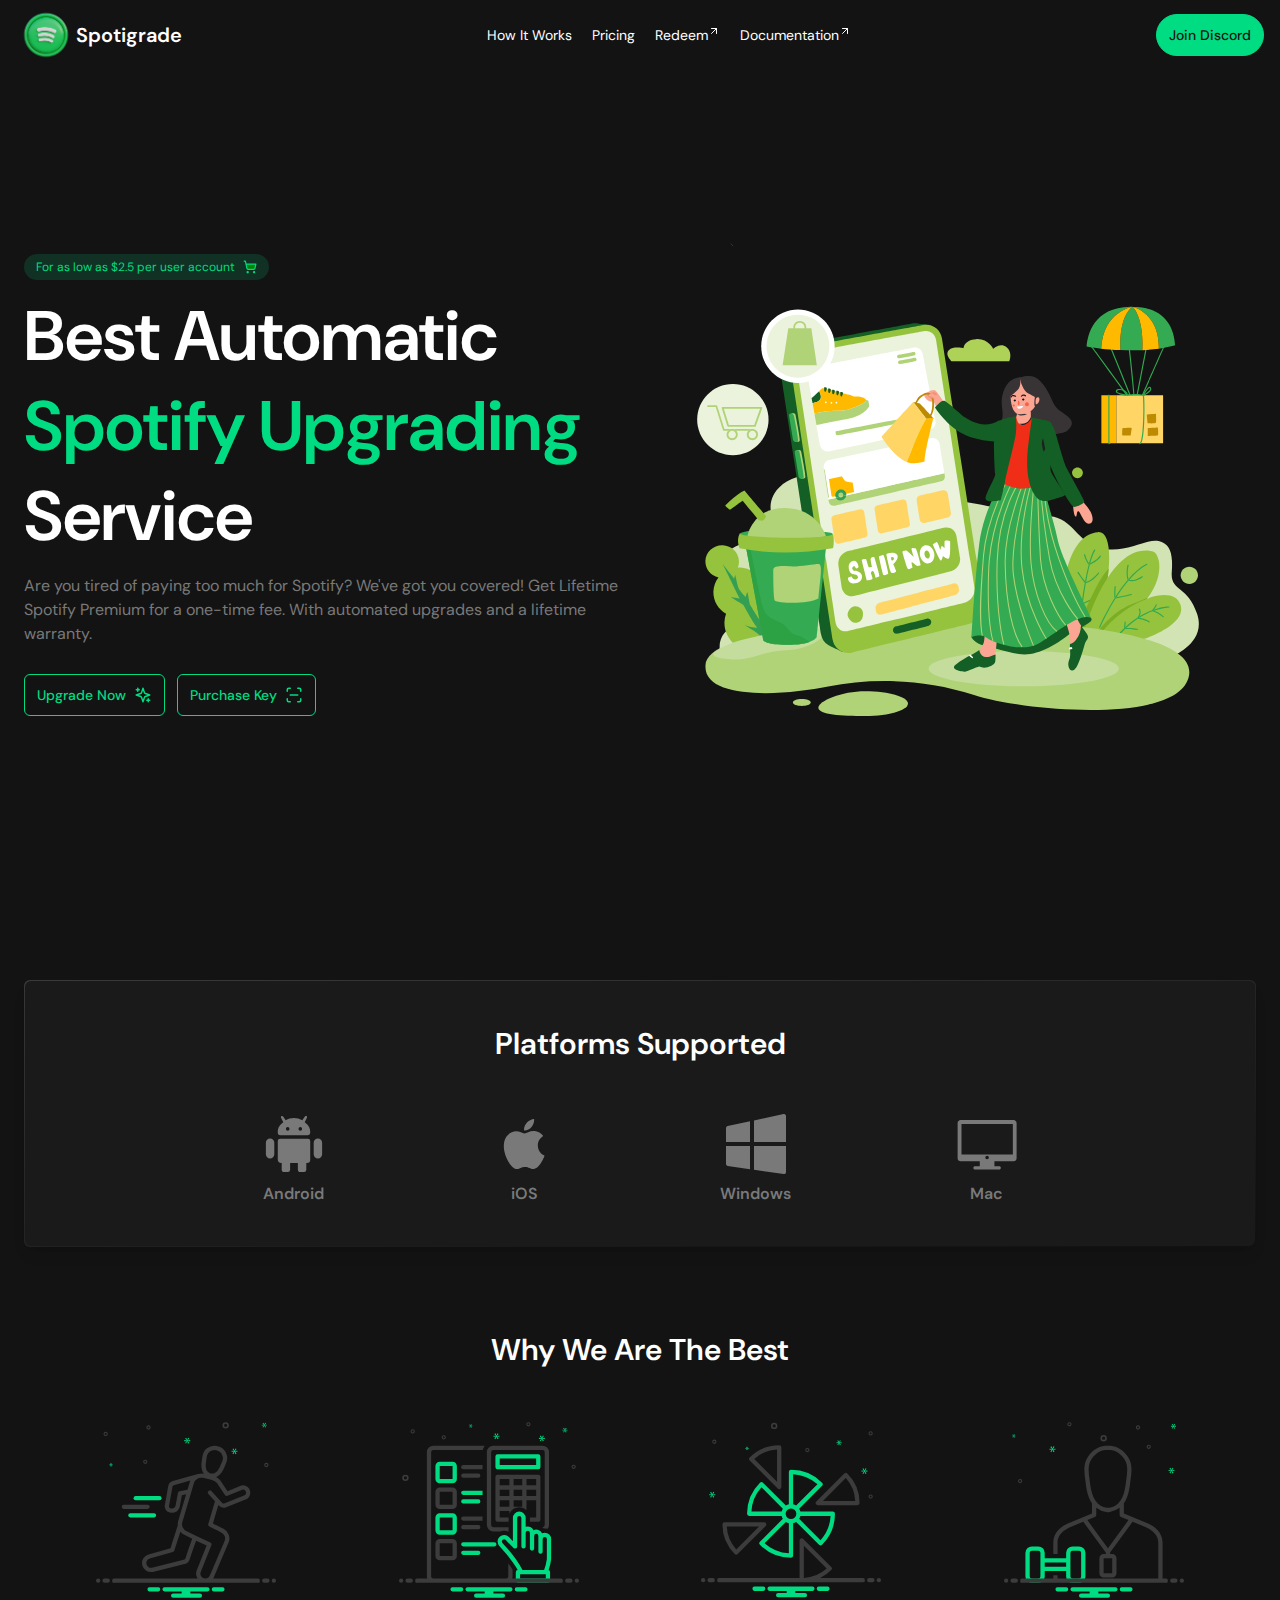
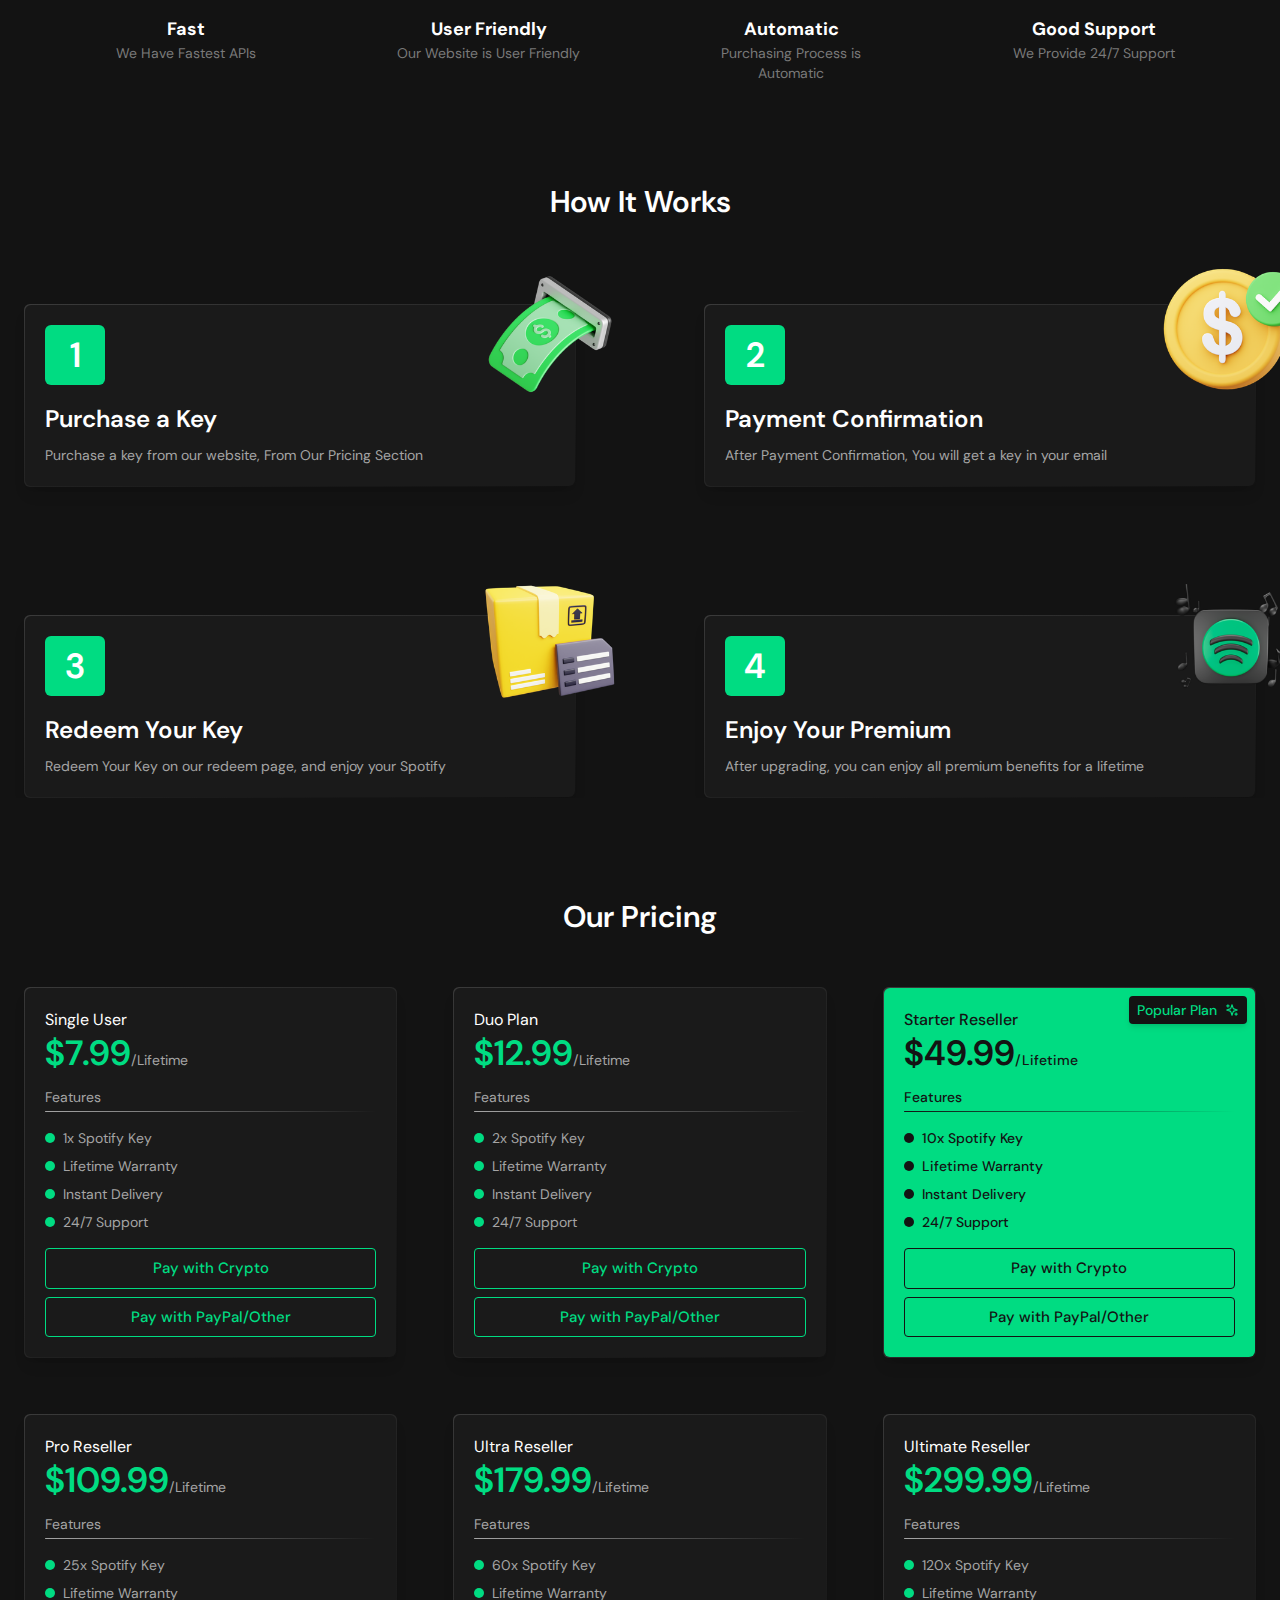
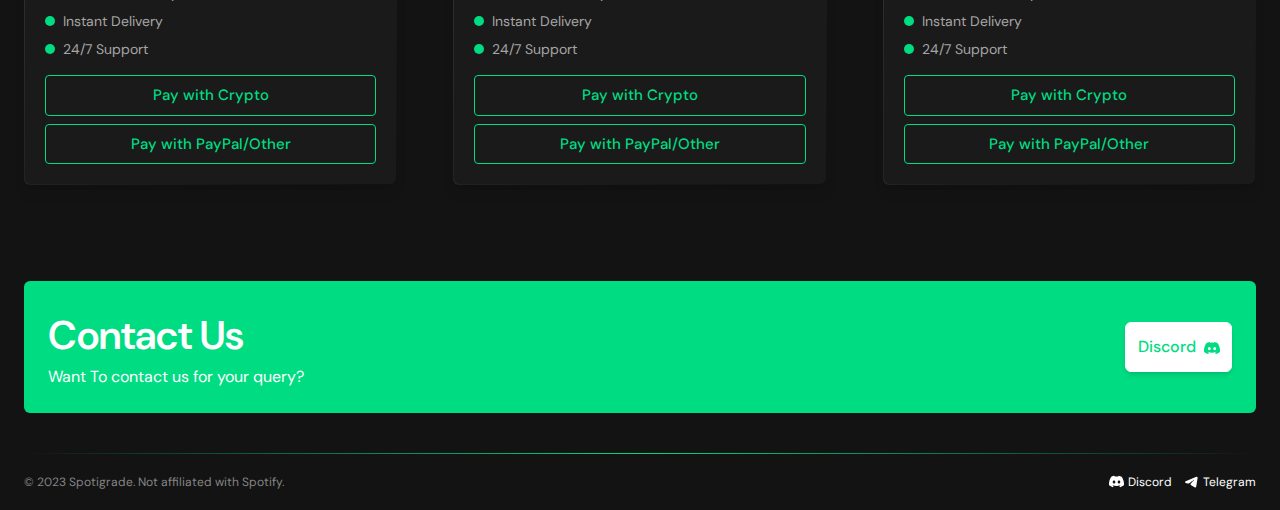
==== index.html @ c78669f1 "all commit" ====
<!DOCTYPE html><html lang="en">
<meta http-equiv="content-type" content="text/html;charset=utf-8" />
<head>
    <meta charSet="utf-8"/><meta name="viewport" content="width=device-width"/><title>SPOTIGRADE.NET | Automated Spotify Upgrade Service</title><link rel="icon" href="images/spotify.png"/><meta name="theme-color" content="#00dc82"/><meta name="description" content="Are you tired of paying too much for Music? We&#x27;ve got you covered! Get Lifetime Premium for a one-time fee. With automated upgrades and a lifetime warranty."/><meta property="og:image" content="https://imgur.com/ANqZxz5"/><meta property="og:type" content="website"/><meta property="og:title" content="SPOTIGRADE.NET | Automated Spotify Upgrade Service"/><meta property="og:description" content="Are you tired of paying too much for Music? We&#x27;ve got you covered! Get Lifetime Premium for a one-time fee. With automated upgrades and a lifetime warranty."/><meta name="twitter:title" content="Spotify Shop"/><meta name="twitter:description" content="Are you tired of paying too much for Music? We&#x27;ve got you covered! Get Lifetime Premium for a one-time fee. With automated upgrades and a lifetime warranty."/><meta name="twitter:image" content="https://imgur.com/ANqZxz5"/><meta name="twitter:card" content="summary_large_image"/><script src="_next/static/js/embed.js"></script><meta name="next-head-count" content="15"/><link rel="preload" href="_next/static/css/42f016d3c9b3c994.css" as="style" crossorigin=""/><link rel="stylesheet" href="_next/static/css/42f016d3c9b3c994.css" crossorigin="" data-n-g=""/><noscript data-n-css=""></noscript><script defer="" crossorigin="" nomodule="" src="_next/static/chunks/polyfills-c67a75d1b6f99dc8.js"></script><script src="_next/static/chunks/webpack-8cf92f6c9a1b60e0.js" defer="" crossorigin=""></script><script src="_next/static/chunks/framework-5429a50ba5373c56.js" defer="" crossorigin=""></script><script src="_next/static/chunks/main-fe015bc011991627.js" defer="" crossorigin=""></script><script src="_next/static/chunks/pages/_app-f692bca386075bae.js" defer="" crossorigin=""></script><script src="_next/static/chunks/ea88be26-3ef8a5f788c0ad28.js" defer="" crossorigin=""></script><script src="_next/static/chunks/760-254cd5d7406e00ce.js" defer="" crossorigin=""></script><script src="_next/static/chunks/244-c409ff04dc34f3cd.js" defer="" crossorigin=""></script><script src="_next/static/chunks/pages/index-ef5773d8c5f6f8e1.js" defer="" crossorigin=""></script><script src="_next/static/wanlh9y9Jmf-tuULXVoKu/_buildManifest.js" defer="" crossorigin=""></script><script src="_next/static/wanlh9y9Jmf-tuULXVoKu/_ssgManifest.js" defer="" crossorigin=""></script></head><body><div class="px-4 select-none"><div class="mx-auto w-full max-w-[1400px]"><div class="h-[70px] w-full flex flex-row items-center justify-between"><a href="index.html"><div class="flex flex-row items-center"><img alt="logo" loading="lazy" width="60" height="60" decoding="async" data-nimg="1" style="color:transparent" src="./images/spotify.png"/><div class="flex flex-col justify-between"><div class="text-[20px] font-semibold leading-[20px]">Spotigrade</div></div></div></a><div class="text-sm flex-row items-center gap-5 hidden sm:flex"><div class="hover:text-brand cursor-pointer flex flex-row items-start"><a href="index.html#how-it-works">How It Works</a></div><div class="hover:text-brand cursor-pointer flex flex-row items-start"><a href="index.html#pricing">Pricing</a></div><div class="hover:text-brand cursor-pointer flex flex-row items-start"><a href="redeem.html">Redeem</a><svg xmlns="http://www.w3.org/2000/svg" width="12" height="12" viewBox="0 0 24 24" fill="none" stroke="currentColor" stroke-width="2" stroke-linecap="round" stroke-linejoin="round" class="lucide lucide-arrow-up-right duration-[50ms]"><path d="M7 7h10v10"></path><path d="M7 17 17 7"></path></svg></div><div class="hover:text-brand cursor-pointer flex flex-row items-start"><a href="https://docs.spotigrade.net/">Documentation</a><svg xmlns="http://www.w3.org/2000/svg" width="12" height="12" viewBox="0 0 24 24" fill="none" stroke="currentColor" stroke-width="2" stroke-linecap="round" stroke-linejoin="round" class="lucide lucide-arrow-up-right duration-[50ms]"><path d="M7 7h10v10"></path><path d="M7 17 17 7"></path></svg></div></div><a target="_blank" rel="noopener noreferrer" href="https://discord.gg/spotigrade"><div class="cursor-pointer text-sm border-brand border hover:bg-background bg-brand hover:text-brand text-background font-medium px-3 py-2.5 rounded-full">Join Discord</div></a></div></div></div><div class="min-h-screen"><div id="__next"><div><div class="px-4"><div style="height:calc(100svh - 70px)" class="mx-auto w-full max-w-[1400px] px-2 flex items-center"><div class="flex flex-row items-center"><div class="lg:w-1/2 flex flex-col gap-3 md:items-start items-center md:text-start text-center"><div class="btn text-[12px] text-brand bg-brand bg-opacity-[15%] w-fit px-3 rounded-full flex items-center justify-center gap-2 py-1"><div>For as low as $2.5 per user account</div><svg xmlns="http://www.w3.org/2000/svg" width="14" height="14" viewBox="0 0 24 24" fill="green" stroke="currentColor" stroke-width="2" stroke-linecap="round" stroke-linejoin="round" class="lucide lucide-shopping-cart "><circle cx="8" cy="21" r="1"></circle><circle cx="19" cy="21" r="1"></circle><path d="M2.05 2.05h2l2.66 12.42a2 2 0 0 0 2 1.58h9.78a2 2 0 0 0 1.95-1.57l1.65-7.43H5.12"></path></svg></div><div><div class="font-semibold text-[40px] leading-[60px] sm:text-[70px] sm:leading-[90px]">Best Automatic</div><div class="font-semibold text-[40px] leading-[60px] sm:text-[70px] sm:leading-[90px] text-brand">Spotify Upgrading</div><div class="font-semibold text-[40px] leading-[60px] sm:text-[70px] sm:leading-[90px]">Service</div></div><div class="text-[#797979] text-sm sm:text-base"><div>Are you tired of paying too much for Spotify? We&#x27;ve got you covered! Get Lifetime Spotify Premium for a one-time fee. With automated upgrades and a lifetime warranty.</div></div><div class="flex flex-row items-center gap-3 mt-4"><a href="redeem.html"><div class="btn flex flex-row items-center gap-2 cursor-pointer text-sm border-brand border text-brand font-medium px-3 py-2.5 rounded-md hover:bg-white hover:text-black"><div>Upgrade Now</div><svg xmlns="http://www.w3.org/2000/svg" width="18" height="18" viewBox="0 0 24 24" fill="none" stroke="currentColor" stroke-width="2" stroke-linecap="round" stroke-linejoin="round" class="lucide lucide-sparkles duration-[70ms]"><path d="m12 3-1.912 5.813a2 2 0 0 1-1.275 1.275L3 12l5.813 1.912a2 2 0 0 1 1.275 1.275L12 21l1.912-5.813a2 2 0 0 1 1.275-1.275L21 12l-5.813-1.912a2 2 0 0 1-1.275-1.275L12 3Z"></path><path d="M5 3v4"></path><path d="M19 17v4"></path><path d="M3 5h4"></path><path d="M17 19h4"></path></svg></div></a><a href="index.html#pricing"><div class="btn flex flex-row items-center gap-2 cursor-pointer text-sm border-brand border text-brand font-medium px-3 py-2.5 rounded-md hover:bg-white hover:text-black"><div>Purchase Key</div><svg xmlns="http://www.w3.org/2000/svg" width="18" height="18" viewBox="0 0 24 24" fill="none" stroke="currentColor" stroke-width="2" stroke-linecap="round" stroke-linejoin="round" class="lucide lucide-scan-line duration-[70ms]"><path d="M3 7V5a2 2 0 0 1 2-2h2"></path><path d="M17 3h2a2 2 0 0 1 2 2v2"></path><path d="M21 17v2a2 2 0 0 1-2 2h-2"></path><path d="M7 21H5a2 2 0 0 1-2-2v-2"></path><path d="M7 12h10"></path></svg></div></a></div></div><div class="w-1/2 hidden lg:block"><div class=""><div></div></div></div></div></div></div><div class="px-4"><div class="mx-auto w-full max-w-[1400px] px-2"><div class="mt-20 p-[1px] bg-gradient-to-br rounded-md from-[#3a3a3a] to-transparent"><div class="bg-littleGray rounded-md py-10  flex flex-col items-center shadow-lg"><div><div class="text-[30px] font-semibold">Platforms Supported</div></div><div class="mt-12 grid grid-flow-row grid-cols-2 md:grid-cols-4 gap-20 lg:gap-40"><div class="flex flex-col items-center platform1"><div class="h-[60px] w-[60px] "><svg xmlns="http://www.w3.org/2000/svg" width="100%" height="100%" viewBox="0 0 33.867 33.867"><path d="M10.156 1.06a.638.638 0 0 0-.28.085c-.319.185-.407.58-.243.91l1.251 2.533c-1.909 1.677-3.112 2.78-3.112 5.532v.496c0 .733.59 1.323 1.323 1.323H24.77a1.32 1.32 0 0 0 1.323-1.323v-.496c0-2.752-1.203-3.855-3.112-5.532l1.251-2.532c.164-.331.076-.726-.244-.91a.637.637 0 0 0-.374-.086.724.724 0 0 0-.536.329L21.61 3.591a9.141 9.141 0 0 0-4.677-1.276c-1.711 0-3.31.466-4.677 1.276L10.787 1.39a.726.726 0 0 0-.63-.33zm3.222 6.33a1.029 1.029 0 0 1 1.029 1.029 1.029 1.029 0 0 1-1.03 1.029 1.029 1.029 0 0 1-1.028-1.029 1.029 1.029 0 0 1 1.029-1.029zm7.11 0a1.029 1.029 0 0 1 1.03 1.029 1.029 1.029 0 0 1-1.03 1.029 1.029 1.029 0 0 1-1.028-1.029 1.029 1.029 0 0 1 1.028-1.029zM3.44 13.893a2.376 2.376 0 0 0-2.382 2.38v6.483a2.376 2.376 0 0 0 2.382 2.381 2.376 2.376 0 0 0 2.38-2.381v-6.482a2.376 2.376 0 0 0-2.38-2.381zm26.987 0a2.376 2.376 0 0 0-2.382 2.38v6.483a2.376 2.376 0 0 0 2.382 2.381 2.376 2.376 0 0 0 2.38-2.381v-6.482a2.376 2.376 0 0 0-2.38-2.381zm-21.332.085A1.32 1.32 0 0 0 7.772 15.3v10.496c0 1.026.826 1.852 1.852 1.852h.364v3.836c0 .733.59 1.323 1.323 1.323h2.116a1.32 1.32 0 0 0 1.323-1.323v-3.836h4.366v3.836c0 .733.59 1.323 1.323 1.323h2.116a1.32 1.32 0 0 0 1.323-1.323v-3.836h.364a1.848 1.848 0 0 0 1.852-1.852V15.3a1.32 1.32 0 0 0-1.323-1.323H9.095z" paint-order="fill markers stroke" fill="currentColor"></path></svg></div><div class="mt-2 font-semibold text-center">Android</div></div><div class="flex flex-col items-center platform2"><div class="h-[60px] w-[60px] "><svg width="100%" height="100%" viewBox="-3.5 -2 24 24" xmlns="http://www.w3.org/2000/svg" preserveAspectRatio="xMinYMin" class="jam jam-apple"><path fill="currentColor" d="M13.623 10.627c-.025-2.533 2.066-3.748 2.159-3.808-1.175-1.72-3.005-1.955-3.657-1.982-1.557-.158-3.039.917-3.83.917-.788 0-2.008-.894-3.3-.87C3.299 4.909 1.734 5.87.86 7.39c-1.764 3.06-.452 7.595 1.267 10.077.84 1.215 1.842 2.58 3.157 2.53 1.266-.05 1.745-.819 3.276-.819 1.531 0 1.962.82 3.302.795 1.363-.026 2.226-1.239 3.06-2.457.965-1.41 1.362-2.775 1.386-2.845-.03-.013-2.658-1.02-2.684-4.045zm-2.518-7.433c.698-.847 1.169-2.022 1.04-3.194C11.14.04 9.921.67 9.2 1.515c-.647.75-1.214 1.945-1.062 3.094 1.122.088 2.268-.57 2.967-1.415z"></path></svg></div><div class="mt-2 font-semibold text-center">iOS</div></div><div class="flex flex-col items-center platform3"><div class="h-[60px] w-[60px]"><svg width="100%" height="100%" viewBox="0 0 15 15" fill="none" xmlns="http://www.w3.org/2000/svg"><path d="M14.814.111A.5.5 0 0 1 15 .5V7H7V1.596L14.395.01a.5.5 0 0 1 .42.1ZM6 1.81.395 3.011A.5.5 0 0 0 0 3.5V7h6V1.81ZM0 8v4.5a.5.5 0 0 0 .43.495l5.57.796V8H0Zm7 5.934 7.43 1.061A.5.5 0 0 0 15 14.5V8H7v5.934Z" fill="currentColor"></path></svg></div><div class="mt-2 font-semibold text-center">Windows</div></div><div class="flex flex-col items-center platform4"><div class="h-[60px] w-[60px] "><svg width="100%" height="100%" baseProfile="tiny" xmlns="http://www.w3.org/2000/svg" viewBox="0 0 256 256" xml:space="preserve"><path fill="currentColor" d="M241.2 26H15.6c-7.1 0-13 5.9-13 13v149.4c0 7.1 5.9 13 13 13h81.6v21.8H76.4c-3.6 0-6.6 3-6.6 6.6v.9c0 3.6 3 6.6 6.6 6.6h104.1c3.6 0 6.6-3 6.6-6.6v-.9c0-3.6-3-6.6-6.6-6.6h-20.8v-21.8h81.6c7.1 0 13-5.9 13-13V39c-.1-7.2-6-13-13.1-13zM120.9 186c0-4.2 3.4-7.5 7.5-7.5 4.2 0 7.5 3.4 7.5 7.5 0 4.2-3.4 7.5-7.5 7.5-4.2.2-7.5-3.2-7.5-7.5zm117.4-13.3H19.2V42.2h219.1v130.5z"></path></svg></div><div class="mt-2 font-semibold text-center">Mac</div></div></div></div></div></div></div><div class="px-4"><div class="mx-auto w-full max-w-[1400px] px-2"><div class="mt-20 flex flex-col items-center"><div class="flex flex-col items-center"><div class="text-[30px] font-semibold">Why We Are The Best</div></div><div class="mt-12 flex flex-row justify-evenly w-full flex-wrap gap-10 sm:gap-32 sm:gap-y-10 lg:gap-10"><div class="flex flex-col gap-4 items-center max-w-[200px] w-full"><div class="w-[180px] h-[180px]"><svg xmlns="http://www.w3.org/2000/svg" width="100%" height="100%" data-name="Layer 1" viewBox="0 0 168 168" role="img" aria-label="icon"><path fill="#00dc82" d="M37.065 75h22.11a2 2 0 1 0 0-4h-22.11a2 2 0 1 0 0 4Z"></path><path fill="#3c3c3c" d="M50.13 81a2.005 2.005 0 0 0-2.01-2H26.01a2 2 0 1 0 0 4h22.11a2.005 2.005 0 0 0 2.01-2Z"></path><path fill="#00dc82" d="M56.16 89a2.005 2.005 0 0 0-2.01-2H32.04a2 2 0 1 0 0 4h22.11a2.005 2.005 0 0 0 2.01-2Z"></path><circle cx="2" cy="150" r="2" fill="#3c3c3c"></circle><path fill="#3c3c3c" d="M11 148H8a2 2 0 0 0 0 4h3a2 2 0 0 0 0-4zm149 0h-3a2 2 0 0 0 0 4h3a2 2 0 0 0 0-4z"></path><circle cx="166" cy="150" r="2" fill="#3c3c3c"></circle><path fill="#00dc82" d="M118.154 156h-8.308a2.006 2.006 0 0 0 0 4h8.308a2.006 2.006 0 0 0 0-4zm-60 0h-8.308a2.006 2.006 0 0 0 0 4h8.308a2.006 2.006 0 0 0 0-4zM104 156H64a2 2 0 0 0 0 4h15.94v2H72a2 2 0 0 0 0 4h25a2 2 0 0 0 0-4h-8.94v-2H104a2 2 0 0 0 0-4z"></path><path fill="#3c3c3c" d="M150.721 148h-41.405a8.57 8.57 0 0 0 .65-1.225l13.77-32.358a10.01 10.01 0 0 0-4.69-12.806l-.092-.047c-3.416-1.73-7.205-3.651-9.822-4.936l5.067-17.2.643.718a6.06 6.06 0 0 0 4.386 1.851 5.17 5.17 0 0 0 1.49-.21c.054-.017.107-.036.16-.057l18.771-7.456a6.862 6.862 0 0 0 .44-12.578 6.943 6.943 0 0 0-5.663-.151l-11.66 4.846-5.608-8.368c-.073-.133-.127-.275-.206-.406a12.114 12.114 0 0 0-4.844-4.385c4.51-1.887 6.655-6.796 7.615-9.005.201-.465.415-.931.627-1.396 1.431-3.13 3.054-6.678 1.535-10.718a11.776 11.776 0 0 0-6.47-7.075 17.97 17.97 0 0 0-2.59-.807 11.404 11.404 0 0 0-9.208 2.176c-3.483 2.502-4.063 6.389-4.575 9.818-.075.504-.15 1.007-.235 1.505-.382 2.262-1.355 8.115 1.893 12.396a14.204 14.204 0 0 0-5.006.216 1.996 1.996 0 0 0-.48.068l-23.622 6.594a5.99 5.99 0 0 0-4.136 4.464l-3.075 17.15a6.488 6.488 0 0 0 .688 5.086 5.943 5.943 0 0 0 3.974 2.73l.564.11a6.571 6.571 0 0 0 1.249.12 7.84 7.84 0 0 0 7.115-4.971 1.918 1.918 0 0 0 .099-.351l2.09-11.165 3.955-.78-7.4 24.847a10.764 10.764 0 0 0-.363 4.473 1.85 1.85 0 0 0-.053.098c-.092.182-.219.432-6.68 20.82l-20.576 5.873a8.378 8.378 0 0 0 3.839 16.292c.042-.007.085-.017.126-.028l29.642-7.398a6.12 6.12 0 0 0 4.726-4.204c2.17-6.688 3.729-11.112 6.084-17.527l9.779 4.479-9.203 23.167a8.508 8.508 0 0 0 .738 7.711H17.28a2.017 2.017 0 1 0 0 4h133.44a2.017 2.017 0 1 0 0-4zM102.772 38.394c.089-.523.167-1.051.247-1.58.452-3.032.843-5.65 2.95-7.163a7.753 7.753 0 0 1 4.594-1.654 7.194 7.194 0 0 1 1.448.151 14.892 14.892 0 0 1 1.822.568 7.722 7.722 0 0 1 4.285 4.797c.938 2.49-.159 4.887-1.427 7.662-.223.489-.447.978-.66 1.466-2.488 5.73-5.077 7.837-8.96 7.268a2.005 2.005 0 0 1-.694-.209c-3.573-1.747-4.652-5.128-3.605-11.306zm-24.73 28.123a2.004 2.004 0 0 0-1.585 1.595l-2.301 12.296a3.757 3.757 0 0 1-3.779 2.21l-.564-.109a1.938 1.938 0 0 1-1.318-.898 2.477 2.477 0 0 1-.217-2.005 1.913 1.913 0 0 0 .045-.195l3.09-17.24a2.014 2.014 0 0 1 1.235-1.308l15.41-4.301a12.976 12.976 0 0 0-.78 2.212l-1.873 6.29zm5.508 62.424a2.122 2.122 0 0 1-1.635 1.5c-.056.009-.113.02-.168.034l-29.648 7.4a4.385 4.385 0 0 1-3.262-.733 4.368 4.368 0 0 1 1.315-7.789l21.614-6.169a2.006 2.006 0 0 0 1.362-1.321c1.768-5.58 4.168-13.135 5.608-17.631a11.063 11.063 0 0 0 4.17 3.148l6.916 3.515c-2.45 6.668-4.039 11.167-6.272 18.046zm14.226 12.819 9.9-24.928a1.997 1.997 0 0 0-1.028-2.552L93.2 108.12l-8.522-4.332a1.72 1.72 0 0 0-.123-.057 6.945 6.945 0 0 1-3.986-8.35l10.587-35.55c1.41-5.57 6.37-6.478 10.542-5.473l5.77 1.385a9.989 9.989 0 0 1 5.48 3.166 1.952 1.952 0 0 0 .105.2l7.288 10.872a2.018 2.018 0 0 0 2.446.736l13.188-5.48a2.877 2.877 0 1 1 2.184 5.322l-18.667 7.415a2.04 2.04 0 0 1-1.651-.493l-9.93-11.069a2.018 2.018 0 0 0-2.838-.16 1.993 1.993 0 0 0-.161 2.824l6.134 6.838-6.249 21.21a1.996 1.996 0 0 0 1.061 2.368c2.427 1.155 7.126 3.536 11.271 5.636l.092.047a6.004 6.004 0 0 1 2.813 7.682l-13.77 32.359a4.578 4.578 0 0 1-4.223 2.784 4.528 4.528 0 0 1-3.792-1.997 4.48 4.48 0 0 1-.473-4.243zM121 8a3 3 0 1 0-3-3 3.003 3.003 0 0 0 3 3zm0-4.5a1.5 1.5 0 1 1-1.5 1.5 1.501 1.501 0 0 1 1.5-1.5zM46 37a2 2 0 1 0 2 2 2.002 2.002 0 0 0-2-2zm0 3a1 1 0 1 1 1-1 1.001 1.001 0 0 1-1 1zm3-35a2 2 0 1 0 2 2 2.002 2.002 0 0 0-2-2zm0 3a1 1 0 1 1 1-1 1.001 1.001 0 0 1-1 1zm110 32a2 2 0 1 0 2 2 2.002 2.002 0 0 0-2-2zm0 3a1 1 0 1 1 1-1 1.001 1.001 0 0 1-1 1zM11 13a2 2 0 1 0-2 2 2.002 2.002 0 0 0 2-2zm-3 0a1 1 0 1 1 1 1 1.001 1.001 0 0 1-1-1z"></path><path fill="#00dc82" d="m85.583 19.011 1.487-1.955-.939-.532-.954 2.19h-.032l-.97-2.175-.955.548 1.471 1.909v.031l-2.3-.297v1.064l2.316-.297v.031l-1.487 1.908.892.564 1.018-2.206h.03l.939 2.19.986-.563-1.502-1.878v-.031l2.362.282V18.73l-2.362.312v-.031zM13.777 42.067l-.857 1.099.514.324.586-1.27h.018l.54 1.261.568-.324-.865-1.082v-.018l1.36.163v-.613l-1.36.18v-.018l.856-1.126-.54-.306-.55 1.261h-.018l-.558-1.253-.551.316.848 1.099v.018l-1.325-.171v.613l1.334-.171v.018zM132 29.713V28.67l-2.317.307v-.031l1.459-1.918-.921-.522-.936 2.148h-.032l-.951-2.133-.937.538 1.443 1.872v.031l-2.256-.292v1.043l2.271-.291v.031l-1.458 1.872.875.553.998-2.165h.03l.921 2.149.967-.552-1.473-1.842v-.031l2.317.276zm25.443-25.127 1.258-1.655-.794-.45-.808 1.853h-.027l-.82-1.84-.808.464 1.245 1.615v.026l-1.947-.251v.9l1.96-.252v.027l-1.258 1.615.754.477.862-1.867h.025l.795 1.853.834-.476-1.271-1.589v-.027l1.999.239v-.9l-1.999.264v-.026z"></path></svg></div><div><div class="text-center text-[18px] font-bold text-[#fffff]">Fast</div><div class="text-[#797979] text-sm text-center"><div>We Have Fastest APIs</div></div></div></div><div class="flex flex-col gap-4 items-center max-w-[200px] w-full"><div class="w-[180px] h-[180px]"><svg xmlns="http://www.w3.org/2000/svg" data-name="Layer 1" viewBox="0 0 168 168" width="100%" height="100%"><path fill="#00dc82" d="M54 43a4.004 4.004 0 0 0-4-4H38a4.004 4.004 0 0 0-4 4v12a4.004 4.004 0 0 0 4 4h12a4.004 4.004 0 0 0 4-4ZM38 55V43h12l.003 12Z"></path><path fill="#3c3c3c" d="M60 54h14a2 2 0 0 0 0-4H60a2 2 0 0 0 0 4zm-6 13a4.004 4.004 0 0 0-4-4H38a4.004 4.004 0 0 0-4 4v12a4.004 4.004 0 0 0 4 4h12a4.004 4.004 0 0 0 4-4zM38 79V67h12l.003 12z"></path><path fill="#00dc82" d="M60 78h14a2 2 0 0 0 0-4H60a2 2 0 0 0 0 4zm-6 13a4.004 4.004 0 0 0-4-4H38a4.004 4.004 0 0 0-4 4v12a4.004 4.004 0 0 0 4 4h12a4.004 4.004 0 0 0 4-4zm-16 12V91h12l.003 12z"></path><path fill="#3c3c3c" d="M60 102h14a2 2 0 0 0 0-4H60a2 2 0 0 0 0 4zm-10 9H38a4.004 4.004 0 0 0-4 4v12a4.004 4.004 0 0 0 4 4h12a4.004 4.004 0 0 0 4-4v-12a4.004 4.004 0 0 0-4-4zm-12 16v-12h12l.003 12z"></path><path fill="#00dc82" d="M91 116a2 2 0 0 0-2-2H60a2 2 0 0 0 0 4h29a2 2 0 0 0 2-2zm-31 6a2 2 0 0 0 0 4h14a2 2 0 0 0 0-4z"></path><path fill="#3c3c3c" d="M60 94h18v-4H60a2 2 0 0 0 0 4Z"></path><path fill="#00dc82" d="M60 70h18v-4H60a2 2 0 0 0 0 4Z"></path><path fill="#3c3c3c" d="M60 46h18v-4H60a2 2 0 0 0 0 4Z"></path><path fill="#00dc82" d="M132 34a2 2 0 0 0-2-2H92a2 2 0 0 0-2 2v10a2 2 0 0 0 2 2h38a2 2 0 0 0 2-2Zm-4 8H94v-6h34Z"></path><path fill="#3c3c3c" d="M88 104h6.566a10.028 10.028 0 0 1 7.075 0h.66v-4H88a2.002 2.002 0 0 1-2-2V30a2.002 2.002 0 0 1 2-2h46a2.002 2.002 0 0 1 2 2v68a2.002 2.002 0 0 1-2 2h-.273a9.927 9.927 0 0 1 1.49 1.239q.41-.034.82-.034a9.942 9.942 0 0 1 2.752.394A5.961 5.961 0 0 0 140 98V30a6.007 6.007 0 0 0-6-6H88a6.007 6.007 0 0 0-6 6v68a6.007 6.007 0 0 0 6 6Z"></path><path fill="#00dc82" d="M136.038 105.205a5.941 5.941 0 0 0-2.493.55 5.952 5.952 0 0 0-7.925-2.95 5.947 5.947 0 0 0-7.394-3.165v-8.205a5.962 5.962 0 0 0-11.925 0v21.733a216.593 216.593 0 0 1-3.714-3.866 6.094 6.094 0 1 0-8.957 8.267c4.253 4.553 12.534 13.923 17.203 22.448A1.994 1.994 0 0 0 109 142v8a2 2 0 0 0 2 2h28a2 2 0 0 0 2-2v-8a1.994 1.994 0 0 0-1.368-1.888 49.418 49.418 0 0 0 2.36-10.17c.005-.06.008-.12.008-.181v-18.622a5.955 5.955 0 0 0-5.962-5.934ZM137 148h-24v-4h24Zm1-18.342A48.616 48.616 0 0 1 135.432 140h-20.125c-4.467-9.068-13.048-19.052-18.753-25.161a2.026 2.026 0 0 1-.547-1.567 2.053 2.053 0 0 1 .805-1.472 2.135 2.135 0 0 1 2.846.227c2.763 2.97 7.051 7.236 7.233 7.416.021.021.047.036.07.056a2 2 0 0 0 .233.19c.052.034.107.059.162.088a1.176 1.176 0 0 0 .39.16c.055.016.108.037.165.048a2.002 2.002 0 0 0 .349.035c.014 0 .027.004.04.004h.002a2.004 2.004 0 0 0 .395-.04c.047-.01.091-.028.137-.04a1.198 1.198 0 0 0 .412-.167c.056-.03.114-.055.167-.091a2.009 2.009 0 0 0 .304-.25l.002-.001c.011-.012.019-.026.03-.038a2.01 2.01 0 0 0 .216-.266c.034-.05.057-.104.086-.157a1.167 1.167 0 0 0 .16-.387c.017-.058.039-.114.05-.174a2 2 0 0 0 .033-.32c0-.023.007-.045.007-.069v-26.59a1.963 1.963 0 0 1 3.925 0v26.524a2 2 0 0 0 4 0v-12.72a1.963 1.963 0 0 1 3.924 0v14.754a2 2 0 0 0 4 0v-11.804a1.963 1.963 0 0 1 3.925 0v14.754a2 2 0 0 0 4 0V111.14a1.963 1.963 0 0 1 3.925 0Z"></path><path fill="#3c3c3c" d="M130 95a2 2 0 0 0 2-2V53a2 2 0 0 0-2-2H92a2 2 0 0 0-2 2v40a2 2 0 0 0 2 2h10.3v-3.565c0-.147.017-.29.023-.435H94v-6h9v2.802-.002c.096-.24.202-.473.315-.703l.038-.08q.174-.347.374-.678l.017-.028A9.938 9.938 0 0 1 119 84.137V75h9v16h-5.797c.007.145.023.288.023.435V95Zm-27-14h-9v-6h9Zm0-10h-9v-6h9Zm0-10h-9v-6h9Zm12 20h-8v-6h8Zm0-10h-8v-6h8Zm0-10h-8v-6h8Zm4-6h9v6h-9Zm0 16v-6h9v6Z"></path><circle cx="2" cy="150" r="2" fill="#3c3c3c"></circle><path fill="#3c3c3c" d="M11 148H8a2 2 0 0 0 0 4h3a2 2 0 0 0 0-4zm149 0h-3a2 2 0 0 0 0 4h3a2 2 0 0 0 0-4z"></path><circle cx="166" cy="150" r="2" fill="#3c3c3c"></circle><path fill="#00dc82" d="M118.154 156h-8.308a2.006 2.006 0 0 0 0 4h8.308a2.006 2.006 0 0 0 0-4zm-60 0h-8.308a2.006 2.006 0 0 0 0 4h8.308a2.006 2.006 0 0 0 0-4zM104 156H64a2 2 0 0 0 0 4h15.94v2H72a2 2 0 0 0 0 4h25a2 2 0 0 0 0-4h-8.94v-2H104a2 2 0 0 0 0-4z"></path><path fill="#3c3c3c" d="M150.721 148H105.65a5.96 5.96 0 0 0 .35-2v-6.438a1.99 1.99 0 0 1-.284-.349c-1.07-1.723-2.327-3.55-3.716-5.442V146a2.002 2.002 0 0 1-2 2H32a2.002 2.002 0 0 1-2-2V30a2.002 2.002 0 0 1 2-2h46.202a9.944 9.944 0 0 1 1.817-4H32a6.007 6.007 0 0 0-6 6v116a5.96 5.96 0 0 0 .35 2h-9.071a2.017 2.017 0 1 0 0 4H150.72a2.017 2.017 0 1 0 0-4zM6 57a3 3 0 1 0-3-3 3.003 3.003 0 0 0 3 3zm0-4.5A1.5 1.5 0 1 1 4.5 54 1.501 1.501 0 0 1 6 52.5zm157-10.836a2 2 0 1 0 2 2 2.002 2.002 0 0 0-2-2zm0 3a1 1 0 1 1 1-1 1.001 1.001 0 0 1-1 1zm-150.22-36a2 2 0 1 0 2 2 2.002 2.002 0 0 0-2-2zm0 3a1 1 0 1 1 1-1 1.001 1.001 0 0 1-1 1zM120.78 2a2 2 0 1 0 2 2 2.002 2.002 0 0 0-2-2zm0 3a1 1 0 1 1 1-1 1.001 1.001 0 0 1-1 1zm-77 11.183a2 2 0 1 0-2 2 2.002 2.002 0 0 0 2-2zm-3 0a1 1 0 1 1 1 1 1.001 1.001 0 0 1-1-1z"></path><path fill="#00dc82" d="m91.415 14.933 1.487-1.956-.939-.532-.954 2.19h-.032l-.969-2.175-.956.548 1.472 1.909v.032l-2.301-.298v1.064l2.316-.297v.031l-1.487 1.909.892.563 1.018-2.206h.03l.939 2.19.986-.563-1.502-1.877v-.032l2.362.282v-1.064l-2.362.313v-.031zM66.671 5.73l-.856 1.099.513.325.587-1.271h.017l.541 1.262.568-.325-.865-1.081v-.018l1.36.162v-.612l-1.36.18v-.018l.856-1.126L67.491 4l-.549 1.261h-.019l-.558-1.252-.55.316.847 1.099v.018l-1.325-.171v.612l1.334-.171v.018zm69.396 11.975v-1.044l-2.317.307v-.031l1.458-1.918-.921-.521-.936 2.148h-.031l-.951-2.133-.937.537 1.443 1.872v.031l-2.257-.292v1.044l2.272-.292v.031l-1.458 1.872.875.553.998-2.164h.03l.921 2.148.967-.552-1.473-1.842v-.031l2.317.277zm19.155-8.456 1.258-1.654-.794-.45-.807 1.853h-.027l-.821-1.84-.808.463 1.245 1.616v.026l-1.947-.252v.9l1.96-.251v.027l-1.258 1.614.754.477.862-1.867h.026l.794 1.854.834-.477-1.271-1.589v-.026l1.999.238v-.9l-1.999.265v-.027z"></path></svg></div><div><div class="text-center text-[18px] font-bold text-[#fffff]">User Friendly</div><div class="text-[#797979] text-sm text-center"><div>Our Website is User Friendly</div></div></div></div><div class="flex flex-col gap-4 items-center max-w-[200px] w-full"><div class="w-[180px] h-[180px]"><svg xmlns="http://www.w3.org/2000/svg" data-name="Layer 1" viewBox="0 0 168 168"><path fill="#3c3c3c" d="M71.586 63.914A2 2 0 0 0 75 62.5v-37a2 2 0 0 0-2-2 38.741 38.741 0 0 0-27.574 11.426 2 2 0 0 0 0 2.828zM71 27.556v30.116L49.708 36.379A34.702 34.702 0 0 1 71 27.556zM60.848 96.734A2 2 0 0 0 59 95.5H22a2 2 0 0 0-2 2 38.743 38.743 0 0 0 11.426 27.574 2 2 0 0 0 2.828 0l26.16-26.16a2 2 0 0 0 .434-2.18zm-27.969 24.058A34.701 34.701 0 0 1 24.056 99.5H54.17zm103.695-70.866a2 2 0 0 0-2.828 0l-26.16 26.16A2 2 0 0 0 109 79.5h37a2 2 0 0 0 2-2 38.743 38.743 0 0 0-11.426-27.574zM113.83 75.5l21.292-21.292a34.701 34.701 0 0 1 8.823 21.292z"></path><path fill="#00dc82" d="M123 85.5H92.768a8.937 8.937 0 0 0-1.157-2.782l21.377-21.378a2 2 0 0 0 0-2.828A40.731 40.731 0 0 0 84 46.5a2 2 0 0 0-2 2v30.232a8.939 8.939 0 0 0-2.782 1.157L57.84 58.512a2.059 2.059 0 0 0-2.828 0A40.73 40.73 0 0 0 43 87.5a2 2 0 0 0 2 2h30.232a8.937 8.937 0 0 0 1.157 2.782L55.012 113.66a2 2 0 0 0 0 2.828A40.731 40.731 0 0 0 84 128.5a2 2 0 0 0 2-2V96.268a8.939 8.939 0 0 0 2.782-1.157l21.378 21.377a2 2 0 0 0 2.828 0A40.73 40.73 0 0 0 125 87.5a2 2 0 0 0-2-2Zm-47.768 0h-28.18a36.689 36.689 0 0 1 9.41-22.708L76.39 82.718a8.936 8.936 0 0 0-1.157 2.782ZM86 50.553a36.696 36.696 0 0 1 22.709 9.41L88.781 79.889A8.939 8.939 0 0 0 86 78.732Zm-4 73.894a36.696 36.696 0 0 1-22.709-9.41l19.927-19.926A8.939 8.939 0 0 0 82 96.268ZM84 92.5a5 5 0 1 1 5-5 5.006 5.006 0 0 1-5 5Zm27.537 19.708L91.611 92.282a8.936 8.936 0 0 0 1.157-2.782h28.18a36.689 36.689 0 0 1-9.41 22.708Z"></path><circle cx="2" cy="149.5" r="2" fill="#3c3c3c"></circle><path fill="#3c3c3c" d="M11 147.5H8a2 2 0 0 0 0 4h3a2 2 0 0 0 0-4zm149 0h-3a2 2 0 0 0 0 4h3a2 2 0 0 0 0-4z"></path><circle cx="166" cy="149.5" r="2" fill="#3c3c3c"></circle><path fill="#00dc82" d="M118.154 155.5h-8.308a2.006 2.006 0 0 0 0 4h8.308a2.006 2.006 0 0 0 0-4zm-60 0h-8.308a2.006 2.006 0 0 0 0 4h8.308a2.006 2.006 0 0 0 0-4zm45.846 0H64a2 2 0 0 0 0 4h15.94v2H72a2 2 0 0 0 0 4h25a2 2 0 0 0 0-4h-8.94v-2H104a2 2 0 0 0 0-4z"></path><path fill="#3c3c3c" d="M150.721 147.5h-39.5a39.068 39.068 0 0 0 10.353-7.426 2 2 0 0 0 0-2.828l-26.16-26.16A2 2 0 0 0 92 112.5v35H17.279a2.017 2.017 0 1 0 0 4H150.72a2.017 2.017 0 1 0 0-4zM96 117.328l21.292 21.293A34.702 34.702 0 0 1 96 147.444zM68.305 8.5a3 3 0 1 0-3-3 3.003 3.003 0 0 0 3 3zm0-4.5a1.5 1.5 0 1 1-1.5 1.5 1.501 1.501 0 0 1 1.5-1.5zm90 65.5a2 2 0 1 0 2 2 2.002 2.002 0 0 0-2-2zm0 3a1 1 0 1 1 1-1 1.001 1.001 0 0 1-1 1zm-59-46.423a2 2 0 1 0 2 2 2.002 2.002 0 0 0-2-2zm0 3a1 1 0 1 1 1-1 1.001 1.001 0 0 1-1 1zm59-18.577a2 2 0 1 0 2 2 2.002 2.002 0 0 0-2-2zm0 3a1 1 0 1 1 1-1 1.001 1.001 0 0 1-1 1zM14.473 20.298a2 2 0 1 0-2 2 2.002 2.002 0 0 0 2-2zm-3 0a1 1 0 1 1 1 1 1.001 1.001 0 0 1-1-1z"></path><path fill="#00dc82" d="m10.888 69.511 1.487-1.955-.939-.532-.955 2.19h-.031l-.97-2.175-.955.548 1.471 1.909v.031l-2.301-.297v1.064l2.316-.297v.031l-1.486 1.908.891.564 1.018-2.206h.031l.939 2.19.986-.563-1.502-1.878v-.031l2.362.282V69.23l-2.362.312v-.031zm31.846-42.858-.856 1.099.514.325.586-1.271h.018l.54 1.262.568-.325-.865-1.081v-.018l1.36.162v-.612l-1.36.18v-.018l.856-1.126-.54-.307-.55 1.261h-.018l-.558-1.252-.551.315.848 1.1v.018l-1.325-.171v.612l1.333-.171v.018zm112.571 21.56V47.17l-2.317.307v-.031l1.458-1.918-.921-.522-.936 2.148h-.031l-.951-2.133-.937.538 1.443 1.872v.031l-2.257-.292v1.043l2.272-.291v.031l-1.458 1.872.875.553.998-2.165h.03l.921 2.149.967-.552-1.473-1.842v-.031l2.317.276zm-26.067-27.127 1.258-1.655-.795-.45-.807 1.853h-.027l-.82-1.84-.809.464 1.245 1.615v.026l-1.946-.251v.9l1.959-.252v.027l-1.258 1.615.755.477.861-1.867h.026l.794 1.853.835-.476-1.271-1.589v-.027l1.998.239v-.9l-1.998.264v-.026z"></path></svg></div><div><div class="text-center text-[18px] font-bold text-[#fffff]">Automatic</div><div class="text-[#797979] text-sm text-center"><div>Purchasing Process is Automatic</div></div></div></div><div class="flex flex-col gap-4 items-center max-w-[200px] w-full"><div class="w-[180px] h-[180px]"><svg height="100%" width="100%" xmlns="http://www.w3.org/2000/svg" data-name="Layer 1" viewBox="0 0 168 168"><path fill="#00dc82" d="M70 118h-6a6.007 6.007 0 0 0-6 6v5H38v-5a6.007 6.007 0 0 0-6-6h-6a6.007 6.007 0 0 0-6 6v22a6.007 6.007 0 0 0 6 6h6a6.007 6.007 0 0 0 6-6v-5h20v5a6.007 6.007 0 0 0 6 6h6a6.007 6.007 0 0 0 6-6v-22a6.007 6.007 0 0 0-6-6Zm-36 28a2.003 2.003 0 0 1-2 2h-6a2.003 2.003 0 0 1-2-2v-22a2.003 2.003 0 0 1 2-2h6a2.003 2.003 0 0 1 2 2Zm24-9H38v-4h20Zm14 9a2.003 2.003 0 0 1-2 2h-6a2.003 2.003 0 0 1-2-2v-22a2.003 2.003 0 0 1 2-2h6a2.003 2.003 0 0 1 2 2Z"></path><circle cx="2" cy="150" r="2" fill="#3c3c3c"></circle><path fill="#3c3c3c" d="M11 148H8a2 2 0 0 0 0 4h3a2 2 0 0 0 0-4zm149 0h-3a2 2 0 0 0 0 4h3a2 2 0 0 0 0-4z"></path><circle cx="166" cy="150" r="2" fill="#3c3c3c"></circle><path fill="#00dc82" d="M118.154 156h-8.308a2.006 2.006 0 0 0 0 4h8.308a2.006 2.006 0 0 0 0-4zm-60 0h-8.308a2.006 2.006 0 0 0 0 4h8.308a2.006 2.006 0 0 0 0-4zM104 156H64a2 2 0 0 0 0 4h15.94v2H72a2 2 0 0 0 0 4h25a2 2 0 0 0 0-4h-8.94v-2H104a2 2 0 0 0 0-4z"></path><path fill="#3c3c3c" d="M150.721 148H148v-33.759c0-12.62-14.148-17.94-14.682-18.133l-21.423-8.746v-9.621c3.708-5.32 5.107-12.359 5.846-18.761.13-1.125.281-2.254.433-3.385.994-7.4 2.022-15.052-2.865-21.764-4.227-5.813-9.523-9.089-15.742-9.735a33.819 33.819 0 0 0-5.255.012c-6.164.672-11.42 3.943-15.623 9.722-4.887 6.715-3.857 14.368-2.86 21.77.15 1.129.303 2.256.432 3.379.687 5.961 2.06 13.132 5.844 18.617v9.766l-21.354 8.72c-.603.22-14.751 5.538-14.751 18.16V125h4v-10.759c0-9.81 12.006-14.36 12.193-14.43l11.792-4.813L95 123.655V125h-2a4.004 4.004 0 0 0-4 4v14a4.004 4.004 0 0 0 4 4h8a4.004 4.004 0 0 0 4-4v-14a4.004 4.004 0 0 0-4-4h-2v-1.345l21.016-28.658 11.86 4.84c.121.046 12.124 4.549 12.124 14.404V148H50v-3h-4v3H17.279a2.017 2.017 0 1 0 0 4H150.72a2.017 2.017 0 1 0 0-4zM80.234 58.52a179.69 179.69 0 0 0-.442-3.454c-.932-6.924-1.813-13.464 2.132-18.883 3.561-4.897 7.755-7.546 12.822-8.098.512-.056 1.413-.084 2.3-.084.821 0 1.63.024 2.107.073 5.114.531 9.34 3.184 12.921 8.11 3.945 5.417 3.066 11.956 2.136 18.878-.155 1.156-.31 2.31-.443 3.458-1.71 14.829-6.378 21.817-15.608 23.367a5.98 5.98 0 0 1-2.154.027c-9.212-1.472-14.076-8.686-15.77-23.393zM101 129l.003 14H93v-14zm-4-9.382L77.803 93.44l7.058-2.881a2 2 0 0 0 1.244-1.852v-6.791a19.554 19.554 0 0 0 9.27 3.948A10.147 10.147 0 0 0 97 86a10.783 10.783 0 0 0 1.82-.168 19.825 19.825 0 0 0 9.075-3.84v6.714a2 2 0 0 0 1.244 1.852l7.059 2.88zM93 20a3 3 0 1 0-3-3 3.003 3.003 0 0 0 3 3zm0-4.5a1.5 1.5 0 1 1-1.5 1.5 1.501 1.501 0 0 1 1.5-1.5zM125.058 5a2 2 0 1 0 2 2 2.002 2.002 0 0 0-2-2zm0 3a1 1 0 1 1 1-1 1.001 1.001 0 0 1-1 1zm-64-6a2 2 0 1 0 2 2 2.002 2.002 0 0 0-2-2zm0 3a1 1 0 1 1 1-1 1.001 1.001 0 0 1-1 1zm74 18a2 2 0 1 0 2 2 2.002 2.002 0 0 0-2-2zm0 3a1 1 0 1 1 1-1 1.001 1.001 0 0 1-1 1zm-118 31a2 2 0 1 0-2 2 2.002 2.002 0 0 0 2-2zm-3 0a1 1 0 1 1 1 1 1.001 1.001 0 0 1-1-1z"></path><path fill="#00dc82" d="m45.641 27.011 1.487-1.955-.939-.532-.954 2.19h-.032l-.97-2.175-.955.548 1.471 1.909v.031l-2.301-.297v1.064l2.316-.297v.031l-1.486 1.908.891.564 1.018-2.206h.031l.939 2.19.986-.563-1.502-1.878v-.031l2.362.282V26.73l-2.362.312v-.031zM8.834 15.067l-.856 1.099.514.324.586-1.27h.017l.541 1.261.568-.324-.865-1.082v-.018l1.36.163v-.613l-1.36.18v-.018l.856-1.126-.54-.306-.55 1.261h-.018l-.559-1.253-.55.316.848 1.099v.018l-1.325-.171v.613l1.333-.171v.018zm150.224 32.646V46.67l-2.317.307v-.031l1.458-1.918-.921-.522-.936 2.148h-.031l-.951-2.133-.937.538 1.443 1.872v.031l-2.257-.292v1.043l2.272-.291v.031l-1.458 1.872.875.553.998-2.165h.03l.921 2.149.967-.552-1.473-1.842v-.031l2.317.276zm-.557-42.127 1.258-1.655-.794-.45-.808 1.853h-.027l-.82-1.84-.809.464 1.245 1.615v.026l-1.946-.251v.9l1.959-.252v.027l-1.258 1.615.755.477.861-1.867h.026l.795 1.853.834-.476-1.271-1.589v-.027l1.998.239v-.9l-1.998.264v-.026z"></path></svg></div><div><div class="text-center text-[18px] font-bold text-[#fffff]">Good Support</div><div class="text-[#797979] text-sm text-center"><div>We Provide 24/7 Support</div></div></div></div></div></div></div></div><div id="how-it-works" class="px-4 overflow-hidden"><div class="mx-auto w-full max-w-[1400px] px-2 "><div class="mt-24 flex flex-col"><div class="text-center"><div class="text-[30px] font-semibold">How It Works</div></div><div class="mt-20 grid grid-flow-row lg:grid-cols-2 lg:gap-20 xl:gap-32 gap-y-12 sm:gap-y-20"><div class="p-[1px] bg-gradient-to-br rounded-md from-[#3a3a3a] to-transparent"><div class="bg-littleGray p-5 rounded-md flex flex-row relative shadow-lg"><div class="flex flex-col"><div class="bg-brand h-[60px] w-[60px] rounded-md flex flex-row items-center"><div class="text-[35px] font-semibold w-full text-center">1</div></div><div><div class="mt-4 text-[24px] font-semibold">Purchase a Key</div><div class="mt-2 text-[14px] text-[#a5a5a5]">Purchase a key from our website, From Our Pricing Section</div></div></div><div class="absolute sm:top-[-50px] sm:right-[-50px] top-[-20px] right-[-20px]"><img alt="Purchase a Key" loading="lazy" width="250" height="250" decoding="async" data-nimg="1" class="sm:w-[150px] w-[100px] h-[100px] sm:h-[150px]" style="color:transparent" src="_next/images/moneye.png"/></div></div></div><div class="p-[1px] bg-gradient-to-br rounded-md from-[#3a3a3a] to-transparent"><div class="bg-littleGray p-5 rounded-md flex flex-row relative shadow-lg"><div class="flex flex-col"><div class="bg-brand h-[60px] w-[60px] rounded-md flex flex-row items-center"><div class="text-[35px] font-semibold w-full text-center">2</div></div><div><div class="mt-4 text-[24px] font-semibold">Payment Confirmation</div><div class="mt-2 text-[14px] text-[#a5a5a5]">After Payment Confirmation, You will get a key in your email</div></div></div><div class="absolute sm:top-[-50px] sm:right-[-50px] top-[-20px] right-[-20px]"><img alt="Payment Confirmation" loading="lazy" width="250" height="250" decoding="async" data-nimg="1" class="sm:w-[150px] w-[100px] h-[100px] sm:h-[150px]" style="color:transparent"  src="_next/images/payment-done.png"/></div></div></div><div class="p-[1px] bg-gradient-to-br rounded-md from-[#3a3a3a] to-transparent"><div class="bg-littleGray p-5 rounded-md flex flex-row relative shadow-lg"><div class="flex flex-col"><div class="bg-brand h-[60px] w-[60px] rounded-md flex flex-row items-center"><div class="text-[35px] font-semibold w-full text-center">3</div></div><div><div class="mt-4 text-[24px] font-semibold">Redeem Your Key</div><div class="mt-2 text-[14px] text-[#a5a5a5]">Redeem Your Key on our redeem page, and enjoy your Spotify</div></div></div><div class="absolute sm:top-[-50px] sm:right-[-50px] top-[-20px] right-[-20px]"><img alt="Redeem Your Key" loading="lazy" width="250" height="250" decoding="async" data-nimg="1" class="sm:w-[150px] w-[100px] h-[100px] sm:h-[150px]" style="color:transparent" src="_next/images/inventory.png"/></div></div></div><div class="p-[1px] bg-gradient-to-br rounded-md from-[#3a3a3a] to-transparent"><div class="bg-littleGray p-5 rounded-md flex flex-row relative shadow-lg"><div class="flex flex-col"><div class="bg-brand h-[60px] w-[60px] rounded-md flex flex-row items-center"><div class="text-[35px] font-semibold w-full text-center">4</div></div><div><div class="mt-4 text-[24px] font-semibold">Enjoy Your Premium</div><div class="mt-2 text-[14px] text-[#a5a5a5]">After upgrading, you can enjoy all premium benefits for a lifetime</div></div></div><div class="absolute sm:top-[-50px] sm:right-[-50px] top-[-20px] right-[-20px]"><img alt="Enjoy Your Premium" loading="lazy" width="250" height="250" decoding="async" data-nimg="1" class="sm:w-[150px] w-[100px] h-[100px] sm:h-[150px]" style="color:transparent" src="_next/images/enjoyspotify.png"/></div></div></div></div></div></div></div><div id="pricing" class="px-4"><div class="mx-auto w-full max-w-[1400px] px-2"><div class="mt-24 flex flex-col"><div class="text-center"><div class="text-[30px] font-semibold">Our Pricing</div></div><div class="mt-12 grid grid-flow-row grid-cols-1 sm:grid-cols-2 lg:grid-cols-3 gap-8 sm:gap-14"><div class="p-[1px] bg-gradient-to-br rounded-md from-[#3a3a3a] to-transparent"><div class="bg-littleGray p-5 rounded-md shadow-lg"><div>Single User</div><div class="flex flex-row items-end mt-1"><div class="text-[35px] leading-[35px] font-semibold text-brand">$7.99</div><div class="text-[14px] text-[#a5a5a5]">/Lifetime</div></div><div class="text-[#a5a5a5] text-sm mt-4">Features</div><div class="mt-1 h-[1px] rounded-full bg-gradient-to-r from-[#a5a5a5] to-transparent"></div><div class="mt-4"><div class="flex flex-row items-center"><div class="w-[10px] h-[10px] rounded-full bg-brand mr-2"></div><div class="text-[#a5a5a5] text-sm">1x Spotify Key</div></div><div class="flex flex-row items-center mt-2"><div class="w-[10px] h-[10px] rounded-full bg-brand mr-2"></div><div class="text-[#a5a5a5] text-sm">Lifetime Warranty</div></div><div class="flex flex-row items-center mt-2"><div class="w-[10px] h-[10px] rounded-full bg-brand mr-2"></div><div class="text-[#a5a5a5] text-sm">Instant Delivery</div></div><div class="flex flex-row items-center mt-2"><div class="w-[10px] h-[10px] rounded-full bg-brand mr-2"></div><div class="text-[#a5a5a5] text-sm">24/7 Support</div></div></div><div class="mt-4 w-full flex flex-col gap-2 z-50"><button alt="Buy Now with crypto" type="submit" data-sellix-product="6607d76ee42c7" class="btn w-full border border-brand text-brand hover:text-background hover:bg-brand text-[15px] text-center py-2 rounded-[4px] cursor-pointer font-medium">Pay with Crypto</button><button class="btn w-full border border-brand text-brand hover:text-background hover:bg-brand text-[15px] text-center py-2 rounded-[4px] cursor-pointer font-medium">Pay with PayPal/Other</button></div></div></div><div class="p-[1px] bg-gradient-to-br rounded-md from-[#3a3a3a] to-transparent"><div class="bg-littleGray p-5 rounded-md shadow-lg"><div>Duo Plan</div><div class="flex flex-row items-end mt-1"><div class="text-[35px] leading-[35px] font-semibold text-brand">$12.99</div><div class="text-[14px] text-[#a5a5a5]">/Lifetime</div></div><div class="text-[#a5a5a5] text-sm mt-4">Features</div><div class="mt-1 h-[1px] rounded-full bg-gradient-to-r from-[#a5a5a5] to-transparent"></div><div class="mt-4"><div class="flex flex-row items-center"><div class="w-[10px] h-[10px] rounded-full bg-brand mr-2"></div><div class="text-[#a5a5a5] text-sm">2x Spotify Key</div></div><div class="flex flex-row items-center mt-2"><div class="w-[10px] h-[10px] rounded-full bg-brand mr-2"></div><div class="text-[#a5a5a5] text-sm">Lifetime Warranty</div></div><div class="flex flex-row items-center mt-2"><div class="w-[10px] h-[10px] rounded-full bg-brand mr-2"></div><div class="text-[#a5a5a5] text-sm">Instant Delivery</div></div><div class="flex flex-row items-center mt-2"><div class="w-[10px] h-[10px] rounded-full bg-brand mr-2"></div><div class="text-[#a5a5a5] text-sm">24/7 Support</div></div></div><div class="mt-4 w-full flex flex-col gap-2 z-50"><button alt="Buy Now with crypto" type="submit" data-sellix-product="6607f042506ce" class="btn w-full border border-brand text-brand hover:text-background hover:bg-brand text-[15px] text-center py-2 rounded-[4px] cursor-pointer font-medium">Pay with Crypto</button><button class="btn w-full border border-brand text-brand hover:text-background hover:bg-brand text-[15px] text-center py-2 rounded-[4px] cursor-pointer font-medium">Pay with PayPal/Other</button></div></div></div><div class="p-[1px] bg-gradient-to-br rounded-md from-[#3a3a3a] to-littleGray shadow-lg"><div class="bg-brand p-5 rounded-md text-background relative font-medium"><div class="absolute top-2 right-2 bg-background text-brand rounded-[4px] text-sm px-2 py-1 flex flex-row items-center gap-2 shadow-md"><div>Popular Plan</div><svg xmlns="http://www.w3.org/2000/svg" width="14" height="14" viewBox="0 0 24 24" fill="none" stroke="currentColor" stroke-width="2" stroke-linecap="round" stroke-linejoin="round" class="lucide lucide-sparkles "><path d="m12 3-1.912 5.813a2 2 0 0 1-1.275 1.275L3 12l5.813 1.912a2 2 0 0 1 1.275 1.275L12 21l1.912-5.813a2 2 0 0 1 1.275-1.275L21 12l-5.813-1.912a2 2 0 0 1-1.275-1.275L12 3Z"></path><path d="M5 3v4"></path><path d="M19 17v4"></path><path d="M3 5h4"></path><path d="M17 19h4"></path></svg></div><div>Starter Reseller</div><div class="flex flex-row items-end mt-1"><div class="text-[35px] leading-[35px] font-semibold">$49.99</div><div class="text-[14px] text-background">/Lifetime</div></div><div class="text-background text-sm mt-4">Features</div><div class="mt-1 h-[1px] rounded-full bg-gradient-to-r from-background to-transparent"></div><div class="mt-4"><div class="flex flex-row items-center"><div class="w-[10px] h-[10px] rounded-full bg-background mr-2"></div><div class="text-background text-sm">10x Spotify Key</div></div><div class="flex flex-row items-center mt-2"><div class="w-[10px] h-[10px] rounded-full bg-background mr-2"></div><div class="text-background text-sm">Lifetime Warranty</div></div><div class="flex flex-row items-center mt-2"><div class="w-[10px] h-[10px] rounded-full bg-background mr-2"></div><div class="text-background text-sm">Instant Delivery</div></div><div class="flex flex-row items-center mt-2"><div class="w-[10px] h-[10px] rounded-full bg-background mr-2"></div><div class="text-background text-sm">24/7 Support</div></div></div><div class="mt-4 w-full flex flex-col gap-2"><button data-sellix-product="6607f0b1972af" type="submit" class="btn w-full border border-background text-backoundnd hover:text-brand hover:bg-background text-[15px] text-center py-2 rounded-[4px] cursor-pointer font-medium" alt="Buy Now with crypto">Pay with Crypto</button><button class="btn w-full border border-background text-background hover:text-brand hover:bg-background text-[15px] text-center py-2 rounded-[4px] cursor-pointer font-medium">Pay with PayPal/Other</button></div></div></div><div class="p-[1px] bg-gradient-to-br rounded-md from-[#3a3a3a] to-transparent"><div class="bg-littleGray p-5 rounded-md shadow-lg"><div>Pro Reseller</div><div class="flex flex-row items-end mt-1"><div class="text-[35px] leading-[35px] font-semibold text-brand">$109.99</div><div class="text-[14px] text-[#a5a5a5]">/Lifetime</div></div><div class="text-[#a5a5a5] text-sm mt-4">Features</div><div class="mt-1 h-[1px] rounded-full bg-gradient-to-r from-[#a5a5a5] to-transparent"></div><div class="mt-4"><div class="flex flex-row items-center"><div class="w-[10px] h-[10px] rounded-full bg-brand mr-2"></div><div class="text-[#a5a5a5] text-sm">25x Spotify Key</div></div><div class="flex flex-row items-center mt-2"><div class="w-[10px] h-[10px] rounded-full bg-brand mr-2"></div><div class="text-[#a5a5a5] text-sm">Lifetime Warranty</div></div><div class="flex flex-row items-center mt-2"><div class="w-[10px] h-[10px] rounded-full bg-brand mr-2"></div><div class="text-[#a5a5a5] text-sm">Instant Delivery</div></div><div class="flex flex-row items-center mt-2"><div class="w-[10px] h-[10px] rounded-full bg-brand mr-2"></div><div class="text-[#a5a5a5] text-sm">24/7 Support</div></div></div><div class="mt-4 w-full flex flex-col gap-2 z-50"><button alt="Buy Now with crypto" type="submit" data-sellix-product="6607f204e3015" class="btn w-full border border-brand text-brand hover:text-background hover:bg-brand text-[15px] text-center py-2 rounded-[4px] cursor-pointer font-medium">Pay with Crypto</button><button class="btn w-full border border-brand text-brand hover:text-background hover:bg-brand text-[15px] text-center py-2 rounded-[4px] cursor-pointer font-medium">Pay with PayPal/Other</button></div></div></div><div class="p-[1px] bg-gradient-to-br rounded-md from-[#3a3a3a] to-transparent"><div class="bg-littleGray p-5 rounded-md shadow-lg"><div>Ultra Reseller</div><div class="flex flex-row items-end mt-1"><div class="text-[35px] leading-[35px] font-semibold text-brand">$179.99</div><div class="text-[14px] text-[#a5a5a5]">/Lifetime</div></div><div class="text-[#a5a5a5] text-sm mt-4">Features</div><div class="mt-1 h-[1px] rounded-full bg-gradient-to-r from-[#a5a5a5] to-transparent"></div><div class="mt-4"><div class="flex flex-row items-center"><div class="w-[10px] h-[10px] rounded-full bg-brand mr-2"></div><div class="text-[#a5a5a5] text-sm">60x Spotify Key</div></div><div class="flex flex-row items-center mt-2"><div class="w-[10px] h-[10px] rounded-full bg-brand mr-2"></div><div class="text-[#a5a5a5] text-sm">Lifetime Warranty</div></div><div class="flex flex-row items-center mt-2"><div class="w-[10px] h-[10px] rounded-full bg-brand mr-2"></div><div class="text-[#a5a5a5] text-sm">Instant Delivery</div></div><div class="flex flex-row items-center mt-2"><div class="w-[10px] h-[10px] rounded-full bg-brand mr-2"></div><div class="text-[#a5a5a5] text-sm">24/7 Support</div></div></div><div class="mt-4 w-full flex flex-col gap-2 z-50"><button alt="Buy Now with crypto" type="submit" data-sellix-product="6607f3a37b0e4" class="btn w-full border border-brand text-brand hover:text-background hover:bg-brand text-[15px] text-center py-2 rounded-[4px] cursor-pointer font-medium">Pay with Crypto</button><button class="btn w-full border border-brand text-brand hover:text-background hover:bg-brand text-[15px] text-center py-2 rounded-[4px] cursor-pointer font-medium">Pay with PayPal/Other</button></div></div></div><div class="p-[1px] bg-gradient-to-br rounded-md from-[#3a3a3a] to-transparent"><div class="bg-littleGray p-5 rounded-md shadow-lg"><div>Ultimate Reseller</div><div class="flex flex-row items-end mt-1"><div class="text-[35px] leading-[35px] font-semibold text-brand">$299.99</div><div class="text-[14px] text-[#a5a5a5]">/Lifetime</div></div><div class="text-[#a5a5a5] text-sm mt-4">Features</div><div class="mt-1 h-[1px] rounded-full bg-gradient-to-r from-[#a5a5a5] to-transparent"></div><div class="mt-4"><div class="flex flex-row items-center"><div class="w-[10px] h-[10px] rounded-full bg-brand mr-2"></div><div class="text-[#a5a5a5] text-sm">120x Spotify Key</div></div><div class="flex flex-row items-center mt-2"><div class="w-[10px] h-[10px] rounded-full bg-brand mr-2"></div><div class="text-[#a5a5a5] text-sm">Lifetime Warranty</div></div><div class="flex flex-row items-center mt-2"><div class="w-[10px] h-[10px] rounded-full bg-brand mr-2"></div><div class="text-[#a5a5a5] text-sm">Instant Delivery</div></div><div class="flex flex-row items-center mt-2"><div class="w-[10px] h-[10px] rounded-full bg-brand mr-2"></div><div class="text-[#a5a5a5] text-sm">24/7 Support</div></div></div><div class="mt-4 w-full flex flex-col gap-2 z-50"><button alt="Buy Now with crypto" type="submit" data-sellix-product="6607f43b1dd9b" class="btn w-full border border-brand text-brand hover:text-background hover:bg-brand text-[15px] text-center py-2 rounded-[4px] cursor-pointer font-medium">Pay with Crypto</button><button class="btn w-full border border-brand text-brand hover:text-background hover:bg-brand text-[15px] text-center py-2 rounded-[4px] cursor-pointer font-medium">Pay with PayPal/Other</button></div></div></div></div></div></div></div><div class="px-4"><div class="mx-auto w-full max-w-[1400px] px-2"><div class="mt-24"><div class="p-6 bg-brand rounded-md flex flex-col text-center sm:text-start sm:flex-row items-center justify-between"><div><div class="text-[40px] font-semibold">Contact Us</div><div>Want To contact us for your query?</div></div><a target="_blank" href="https://discord.gg/spotigrade"><div class="mt-8 group sm:mt-0 cursor-pointer bg-white text-brand font-medium py-3 px-3 rounded-md shadow-md flex flex-row items-center gap-2 hover:bg-brand border border-white hover:text-white"><div>Discord</div><div class="h-[15px] w-[15px] duration-[0ms]"><svg xmlns="http://www.w3.org/2000/svg" viewBox="0 0 24 24" width="1em" height="1em" class="fill-brand group-hover:fill-white"><title>Discord</title><path d="M20.317 4.37a19.791 19.791 0 0 0-4.885-1.515.074.074 0 0 0-.079.037c-.21.375-.444.864-.608 1.25a18.27 18.27 0 0 0-5.487 0 12.64 12.64 0 0 0-.617-1.25.077.077 0 0 0-.079-.037A19.736 19.736 0 0 0 3.677 4.37a.07.07 0 0 0-.032.027C.533 9.046-.32 13.58.099 18.057a.082.082 0 0 0 .031.057 19.9 19.9 0 0 0 5.993 3.03.078.078 0 0 0 .084-.028c.462-.63.874-1.295 1.226-1.994a.076.076 0 0 0-.041-.106 13.107 13.107 0 0 1-1.872-.892.077.077 0 0 1-.008-.128 10.2 10.2 0 0 0 .372-.292.074.074 0 0 1 .077-.01c3.928 1.793 8.18 1.793 12.062 0a.074.074 0 0 1 .078.01c.12.098.246.198.373.292a.077.077 0 0 1-.006.127 12.299 12.299 0 0 1-1.873.892.077.077 0 0 0-.041.107c.36.698.772 1.362 1.225 1.993a.076.076 0 0 0 .084.028 19.839 19.839 0 0 0 6.002-3.03.077.077 0 0 0 .032-.054c.5-5.177-.838-9.674-3.549-13.66a.061.061 0 0 0-.031-.03zM8.02 15.33c-1.183 0-2.157-1.085-2.157-2.419 0-1.333.956-2.419 2.157-2.419 1.21 0 2.176 1.096 2.157 2.42 0 1.333-.956 2.418-2.157 2.418zm7.975 0c-1.183 0-2.157-1.085-2.157-2.419 0-1.333.955-2.419 2.157-2.419 1.21 0 2.176 1.096 2.157 2.42 0 1.333-.946 2.418-2.157 2.418Z"></path></svg></div></div></a></div></div></div></div><div class="px-4"><div class="mx-auto w-full max-w-[1400px] px-2"><div class="pt-10"><div class="flex flex-col"><div class="h-[1px] w-full bg-gradient-to-r from-transparent via-brand to-transparent"></div><div class="py-5 text-center text-xs text-[#858585] flex flex-col gap-2 md:flex-row items-center justify-between"><div>© 2023 Spotigrade. Not affiliated with Spotify.</div><div class="space-x-3 inline-flex items-center"><a target="_blank" href="https://discord.gg/spotigrade"><button class="flex flex-row gap-1 text-white fill-white"><svg xmlns="http://www.w3.org/2000/svg" viewBox="0 0 24 24" width="15" height="15"><title>Discord</title><path d="M20.317 4.37a19.791 19.791 0 0 0-4.885-1.515.074.074 0 0 0-.079.037c-.21.375-.444.864-.608 1.25a18.27 18.27 0 0 0-5.487 0 12.64 12.64 0 0 0-.617-1.25.077.077 0 0 0-.079-.037A19.736 19.736 0 0 0 3.677 4.37a.07.07 0 0 0-.032.027C.533 9.046-.32 13.58.099 18.057a.082.082 0 0 0 .031.057 19.9 19.9 0 0 0 5.993 3.03.078.078 0 0 0 .084-.028c.462-.63.874-1.295 1.226-1.994a.076.076 0 0 0-.041-.106 13.107 13.107 0 0 1-1.872-.892.077.077 0 0 1-.008-.128 10.2 10.2 0 0 0 .372-.292.074.074 0 0 1 .077-.01c3.928 1.793 8.18 1.793 12.062 0a.074.074 0 0 1 .078.01c.12.098.246.198.373.292a.077.077 0 0 1-.006.127 12.299 12.299 0 0 1-1.873.892.077.077 0 0 0-.041.107c.36.698.772 1.362 1.225 1.993a.076.076 0 0 0 .084.028 19.839 19.839 0 0 0 6.002-3.03.077.077 0 0 0 .032-.054c.5-5.177-.838-9.674-3.549-13.66a.061.061 0 0 0-.031-.03zM8.02 15.33c-1.183 0-2.157-1.085-2.157-2.419 0-1.333.956-2.419 2.157-2.419 1.21 0 2.176 1.096 2.157 2.42 0 1.333-.956 2.418-2.157 2.418zm7.975 0c-1.183 0-2.157-1.085-2.157-2.419 0-1.333.955-2.419 2.157-2.419 1.21 0 2.176 1.096 2.157 2.42 0 1.333-.946 2.418-2.157 2.418Z"></path></svg>Discord</button></a><a target="_blank" href="https://t.me/spotigrade_net"><button class="flex flex-row gap-1 text-white fill-white"><svg width="15" height="15" viewBox="0 0 24 24" xmlns="http://www.w3.org/2000/svg" style="transition-duration:0s"><g fill="none" fill-rule="evenodd"><path d="M24 0v24H0V0h24ZM12.593 23.258l-.011.002-.071.035-.02.004-.014-.004-.071-.035c-.01-.004-.019-.001-.024.005l-.004.01-.017.428.005.02.01.013.104.074.015.004.012-.004.104-.074.012-.016.004-.017-.017-.427c-.002-.01-.009-.017-.017-.018Zm.265-.113-.013.002-.185.093-.01.01-.003.011.018.43.005.012.008.007.201.093c.012.004.023 0 .029-.008l.004-.014-.034-.614c-.003-.012-.01-.02-.02-.022Zm-.715.002a.023.023 0 0 0-.027.006l-.006.014-.034.614c0 .012.007.02.017.024l.015-.002.201-.093.01-.008.004-.011.017-.43-.003-.012-.01-.01-.184-.092Z"></path><path d="M19.777 4.43a1.5 1.5 0 0 1 2.062 1.626l-2.268 13.757c-.22 1.327-1.676 2.088-2.893 1.427-1.018-.553-2.53-1.405-3.89-2.294-.68-.445-2.763-1.87-2.507-2.884.22-.867 3.72-4.125 5.72-6.062.785-.761.427-1.2-.5-.5-2.303 1.738-5.998 4.381-7.22 5.125-1.078.656-1.64.768-2.312.656-1.226-.204-2.363-.52-3.291-.905-1.254-.52-1.193-2.244-.001-2.746l17.1-7.2Z" fill="currentColor"></path></g></svg>Telegram</button></a></div></div></div></div></div></div></div></div></div><script id="__NEXT_DATA__" type="application/json" crossorigin="">{"props":{"pageProps":{}},"page":"/","query":{},"buildId":"wanlh9y9Jmf-tuULXVoKu","nextExport":true,"autoExport":true,"isFallback":false,"scriptLoader":[]}</script>
    </body>
</html>
---- _next/static/css/42f016d3c9b3c994.css ----
:root{--black-a1:rgba(0,0,0,.05);--black-a2:rgba(0,0,0,.1);--black-a3:rgba(0,0,0,.15);--black-a4:rgba(0,0,0,.2);--black-a5:rgba(0,0,0,.3);--black-a6:rgba(0,0,0,.4);--black-a7:rgba(0,0,0,.5);--black-a8:rgba(0,0,0,.6);--black-a9:rgba(0,0,0,.7);--black-a10:rgba(0,0,0,.8);--black-a11:rgba(0,0,0,.9);--black-a12:rgba(0,0,0,.95)}@supports (color:color(display-p3 1 1 1)){@media (color-gamut:p3){:root{--black-a1:color(display-p3 0 0 0/0.05);--black-a2:color(display-p3 0 0 0/0.1);--black-a3:color(display-p3 0 0 0/0.15);--black-a4:color(display-p3 0 0 0/0.2);--black-a5:color(display-p3 0 0 0/0.3);--black-a6:color(display-p3 0 0 0/0.4);--black-a7:color(display-p3 0 0 0/0.5);--black-a8:color(display-p3 0 0 0/0.6);--black-a9:color(display-p3 0 0 0/0.7);--black-a10:color(display-p3 0 0 0/0.8);--black-a11:color(display-p3 0 0 0/0.9);--black-a12:color(display-p3 0 0 0/0.95)}}}.light,.light-theme,:root{--mauve-1:#fdfcfd;--mauve-2:#faf9fb;--mauve-3:#f2eff3;--mauve-4:#eae7ec;--mauve-5:#e3dfe6;--mauve-6:#dbd8e0;--mauve-7:#d0cdd7;--mauve-8:#bcbac7;--mauve-9:#8e8c99;--mauve-10:#84828e;--mauve-11:#65636d;--mauve-12:#211f26}@supports (color:color(display-p3 1 1 1)){@media (color-gamut:p3){.light,.light-theme,:root{--mauve-1:color(display-p3 0.991 0.988 0.992);--mauve-2:color(display-p3 0.98 0.976 0.984);--mauve-3:color(display-p3 0.946 0.938 0.952);--mauve-4:color(display-p3 0.915 0.906 0.925);--mauve-5:color(display-p3 0.886 0.876 0.901);--mauve-6:color(display-p3 0.856 0.846 0.875);--mauve-7:color(display-p3 0.814 0.804 0.84);--mauve-8:color(display-p3 0.735 0.728 0.777);--mauve-9:color(display-p3 0.555 0.549 0.596);--mauve-10:color(display-p3 0.514 0.508 0.552);--mauve-11:color(display-p3 0.395 0.388 0.424);--mauve-12:color(display-p3 0.128 0.122 0.147)}}}.light,.light-theme,:root{--red-1:#fffcfc;--red-2:#fff7f7;--red-3:#feebec;--red-4:#ffdbdc;--red-5:#ffcdce;--red-6:#fdbdbe;--red-7:#f4a9aa;--red-8:#eb8e90;--red-9:#e5484d;--red-10:#dc3e42;--red-11:#ce2c31;--red-12:#641723}@supports (color:color(display-p3 1 1 1)){@media (color-gamut:p3){.light,.light-theme,:root{--red-1:color(display-p3 0.998 0.989 0.988);--red-2:color(display-p3 0.995 0.971 0.971);--red-3:color(display-p3 0.985 0.925 0.925);--red-4:color(display-p3 0.999 0.866 0.866);--red-5:color(display-p3 0.984 0.812 0.811);--red-6:color(display-p3 0.955 0.751 0.749);--red-7:color(display-p3 0.915 0.675 0.672);--red-8:color(display-p3 0.872 0.575 0.572);--red-9:color(display-p3 0.83 0.329 0.324);--red-10:color(display-p3 0.798 0.294 0.285);--red-11:color(display-p3 0.744 0.234 0.222);--red-12:color(display-p3 0.36 0.115 0.143)}}}.light,.light-theme,:root{--violet-1:#fdfcfe;--violet-2:#faf8ff;--violet-3:#f4f0fe;--violet-4:#ebe4ff;--violet-5:#e1d9ff;--violet-6:#d4cafe;--violet-7:#c2b5f5;--violet-8:#aa99ec;--violet-9:#6e56cf;--violet-10:#654dc4;--violet-11:#6550b9;--violet-12:#2f265f}@supports (color:color(display-p3 1 1 1)){@media (color-gamut:p3){.light,.light-theme,:root{--violet-1:color(display-p3 0.991 0.988 0.995);--violet-2:color(display-p3 0.978 0.974 0.998);--violet-3:color(display-p3 0.953 0.943 0.993);--violet-4:color(display-p3 0.916 0.897 1);--violet-5:color(display-p3 0.876 0.851 1);--violet-6:color(display-p3 0.825 0.793 0.981);--violet-7:color(display-p3 0.752 0.712 0.943);--violet-8:color(display-p3 0.654 0.602 0.902);--violet-9:color(display-p3 0.417 0.341 0.784);--violet-10:color(display-p3 0.381 0.306 0.741);--violet-11:color(display-p3 0.383 0.317 0.702);--violet-12:color(display-p3 0.179 0.15 0.359)}}}.embed-header-info>span{display:none}.embed-header-info:after{content:"Spotigrade"}

/*
! tailwindcss v3.4.3 | MIT License | https://tailwindcss.com
*/*,:after,:before{box-sizing:border-box;border:0 solid #e5e7eb}:after,:before{--tw-content:""}:host,html{line-height:1.5;-webkit-text-size-adjust:100%;-moz-tab-size:4;-o-tab-size:4;tab-size:4;font-family:ui-sans-serif,system-ui,sans-serif,Apple Color Emoji,Segoe UI Emoji,Segoe UI Symbol,Noto Color Emoji;font-feature-settings:normal;font-variation-settings:normal;-webkit-tap-highlight-color:transparent}body{margin:0;line-height:inherit}hr{height:0;color:inherit;border-top-width:1px}abbr:where([title]){-webkit-text-decoration:underline dotted;text-decoration:underline dotted}h1,h2,h3,h4,h5,h6{font-size:inherit;font-weight:inherit}a{text-decoration:inherit}b,strong{font-weight:bolder}code,kbd,pre,samp{font-family:ui-monospace,SFMono-Regular,Menlo,Monaco,Consolas,Liberation Mono,Courier New,monospace;font-feature-settings:normal;font-variation-settings:normal;font-size:1em}small{font-size:80%}sub,sup{font-size:75%;line-height:0;position:relative;vertical-align:baseline}sub{bottom:-.25em}sup{top:-.5em}table{text-indent:0;border-color:inherit;border-collapse:collapse}button,input,optgroup,select,textarea{font-family:inherit;font-feature-settings:inherit;font-variation-settings:inherit;font-size:100%;font-weight:inherit;line-height:inherit;letter-spacing:inherit;color:inherit;margin:0;padding:0}button,select{text-transform:none}button,input:where([type=button]),input:where([type=reset]),input:where([type=submit]){-webkit-appearance:button;background-color:transparent;background-image:none}:-moz-focusring{outline:auto}:-moz-ui-invalid{box-shadow:none}progress{vertical-align:baseline}::-webkit-inner-spin-button,::-webkit-outer-spin-button{height:auto}[type=search]{-webkit-appearance:textfield;outline-offset:-2px}::-webkit-search-decoration{-webkit-appearance:none}::-webkit-file-upload-button{-webkit-appearance:button;font:inherit}summary{display:list-item}blockquote,dd,dl,figure,h1,h2,h3,h4,h5,h6,hr,p,pre{margin:0}fieldset{margin:0}fieldset,legend{padding:0}menu,ol,ul{list-style:none;margin:0;padding:0}dialog{padding:0}textarea{resize:vertical}input::-moz-placeholder,textarea::-moz-placeholder{opacity:1;color:#9ca3af}input::placeholder,textarea::placeholder{opacity:1;color:#9ca3af}[role=button],button{cursor:pointer}:disabled{cursor:default}audio,canvas,embed,iframe,img,object,svg,video{display:block;vertical-align:middle}img,video{max-width:100%;height:auto}[hidden]{display:none}:root,[data-theme]{color:hsl(var(--nextui-foreground));background-color:hsl(var(--nextui-background))}*,:after,:before{--tw-border-spacing-x:0;--tw-border-spacing-y:0;--tw-translate-x:0;--tw-translate-y:0;--tw-rotate:0;--tw-skew-x:0;--tw-skew-y:0;--tw-scale-x:1;--tw-scale-y:1;--tw-pan-x: ;--tw-pan-y: ;--tw-pinch-zoom: ;--tw-scroll-snap-strictness:proximity;--tw-gradient-from-position: ;--tw-gradient-via-position: ;--tw-gradient-to-position: ;--tw-ordinal: ;--tw-slashed-zero: ;--tw-numeric-figure: ;--tw-numeric-spacing: ;--tw-numeric-fraction: ;--tw-ring-inset: ;--tw-ring-offset-width:0px;--tw-ring-offset-color:#fff;--tw-ring-color:rgba(59,130,246,.5);--tw-ring-offset-shadow:0 0 #0000;--tw-ring-shadow:0 0 #0000;--tw-shadow:0 0 #0000;--tw-shadow-colored:0 0 #0000;--tw-blur: ;--tw-brightness: ;--tw-contrast: ;--tw-grayscale: ;--tw-hue-rotate: ;--tw-invert: ;--tw-saturate: ;--tw-sepia: ;--tw-drop-shadow: ;--tw-backdrop-blur: ;--tw-backdrop-brightness: ;--tw-backdrop-contrast: ;--tw-backdrop-grayscale: ;--tw-backdrop-hue-rotate: ;--tw-backdrop-invert: ;--tw-backdrop-opacity: ;--tw-backdrop-saturate: ;--tw-backdrop-sepia: ;--tw-contain-size: ;--tw-contain-layout: ;--tw-contain-paint: ;--tw-contain-style: }::backdrop{--tw-border-spacing-x:0;--tw-border-spacing-y:0;--tw-translate-x:0;--tw-translate-y:0;--tw-rotate:0;--tw-skew-x:0;--tw-skew-y:0;--tw-scale-x:1;--tw-scale-y:1;--tw-pan-x: ;--tw-pan-y: ;--tw-pinch-zoom: ;--tw-scroll-snap-strictness:proximity;--tw-gradient-from-position: ;--tw-gradient-via-position: ;--tw-gradient-to-position: ;--tw-ordinal: ;--tw-slashed-zero: ;--tw-numeric-figure: ;--tw-numeric-spacing: ;--tw-numeric-fraction: ;--tw-ring-inset: ;--tw-ring-offset-width:0px;--tw-ring-offset-color:#fff;--tw-ring-color:rgba(59,130,246,.5);--tw-ring-offset-shadow:0 0 #0000;--tw-ring-shadow:0 0 #0000;--tw-shadow:0 0 #0000;--tw-shadow-colored:0 0 #0000;--tw-blur: ;--tw-brightness: ;--tw-contrast: ;--tw-grayscale: ;--tw-hue-rotate: ;--tw-invert: ;--tw-saturate: ;--tw-sepia: ;--tw-drop-shadow: ;--tw-backdrop-blur: ;--tw-backdrop-brightness: ;--tw-backdrop-contrast: ;--tw-backdrop-grayscale: ;--tw-backdrop-hue-rotate: ;--tw-backdrop-invert: ;--tw-backdrop-opacity: ;--tw-backdrop-saturate: ;--tw-backdrop-sepia: ;--tw-contain-size: ;--tw-contain-layout: ;--tw-contain-paint: ;--tw-contain-style: }.container{width:100%}@media (min-width:640px){.container{max-width:640px}}@media (min-width:768px){.container{max-width:768px}}@media (min-width:1024px){.container{max-width:1024px}}@media (min-width:1280px){.container{max-width:1280px}}@media (min-width:1536px){.container{max-width:1536px}}.sr-only{position:absolute;width:1px;height:1px;padding:0;margin:-1px;overflow:hidden;clip:rect(0,0,0,0);white-space:nowrap;border-width:0}.pointer-events-none{pointer-events:none}.visible{visibility:visible}.invisible{visibility:hidden}.static{position:static}.fixed{position:fixed}.absolute{position:absolute}.relative{position:relative}.sticky{position:sticky}.inset-0{inset:0}.inset-x-0{left:0;right:0}.bottom-0{bottom:0}.bottom-\[10\%\]{bottom:10%}.bottom-\[5\%\]{bottom:5%}.left-0{left:0}.left-1{left:.25rem}.left-1\.5{left:.375rem}.left-1\/2{left:50%}.left-2{left:.5rem}.left-3{left:.75rem}.left-\[10\%\]{left:10%}.left-\[5\%\]{left:5%}.right-0{right:0}.right-1{right:.25rem}.right-1\.5{right:.375rem}.right-2{right:.5rem}.right-3{right:.75rem}.right-\[-20px\]{right:-20px}.right-\[10\%\]{right:10%}.right-\[5\%\]{right:5%}.top-0{top:0}.top-1{top:.25rem}.top-1\/2{top:50%}.top-2{top:.5rem}.top-\[-20px\]{top:-20px}.top-\[10\%\]{top:10%}.top-\[5\%\]{top:5%}.top-\[var\(--navbar-height\)\]{top:var(--navbar-height)}.-z-30{z-index:-30}.z-0{z-index:0}.z-10{z-index:10}.z-20{z-index:20}.z-30{z-index:30}.z-40{z-index:40}.z-50{z-index:50}.-m-2{margin:-.5rem}.-m-2\.5{margin:-.625rem}.m-0{margin:0}.mx-0{margin-left:0;margin-right:0}.mx-1{margin-left:.25rem;margin-right:.25rem}.mx-\[calc\(\(theme\(spacing\.5\)-theme\(spacing\.1\)\)\/2\)\]{margin-left:calc((1.25rem - .25rem) / 2);margin-right:calc((1.25rem - .25rem) / 2)}.mx-\[calc\(\(theme\(spacing\.6\)-theme\(spacing\.3\)\)\/2\)\]{margin-left:calc((1.5rem - .75rem) / 2);margin-right:calc((1.5rem - .75rem) / 2)}.mx-\[calc\(\(theme\(spacing\.7\)-theme\(spacing\.5\)\)\/2\)\]{margin-left:calc((1.75rem - 1.25rem) / 2);margin-right:calc((1.75rem - 1.25rem) / 2)}.mx-auto{margin-left:auto;margin-right:auto}.my-0{margin-top:0;margin-bottom:0}.my-1{margin-top:.25rem;margin-bottom:.25rem}.my-16{margin-top:4rem;margin-bottom:4rem}.my-\[calc\(\(theme\(spacing\.5\)-theme\(spacing\.1\)\)\/2\)\]{margin-top:calc((1.25rem - .25rem) / 2);margin-bottom:calc((1.25rem - .25rem) / 2)}.my-\[calc\(\(theme\(spacing\.6\)-theme\(spacing\.3\)\)\/2\)\]{margin-top:calc((1.5rem - .75rem) / 2);margin-bottom:calc((1.5rem - .75rem) / 2)}.my-\[calc\(\(theme\(spacing\.7\)-theme\(spacing\.5\)\)\/2\)\]{margin-top:calc((1.75rem - 1.25rem) / 2);margin-bottom:calc((1.75rem - 1.25rem) / 2)}.-mr-2{margin-right:-.5rem}.-ms-2{margin-inline-start:-.5rem}.mb-1{margin-bottom:.25rem}.mb-1\.5{margin-bottom:.375rem}.mb-2{margin-bottom:.5rem}.mb-5{margin-bottom:1.25rem}.mb-px{margin-bottom:1px}.ml-1{margin-left:.25rem}.ml-2{margin-left:.5rem}.mr-2{margin-right:.5rem}.mt-1{margin-top:.25rem}.mt-10{margin-top:2.5rem}.mt-12{margin-top:3rem}.mt-2{margin-top:.5rem}.mt-20{margin-top:5rem}.mt-24{margin-top:6rem}.mt-4{margin-top:1rem}.mt-8{margin-top:2rem}.box-border{box-sizing:border-box}.line-clamp-1{overflow:hidden;display:-webkit-box;-webkit-box-orient:vertical;-webkit-line-clamp:1}.block{display:block}.inline-block{display:inline-block}.flex{display:flex}.inline-flex{display:inline-flex}.table{display:table}.grid{display:grid}.inline-grid{display:inline-grid}.hidden{display:none}.\!h-auto{height:auto!important}.h-1{height:.25rem}.h-1\.5{height:.375rem}.h-10{height:2.5rem}.h-12{height:3rem}.h-14{height:3.5rem}.h-16{height:4rem}.h-2{height:.5rem}.h-2\.5{height:.625rem}.h-3{height:.75rem}.h-3\.5{height:.875rem}.h-4{height:1rem}.h-40{height:10rem}.h-5{height:1.25rem}.h-6{height:1.5rem}.h-7{height:1.75rem}.h-8{height:2rem}.h-9{height:2.25rem}.h-\[100dvh\]{height:100dvh}.h-\[100px\]{height:100px}.h-\[10px\]{height:10px}.h-\[15px\]{height:15px}.h-\[180px\]{height:180px}.h-\[1px\]{height:1px}.h-\[2px\]{height:2px}.h-\[35px\]{height:35px}.h-\[60px\]{height:60px}.h-\[70px\]{height:70px}.h-\[calc\(100dvh_-_var\(--navbar-height\)_-_1px\)\]{height:calc(100dvh - var(--navbar-height) - 1px)}.h-\[var\(--navbar-height\)\]{height:var(--navbar-height)}.h-auto{height:auto}.h-divider{height:var(--nextui-divider-weight)}.h-fit{height:-moz-fit-content;height:fit-content}.h-full{height:100%}.h-px{height:1px}.h-screen{height:100vh}.h-unit-10{height:var(--nextui-spacing-unit-10)}.h-unit-12{height:var(--nextui-spacing-unit-12)}.h-unit-4{height:var(--nextui-spacing-unit-4)}.h-unit-8{height:var(--nextui-spacing-unit-8)}.max-h-64{max-height:16rem}.max-h-\[calc\(100\%_-_7\.5rem\)\]{max-height:calc(100% - 7.5rem)}.min-h-3{min-height:.75rem}.min-h-3\.5{min-height:.875rem}.min-h-4{min-height:1rem}.min-h-5{min-height:1.25rem}.min-h-6{min-height:1.5rem}.min-h-7{min-height:1.75rem}.min-h-screen{min-height:100vh}.min-h-unit-10{min-height:var(--nextui-spacing-unit-10)}.min-h-unit-12{min-height:var(--nextui-spacing-unit-12)}.min-h-unit-14{min-height:var(--nextui-spacing-unit-14)}.min-h-unit-16{min-height:var(--nextui-spacing-unit-16)}.min-h-unit-4{min-height:var(--nextui-spacing-unit-4)}.min-h-unit-8{min-height:var(--nextui-spacing-unit-8)}.w-1{width:.25rem}.w-1\.5{width:.375rem}.w-1\/2{width:50%}.w-10{width:2.5rem}.w-12{width:3rem}.w-14{width:3.5rem}.w-2{width:.5rem}.w-2\.5{width:.625rem}.w-3{width:.75rem}.w-3\.5{width:.875rem}.w-4{width:1rem}.w-5{width:1.25rem}.w-6{width:1.5rem}.w-7{width:1.75rem}.w-8{width:2rem}.w-9{width:2.25rem}.w-\[100px\]{width:100px}.w-\[10px\]{width:10px}.w-\[15px\]{width:15px}.w-\[180px\]{width:180px}.w-\[40px\]{width:40px}.w-\[60px\]{width:60px}.w-\[80\%\]{width:80%}.w-\[calc\(100\%_-_theme\(spacing\.unit-6\)\)\]{width:calc(100% - var(--nextui-spacing-unit-6))}.w-auto{width:auto}.w-divider{width:var(--nextui-divider-weight)}.w-fit{width:-moz-fit-content;width:fit-content}.w-full{width:100%}.w-px{width:1px}.w-screen{width:100vw}.w-unit-10{width:var(--nextui-spacing-unit-10)}.w-unit-12{width:var(--nextui-spacing-unit-12)}.w-unit-4{width:var(--nextui-spacing-unit-4)}.w-unit-8{width:var(--nextui-spacing-unit-8)}.min-w-10{min-width:2.5rem}.min-w-3{min-width:.75rem}.min-w-3\.5{min-width:.875rem}.min-w-4{min-width:1rem}.min-w-5{min-width:1.25rem}.min-w-6{min-width:1.5rem}.min-w-8{min-width:2rem}.min-w-9{min-width:2.25rem}.min-w-\[200px\]{min-width:200px}.min-w-full{min-width:100%}.min-w-max{min-width:-moz-max-content;min-width:max-content}.min-w-min{min-width:-moz-min-content;min-width:min-content}.min-w-unit-10{min-width:var(--nextui-spacing-unit-10)}.min-w-unit-12{min-width:var(--nextui-spacing-unit-12)}.min-w-unit-16{min-width:var(--nextui-spacing-unit-16)}.min-w-unit-20{min-width:var(--nextui-spacing-unit-20)}.min-w-unit-24{min-width:var(--nextui-spacing-unit-24)}.min-w-unit-5{min-width:var(--nextui-spacing-unit-5)}.min-w-unit-6{min-width:var(--nextui-spacing-unit-6)}.min-w-unit-7{min-width:var(--nextui-spacing-unit-7)}.min-w-unit-8{min-width:var(--nextui-spacing-unit-8)}.max-w-2xl{max-width:42rem}.max-w-3xl{max-width:48rem}.max-w-4xl{max-width:56rem}.max-w-5xl{max-width:64rem}.max-w-\[1024px\]{max-width:1024px}.max-w-\[1280px\]{max-width:1280px}.max-w-\[1400px\]{max-width:1400px}.max-w-\[1536px\]{max-width:1536px}.max-w-\[200px\]{max-width:200px}.max-w-\[500px\]{max-width:500px}.max-w-\[640px\]{max-width:640px}.max-w-\[768px\]{max-width:768px}.max-w-fit{max-width:-moz-fit-content;max-width:fit-content}.max-w-full{max-width:100%}.max-w-lg{max-width:32rem}.max-w-md{max-width:28rem}.max-w-sm{max-width:24rem}.max-w-xl{max-width:36rem}.max-w-xs{max-width:20rem}.flex-1{flex:1 1 0%}.flex-auto{flex:1 1 auto}.flex-initial{flex:0 1 auto}.flex-none{flex:none}.flex-shrink-0,.shrink-0{flex-shrink:0}.flex-grow{flex-grow:1}.basis-0{flex-basis:0px}.table-auto{table-layout:auto}.table-fixed{table-layout:fixed}.origin-center{transform-origin:center}.origin-left{transform-origin:left}.origin-right{transform-origin:right}.origin-top-left{transform-origin:top left}.-translate-x-1\/2{--tw-translate-x:-50%}.-translate-x-1\/2,.-translate-y-1\/2{transform:translate(var(--tw-translate-x),var(--tw-translate-y)) rotate(var(--tw-rotate)) skewX(var(--tw-skew-x)) skewY(var(--tw-skew-y)) scaleX(var(--tw-scale-x)) scaleY(var(--tw-scale-y))}.-translate-y-1\/2{--tw-translate-y:-50%}.translate-x-1{--tw-translate-x:0.25rem}.translate-x-1,.translate-x-1\/2{transform:translate(var(--tw-translate-x),var(--tw-translate-y)) rotate(var(--tw-rotate)) skewX(var(--tw-skew-x)) skewY(var(--tw-skew-y)) scaleX(var(--tw-scale-x)) scaleY(var(--tw-scale-y))}.translate-x-1\/2{--tw-translate-x:50%}.translate-y-1{--tw-translate-y:0.25rem}.translate-y-1,.translate-y-1\/2{transform:translate(var(--tw-translate-x),var(--tw-translate-y)) rotate(var(--tw-rotate)) skewX(var(--tw-skew-x)) skewY(var(--tw-skew-y)) scaleX(var(--tw-scale-x)) scaleY(var(--tw-scale-y))}.translate-y-1\/2{--tw-translate-y:50%}.rotate-0{--tw-rotate:0deg}.rotate-0,.rotate-180{transform:translate(var(--tw-translate-x),var(--tw-translate-y)) rotate(var(--tw-rotate)) skewX(var(--tw-skew-x)) skewY(var(--tw-skew-y)) scaleX(var(--tw-scale-x)) scaleY(var(--tw-scale-y))}.rotate-180{--tw-rotate:180deg}.scale-0{--tw-scale-x:0;--tw-scale-y:0}.scale-0,.scale-100{transform:translate(var(--tw-translate-x),var(--tw-translate-y)) rotate(var(--tw-rotate)) skewX(var(--tw-skew-x)) skewY(var(--tw-skew-y)) scaleX(var(--tw-scale-x)) scaleY(var(--tw-scale-y))}.scale-100{--tw-scale-x:1;--tw-scale-y:1}.scale-105{--tw-scale-x:1.05;--tw-scale-y:1.05}.scale-105,.scale-50{transform:translate(var(--tw-translate-x),var(--tw-translate-y)) rotate(var(--tw-rotate)) skewX(var(--tw-skew-x)) skewY(var(--tw-skew-y)) scaleX(var(--tw-scale-x)) scaleY(var(--tw-scale-y))}.scale-50{--tw-scale-x:.5;--tw-scale-y:.5}.transform{transform:translate(var(--tw-translate-x),var(--tw-translate-y)) rotate(var(--tw-rotate)) skewX(var(--tw-skew-x)) skewY(var(--tw-skew-y)) scaleX(var(--tw-scale-x)) scaleY(var(--tw-scale-y))}@keyframes drip-expand{0%{opacity:.2;transform:scale(0)}to{opacity:0;transform:scale(2)}}.animate-drip-expand{animation:drip-expand .42s linear}@keyframes indeterminate-bar{0%{transform:translateX(-50%) scaleX(.2)}to{transform:translateX(100%) scaleX(1)}}.animate-indeterminate-bar{animation:indeterminate-bar 1.5s cubic-bezier(.65,.815,.735,.395) infinite normal none running}.animate-none{animation:none}.animate-spinner-ease-spin{animation:spinner-spin .8s ease infinite}@keyframes spinner-spin{0%{transform:rotate(0deg)}to{transform:rotate(1turn)}}.animate-spinner-linear-spin{animation:spinner-spin .8s linear infinite}.cursor-default{cursor:default}.cursor-grab{cursor:grab}.cursor-not-allowed{cursor:not-allowed}.cursor-pointer{cursor:pointer}.cursor-text{cursor:text}.touch-none{touch-action:none}.select-none{-webkit-user-select:none;-moz-user-select:none;user-select:none}.resize-none{resize:none}.scroll-py-6{scroll-padding-top:1.5rem;scroll-padding-bottom:1.5rem}.list-none{list-style-type:none}.appearance-none{-webkit-appearance:none;-moz-appearance:none;appearance:none}.grid-flow-row{grid-auto-flow:row}.grid-cols-1{grid-template-columns:repeat(1,minmax(0,1fr))}.grid-cols-2{grid-template-columns:repeat(2,minmax(0,1fr))}.grid-cols-4{grid-template-columns:repeat(4,minmax(0,1fr))}.flex-row{flex-direction:row}.flex-col{flex-direction:column}.flex-col-reverse{flex-direction:column-reverse}.flex-wrap{flex-wrap:wrap}.flex-nowrap{flex-wrap:nowrap}.place-content-center{place-content:center}.items-start{align-items:flex-start}.items-end{align-items:flex-end}.items-center{align-items:center}.justify-start{justify-content:flex-start}.justify-end{justify-content:flex-end}.justify-center{justify-content:center}.justify-between{justify-content:space-between}.justify-evenly{justify-content:space-evenly}.\!gap-0{gap:0!important}.\!gap-unit-0{gap:var(--nextui-spacing-unit-0)!important}.gap-0{gap:0}.gap-0\.5{gap:.125rem}.gap-1{gap:.25rem}.gap-1\.5{gap:.375rem}.gap-10{gap:2.5rem}.gap-2{gap:.5rem}.gap-20{gap:5rem}.gap-3{gap:.75rem}.gap-4{gap:1rem}.gap-5{gap:1.25rem}.gap-8{gap:2rem}.gap-unit-2{gap:var(--nextui-spacing-unit-2)}.gap-unit-3{gap:var(--nextui-spacing-unit-3)}.gap-y-12{row-gap:3rem}.space-x-0>:not([hidden])~:not([hidden]){--tw-space-x-reverse:0;margin-right:calc(0px * var(--tw-space-x-reverse));margin-left:calc(0px * calc(1 - var(--tw-space-x-reverse)))}.space-x-0\.5>:not([hidden])~:not([hidden]){--tw-space-x-reverse:0;margin-right:calc(.125rem * var(--tw-space-x-reverse));margin-left:calc(.125rem * calc(1 - var(--tw-space-x-reverse)))}.space-x-3>:not([hidden])~:not([hidden]){--tw-space-x-reverse:0;margin-right:calc(.75rem * var(--tw-space-x-reverse));margin-left:calc(.75rem * calc(1 - var(--tw-space-x-reverse)))}.space-y-2>:not([hidden])~:not([hidden]){--tw-space-y-reverse:0;margin-top:calc(.5rem * calc(1 - var(--tw-space-y-reverse)));margin-bottom:calc(.5rem * var(--tw-space-y-reverse))}.self-center{align-self:center}.overflow-auto{overflow:auto}.overflow-hidden{overflow:hidden}.overflow-visible{overflow:visible}.overflow-x-auto{overflow-x:auto}.overflow-y-auto{overflow-y:auto}.overflow-y-hidden{overflow-y:hidden}.overflow-x-scroll{overflow-x:scroll}.truncate{overflow:hidden;white-space:nowrap}.text-ellipsis,.truncate{text-overflow:ellipsis}.whitespace-normal{white-space:normal}.whitespace-nowrap{white-space:nowrap}.break-words{overflow-wrap:break-word}.\!rounded-none{border-radius:0!important}.rounded{border-radius:.25rem}.rounded-\[2px\]{border-radius:2px}.rounded-\[4px\]{border-radius:4px}.rounded-\[calc\(theme\(borderRadius\.large\)\/1\.5\)\]{border-radius:calc(var(--nextui-radius-large) / 1.5)}.rounded-\[calc\(theme\(borderRadius\.medium\)\*0\.5\)\]{border-radius:calc(var(--nextui-radius-medium) * .5)}.rounded-\[calc\(theme\(borderRadius\.medium\)\*0\.6\)\]{border-radius:calc(var(--nextui-radius-medium) * .6)}.rounded-\[calc\(theme\(borderRadius\.medium\)\*0\.7\)\]{border-radius:calc(var(--nextui-radius-medium) * .7)}.rounded-\[calc\(theme\(borderRadius\.medium\)\/2\)\]{border-radius:calc(var(--nextui-radius-medium) / 2)}.rounded-\[calc\(theme\(borderRadius\.small\)\/2\)\]{border-radius:calc(var(--nextui-radius-small) / 2)}.rounded-full{border-radius:9999px}.rounded-large{border-radius:var(--nextui-radius-large)}.rounded-lg{border-radius:.5rem}.rounded-md{border-radius:.375rem}.rounded-medium{border-radius:var(--nextui-radius-medium)}.rounded-none{border-radius:0}.rounded-small{border-radius:var(--nextui-radius-small)}.\!rounded-l-none{border-top-left-radius:0!important;border-bottom-left-radius:0!important}.\!rounded-r-none{border-top-right-radius:0!important;border-bottom-right-radius:0!important}.rounded-b-large{border-bottom-right-radius:var(--nextui-radius-large);border-bottom-left-radius:var(--nextui-radius-large)}.rounded-b-medium{border-bottom-right-radius:var(--nextui-radius-medium);border-bottom-left-radius:var(--nextui-radius-medium)}.rounded-b-small{border-bottom-right-radius:var(--nextui-radius-small);border-bottom-left-radius:var(--nextui-radius-small)}.rounded-t-large{border-top-left-radius:var(--nextui-radius-large);border-top-right-radius:var(--nextui-radius-large)}.rounded-t-medium{border-top-left-radius:var(--nextui-radius-medium);border-top-right-radius:var(--nextui-radius-medium)}.rounded-t-small{border-top-left-radius:var(--nextui-radius-small);border-top-right-radius:var(--nextui-radius-small)}.border{border-width:1px}.border-0{border-width:0}.border-2{border-width:2px}.border-3{border-width:3px}.border-medium{border-width:var(--nextui-border-width-medium)}.border-small{border-width:var(--nextui-border-width-small)}.border-b{border-bottom-width:1px}.border-b-medium{border-bottom-width:var(--nextui-border-width-medium)}.border-solid{border-style:solid}.border-dotted{border-style:dotted}.border-none{border-style:none}.\!border-danger{--tw-border-opacity:1!important;border-color:hsl(var(--nextui-danger)/var(--nextui-danger-opacity,var(--tw-border-opacity)))!important}.border-background{--tw-border-opacity:1;border-color:rgb(19 19 19/var(--tw-border-opacity))}.border-brand{--tw-border-opacity:1;border-color:rgb(0 220 130/var(--tw-border-opacity))}.border-danger{--tw-border-opacity:1;border-color:hsl(var(--nextui-danger)/var(--nextui-danger-opacity,var(--tw-border-opacity)))}.border-default{--tw-border-opacity:1;border-color:hsl(var(--nextui-default)/var(--nextui-default-opacity,var(--tw-border-opacity)))}.border-default-200{--tw-border-opacity:1;border-color:hsl(var(--nextui-default-200)/var(--nextui-default-200-opacity,var(--tw-border-opacity)))}.border-default-300{--tw-border-opacity:1;border-color:hsl(var(--nextui-default-300)/var(--nextui-default-300-opacity,var(--tw-border-opacity)))}.border-divider{--tw-border-opacity:1;border-color:hsl(var(--nextui-divider)/var(--nextui-divider-opacity,var(--tw-border-opacity)))}.border-foreground{--tw-border-opacity:1;border-color:hsl(var(--nextui-foreground)/var(--nextui-foreground-opacity,var(--tw-border-opacity)))}.border-primary{--tw-border-opacity:1;border-color:hsl(var(--nextui-primary)/var(--nextui-primary-opacity,var(--tw-border-opacity)))}.border-secondary{--tw-border-opacity:1;border-color:hsl(var(--nextui-secondary)/var(--nextui-secondary-opacity,var(--tw-border-opacity)))}.border-success{--tw-border-opacity:1;border-color:hsl(var(--nextui-success)/var(--nextui-success-opacity,var(--tw-border-opacity)))}.border-transparent{border-color:transparent}.border-warning{--tw-border-opacity:1;border-color:hsl(var(--nextui-warning)/var(--nextui-warning-opacity,var(--tw-border-opacity)))}.border-white{--tw-border-opacity:1;border-color:rgb(255 255 255/var(--tw-border-opacity))}.border-x-transparent{border-left-color:transparent;border-right-color:transparent}.border-y-transparent{border-top-color:transparent;border-bottom-color:transparent}.border-b-current{border-bottom-color:currentColor}.border-b-danger{--tw-border-opacity:1;border-bottom-color:hsl(var(--nextui-danger)/var(--nextui-danger-opacity,var(--tw-border-opacity)))}.border-b-default{--tw-border-opacity:1;border-bottom-color:hsl(var(--nextui-default)/var(--nextui-default-opacity,var(--tw-border-opacity)))}.border-b-foreground{--tw-border-opacity:1;border-bottom-color:hsl(var(--nextui-foreground)/var(--nextui-foreground-opacity,var(--tw-border-opacity)))}.border-b-primary{--tw-border-opacity:1;border-bottom-color:hsl(var(--nextui-primary)/var(--nextui-primary-opacity,var(--tw-border-opacity)))}.border-b-secondary{--tw-border-opacity:1;border-bottom-color:hsl(var(--nextui-secondary)/var(--nextui-secondary-opacity,var(--tw-border-opacity)))}.border-b-success{--tw-border-opacity:1;border-bottom-color:hsl(var(--nextui-success)/var(--nextui-success-opacity,var(--tw-border-opacity)))}.border-b-warning{--tw-border-opacity:1;border-bottom-color:hsl(var(--nextui-warning)/var(--nextui-warning-opacity,var(--tw-border-opacity)))}.border-b-white{--tw-border-opacity:1;border-bottom-color:rgb(255 255 255/var(--tw-border-opacity))}.border-l-transparent{border-left-color:transparent}.border-r-transparent{border-right-color:transparent}.border-s-danger{--tw-border-opacity:1;border-inline-start-color:hsl(var(--nextui-danger)/var(--nextui-danger-opacity,var(--tw-border-opacity)))}.border-s-foreground{--tw-border-opacity:1;border-inline-start-color:hsl(var(--nextui-foreground)/var(--nextui-foreground-opacity,var(--tw-border-opacity)))}.border-s-primary{--tw-border-opacity:1;border-inline-start-color:hsl(var(--nextui-primary)/var(--nextui-primary-opacity,var(--tw-border-opacity)))}.border-s-secondary{--tw-border-opacity:1;border-inline-start-color:hsl(var(--nextui-secondary)/var(--nextui-secondary-opacity,var(--tw-border-opacity)))}.border-s-success{--tw-border-opacity:1;border-inline-start-color:hsl(var(--nextui-success)/var(--nextui-success-opacity,var(--tw-border-opacity)))}.border-s-warning{--tw-border-opacity:1;border-inline-start-color:hsl(var(--nextui-warning)/var(--nextui-warning-opacity,var(--tw-border-opacity)))}.border-t-transparent{border-top-color:transparent}.bg-\[\#ffffff1f\]{background-color:#ffffff1f}.bg-background{--tw-bg-opacity:1;background-color:rgb(19 19 19/var(--tw-bg-opacity))}.bg-background\/10{background-color:hsla(0,0%,7%,.1)}.bg-background\/70{background-color:hsla(0,0%,7%,.7)}.bg-background\/80{background-color:hsla(0,0%,7%,.8)}.bg-brand{--tw-bg-opacity:1;background-color:rgb(0 220 130/var(--tw-bg-opacity))}.bg-content1{--tw-bg-opacity:1;background-color:hsl(var(--nextui-content1)/var(--nextui-content1-opacity,var(--tw-bg-opacity)))}.bg-content3{--tw-bg-opacity:1;background-color:hsl(var(--nextui-content3)/var(--nextui-content3-opacity,var(--tw-bg-opacity)))}.bg-current{background-color:currentColor}.bg-danger{--tw-bg-opacity:1;background-color:hsl(var(--nextui-danger)/var(--nextui-danger-opacity,var(--tw-bg-opacity)))}.bg-danger-50{--tw-bg-opacity:1;background-color:hsl(var(--nextui-danger-50)/var(--nextui-danger-50-opacity,var(--tw-bg-opacity)))}.bg-danger\/20{background-color:hsl(var(--nextui-danger)/.2)}.bg-default{--tw-bg-opacity:1;background-color:hsl(var(--nextui-default)/var(--nextui-default-opacity,var(--tw-bg-opacity)))}.bg-default-100{--tw-bg-opacity:1;background-color:hsl(var(--nextui-default-100)/var(--nextui-default-100-opacity,var(--tw-bg-opacity)))}.bg-default-200{--tw-bg-opacity:1;background-color:hsl(var(--nextui-default-200)/var(--nextui-default-200-opacity,var(--tw-bg-opacity)))}.bg-default-300\/50{background-color:hsl(var(--nextui-default-300)/.5)}.bg-default-400{--tw-bg-opacity:1;background-color:hsl(var(--nextui-default-400)/var(--nextui-default-400-opacity,var(--tw-bg-opacity)))}.bg-default-50{--tw-bg-opacity:1;background-color:hsl(var(--nextui-default-50)/var(--nextui-default-50-opacity,var(--tw-bg-opacity)))}.bg-default-500{--tw-bg-opacity:1;background-color:hsl(var(--nextui-default-500)/var(--nextui-default-500-opacity,var(--tw-bg-opacity)))}.bg-default\/40{background-color:hsl(var(--nextui-default)/.4)}.bg-divider{--tw-bg-opacity:1;background-color:hsl(var(--nextui-divider)/var(--nextui-divider-opacity,var(--tw-bg-opacity)))}.bg-foreground{--tw-bg-opacity:1;background-color:hsl(var(--nextui-foreground)/var(--nextui-foreground-opacity,var(--tw-bg-opacity)))}.bg-foreground\/10{background-color:hsl(var(--nextui-foreground)/.1)}.bg-littleGray{--tw-bg-opacity:1;background-color:rgb(26 26 26/var(--tw-bg-opacity))}.bg-overlay\/30{background-color:hsl(var(--nextui-overlay)/.3)}.bg-overlay\/50{background-color:hsl(var(--nextui-overlay)/.5)}.bg-primary{--tw-bg-opacity:1;background-color:hsl(var(--nextui-primary)/var(--nextui-primary-opacity,var(--tw-bg-opacity)))}.bg-primary-50{--tw-bg-opacity:1;background-color:hsl(var(--nextui-primary-50)/var(--nextui-primary-50-opacity,var(--tw-bg-opacity)))}.bg-primary\/20{background-color:hsl(var(--nextui-primary)/.2)}.bg-red-500{--tw-bg-opacity:1;background-color:rgb(239 68 68/var(--tw-bg-opacity))}.bg-secondary{--tw-bg-opacity:1;background-color:hsl(var(--nextui-secondary)/var(--nextui-secondary-opacity,var(--tw-bg-opacity)))}.bg-secondary-50{--tw-bg-opacity:1;background-color:hsl(var(--nextui-secondary-50)/var(--nextui-secondary-50-opacity,var(--tw-bg-opacity)))}.bg-secondary\/20{background-color:hsl(var(--nextui-secondary)/.2)}.bg-success{--tw-bg-opacity:1;background-color:hsl(var(--nextui-success)/var(--nextui-success-opacity,var(--tw-bg-opacity)))}.bg-success-50{--tw-bg-opacity:1;background-color:hsl(var(--nextui-success-50)/var(--nextui-success-50-opacity,var(--tw-bg-opacity)))}.bg-success\/20{background-color:hsl(var(--nextui-success)/.2)}.bg-transparent{background-color:transparent}.bg-warning{--tw-bg-opacity:1;background-color:hsl(var(--nextui-warning)/var(--nextui-warning-opacity,var(--tw-bg-opacity)))}.bg-warning-50{--tw-bg-opacity:1;background-color:hsl(var(--nextui-warning-50)/var(--nextui-warning-50-opacity,var(--tw-bg-opacity)))}.bg-warning\/20{background-color:hsl(var(--nextui-warning)/.2)}.bg-white{--tw-bg-opacity:1;background-color:rgb(255 255 255/var(--tw-bg-opacity))}.bg-opacity-\[10\%\]{--tw-bg-opacity:10%}.bg-opacity-\[15\%\]{--tw-bg-opacity:15%}.bg-gradient-to-br{background-image:linear-gradient(to bottom right,var(--tw-gradient-stops))}.bg-gradient-to-r{background-image:linear-gradient(to right,var(--tw-gradient-stops))}.bg-stripe-gradient{background-image:linear-gradient(45deg,rgba(0,0,0,.1) 25%,transparent 0,transparent 50%,rgba(0,0,0,.1) 0,rgba(0,0,0,.1) 75%,transparent 0,transparent)}.from-\[\#3a3a3a\]{--tw-gradient-from:#3a3a3a var(--tw-gradient-from-position);--tw-gradient-to:rgba(58,58,58,0) var(--tw-gradient-to-position);--tw-gradient-stops:var(--tw-gradient-from),var(--tw-gradient-to)}.from-\[\#a5a5a5\]{--tw-gradient-from:#a5a5a5 var(--tw-gradient-from-position);--tw-gradient-to:hsla(0,0%,65%,0) var(--tw-gradient-to-position);--tw-gradient-stops:var(--tw-gradient-from),var(--tw-gradient-to)}.from-background{--tw-gradient-from:#131313 var(--tw-gradient-from-position);--tw-gradient-to:hsla(0,0%,7%,0) var(--tw-gradient-to-position);--tw-gradient-stops:var(--tw-gradient-from),var(--tw-gradient-to)}.from-transparent{--tw-gradient-from:transparent var(--tw-gradient-from-position);--tw-gradient-to:transparent var(--tw-gradient-to-position);--tw-gradient-stops:var(--tw-gradient-from),var(--tw-gradient-to)}.via-brand{--tw-gradient-to:rgba(0,220,130,0) var(--tw-gradient-to-position);--tw-gradient-stops:var(--tw-gradient-from),#00dc82 var(--tw-gradient-via-position),var(--tw-gradient-to)}.to-littleGray{--tw-gradient-to:#1a1a1a var(--tw-gradient-to-position)}.to-transparent{--tw-gradient-to:transparent var(--tw-gradient-to-position)}.bg-\[length\:1\.25rem_1\.25rem\]{background-size:1.25rem 1.25rem}.fill-brand{fill:#00dc82}.fill-white{fill:#fff}.stroke-current{stroke:currentColor}.stroke-default-300\/50{stroke:hsl(var(--nextui-default-300)/.5)}.object-cover{-o-object-fit:cover;object-fit:cover}.p-1{padding:.25rem}.p-1\.5{padding:.375rem}.p-2{padding:.5rem}.p-2\.5{padding:.625rem}.p-3{padding:.75rem}.p-4{padding:1rem}.p-5{padding:1.25rem}.p-6{padding:1.5rem}.p-\[1px\]{padding:1px}.\!px-1{padding-left:.25rem!important;padding-right:.25rem!important}.px-0{padding-left:0;padding-right:0}.px-1{padding-left:.25rem;padding-right:.25rem}.px-1\.5{padding-left:.375rem;padding-right:.375rem}.px-2{padding-left:.5rem;padding-right:.5rem}.px-2\.5{padding-left:.625rem;padding-right:.625rem}.px-3{padding-left:.75rem;padding-right:.75rem}.px-4{padding-left:1rem;padding-right:1rem}.px-5{padding-left:1.25rem;padding-right:1.25rem}.px-6{padding-left:1.5rem;padding-right:1.5rem}.px-unit-0{padding-left:var(--nextui-spacing-unit-0);padding-right:var(--nextui-spacing-unit-0)}.px-unit-3{padding-left:var(--nextui-spacing-unit-3);padding-right:var(--nextui-spacing-unit-3)}.px-unit-4{padding-left:var(--nextui-spacing-unit-4);padding-right:var(--nextui-spacing-unit-4)}.px-unit-6{padding-left:var(--nextui-spacing-unit-6);padding-right:var(--nextui-spacing-unit-6)}.py-0{padding-top:0;padding-bottom:0}.py-0\.5{padding-top:.125rem;padding-bottom:.125rem}.py-1{padding-top:.25rem;padding-bottom:.25rem}.py-1\.5{padding-top:.375rem;padding-bottom:.375rem}.py-10{padding-top:2.5rem;padding-bottom:2.5rem}.py-2{padding-top:.5rem;padding-bottom:.5rem}.py-2\.5{padding-top:.625rem;padding-bottom:.625rem}.py-3{padding-top:.75rem;padding-bottom:.75rem}.py-4{padding-top:1rem;padding-bottom:1rem}.py-5{padding-top:1.25rem;padding-bottom:1.25rem}.\!pb-0{padding-bottom:0!important}.pb-0{padding-bottom:0}.pb-0\.5{padding-bottom:.125rem}.pb-1{padding-bottom:.25rem}.pb-1\.5{padding-bottom:.375rem}.pe-2{padding-inline-end:.5rem}.pl-0{padding-left:0}.pl-0\.5{padding-left:.125rem}.pl-1{padding-left:.25rem}.pr-0{padding-right:0}.pr-0\.5{padding-right:.125rem}.pr-1{padding-right:.25rem}.pr-2{padding-right:.5rem}.pr-6{padding-right:1.5rem}.pt-0{padding-top:0}.pt-10{padding-top:2.5rem}.pt-2{padding-top:.5rem}.text-left{text-align:left}.text-center{text-align:center}.text-start{text-align:start}.align-middle{vertical-align:middle}.font-mono{font-family:ui-monospace,SFMono-Regular,Menlo,Monaco,Consolas,Liberation Mono,Courier New,monospace}.font-sans{font-family:ui-sans-serif,system-ui,sans-serif,Apple Color Emoji,Segoe UI Emoji,Segoe UI Symbol,Noto Color Emoji}.text-4xl{font-size:2.25rem;line-height:2.5rem}.text-\[0\.55rem\]{font-size:.55rem}.text-\[0\.5rem\]{font-size:.5rem}.text-\[0\.6rem\]{font-size:.6rem}.text-\[10px\]{font-size:10px}.text-\[11px\]{font-size:11px}.text-\[12px\]{font-size:12px}.text-\[14px\]{font-size:14px}.text-\[15px\]{font-size:15px}.text-\[18px\]{font-size:18px}.text-\[20px\]{font-size:20px}.text-\[24px\]{font-size:24px}.text-\[25px\]{font-size:25px}.text-\[30px\]{font-size:30px}.text-\[35px\]{font-size:35px}.text-\[40px\]{font-size:40px}.text-large{font-size:var(--nextui-font-size-large);line-height:var(--nextui-line-height-large)}.text-medium{font-size:var(--nextui-font-size-medium);line-height:var(--nextui-line-height-medium)}.text-sm{font-size:.875rem;line-height:1.25rem}.text-small{font-size:var(--nextui-font-size-small);line-height:var(--nextui-line-height-small)}.text-tiny{font-size:var(--nextui-font-size-tiny);line-height:var(--nextui-line-height-tiny)}.text-xl{font-size:1.25rem;line-height:1.75rem}.text-xs{font-size:.75rem;line-height:1rem}.font-bold{font-weight:700}.font-medium{font-weight:500}.font-normal{font-weight:400}.font-semibold{font-weight:600}.leading-\[20px\]{line-height:20px}.leading-\[35px\]{line-height:35px}.leading-\[60px\]{line-height:60px}.\!text-danger{--tw-text-opacity:1!important;color:hsl(var(--nextui-danger)/var(--nextui-danger-opacity,var(--tw-text-opacity)))!important}.text-\[\#797979\]{--tw-text-opacity:1;color:rgb(121 121 121/var(--tw-text-opacity))}.text-\[\#858585\]{--tw-text-opacity:1;color:rgb(133 133 133/var(--tw-text-opacity))}.text-\[\#a5a5a5\]{--tw-text-opacity:1;color:rgb(165 165 165/var(--tw-text-opacity))}.text-\[\#fffff\]{color:#fffff}.text-background{--tw-text-opacity:1;color:rgb(19 19 19/var(--tw-text-opacity))}.text-black{--tw-text-opacity:1;color:rgb(0 0 0/var(--tw-text-opacity))}.text-brand{--tw-text-opacity:1;color:rgb(0 220 130/var(--tw-text-opacity))}.text-current{color:currentColor}.text-danger{--tw-text-opacity:1;color:hsl(var(--nextui-danger)/var(--nextui-danger-opacity,var(--tw-text-opacity)))}.text-danger-300{--tw-text-opacity:1;color:hsl(var(--nextui-danger-300)/var(--nextui-danger-300-opacity,var(--tw-text-opacity)))}.text-danger-foreground{--tw-text-opacity:1;color:hsl(var(--nextui-danger-foreground)/var(--nextui-danger-foreground-opacity,var(--tw-text-opacity)))}.text-danger\/80{color:hsl(var(--nextui-danger)/.8)}.text-default-400{--tw-text-opacity:1;color:hsl(var(--nextui-default-400)/var(--nextui-default-400-opacity,var(--tw-text-opacity)))}.text-default-500{--tw-text-opacity:1;color:hsl(var(--nextui-default-500)/var(--nextui-default-500-opacity,var(--tw-text-opacity)))}.text-default-600{--tw-text-opacity:1;color:hsl(var(--nextui-default-600)/var(--nextui-default-600-opacity,var(--tw-text-opacity)))}.text-default-foreground{--tw-text-opacity:1;color:hsl(var(--nextui-default-foreground)/var(--nextui-default-foreground-opacity,var(--tw-text-opacity)))}.text-foreground{--tw-text-opacity:1;color:hsl(var(--nextui-foreground)/var(--nextui-foreground-opacity,var(--tw-text-opacity)))}.text-foreground-400{--tw-text-opacity:1;color:hsl(var(--nextui-foreground-400)/var(--nextui-foreground-400-opacity,var(--tw-text-opacity)))}.text-foreground-500{--tw-text-opacity:1;color:hsl(var(--nextui-foreground-500)/var(--nextui-foreground-500-opacity,var(--tw-text-opacity)))}.text-foreground-600{--tw-text-opacity:1;color:hsl(var(--nextui-foreground-600)/var(--nextui-foreground-600-opacity,var(--tw-text-opacity)))}.text-foreground\/50{color:hsl(var(--nextui-foreground)/.5)}.text-gray-300{--tw-text-opacity:1;color:rgb(209 213 219/var(--tw-text-opacity))}.text-green-400{--tw-text-opacity:1;color:rgb(74 222 128/var(--tw-text-opacity))}.text-inherit{color:inherit}.text-primary{--tw-text-opacity:1;color:hsl(var(--nextui-primary)/var(--nextui-primary-opacity,var(--tw-text-opacity)))}.text-primary-foreground{--tw-text-opacity:1;color:hsl(var(--nextui-primary-foreground)/var(--nextui-primary-foreground-opacity,var(--tw-text-opacity)))}.text-primary\/80{color:hsl(var(--nextui-primary)/.8)}.text-red-500{--tw-text-opacity:1;color:rgb(239 68 68/var(--tw-text-opacity))}.text-secondary{--tw-text-opacity:1;color:hsl(var(--nextui-secondary)/var(--nextui-secondary-opacity,var(--tw-text-opacity)))}.text-secondary-foreground{--tw-text-opacity:1;color:hsl(var(--nextui-secondary-foreground)/var(--nextui-secondary-foreground-opacity,var(--tw-text-opacity)))}.text-secondary\/80{color:hsl(var(--nextui-secondary)/.8)}.text-success{--tw-text-opacity:1;color:hsl(var(--nextui-success)/var(--nextui-success-opacity,var(--tw-text-opacity)))}.text-success-600{--tw-text-opacity:1;color:hsl(var(--nextui-success-600)/var(--nextui-success-600-opacity,var(--tw-text-opacity)))}.text-success-foreground{--tw-text-opacity:1;color:hsl(var(--nextui-success-foreground)/var(--nextui-success-foreground-opacity,var(--tw-text-opacity)))}.text-success\/80{color:hsl(var(--nextui-success)/.8)}.text-warning{--tw-text-opacity:1;color:hsl(var(--nextui-warning)/var(--nextui-warning-opacity,var(--tw-text-opacity)))}.text-warning-600{--tw-text-opacity:1;color:hsl(var(--nextui-warning-600)/var(--nextui-warning-600-opacity,var(--tw-text-opacity)))}.text-warning-foreground{--tw-text-opacity:1;color:hsl(var(--nextui-warning-foreground)/var(--nextui-warning-foreground-opacity,var(--tw-text-opacity)))}.text-warning\/80{color:hsl(var(--nextui-warning)/.8)}.text-white{--tw-text-opacity:1;color:rgb(255 255 255/var(--tw-text-opacity))}.underline{text-decoration-line:underline}.no-underline{text-decoration-line:none}.underline-offset-4{text-underline-offset:4px}.antialiased{-webkit-font-smoothing:antialiased;-moz-osx-font-smoothing:grayscale}.subpixel-antialiased{-webkit-font-smoothing:auto;-moz-osx-font-smoothing:auto}.placeholder-\[\#6b6b6b\]::-moz-placeholder{--tw-placeholder-opacity:1;color:rgb(107 107 107/var(--tw-placeholder-opacity))}.placeholder-\[\#6b6b6b\]::placeholder{--tw-placeholder-opacity:1;color:rgb(107 107 107/var(--tw-placeholder-opacity))}.accent-green-500{accent-color:#22c55e}.opacity-0{opacity:0}.opacity-100{opacity:1}.opacity-30{opacity:.3}.opacity-50{opacity:.5}.opacity-70{opacity:.7}.opacity-75{opacity:.75}.opacity-\[value\]{opacity:value}.opacity-disabled{opacity:var(--nextui-disabled-opacity)}.shadow{--tw-shadow:0 1px 3px 0 rgba(0,0,0,.1),0 1px 2px -1px rgba(0,0,0,.1);--tw-shadow-colored:0 1px 3px 0 var(--tw-shadow-color),0 1px 2px -1px var(--tw-shadow-color)}.shadow,.shadow-\[0_1px_0px_0_rgba\(0\2c 0\2c 0\2c 0\.05\)\]{box-shadow:var(--tw-ring-offset-shadow,0 0 #0000),var(--tw-ring-shadow,0 0 #0000),var(--tw-shadow)}.shadow-\[0_1px_0px_0_rgba\(0\2c 0\2c 0\2c 0\.05\)\]{--tw-shadow:0 1px 0px 0 rgba(0,0,0,.05);--tw-shadow-colored:0 1px 0px 0 var(--tw-shadow-color)}.shadow-large{--tw-shadow:var(--nextui-box-shadow-large);--tw-shadow-colored:var(--nextui-box-shadow-large)}.shadow-large,.shadow-lg{box-shadow:var(--tw-ring-offset-shadow,0 0 #0000),var(--tw-ring-shadow,0 0 #0000),var(--tw-shadow)}.shadow-lg{--tw-shadow:0 10px 15px -3px rgba(0,0,0,.1),0 4px 6px -4px rgba(0,0,0,.1);--tw-shadow-colored:0 10px 15px -3px var(--tw-shadow-color),0 4px 6px -4px var(--tw-shadow-color)}.shadow-md{--tw-shadow:0 4px 6px -1px rgba(0,0,0,.1),0 2px 4px -2px rgba(0,0,0,.1);--tw-shadow-colored:0 4px 6px -1px var(--tw-shadow-color),0 2px 4px -2px var(--tw-shadow-color)}.shadow-md,.shadow-medium{box-shadow:var(--tw-ring-offset-shadow,0 0 #0000),var(--tw-ring-shadow,0 0 #0000),var(--tw-shadow)}.shadow-medium{--tw-shadow:var(--nextui-box-shadow-medium);--tw-shadow-colored:var(--nextui-box-shadow-medium)}.shadow-none{--tw-shadow:0 0 #0000;--tw-shadow-colored:0 0 #0000}.shadow-none,.shadow-sm{box-shadow:var(--tw-ring-offset-shadow,0 0 #0000),var(--tw-ring-shadow,0 0 #0000),var(--tw-shadow)}.shadow-sm{--tw-shadow:0 1px 2px 0 rgba(0,0,0,.05);--tw-shadow-colored:0 1px 2px 0 var(--tw-shadow-color)}.shadow-small{--tw-shadow:var(--nextui-box-shadow-small);--tw-shadow-colored:var(--nextui-box-shadow-small);box-shadow:var(--tw-ring-offset-shadow,0 0 #0000),var(--tw-ring-shadow,0 0 #0000),var(--tw-shadow)}.shadow-black\/5{--tw-shadow-color:rgba(0,0,0,.05);--tw-shadow:var(--tw-shadow-colored)}.shadow-danger\/40{--tw-shadow-color:hsl(var(--nextui-danger)/0.4);--tw-shadow:var(--tw-shadow-colored)}.shadow-default\/50{--tw-shadow-color:hsl(var(--nextui-default)/0.5);--tw-shadow:var(--tw-shadow-colored)}.shadow-foreground\/40{--tw-shadow-color:hsl(var(--nextui-foreground)/0.4);--tw-shadow:var(--tw-shadow-colored)}.shadow-primary\/40{--tw-shadow-color:hsl(var(--nextui-primary)/0.4);--tw-shadow:var(--tw-shadow-colored)}.shadow-secondary\/40{--tw-shadow-color:hsl(var(--nextui-secondary)/0.4);--tw-shadow:var(--tw-shadow-colored)}.shadow-success\/40{--tw-shadow-color:hsl(var(--nextui-success)/0.4);--tw-shadow:var(--tw-shadow-colored)}.shadow-warning\/40{--tw-shadow-color:hsl(var(--nextui-warning)/0.4);--tw-shadow:var(--tw-shadow-colored)}.\!outline-none{outline:2px solid transparent!important;outline-offset:2px!important}.outline-none{outline:2px solid transparent;outline-offset:2px}.ring-1{--tw-ring-offset-shadow:var(--tw-ring-inset) 0 0 0 var(--tw-ring-offset-width) var(--tw-ring-offset-color);--tw-ring-shadow:var(--tw-ring-inset) 0 0 0 calc(1px + var(--tw-ring-offset-width)) var(--tw-ring-color)}.ring-1,.ring-2{box-shadow:var(--tw-ring-offset-shadow),var(--tw-ring-shadow),var(--tw-shadow,0 0 #0000)}.ring-2{--tw-ring-offset-shadow:var(--tw-ring-inset) 0 0 0 var(--tw-ring-offset-width) var(--tw-ring-offset-color);--tw-ring-shadow:var(--tw-ring-inset) 0 0 0 calc(2px + var(--tw-ring-offset-width)) var(--tw-ring-color)}.ring-background{--tw-ring-opacity:1;--tw-ring-color:rgb(19 19 19/var(--tw-ring-opacity))}.ring-danger{--tw-ring-opacity:1;--tw-ring-color:hsl(var(--nextui-danger)/var(--nextui-danger-opacity,var(--tw-ring-opacity)))}.ring-default{--tw-ring-opacity:1;--tw-ring-color:hsl(var(--nextui-default)/var(--nextui-default-opacity,var(--tw-ring-opacity)))}.ring-focus{--tw-ring-opacity:1;--tw-ring-color:hsl(var(--nextui-focus)/var(--nextui-focus-opacity,var(--tw-ring-opacity)))}.ring-primary{--tw-ring-opacity:1;--tw-ring-color:hsl(var(--nextui-primary)/var(--nextui-primary-opacity,var(--tw-ring-opacity)))}.ring-secondary{--tw-ring-opacity:1;--tw-ring-color:hsl(var(--nextui-secondary)/var(--nextui-secondary-opacity,var(--tw-ring-opacity)))}.ring-success{--tw-ring-opacity:1;--tw-ring-color:hsl(var(--nextui-success)/var(--nextui-success-opacity,var(--tw-ring-opacity)))}.ring-transparent{--tw-ring-color:transparent}.ring-warning{--tw-ring-opacity:1;--tw-ring-color:hsl(var(--nextui-warning)/var(--nextui-warning-opacity,var(--tw-ring-opacity)))}.ring-offset-2{--tw-ring-offset-width:2px}.ring-offset-background{--tw-ring-offset-color:#131313}.blur{--tw-blur:blur(8px)}.blur,.blur-lg{filter:var(--tw-blur) var(--tw-brightness) var(--tw-contrast) var(--tw-grayscale) var(--tw-hue-rotate) var(--tw-invert) var(--tw-saturate) var(--tw-sepia) var(--tw-drop-shadow)}.blur-lg{--tw-blur:blur(16px)}.saturate-150{--tw-saturate:saturate(1.5)}.filter,.saturate-150{filter:var(--tw-blur) var(--tw-brightness) var(--tw-contrast) var(--tw-grayscale) var(--tw-hue-rotate) var(--tw-invert) var(--tw-saturate) var(--tw-sepia) var(--tw-drop-shadow)}.backdrop-blur{--tw-backdrop-blur:blur(8px)}.backdrop-blur,.backdrop-blur-lg{-webkit-backdrop-filter:var(--tw-backdrop-blur) var(--tw-backdrop-brightness) var(--tw-backdrop-contrast) var(--tw-backdrop-grayscale) var(--tw-backdrop-hue-rotate) var(--tw-backdrop-invert) var(--tw-backdrop-opacity) var(--tw-backdrop-saturate) var(--tw-backdrop-sepia);backdrop-filter:var(--tw-backdrop-blur) var(--tw-backdrop-brightness) var(--tw-backdrop-contrast) var(--tw-backdrop-grayscale) var(--tw-backdrop-hue-rotate) var(--tw-backdrop-invert) var(--tw-backdrop-opacity) var(--tw-backdrop-saturate) var(--tw-backdrop-sepia)}.backdrop-blur-lg{--tw-backdrop-blur:blur(16px)}.backdrop-blur-md{--tw-backdrop-blur:blur(12px)}.backdrop-blur-md,.backdrop-blur-sm{-webkit-backdrop-filter:var(--tw-backdrop-blur) var(--tw-backdrop-brightness) var(--tw-backdrop-contrast) var(--tw-backdrop-grayscale) var(--tw-backdrop-hue-rotate) var(--tw-backdrop-invert) var(--tw-backdrop-opacity) var(--tw-backdrop-saturate) var(--tw-backdrop-sepia);backdrop-filter:var(--tw-backdrop-blur) var(--tw-backdrop-brightness) var(--tw-backdrop-contrast) var(--tw-backdrop-grayscale) var(--tw-backdrop-hue-rotate) var(--tw-backdrop-invert) var(--tw-backdrop-opacity) var(--tw-backdrop-saturate) var(--tw-backdrop-sepia)}.backdrop-blur-sm{--tw-backdrop-blur:blur(4px)}.backdrop-blur-xl{--tw-backdrop-blur:blur(24px)}.backdrop-blur-xl,.backdrop-opacity-disabled{-webkit-backdrop-filter:var(--tw-backdrop-blur) var(--tw-backdrop-brightness) var(--tw-backdrop-contrast) var(--tw-backdrop-grayscale) var(--tw-backdrop-hue-rotate) var(--tw-backdrop-invert) var(--tw-backdrop-opacity) var(--tw-backdrop-saturate) var(--tw-backdrop-sepia);backdrop-filter:var(--tw-backdrop-blur) var(--tw-backdrop-brightness) var(--tw-backdrop-contrast) var(--tw-backdrop-grayscale) var(--tw-backdrop-hue-rotate) var(--tw-backdrop-invert) var(--tw-backdrop-opacity) var(--tw-backdrop-saturate) var(--tw-backdrop-sepia)}.backdrop-opacity-disabled{--tw-backdrop-opacity:opacity(var(--nextui-disabled-opacity))}.backdrop-saturate-150{--tw-backdrop-saturate:saturate(1.5)}.backdrop-filter,.backdrop-saturate-150{-webkit-backdrop-filter:var(--tw-backdrop-blur) var(--tw-backdrop-brightness) var(--tw-backdrop-contrast) var(--tw-backdrop-grayscale) var(--tw-backdrop-hue-rotate) var(--tw-backdrop-invert) var(--tw-backdrop-opacity) var(--tw-backdrop-saturate) var(--tw-backdrop-sepia);backdrop-filter:var(--tw-backdrop-blur) var(--tw-backdrop-brightness) var(--tw-backdrop-contrast) var(--tw-backdrop-grayscale) var(--tw-backdrop-hue-rotate) var(--tw-backdrop-invert) var(--tw-backdrop-opacity) var(--tw-backdrop-saturate) var(--tw-backdrop-sepia)}.\!transition-none{transition-property:none!important}.transition{transition-timing-function:cubic-bezier(.4,0,.2,1);transition-duration:.15s}.transition-\[transform\2c color\2c left\2c opacity\]{transition-property:transform,color,left,opacity}.transition-\[transform\2c color\2c left\2c opacity\],.transition-all,.transition-colors{transition-timing-function:cubic-bezier(.4,0,.2,1);transition-duration:.15s}.transition-none{transition-property:none}.transition-opacity,.transition-shadow,.transition-transform{transition-timing-function:cubic-bezier(.4,0,.2,1);transition-duration:.15s}.\!duration-100{transition-duration:.1s!important}.\!duration-150{transition-duration:.15s!important}.\!duration-200{transition-duration:.2s!important}.\!duration-300{transition-duration:.3s!important}.\!duration-500{transition-duration:.5s!important}.duration-150{transition-duration:.15s}.duration-\[0ms\]{transition-duration:0ms}.duration-\[50ms\]{transition-duration:50ms}.duration-\[70ms\]{transition-duration:70ms}.\!ease-out{transition-timing-function:cubic-bezier(0,0,.2,1)!important}.\!ease-soft-spring{transition-timing-function:cubic-bezier(.155,1.105,.295,1.12)!important}.ease-in{transition-timing-function:cubic-bezier(.4,0,1,1)}.ease-out{transition-timing-function:cubic-bezier(0,0,.2,1)}.will-change-auto{will-change:auto}.will-change-transform{will-change:transform}.light,:root,[data-theme=light]{color-scheme:light;--nextui-background:0 0% 100%;--nextui-foreground-50:0 0% 98%;--nextui-foreground-100:240 5% 96%;--nextui-foreground-200:240 6% 90%;--nextui-foreground-300:240 5% 84%;--nextui-foreground-400:240 5% 65%;--nextui-foreground-500:240 4% 46%;--nextui-foreground-600:240 5% 34%;--nextui-foreground-700:240 5% 26%;--nextui-foreground-800:240 4% 16%;--nextui-foreground-900:240 6% 10%;--nextui-foreground:202 24% 9%;--nextui-divider:0 0% 7%;--nextui-divider-opacity:0.15;--nextui-focus:212 100% 47%;--nextui-overlay:0 0% 0%;--nextui-content1:0 0% 100%;--nextui-content1-foreground:202 24% 9%;--nextui-content2:240 5% 96%;--nextui-content2-foreground:240 4% 16%;--nextui-content3:240 6% 90%;--nextui-content3-foreground:240 5% 26%;--nextui-content4:240 5% 84%;--nextui-content4-foreground:240 5% 34%;--nextui-default-50:0 0% 98%;--nextui-default-100:240 5% 96%;--nextui-default-200:240 6% 90%;--nextui-default-300:240 5% 84%;--nextui-default-400:240 5% 65%;--nextui-default-500:240 4% 46%;--nextui-default-600:240 5% 34%;--nextui-default-700:240 5% 26%;--nextui-default-800:240 4% 16%;--nextui-default-900:240 6% 10%;--nextui-default-foreground:0 0% 0%;--nextui-default:240 5% 84%;--nextui-primary-50:213 92% 95%;--nextui-primary-100:212 92% 90%;--nextui-primary-200:212 92% 79%;--nextui-primary-300:212 92% 69%;--nextui-primary-400:212 92% 58%;--nextui-primary-500:212 100% 47%;--nextui-primary-600:212 100% 38%;--nextui-primary-700:212 100% 29%;--nextui-primary-800:212 100% 19%;--nextui-primary-900:212 100% 10%;--nextui-primary-foreground:0 0% 100%;--nextui-primary:212 100% 47%;--nextui-secondary-50:270 62% 95%;--nextui-secondary-100:270 59% 89%;--nextui-secondary-200:270 59% 79%;--nextui-secondary-300:270 59% 68%;--nextui-secondary-400:270 59% 58%;--nextui-secondary-500:270 67% 47%;--nextui-secondary-600:270 67% 38%;--nextui-secondary-700:270 67% 28%;--nextui-secondary-800:270 67% 19%;--nextui-secondary-900:270 67% 9%;--nextui-secondary-foreground:0 0% 100%;--nextui-secondary:270 67% 47%;--nextui-success-50:147 64% 95%;--nextui-success-100:146 61% 89%;--nextui-success-200:146 62% 77%;--nextui-success-300:146 63% 66%;--nextui-success-400:146 62% 55%;--nextui-success-500:146 79% 44%;--nextui-success-600:146 80% 35%;--nextui-success-700:146 79% 26%;--nextui-success-800:146 80% 17%;--nextui-success-900:146 78% 9%;--nextui-success-foreground:0 0% 0%;--nextui-success:146 79% 44%;--nextui-warning-50:55 92% 95%;--nextui-warning-100:37 91% 91%;--nextui-warning-200:37 91% 82%;--nextui-warning-300:37 91% 73%;--nextui-warning-400:37 91% 64%;--nextui-warning-500:37 91% 55%;--nextui-warning-600:37 74% 44%;--nextui-warning-700:37 74% 33%;--nextui-warning-800:37 75% 22%;--nextui-warning-900:37 75% 11%;--nextui-warning-foreground:0 0% 0%;--nextui-warning:37 91% 55%;--nextui-danger-50:339 92% 95%;--nextui-danger-100:340 92% 90%;--nextui-danger-200:339 90% 80%;--nextui-danger-300:339 91% 71%;--nextui-danger-400:339 90% 61%;--nextui-danger-500:339 90% 51%;--nextui-danger-600:339 87% 41%;--nextui-danger-700:339 86% 31%;--nextui-danger-800:339 87% 20%;--nextui-danger-900:340 85% 10%;--nextui-danger-foreground:0 0% 100%;--nextui-danger:339 90% 51%;--nextui-spacing-unit:4px;--nextui-spacing-unit-0:0px;--nextui-spacing-unit-1:0.25rem;--nextui-spacing-unit-2:0.5rem;--nextui-spacing-unit-3:0.75rem;--nextui-spacing-unit-4:1rem;--nextui-spacing-unit-5:1.25rem;--nextui-spacing-unit-6:1.5rem;--nextui-spacing-unit-7:1.75rem;--nextui-spacing-unit-8:2rem;--nextui-spacing-unit-9:2.25rem;--nextui-spacing-unit-10:2.5rem;--nextui-spacing-unit-11:2.75rem;--nextui-spacing-unit-12:3rem;--nextui-spacing-unit-13:3.25rem;--nextui-spacing-unit-14:3.5rem;--nextui-spacing-unit-15:3.75rem;--nextui-spacing-unit-16:4rem;--nextui-spacing-unit-17:4.25rem;--nextui-spacing-unit-18:4.5rem;--nextui-spacing-unit-20:5rem;--nextui-spacing-unit-24:6rem;--nextui-spacing-unit-28:7rem;--nextui-spacing-unit-32:8rem;--nextui-spacing-unit-36:9rem;--nextui-spacing-unit-40:10rem;--nextui-spacing-unit-44:11rem;--nextui-spacing-unit-48:12rem;--nextui-spacing-unit-52:13rem;--nextui-spacing-unit-56:14rem;--nextui-spacing-unit-60:15rem;--nextui-spacing-unit-64:16rem;--nextui-spacing-unit-72:18rem;--nextui-spacing-unit-80:20rem;--nextui-spacing-unit-96:24rem;--nextui-spacing-unit-xs:0.5rem;--nextui-spacing-unit-sm:0.75rem;--nextui-spacing-unit-md:1rem;--nextui-spacing-unit-lg:1.375rem;--nextui-spacing-unit-xl:2.25rem;--nextui-spacing-unit-2xl:3rem;--nextui-spacing-unit-3xl:5rem;--nextui-spacing-unit-4xl:7.5rem;--nextui-spacing-unit-5xl:14rem;--nextui-spacing-unit-6xl:18rem;--nextui-spacing-unit-7xl:24rem;--nextui-spacing-unit-8xl:32rem;--nextui-spacing-unit-9xl:40rem;--nextui-spacing-unit-3_5:0.875rem;--nextui-disabled-opacity:.5;--nextui-divider-weight:1px;--nextui-font-size-tiny:0.75rem;--nextui-font-size-small:0.875rem;--nextui-font-size-medium:1rem;--nextui-font-size-large:1.125rem;--nextui-line-height-tiny:1rem;--nextui-line-height-small:1.25rem;--nextui-line-height-medium:1.5rem;--nextui-line-height-large:1.75rem;--nextui-radius-small:8px;--nextui-radius-medium:12px;--nextui-radius-large:14px;--nextui-border-width-small:1px;--nextui-border-width-medium:2px;--nextui-border-width-large:3px;--nextui-box-shadow-small:0px 0px 5px 0px rgba(0,0,0,.02),0px 2px 10px 0px rgba(0,0,0,.06),0px 0px 1px 0px rgba(0,0,0,.3);--nextui-box-shadow-medium:0px 0px 15px 0px rgba(0,0,0,.03),0px 2px 30px 0px rgba(0,0,0,.08),0px 0px 1px 0px rgba(0,0,0,.3);--nextui-box-shadow-large:0px 0px 30px 0px rgba(0,0,0,.04),0px 30px 60px 0px rgba(0,0,0,.12),0px 0px 1px 0px rgba(0,0,0,.3);--nextui-hover-opacity:.8}.dark,[data-theme=dark]{color-scheme:dark;--nextui-background:0 0% 0%;--nextui-foreground-50:240 6% 10%;--nextui-foreground-100:240 4% 16%;--nextui-foreground-200:240 5% 26%;--nextui-foreground-300:240 5% 34%;--nextui-foreground-400:240 4% 46%;--nextui-foreground-500:240 5% 65%;--nextui-foreground-600:240 5% 84%;--nextui-foreground-700:240 6% 90%;--nextui-foreground-800:240 5% 96%;--nextui-foreground-900:0 0% 98%;--nextui-foreground:210 6% 93%;--nextui-focus:212 100% 47%;--nextui-overlay:0 0% 0%;--nextui-divider:0 0% 100%;--nextui-divider-opacity:0.15;--nextui-content1:240 6% 10%;--nextui-content1-foreground:0 0% 98%;--nextui-content2:240 4% 16%;--nextui-content2-foreground:240 5% 96%;--nextui-content3:240 5% 26%;--nextui-content3-foreground:240 6% 90%;--nextui-content4:240 5% 34%;--nextui-content4-foreground:240 5% 84%;--nextui-default-50:240 6% 10%;--nextui-default-100:240 4% 16%;--nextui-default-200:240 5% 26%;--nextui-default-300:240 5% 34%;--nextui-default-400:240 4% 46%;--nextui-default-500:240 5% 65%;--nextui-default-600:240 5% 84%;--nextui-default-700:240 6% 90%;--nextui-default-800:240 5% 96%;--nextui-default-900:0 0% 98%;--nextui-default-foreground:0 0% 100%;--nextui-default:240 5% 26%;--nextui-primary-50:212 100% 10%;--nextui-primary-100:212 100% 19%;--nextui-primary-200:212 100% 29%;--nextui-primary-300:212 100% 38%;--nextui-primary-400:212 100% 47%;--nextui-primary-500:212 92% 58%;--nextui-primary-600:212 92% 69%;--nextui-primary-700:212 92% 79%;--nextui-primary-800:212 92% 90%;--nextui-primary-900:213 92% 95%;--nextui-primary-foreground:0 0% 100%;--nextui-primary:212 100% 47%;--nextui-secondary-50:270 67% 9%;--nextui-secondary-100:270 67% 19%;--nextui-secondary-200:270 67% 28%;--nextui-secondary-300:270 67% 38%;--nextui-secondary-400:270 67% 47%;--nextui-secondary-500:270 59% 58%;--nextui-secondary-600:270 59% 68%;--nextui-secondary-700:270 59% 79%;--nextui-secondary-800:270 59% 89%;--nextui-secondary-900:270 62% 95%;--nextui-secondary-foreground:0 0% 100%;--nextui-secondary:270 59% 58%;--nextui-success-50:146 78% 9%;--nextui-success-100:146 80% 17%;--nextui-success-200:146 79% 26%;--nextui-success-300:146 80% 35%;--nextui-success-400:146 79% 44%;--nextui-success-500:146 62% 55%;--nextui-success-600:146 63% 66%;--nextui-success-700:146 62% 77%;--nextui-success-800:146 61% 89%;--nextui-success-900:147 64% 95%;--nextui-success-foreground:0 0% 0%;--nextui-success:146 79% 44%;--nextui-warning-50:37 75% 11%;--nextui-warning-100:37 75% 22%;--nextui-warning-200:37 74% 33%;--nextui-warning-300:37 74% 44%;--nextui-warning-400:37 91% 55%;--nextui-warning-500:37 91% 64%;--nextui-warning-600:37 91% 73%;--nextui-warning-700:37 91% 82%;--nextui-warning-800:37 91% 91%;--nextui-warning-900:55 92% 95%;--nextui-warning-foreground:0 0% 0%;--nextui-warning:37 91% 55%;--nextui-danger-50:340 85% 10%;--nextui-danger-100:339 87% 20%;--nextui-danger-200:339 86% 31%;--nextui-danger-300:339 87% 41%;--nextui-danger-400:339 90% 51%;--nextui-danger-500:339 90% 61%;--nextui-danger-600:339 91% 71%;--nextui-danger-700:339 90% 80%;--nextui-danger-800:340 92% 90%;--nextui-danger-900:339 92% 95%;--nextui-danger-foreground:0 0% 100%;--nextui-danger:339 90% 51%;--nextui-spacing-unit:4px;--nextui-spacing-unit-0:0px;--nextui-spacing-unit-1:0.25rem;--nextui-spacing-unit-2:0.5rem;--nextui-spacing-unit-3:0.75rem;--nextui-spacing-unit-4:1rem;--nextui-spacing-unit-5:1.25rem;--nextui-spacing-unit-6:1.5rem;--nextui-spacing-unit-7:1.75rem;--nextui-spacing-unit-8:2rem;--nextui-spacing-unit-9:2.25rem;--nextui-spacing-unit-10:2.5rem;--nextui-spacing-unit-11:2.75rem;--nextui-spacing-unit-12:3rem;--nextui-spacing-unit-13:3.25rem;--nextui-spacing-unit-14:3.5rem;--nextui-spacing-unit-15:3.75rem;--nextui-spacing-unit-16:4rem;--nextui-spacing-unit-17:4.25rem;--nextui-spacing-unit-18:4.5rem;--nextui-spacing-unit-20:5rem;--nextui-spacing-unit-24:6rem;--nextui-spacing-unit-28:7rem;--nextui-spacing-unit-32:8rem;--nextui-spacing-unit-36:9rem;--nextui-spacing-unit-40:10rem;--nextui-spacing-unit-44:11rem;--nextui-spacing-unit-48:12rem;--nextui-spacing-unit-52:13rem;--nextui-spacing-unit-56:14rem;--nextui-spacing-unit-60:15rem;--nextui-spacing-unit-64:16rem;--nextui-spacing-unit-72:18rem;--nextui-spacing-unit-80:20rem;--nextui-spacing-unit-96:24rem;--nextui-spacing-unit-xs:0.5rem;--nextui-spacing-unit-sm:0.75rem;--nextui-spacing-unit-md:1rem;--nextui-spacing-unit-lg:1.375rem;--nextui-spacing-unit-xl:2.25rem;--nextui-spacing-unit-2xl:3rem;--nextui-spacing-unit-3xl:5rem;--nextui-spacing-unit-4xl:7.5rem;--nextui-spacing-unit-5xl:14rem;--nextui-spacing-unit-6xl:18rem;--nextui-spacing-unit-7xl:24rem;--nextui-spacing-unit-8xl:32rem;--nextui-spacing-unit-9xl:40rem;--nextui-spacing-unit-3_5:0.875rem;--nextui-disabled-opacity:.5;--nextui-divider-weight:1px;--nextui-font-size-tiny:0.75rem;--nextui-font-size-small:0.875rem;--nextui-font-size-medium:1rem;--nextui-font-size-large:1.125rem;--nextui-line-height-tiny:1rem;--nextui-line-height-small:1.25rem;--nextui-line-height-medium:1.5rem;--nextui-line-height-large:1.75rem;--nextui-radius-small:8px;--nextui-radius-medium:12px;--nextui-radius-large:14px;--nextui-border-width-small:1px;--nextui-border-width-medium:2px;--nextui-border-width-large:3px;--nextui-box-shadow-small:0px 0px 5px 0px rgba(0,0,0,.05),0px 2px 10px 0px rgba(0,0,0,.2),inset 0px 0px 1px 0px hsla(0,0%,100%,.15);--nextui-box-shadow-medium:0px 0px 15px 0px rgba(0,0,0,.06),0px 2px 30px 0px rgba(0,0,0,.22),inset 0px 0px 1px 0px hsla(0,0%,100%,.15);--nextui-box-shadow-large:0px 0px 30px 0px rgba(0,0,0,.07),0px 30px 60px 0px rgba(0,0,0,.26),inset 0px 0px 1px 0px hsla(0,0%,100%,.15);--nextui-hover-opacity:.9}.leading-inherit{line-height:inherit}.bg-img-inherit{background-image:inherit}.bg-clip-inherit{background-clip:inherit}.text-fill-inherit{-webkit-text-fill-color:inherit}.tap-highlight-transparent{-webkit-tap-highlight-color:transparent}.transition-all{transition-property:all;transition-timing-function:ease;transition-duration:.25s}.transition-background{transition-property:background;transition-timing-function:ease;transition-duration:.25s}.transition{transition-property:color,background-color,border-color,text-decoration-color,fill,stroke,opacity,box-shadow,transform,filter,-webkit-backdrop-filter;transition-property:color,background-color,border-color,text-decoration-color,fill,stroke,opacity,box-shadow,transform,filter,backdrop-filter;transition-property:color,background-color,border-color,text-decoration-color,fill,stroke,opacity,box-shadow,transform,filter,backdrop-filter,-webkit-backdrop-filter;transition-timing-function:ease;transition-duration:.25s}.transition-colors{transition-property:color,background-color,border-color,text-decoration-color,fill,stroke;transition-timing-function:ease;transition-duration:.25s}.transition-opacity{transition-property:opacity;transition-timing-function:ease;transition-duration:.25s}.transition-colors-opacity{transition-property:color,background-color,border-color,text-decoration-color,fill,stroke,opacity;transition-timing-function:ease;transition-duration:.25s}.transition-width{transition-property:width;transition-timing-function:ease;transition-duration:.25s}.transition-height{transition-property:height;transition-timing-function:ease;transition-duration:.25s}.transition-size{transition-property:width,height;transition-timing-function:ease;transition-duration:.25s}.transition-left{transition-property:left;transition-timing-function:ease;transition-duration:.25s}.transition-shadow{transition-property:box-shadow;transition-timing-function:ease;transition-duration:.25s}.transition-transform{transition-property:transform;transition-timing-function:ease;transition-duration:.25s}.transition-transform-opacity{transition-property:transform,opacity;transition-timing-function:ease;transition-duration:.25s}.transition-transform-background{transition-property:transform,background;transition-timing-function:ease;transition-duration:.25s}.transition-transform-colors{transition-property:transform,color,background,background-color,border-color,text-decoration-color,fill,stroke;transition-timing-function:ease;transition-duration:.25s}.transition-transform-colors-opacity{transition-property:transform,color,background,background-color,border-color,text-decoration-color,fill,stroke,opacity;transition-timing-function:ease;transition-duration:.25s}.scrollbar-hide{-ms-overflow-style:none;scrollbar-width:none}.scrollbar-hide::-webkit-scrollbar{display:none}.scrollbar-default{-ms-overflow-style:auto;scrollbar-width:auto}.scrollbar-default::-webkit-scrollbar{display:block}.\[--scale-enter\:100\%\]{--scale-enter:100%}.\[--scale-exit\:100\%\]{--scale-exit:100%}.\[--slide-enter\:0px\]{--slide-enter:0px}.\[--slide-exit\:80px\]{--slide-exit:80px}*{box-sizing:border-box;padding:0;margin:0;transition-duration:.2s}@font-face{font-family:DMSans;src:url(../../../fonts/DMSans.ttf)}body,html{scroll-behavior:smooth!important;overscroll-behavior:none;background-color:#131313;font-family:DMSans,sans-serif;-moz-osx-font-smoothing:grayscale!important;-webkit-font-smoothing:antialiased!important;color:#fff;min-width:100vw;overflow-x:hidden}a{color:inherit;text-decoration:none}.btn{-webkit-user-select:none;-moz-user-select:none;user-select:none}*{scrollbar-width:thin;scrollbar-color:#00dc82 transparent}.blur{filter:blur(5px)}::-webkit-scrollbar{width:5px;cursor:pointer}::-webkit-scrollbar-thumb{background:#00dc82;cursor:pointer;border-radius:100px 0 0 100px}.platform1{color:#797979;animation:glow1 12s infinite}.platform2{color:#797979;animation:glow2 12s infinite}.platform3{color:#797979;animation:glow3 12s infinite}.platform4{color:#797979;animation:glow4 12s infinite}@keyframes glow1{0%{color:#797979}22%,3%{color:#00dc82}25%{color:#797979}}@keyframes glow2{25%{color:#797979}28%,46%{color:#00dc82}50%{color:#797979}}@keyframes glow3{50%{color:#797979}53%,72%{color:#00dc82}75%{color:#797979}}@keyframes glow4{75%{color:#797979}78%,96%{color:#00dc82}to{color:#797979}}.AlertDialogOverlay{background-color:var(--black-a9);position:fixed;inset:0;animation:overlayShow .15s cubic-bezier(.16,1,.3,1)}.AlertDialogContent{background-color:#1a1a1a;color:#fff;border-radius:6px;box-shadow:0 10px 38px -10px rgba(14,18,22,.35),0 10px 20px -15px rgba(14,18,22,.2);position:fixed;top:50%;left:50%;transform:translate(-50%,-50%);width:90vw;max-width:500px;max-height:85vh;padding:25px;animation:contentShow .15s cubic-bezier(.16,1,.3,1)}.AlertDialogContent:focus{outline:none}.AlertDialogTitle{margin:0;color:#fff;font-size:25px;font-weight:500}.AlertDialogDescription{margin-bottom:20px;color:#fff;font-size:15px;line-height:1.5}.Button{display:inline-flex;align-items:center;justify-content:center;border-radius:4px;padding:0 15px;font-size:15px;line-height:1;font-weight:500;height:35px}.Button.violet{background-color:#fff;color:var(--violet-11);box-shadow:0 2px 10px var(--black-a7)}.Button.violet:hover{background-color:var(--mauve-3)}.Button.violet:focus{box-shadow:0 0 0 2px #000}.Button.red{background-color:var(--red-4);color:var(--red-11)}.Button.red:hover{background-color:var(--red-5)}.Button.red:focus{box-shadow:0 0 0 2px var(--red-7)}.Button.mauve{background-color:var(--mauve-4);color:var(--mauve-11)}.Button.mauve:hover{background-color:var(--mauve-5)}.Button.mauve:focus{box-shadow:0 0 0 2px var(--mauve-7)}@keyframes overlayShow{0%{opacity:0}to{opacity:1}}@keyframes contentShow{0%{opacity:0;transform:translate(-50%,-48%) scale(.96)}to{opacity:1;transform:translate(-50%,-50%) scale(1)}}.placeholder\:text-danger::-moz-placeholder{--tw-text-opacity:1;color:hsl(var(--nextui-danger)/var(--nextui-danger-opacity,var(--tw-text-opacity)))}.placeholder\:text-danger::placeholder{--tw-text-opacity:1;color:hsl(var(--nextui-danger)/var(--nextui-danger-opacity,var(--tw-text-opacity)))}.placeholder\:text-foreground-500::-moz-placeholder{--tw-text-opacity:1;color:hsl(var(--nextui-foreground-500)/var(--nextui-foreground-500-opacity,var(--tw-text-opacity)))}.placeholder\:text-foreground-500::placeholder{--tw-text-opacity:1;color:hsl(var(--nextui-foreground-500)/var(--nextui-foreground-500-opacity,var(--tw-text-opacity)))}.placeholder\:text-primary::-moz-placeholder{--tw-text-opacity:1;color:hsl(var(--nextui-primary)/var(--nextui-primary-opacity,var(--tw-text-opacity)))}.placeholder\:text-primary::placeholder{--tw-text-opacity:1;color:hsl(var(--nextui-primary)/var(--nextui-primary-opacity,var(--tw-text-opacity)))}.placeholder\:text-secondary::-moz-placeholder{--tw-text-opacity:1;color:hsl(var(--nextui-secondary)/var(--nextui-secondary-opacity,var(--tw-text-opacity)))}.placeholder\:text-secondary::placeholder{--tw-text-opacity:1;color:hsl(var(--nextui-secondary)/var(--nextui-secondary-opacity,var(--tw-text-opacity)))}.placeholder\:text-success-600::-moz-placeholder{--tw-text-opacity:1;color:hsl(var(--nextui-success-600)/var(--nextui-success-600-opacity,var(--tw-text-opacity)))}.placeholder\:text-success-600::placeholder{--tw-text-opacity:1;color:hsl(var(--nextui-success-600)/var(--nextui-success-600-opacity,var(--tw-text-opacity)))}.placeholder\:text-warning-600::-moz-placeholder{--tw-text-opacity:1;color:hsl(var(--nextui-warning-600)/var(--nextui-warning-600-opacity,var(--tw-text-opacity)))}.placeholder\:text-warning-600::placeholder{--tw-text-opacity:1;color:hsl(var(--nextui-warning-600)/var(--nextui-warning-600-opacity,var(--tw-text-opacity)))}.before\:absolute:before{content:var(--tw-content);position:absolute}.before\:inset-0:before{content:var(--tw-content);inset:0}.before\:z-0:before{content:var(--tw-content);z-index:0}.before\:z-\[-1\]:before{content:var(--tw-content);z-index:-1}.before\:box-border:before{content:var(--tw-content);box-sizing:border-box}.before\:block:before{content:var(--tw-content);display:block}.before\:hidden:before{content:var(--tw-content);display:none}.before\:h-0:before{content:var(--tw-content);height:0}.before\:h-0\.5:before{content:var(--tw-content);height:.125rem}.before\:h-11:before{content:var(--tw-content);height:2.75rem}.before\:h-2:before{content:var(--tw-content);height:.5rem}.before\:h-2\.5:before{content:var(--tw-content);height:.625rem}.before\:h-px:before{content:var(--tw-content);height:1px}.before\:w-0:before{content:var(--tw-content);width:0}.before\:w-11:before{content:var(--tw-content);width:2.75rem}.before\:w-2:before{content:var(--tw-content);width:.5rem}.before\:w-2\.5:before{content:var(--tw-content);width:.625rem}.before\:w-6:before{content:var(--tw-content);width:1.5rem}.before\:-translate-x-full:before{--tw-translate-x:-100%}.before\:-translate-x-full:before,.before\:-translate-y-1:before{content:var(--tw-content);transform:translate(var(--tw-translate-x),var(--tw-translate-y)) rotate(var(--tw-rotate)) skewX(var(--tw-skew-x)) skewY(var(--tw-skew-y)) scaleX(var(--tw-scale-x)) scaleY(var(--tw-scale-y))}.before\:-translate-y-1:before{--tw-translate-y:-0.25rem}.before\:rotate-0:before{--tw-rotate:0deg}.before\:rotate-0:before,.before\:rotate-45:before{content:var(--tw-content);transform:translate(var(--tw-translate-x),var(--tw-translate-y)) rotate(var(--tw-rotate)) skewX(var(--tw-skew-x)) skewY(var(--tw-skew-y)) scaleX(var(--tw-scale-x)) scaleY(var(--tw-scale-y))}.before\:rotate-45:before{--tw-rotate:45deg}@keyframes shimmer{to{content:var(--tw-content);transform:translateX(100%)}}.before\:animate-\[shimmer_2s_infinite\]:before{content:var(--tw-content);animation:shimmer 2s infinite}.before\:rounded-\[calc\(theme\(borderRadius\.medium\)\*0\.5\)\]:before{content:var(--tw-content);border-radius:calc(var(--nextui-radius-medium) * .5)}.before\:rounded-\[calc\(theme\(borderRadius\.medium\)\*0\.6\)\]:before{content:var(--tw-content);border-radius:calc(var(--nextui-radius-medium) * .6)}.before\:rounded-\[calc\(theme\(borderRadius\.medium\)\*0\.7\)\]:before{content:var(--tw-content);border-radius:calc(var(--nextui-radius-medium) * .7)}.before\:rounded-full:before{content:var(--tw-content);border-radius:9999px}.before\:rounded-none:before{content:var(--tw-content);border-radius:0}.before\:rounded-sm:before{content:var(--tw-content);border-radius:.125rem}.before\:border-2:before{content:var(--tw-content);border-width:2px}.before\:border-t:before{content:var(--tw-content);border-top-width:1px}.before\:border-solid:before{content:var(--tw-content);border-style:solid}.before\:border-content4\/30:before{content:var(--tw-content);border-color:hsl(var(--nextui-content4)/.3)}.before\:border-danger:before{content:var(--tw-content);--tw-border-opacity:1;border-color:hsl(var(--nextui-danger)/var(--nextui-danger-opacity,var(--tw-border-opacity)))}.before\:border-default:before{content:var(--tw-content);--tw-border-opacity:1;border-color:hsl(var(--nextui-default)/var(--nextui-default-opacity,var(--tw-border-opacity)))}.before\:bg-content1:before{content:var(--tw-content);--tw-bg-opacity:1;background-color:hsl(var(--nextui-content1)/var(--nextui-content1-opacity,var(--tw-bg-opacity)))}.before\:bg-current:before{content:var(--tw-content);background-color:currentColor}.before\:bg-danger:before{content:var(--tw-content);--tw-bg-opacity:1;background-color:hsl(var(--nextui-danger)/var(--nextui-danger-opacity,var(--tw-bg-opacity)))}.before\:bg-danger\/20:before{content:var(--tw-content);background-color:hsl(var(--nextui-danger)/.2)}.before\:bg-default\/40:before{content:var(--tw-content);background-color:hsl(var(--nextui-default)/.4)}.before\:bg-foreground:before{content:var(--tw-content);--tw-bg-opacity:1;background-color:hsl(var(--nextui-foreground)/var(--nextui-foreground-opacity,var(--tw-bg-opacity)))}.before\:bg-primary:before{content:var(--tw-content);--tw-bg-opacity:1;background-color:hsl(var(--nextui-primary)/var(--nextui-primary-opacity,var(--tw-bg-opacity)))}.before\:bg-primary\/20:before{content:var(--tw-content);background-color:hsl(var(--nextui-primary)/.2)}.before\:bg-secondary:before{content:var(--tw-content);--tw-bg-opacity:1;background-color:hsl(var(--nextui-secondary)/var(--nextui-secondary-opacity,var(--tw-bg-opacity)))}.before\:bg-secondary\/20:before{content:var(--tw-content);background-color:hsl(var(--nextui-secondary)/.2)}.before\:bg-success:before{content:var(--tw-content);--tw-bg-opacity:1;background-color:hsl(var(--nextui-success)/var(--nextui-success-opacity,var(--tw-bg-opacity)))}.before\:bg-success\/20:before{content:var(--tw-content);background-color:hsl(var(--nextui-success)/.2)}.before\:bg-warning:before{content:var(--tw-content);--tw-bg-opacity:1;background-color:hsl(var(--nextui-warning)/var(--nextui-warning-opacity,var(--tw-bg-opacity)))}.before\:bg-warning\/20:before{content:var(--tw-content);background-color:hsl(var(--nextui-warning)/.2)}.before\:bg-gradient-to-r:before{content:var(--tw-content);background-image:linear-gradient(to right,var(--tw-gradient-stops))}.before\:from-transparent:before{content:var(--tw-content);--tw-gradient-from:transparent var(--tw-gradient-from-position);--tw-gradient-to:transparent var(--tw-gradient-to-position);--tw-gradient-stops:var(--tw-gradient-from),var(--tw-gradient-to)}.before\:via-content4:before{content:var(--tw-content);--tw-gradient-to:hsl(var(--nextui-content4)/0) var(--tw-gradient-to-position);--tw-gradient-stops:var(--tw-gradient-from),hsl(var(--nextui-content4)/var(--nextui-content4-opacity,1)) var(--tw-gradient-via-position),var(--tw-gradient-to)}.before\:to-transparent:before{content:var(--tw-content);--tw-gradient-to:transparent var(--tw-gradient-to-position)}.before\:opacity-0:before{content:var(--tw-content);opacity:0}.before\:opacity-100:before{content:var(--tw-content);opacity:1}.before\:shadow-small:before{content:var(--tw-content);--tw-shadow:var(--nextui-box-shadow-small);--tw-shadow-colored:var(--nextui-box-shadow-small);box-shadow:var(--tw-ring-offset-shadow,0 0 #0000),var(--tw-ring-shadow,0 0 #0000),var(--tw-shadow)}.before\:transition-colors:before{transition-timing-function:cubic-bezier(.4,0,.2,1);transition-duration:.15s}.before\:transition-none:before{content:var(--tw-content);transition-property:none}.before\:transition-opacity:before,.before\:transition-transform:before{transition-timing-function:cubic-bezier(.4,0,.2,1);transition-duration:.15s}.before\:\!duration-300:before{content:var(--tw-content);transition-duration:.3s!important}.before\:duration-150:before{content:var(--tw-content);transition-duration:.15s}.before\:content-\[\'\'\]:before{--tw-content:"";content:var(--tw-content)}.before\:transition-colors:before{content:var(--tw-content);transition-property:color,background-color,border-color,text-decoration-color,fill,stroke;transition-timing-function:ease;transition-duration:.25s}.before\:transition-opacity:before{content:var(--tw-content);transition-property:opacity;transition-timing-function:ease;transition-duration:.25s}.before\:transition-width:before{content:var(--tw-content);transition-property:width;transition-timing-function:ease;transition-duration:.25s}.before\:transition-transform:before{content:var(--tw-content);transition-property:transform;transition-timing-function:ease;transition-duration:.25s}.after\:absolute:after{content:var(--tw-content);position:absolute}.after\:inset-0:after{content:var(--tw-content);inset:0}.after\:-bottom-1:after{content:var(--tw-content);bottom:-.25rem}.after\:-bottom-\[2px\]:after{content:var(--tw-content);bottom:-2px}.after\:bottom-0:after{content:var(--tw-content);bottom:0}.after\:left-0:after{content:var(--tw-content);left:0}.after\:left-1\/2:after{content:var(--tw-content);left:50%}.after\:right-0:after{content:var(--tw-content);right:0}.after\:-z-10:after{content:var(--tw-content);z-index:-10}.after\:ml-0:after{content:var(--tw-content);margin-left:0}.after\:ml-0\.5:after{content:var(--tw-content);margin-left:.125rem}.after\:block:after{content:var(--tw-content);display:block}.after\:h-4:after{content:var(--tw-content);height:1rem}.after\:h-5:after{content:var(--tw-content);height:1.25rem}.after\:h-\[2px\]:after{content:var(--tw-content);height:2px}.after\:h-divider:after{content:var(--tw-content);height:var(--nextui-divider-weight)}.after\:h-full:after{content:var(--tw-content);height:100%}.after\:h-px:after{content:var(--tw-content);height:1px}.after\:w-0:after{content:var(--tw-content);width:0}.after\:w-4:after{content:var(--tw-content);width:1rem}.after\:w-5:after{content:var(--tw-content);width:1.25rem}.after\:w-6:after{content:var(--tw-content);width:1.5rem}.after\:w-\[80\%\]:after{content:var(--tw-content);width:80%}.after\:w-full:after{content:var(--tw-content);width:100%}.after\:origin-center:after{content:var(--tw-content);transform-origin:center}.after\:-translate-x-1\/2:after{--tw-translate-x:-50%}.after\:-translate-x-1\/2:after,.after\:translate-y-1:after{content:var(--tw-content);transform:translate(var(--tw-translate-x),var(--tw-translate-y)) rotate(var(--tw-rotate)) skewX(var(--tw-skew-x)) skewY(var(--tw-skew-y)) scaleX(var(--tw-scale-x)) scaleY(var(--tw-scale-y))}.after\:translate-y-1:after{--tw-translate-y:0.25rem}.after\:rotate-0:after{--tw-rotate:0deg}.after\:rotate-0:after,.after\:scale-50:after{content:var(--tw-content);transform:translate(var(--tw-translate-x),var(--tw-translate-y)) rotate(var(--tw-rotate)) skewX(var(--tw-skew-x)) skewY(var(--tw-skew-y)) scaleX(var(--tw-scale-x)) scaleY(var(--tw-scale-y))}.after\:scale-50:after{--tw-scale-x:.5;--tw-scale-y:.5}.after\:rounded-\[calc\(theme\(borderRadius\.large\)\/2\)\]:after{content:var(--tw-content);border-radius:calc(var(--nextui-radius-large) / 2)}.after\:rounded-\[calc\(theme\(borderRadius\.medium\)\*0\.5\)\]:after{content:var(--tw-content);border-radius:calc(var(--nextui-radius-medium) * .5)}.after\:rounded-\[calc\(theme\(borderRadius\.medium\)\*0\.6\)\]:after{content:var(--tw-content);border-radius:calc(var(--nextui-radius-medium) * .6)}.after\:rounded-\[calc\(theme\(borderRadius\.medium\)\*0\.7\)\]:after{content:var(--tw-content);border-radius:calc(var(--nextui-radius-medium) * .7)}.after\:rounded-\[calc\(theme\(borderRadius\.medium\)\/3\)\]:after{content:var(--tw-content);border-radius:calc(var(--nextui-radius-medium) / 3)}.after\:rounded-\[calc\(theme\(borderRadius\.small\)\/3\)\]:after{content:var(--tw-content);border-radius:calc(var(--nextui-radius-small) / 3)}.after\:rounded-full:after{content:var(--tw-content);border-radius:9999px}.after\:rounded-none:after{content:var(--tw-content);border-radius:0}.after\:rounded-xl:after{content:var(--tw-content);border-radius:.75rem}.after\:bg-background:after{content:var(--tw-content);--tw-bg-opacity:1;background-color:rgb(19 19 19/var(--tw-bg-opacity))}.after\:bg-content3:after{content:var(--tw-content);--tw-bg-opacity:1;background-color:hsl(var(--nextui-content3)/var(--nextui-content3-opacity,var(--tw-bg-opacity)))}.after\:bg-current:after{content:var(--tw-content);background-color:currentColor}.after\:bg-danger:after{content:var(--tw-content);--tw-bg-opacity:1;background-color:hsl(var(--nextui-danger)/var(--nextui-danger-opacity,var(--tw-bg-opacity)))}.after\:bg-default:after{content:var(--tw-content);--tw-bg-opacity:1;background-color:hsl(var(--nextui-default)/var(--nextui-default-opacity,var(--tw-bg-opacity)))}.after\:bg-default-foreground:after{content:var(--tw-content);--tw-bg-opacity:1;background-color:hsl(var(--nextui-default-foreground)/var(--nextui-default-foreground-opacity,var(--tw-bg-opacity)))}.after\:bg-divider:after{content:var(--tw-content);--tw-bg-opacity:1;background-color:hsl(var(--nextui-divider)/var(--nextui-divider-opacity,var(--tw-bg-opacity)))}.after\:bg-primary:after{content:var(--tw-content);--tw-bg-opacity:1;background-color:hsl(var(--nextui-primary)/var(--nextui-primary-opacity,var(--tw-bg-opacity)))}.after\:bg-secondary:after{content:var(--tw-content);--tw-bg-opacity:1;background-color:hsl(var(--nextui-secondary)/var(--nextui-secondary-opacity,var(--tw-bg-opacity)))}.after\:bg-success:after{content:var(--tw-content);--tw-bg-opacity:1;background-color:hsl(var(--nextui-success)/var(--nextui-success-opacity,var(--tw-bg-opacity)))}.after\:bg-warning:after{content:var(--tw-content);--tw-bg-opacity:1;background-color:hsl(var(--nextui-warning)/var(--nextui-warning-opacity,var(--tw-bg-opacity)))}.after\:text-danger:after{content:var(--tw-content);--tw-text-opacity:1;color:hsl(var(--nextui-danger)/var(--nextui-danger-opacity,var(--tw-text-opacity)))}.after\:text-danger-foreground:after{content:var(--tw-content);--tw-text-opacity:1;color:hsl(var(--nextui-danger-foreground)/var(--nextui-danger-foreground-opacity,var(--tw-text-opacity)))}.after\:text-default-foreground:after{content:var(--tw-content);--tw-text-opacity:1;color:hsl(var(--nextui-default-foreground)/var(--nextui-default-foreground-opacity,var(--tw-text-opacity)))}.after\:text-primary-foreground:after{content:var(--tw-content);--tw-text-opacity:1;color:hsl(var(--nextui-primary-foreground)/var(--nextui-primary-foreground-opacity,var(--tw-text-opacity)))}.after\:text-secondary-foreground:after{content:var(--tw-content);--tw-text-opacity:1;color:hsl(var(--nextui-secondary-foreground)/var(--nextui-secondary-foreground-opacity,var(--tw-text-opacity)))}.after\:text-success-foreground:after{content:var(--tw-content);--tw-text-opacity:1;color:hsl(var(--nextui-success-foreground)/var(--nextui-success-foreground-opacity,var(--tw-text-opacity)))}.after\:text-warning-foreground:after{content:var(--tw-content);--tw-text-opacity:1;color:hsl(var(--nextui-warning-foreground)/var(--nextui-warning-foreground-opacity,var(--tw-text-opacity)))}.after\:opacity-0:after{content:var(--tw-content);opacity:0}.after\:opacity-100:after{content:var(--tw-content);opacity:1}.after\:shadow-\[0_1px_0px_0_rgba\(0\2c 0\2c 0\2c 0\.05\)\]:after{--tw-shadow:0 1px 0px 0 rgba(0,0,0,.05);--tw-shadow-colored:0 1px 0px 0 var(--tw-shadow-color)}.after\:shadow-\[0_1px_0px_0_rgba\(0\2c 0\2c 0\2c 0\.05\)\]:after,.after\:shadow-small:after{content:var(--tw-content);box-shadow:var(--tw-ring-offset-shadow,0 0 #0000),var(--tw-ring-shadow,0 0 #0000),var(--tw-shadow)}.after\:shadow-small:after{--tw-shadow:var(--nextui-box-shadow-small);--tw-shadow-colored:var(--nextui-box-shadow-small)}.after\:transition-all:after{transition-timing-function:cubic-bezier(.4,0,.2,1);transition-duration:.15s}.after\:transition-none:after{content:var(--tw-content);transition-property:none}.after\:transition-transform:after{transition-timing-function:cubic-bezier(.4,0,.2,1);transition-duration:.15s}.after\:\!duration-200:after{content:var(--tw-content);transition-duration:.2s!important}.after\:duration-150:after{content:var(--tw-content);transition-duration:.15s}.after\:\!ease-linear:after{content:var(--tw-content);transition-timing-function:linear!important}.after\:content-\[\'\'\]:after{--tw-content:"";content:var(--tw-content)}.after\:content-\[\'\*\'\]:after{--tw-content:"*";content:var(--tw-content)}.after\:transition-all:after{content:var(--tw-content);transition-property:all;transition-timing-function:ease;transition-duration:.25s}.after\:transition-background:after{content:var(--tw-content);transition-property:background;transition-timing-function:ease;transition-duration:.25s}.after\:transition-width:after{content:var(--tw-content);transition-property:width;transition-timing-function:ease;transition-duration:.25s}.after\:transition-transform:after{content:var(--tw-content);transition-property:transform;transition-timing-function:ease;transition-duration:.25s}.after\:transition-transform-opacity:after{content:var(--tw-content);transition-property:transform,opacity;transition-timing-function:ease;transition-duration:.25s}.first\:rounded-l-lg:first-child{border-top-left-radius:.5rem;border-bottom-left-radius:.5rem}.first\:rounded-s-full:first-child{border-start-start-radius:9999px;border-end-start-radius:9999px}.first\:rounded-s-large:first-child{border-start-start-radius:var(--nextui-radius-large);border-end-start-radius:var(--nextui-radius-large)}.first\:rounded-s-medium:first-child{border-start-start-radius:var(--nextui-radius-medium);border-end-start-radius:var(--nextui-radius-medium)}.first\:rounded-s-none:first-child{border-start-start-radius:0;border-end-start-radius:0}.first\:rounded-s-small:first-child{border-start-start-radius:var(--nextui-radius-small);border-end-start-radius:var(--nextui-radius-small)}.first\:before\:rounded-l-lg:first-child:before{content:var(--tw-content);border-top-left-radius:.5rem;border-bottom-left-radius:.5rem}.last\:rounded-e-full:last-child{border-start-end-radius:9999px;border-end-end-radius:9999px}.last\:rounded-e-large:last-child{border-start-end-radius:var(--nextui-radius-large);border-end-end-radius:var(--nextui-radius-large)}.last\:rounded-e-medium:last-child{border-start-end-radius:var(--nextui-radius-medium);border-end-end-radius:var(--nextui-radius-medium)}.last\:rounded-e-none:last-child{border-start-end-radius:0;border-end-end-radius:0}.last\:rounded-e-small:last-child{border-start-end-radius:var(--nextui-radius-small);border-end-end-radius:var(--nextui-radius-small)}.last\:before\:rounded-r-lg:last-child:before,.last\:rounded-r-lg:last-child{border-top-right-radius:.5rem;border-bottom-right-radius:.5rem}.last\:before\:rounded-r-lg:last-child:before{content:var(--tw-content)}.first-of-type\:rounded-r-none:first-of-type{border-top-right-radius:0;border-bottom-right-radius:0}.last-of-type\:rounded-l-none:last-of-type{border-top-left-radius:0;border-bottom-left-radius:0}.focus-within\:border-danger:focus-within{--tw-border-opacity:1;border-color:hsl(var(--nextui-danger)/var(--nextui-danger-opacity,var(--tw-border-opacity)))}.focus-within\:border-primary:focus-within{--tw-border-opacity:1;border-color:hsl(var(--nextui-primary)/var(--nextui-primary-opacity,var(--tw-border-opacity)))}.focus-within\:border-secondary:focus-within{--tw-border-opacity:1;border-color:hsl(var(--nextui-secondary)/var(--nextui-secondary-opacity,var(--tw-border-opacity)))}.focus-within\:border-success:focus-within{--tw-border-opacity:1;border-color:hsl(var(--nextui-success)/var(--nextui-success-opacity,var(--tw-border-opacity)))}.focus-within\:border-warning:focus-within{--tw-border-opacity:1;border-color:hsl(var(--nextui-warning)/var(--nextui-warning-opacity,var(--tw-border-opacity)))}.hover\:scale-125:hover{--tw-scale-x:1.25;--tw-scale-y:1.25;transform:translate(var(--tw-translate-x),var(--tw-translate-y)) rotate(var(--tw-rotate)) skewX(var(--tw-skew-x)) skewY(var(--tw-skew-y)) scaleX(var(--tw-scale-x)) scaleY(var(--tw-scale-y))}.hover\:border-default:hover{--tw-border-opacity:1;border-color:hsl(var(--nextui-default)/var(--nextui-default-opacity,var(--tw-border-opacity)))}.hover\:border-default-300:hover{--tw-border-opacity:1;border-color:hsl(var(--nextui-default-300)/var(--nextui-default-300-opacity,var(--tw-border-opacity)))}.hover\:\!bg-danger:hover{--tw-bg-opacity:1!important;background-color:hsl(var(--nextui-danger)/var(--nextui-danger-opacity,var(--tw-bg-opacity)))!important}.hover\:\!bg-default:hover{--tw-bg-opacity:1!important;background-color:hsl(var(--nextui-default)/var(--nextui-default-opacity,var(--tw-bg-opacity)))!important}.hover\:\!bg-foreground:hover{--tw-bg-opacity:1!important;background-color:hsl(var(--nextui-foreground)/var(--nextui-foreground-opacity,var(--tw-bg-opacity)))!important}.hover\:\!bg-primary:hover{--tw-bg-opacity:1!important;background-color:hsl(var(--nextui-primary)/var(--nextui-primary-opacity,var(--tw-bg-opacity)))!important}.hover\:\!bg-secondary:hover{--tw-bg-opacity:1!important;background-color:hsl(var(--nextui-secondary)/var(--nextui-secondary-opacity,var(--tw-bg-opacity)))!important}.hover\:\!bg-success:hover{--tw-bg-opacity:1!important;background-color:hsl(var(--nextui-success)/var(--nextui-success-opacity,var(--tw-bg-opacity)))!important}.hover\:\!bg-warning:hover{--tw-bg-opacity:1!important;background-color:hsl(var(--nextui-warning)/var(--nextui-warning-opacity,var(--tw-bg-opacity)))!important}.hover\:bg-\[\#ffffff2a\]:hover{background-color:#ffffff2a}.hover\:bg-background:hover{--tw-bg-opacity:1;background-color:rgb(19 19 19/var(--tw-bg-opacity))}.hover\:bg-brand:hover{--tw-bg-opacity:1;background-color:rgb(0 220 130/var(--tw-bg-opacity))}.hover\:bg-brand\/80:hover{background-color:rgba(0,220,130,.8)}.hover\:bg-default-100:hover{--tw-bg-opacity:1;background-color:hsl(var(--nextui-default-100)/var(--nextui-default-100-opacity,var(--tw-bg-opacity)))}.hover\:bg-white:hover{--tw-bg-opacity:1;background-color:rgb(255 255 255/var(--tw-bg-opacity))}.hover\:\!text-danger-foreground:hover{--tw-text-opacity:1!important;color:hsl(var(--nextui-danger-foreground)/var(--nextui-danger-foreground-opacity,var(--tw-text-opacity)))!important}.hover\:\!text-primary-foreground:hover{--tw-text-opacity:1!important;color:hsl(var(--nextui-primary-foreground)/var(--nextui-primary-foreground-opacity,var(--tw-text-opacity)))!important}.hover\:\!text-success-foreground:hover{--tw-text-opacity:1!important;color:hsl(var(--nextui-success-foreground)/var(--nextui-success-foreground-opacity,var(--tw-text-opacity)))!important}.hover\:\!text-warning-foreground:hover{--tw-text-opacity:1!important;color:hsl(var(--nextui-warning-foreground)/var(--nextui-warning-foreground-opacity,var(--tw-text-opacity)))!important}.hover\:text-background:hover{--tw-text-opacity:1;color:rgb(19 19 19/var(--tw-text-opacity))}.hover\:text-black:hover{--tw-text-opacity:1;color:rgb(0 0 0/var(--tw-text-opacity))}.hover\:text-brand:hover{--tw-text-opacity:1;color:rgb(0 220 130/var(--tw-text-opacity))}.hover\:text-secondary-foreground:hover{--tw-text-opacity:1;color:hsl(var(--nextui-secondary-foreground)/var(--nextui-secondary-foreground-opacity,var(--tw-text-opacity)))}.hover\:text-white:hover{--tw-text-opacity:1;color:rgb(255 255 255/var(--tw-text-opacity))}.hover\:underline:hover{text-decoration-line:underline}.hover\:\!opacity-100:hover{opacity:1!important}.hover\:opacity-100:hover{opacity:1}.hover\:opacity-80:hover{opacity:.8}.hover\:after\:bg-danger\/20:hover:after{content:var(--tw-content);background-color:hsl(var(--nextui-danger)/.2)}.hover\:after\:bg-foreground\/10:hover:after{content:var(--tw-content);background-color:hsl(var(--nextui-foreground)/.1)}.hover\:after\:bg-primary\/20:hover:after{content:var(--tw-content);background-color:hsl(var(--nextui-primary)/.2)}.hover\:after\:bg-secondary\/20:hover:after{content:var(--tw-content);background-color:hsl(var(--nextui-secondary)/.2)}.hover\:after\:bg-success\/20:hover:after{content:var(--tw-content);background-color:hsl(var(--nextui-success)/.2)}.hover\:after\:bg-warning\/20:hover:after{content:var(--tw-content);background-color:hsl(var(--nextui-warning)/.2)}.hover\:after\:opacity-100:hover:after{content:var(--tw-content);opacity:1}.focus\:underline:focus{text-decoration-line:underline}.focus-visible\:z-10:focus-visible{z-index:10}.focus-visible\:outline-none:focus-visible{outline:2px solid transparent;outline-offset:2px}.focus-visible\:outline-2:focus-visible{outline-width:2px}.focus-visible\:outline-offset-2:focus-visible{outline-offset:2px}.focus-visible\:outline-focus:focus-visible{outline-color:hsl(var(--nextui-focus)/var(--nextui-focus-opacity,1))}.active\:bg-default-200:active{--tw-bg-opacity:1;background-color:hsl(var(--nextui-default-200)/var(--nextui-default-200-opacity,var(--tw-bg-opacity)))}.active\:bg-default-300:active{--tw-bg-opacity:1;background-color:hsl(var(--nextui-default-300)/var(--nextui-default-300-opacity,var(--tw-bg-opacity)))}.active\:underline:active{text-decoration-line:underline}.active\:\!opacity-70:active{opacity:.7!important}.active\:opacity-disabled:active{opacity:var(--nextui-disabled-opacity)}.disabled\:cursor-not-allowed:disabled{cursor:not-allowed}.disabled\:bg-brand\/25:disabled{background-color:rgba(0,220,130,.25)}.group:hover .group-hover\:block{display:block}.group:hover .group-hover\:hidden{display:none}.group:hover .group-hover\:border-current{border-color:currentColor}.group:hover .group-hover\:fill-white{fill:#fff}.group:hover .group-hover\:text-current{color:currentColor}.group.is-splitted .group-\[\.is-splitted\]\:rounded-medium{border-radius:var(--nextui-radius-medium)}.group.is-splitted .group-\[\.is-splitted\]\:bg-content1{--tw-bg-opacity:1;background-color:hsl(var(--nextui-content1)/var(--nextui-content1-opacity,var(--tw-bg-opacity)))}.group.is-splitted .group-\[\.is-splitted\]\:px-4{padding-left:1rem;padding-right:1rem}.group.is-splitted .group-\[\.is-splitted\]\:shadow-medium{--tw-shadow:var(--nextui-box-shadow-medium);--tw-shadow-colored:var(--nextui-box-shadow-medium);box-shadow:var(--tw-ring-offset-shadow,0 0 #0000),var(--tw-ring-shadow,0 0 #0000),var(--tw-shadow)}.aria-expanded\:scale-\[0\.97\][aria-expanded=true]{--tw-scale-x:0.97;--tw-scale-y:0.97;transform:translate(var(--tw-translate-x),var(--tw-translate-y)) rotate(var(--tw-rotate)) skewX(var(--tw-skew-x)) skewY(var(--tw-skew-y)) scaleX(var(--tw-scale-x)) scaleY(var(--tw-scale-y))}.aria-expanded\:opacity-70[aria-expanded=true]{opacity:.7}.data-\[disabled\=true\]\:pointer-events-none[data-disabled=true]{pointer-events:none}.data-\[focus-visible\=true\]\:z-10[data-focus-visible=true],.data-\[focused\=true\]\:z-10[data-focused=true]{z-index:10}.data-\[has-label\=true\]\:mt-\[calc\(theme\(fontSize\.small\)_\+_10px\)\][data-has-label=true]{margin-top:calc(var(--nextui-font-size-small) + 10px)}.data-\[has-label\=true\]\:mt-\[calc\(theme\(fontSize\.small\)_\+_12px\)\][data-has-label=true]{margin-top:calc(var(--nextui-font-size-small) + 12px)}.data-\[has-label\=true\]\:mt-\[calc\(theme\(fontSize\.small\)_\+_8px\)\][data-has-label=true]{margin-top:calc(var(--nextui-font-size-small) + 8px)}.data-\[open\=true\]\:block[data-open=true]{display:block}.data-\[open\=true\]\:flex[data-open=true]{display:flex}.data-\[justify\=end\]\:flex-grow[data-justify=end],.data-\[justify\=start\]\:flex-grow[data-justify=start]{flex-grow:1}.data-\[justify\=end\]\:basis-0[data-justify=end],.data-\[justify\=start\]\:basis-0[data-justify=start]{flex-basis:0px}.data-\[focus-visible\=true\]\:-translate-x-3[data-focus-visible=true],.data-\[hover\=true\]\:-translate-x-3[data-hover=true]{--tw-translate-x:-0.75rem}.data-\[focus-visible\=true\]\:-translate-x-3[data-focus-visible=true],.data-\[hover\=true\]\:-translate-x-3[data-hover=true],.data-\[hover\=true\]\:translate-x-0[data-hover=true]{transform:translate(var(--tw-translate-x),var(--tw-translate-y)) rotate(var(--tw-rotate)) skewX(var(--tw-skew-x)) skewY(var(--tw-skew-y)) scaleX(var(--tw-scale-x)) scaleY(var(--tw-scale-y))}.data-\[hover\=true\]\:translate-x-0[data-hover=true]{--tw-translate-x:0px}.data-\[before\=true\]\:rotate-180[data-before=true],.data-\[direction\=ascending\]\:rotate-180[data-direction=ascending]{--tw-rotate:180deg}.data-\[before\=true\]\:rotate-180[data-before=true],.data-\[direction\=ascending\]\:rotate-180[data-direction=ascending],.data-\[open\=true\]\:-rotate-90[data-open=true]{transform:translate(var(--tw-translate-x),var(--tw-translate-y)) rotate(var(--tw-rotate)) skewX(var(--tw-skew-x)) skewY(var(--tw-skew-y)) scaleX(var(--tw-scale-x)) scaleY(var(--tw-scale-y))}.data-\[open\=true\]\:-rotate-90[data-open=true]{--tw-rotate:-90deg}.data-\[open\=true\]\:rotate-180[data-open=true]{--tw-rotate:180deg}.data-\[invisible\=true\]\:scale-0[data-invisible=true],.data-\[open\=true\]\:rotate-180[data-open=true]{transform:translate(var(--tw-translate-x),var(--tw-translate-y)) rotate(var(--tw-rotate)) skewX(var(--tw-skew-x)) skewY(var(--tw-skew-y)) scaleX(var(--tw-scale-x)) scaleY(var(--tw-scale-y))}.data-\[invisible\=true\]\:scale-0[data-invisible=true]{--tw-scale-x:0;--tw-scale-y:0}.data-\[pressed\=true\]\:scale-\[0\.97\][data-pressed=true]{--tw-scale-x:0.97;--tw-scale-y:0.97;transform:translate(var(--tw-translate-x),var(--tw-translate-y)) rotate(var(--tw-rotate)) skewX(var(--tw-skew-x)) skewY(var(--tw-skew-y)) scaleX(var(--tw-scale-x)) scaleY(var(--tw-scale-y))}.data-\[disabled\=true\]\:cursor-not-allowed[data-disabled=true]{cursor:not-allowed}.data-\[dragging\=true\]\:cursor-grabbing[data-dragging=true]{cursor:grabbing}.data-\[sortable\=true\]\:cursor-pointer[data-sortable=true],.data-\[visible\=true\]\:cursor-pointer[data-visible=true]{cursor:pointer}.data-\[orientation\=horizontal\]\:flex-row[data-orientation=horizontal]{flex-direction:row}.data-\[has-helper\=true\]\:items-start[data-has-helper=true]{align-items:flex-start}.data-\[justify\=start\]\:justify-start[data-justify=start]{justify-content:flex-start}.data-\[justify\=end\]\:justify-end[data-justify=end]{justify-content:flex-end}.data-\[justify\=center\]\:justify-center[data-justify=center]{justify-content:center}.data-\[has-multiple-rows\=true\]\:rounded-large[data-has-multiple-rows=true]{border-radius:var(--nextui-radius-large)}.data-\[thumb-hidden\=false\]\:border-x-\[calc\(theme\(spacing\.5\)\/2\)\][data-thumb-hidden=false]{border-left-width:calc(1.25rem / 2);border-right-width:calc(1.25rem / 2)}.data-\[thumb-hidden\=false\]\:border-x-\[calc\(theme\(spacing\.6\)\/2\)\][data-thumb-hidden=false]{border-left-width:calc(1.5rem / 2);border-right-width:calc(1.5rem / 2)}.data-\[thumb-hidden\=false\]\:border-x-\[calc\(theme\(spacing\.7\)\/2\)\][data-thumb-hidden=false]{border-left-width:calc(1.75rem / 2);border-right-width:calc(1.75rem / 2)}.data-\[thumb-hidden\=false\]\:border-y-\[calc\(theme\(spacing\.5\)\/2\)\][data-thumb-hidden=false]{border-top-width:calc(1.25rem / 2);border-bottom-width:calc(1.25rem / 2)}.data-\[thumb-hidden\=false\]\:border-y-\[calc\(theme\(spacing\.6\)\/2\)\][data-thumb-hidden=false]{border-top-width:calc(1.5rem / 2);border-bottom-width:calc(1.5rem / 2)}.data-\[thumb-hidden\=false\]\:border-y-\[calc\(theme\(spacing\.7\)\/2\)\][data-thumb-hidden=false]{border-top-width:calc(1.75rem / 2);border-bottom-width:calc(1.75rem / 2)}.data-\[menu-open\=true\]\:border-none[data-menu-open=true]{border-style:none}.data-\[active\=true\]\:border-danger[data-active=true]{--tw-border-opacity:1;border-color:hsl(var(--nextui-danger)/var(--nextui-danger-opacity,var(--tw-border-opacity)))}.data-\[active\=true\]\:border-default-400[data-active=true]{--tw-border-opacity:1;border-color:hsl(var(--nextui-default-400)/var(--nextui-default-400-opacity,var(--tw-border-opacity)))}.data-\[active\=true\]\:border-primary[data-active=true]{--tw-border-opacity:1;border-color:hsl(var(--nextui-primary)/var(--nextui-primary-opacity,var(--tw-border-opacity)))}.data-\[active\=true\]\:border-secondary[data-active=true]{--tw-border-opacity:1;border-color:hsl(var(--nextui-secondary)/var(--nextui-secondary-opacity,var(--tw-border-opacity)))}.data-\[active\=true\]\:border-success[data-active=true]{--tw-border-opacity:1;border-color:hsl(var(--nextui-success)/var(--nextui-success-opacity,var(--tw-border-opacity)))}.data-\[active\=true\]\:border-warning[data-active=true]{--tw-border-opacity:1;border-color:hsl(var(--nextui-warning)/var(--nextui-warning-opacity,var(--tw-border-opacity)))}.data-\[focus\=true\]\:border-danger[data-focus=true]{--tw-border-opacity:1;border-color:hsl(var(--nextui-danger)/var(--nextui-danger-opacity,var(--tw-border-opacity)))}.data-\[focus\=true\]\:border-default-foreground[data-focus=true]{--tw-border-opacity:1;border-color:hsl(var(--nextui-default-foreground)/var(--nextui-default-foreground-opacity,var(--tw-border-opacity)))}.data-\[focus\=true\]\:border-primary[data-focus=true]{--tw-border-opacity:1;border-color:hsl(var(--nextui-primary)/var(--nextui-primary-opacity,var(--tw-border-opacity)))}.data-\[focus\=true\]\:border-secondary[data-focus=true]{--tw-border-opacity:1;border-color:hsl(var(--nextui-secondary)/var(--nextui-secondary-opacity,var(--tw-border-opacity)))}.data-\[focus\=true\]\:border-success[data-focus=true]{--tw-border-opacity:1;border-color:hsl(var(--nextui-success)/var(--nextui-success-opacity,var(--tw-border-opacity)))}.data-\[focus\=true\]\:border-warning[data-focus=true]{--tw-border-opacity:1;border-color:hsl(var(--nextui-warning)/var(--nextui-warning-opacity,var(--tw-border-opacity)))}.data-\[hover\=true\]\:border-danger[data-hover=true]{--tw-border-opacity:1;border-color:hsl(var(--nextui-danger)/var(--nextui-danger-opacity,var(--tw-border-opacity)))}.data-\[hover\=true\]\:border-default[data-hover=true]{--tw-border-opacity:1;border-color:hsl(var(--nextui-default)/var(--nextui-default-opacity,var(--tw-border-opacity)))}.data-\[hover\=true\]\:border-default-400[data-hover=true]{--tw-border-opacity:1;border-color:hsl(var(--nextui-default-400)/var(--nextui-default-400-opacity,var(--tw-border-opacity)))}.data-\[hover\=true\]\:border-primary[data-hover=true]{--tw-border-opacity:1;border-color:hsl(var(--nextui-primary)/var(--nextui-primary-opacity,var(--tw-border-opacity)))}.data-\[hover\=true\]\:border-secondary[data-hover=true]{--tw-border-opacity:1;border-color:hsl(var(--nextui-secondary)/var(--nextui-secondary-opacity,var(--tw-border-opacity)))}.data-\[hover\=true\]\:border-success[data-hover=true]{--tw-border-opacity:1;border-color:hsl(var(--nextui-success)/var(--nextui-success-opacity,var(--tw-border-opacity)))}.data-\[hover\=true\]\:border-warning[data-hover=true]{--tw-border-opacity:1;border-color:hsl(var(--nextui-warning)/var(--nextui-warning-opacity,var(--tw-border-opacity)))}.data-\[open\=true\]\:border-danger[data-open=true]{--tw-border-opacity:1;border-color:hsl(var(--nextui-danger)/var(--nextui-danger-opacity,var(--tw-border-opacity)))}.data-\[open\=true\]\:border-default-foreground[data-open=true]{--tw-border-opacity:1;border-color:hsl(var(--nextui-default-foreground)/var(--nextui-default-foreground-opacity,var(--tw-border-opacity)))}.data-\[open\=true\]\:border-primary[data-open=true]{--tw-border-opacity:1;border-color:hsl(var(--nextui-primary)/var(--nextui-primary-opacity,var(--tw-border-opacity)))}.data-\[open\=true\]\:border-secondary[data-open=true]{--tw-border-opacity:1;border-color:hsl(var(--nextui-secondary)/var(--nextui-secondary-opacity,var(--tw-border-opacity)))}.data-\[open\=true\]\:border-success[data-open=true]{--tw-border-opacity:1;border-color:hsl(var(--nextui-success)/var(--nextui-success-opacity,var(--tw-border-opacity)))}.data-\[open\=true\]\:border-warning[data-open=true]{--tw-border-opacity:1;border-color:hsl(var(--nextui-warning)/var(--nextui-warning-opacity,var(--tw-border-opacity)))}.data-\[active\=true\]\:bg-danger[data-active=true]{--tw-bg-opacity:1;background-color:hsl(var(--nextui-danger)/var(--nextui-danger-opacity,var(--tw-bg-opacity)))}.data-\[active\=true\]\:bg-default-400[data-active=true]{--tw-bg-opacity:1;background-color:hsl(var(--nextui-default-400)/var(--nextui-default-400-opacity,var(--tw-bg-opacity)))}.data-\[active\=true\]\:bg-primary[data-active=true]{--tw-bg-opacity:1;background-color:hsl(var(--nextui-primary)/var(--nextui-primary-opacity,var(--tw-bg-opacity)))}.data-\[active\=true\]\:bg-secondary[data-active=true]{--tw-bg-opacity:1;background-color:hsl(var(--nextui-secondary)/var(--nextui-secondary-opacity,var(--tw-bg-opacity)))}.data-\[active\=true\]\:bg-success[data-active=true]{--tw-bg-opacity:1;background-color:hsl(var(--nextui-success)/var(--nextui-success-opacity,var(--tw-bg-opacity)))}.data-\[active\=true\]\:bg-warning[data-active=true]{--tw-bg-opacity:1;background-color:hsl(var(--nextui-warning)/var(--nextui-warning-opacity,var(--tw-bg-opacity)))}.data-\[hover\=true\]\:bg-content2[data-hover=true]{--tw-bg-opacity:1;background-color:hsl(var(--nextui-content2)/var(--nextui-content2-opacity,var(--tw-bg-opacity)))}.data-\[hover\=true\]\:bg-danger[data-hover=true]{--tw-bg-opacity:1;background-color:hsl(var(--nextui-danger)/var(--nextui-danger-opacity,var(--tw-bg-opacity)))}.data-\[hover\=true\]\:bg-danger-100[data-hover=true]{--tw-bg-opacity:1;background-color:hsl(var(--nextui-danger-100)/var(--nextui-danger-100-opacity,var(--tw-bg-opacity)))}.data-\[hover\=true\]\:bg-danger\/20[data-hover=true]{background-color:hsl(var(--nextui-danger)/.2)}.data-\[hover\=true\]\:bg-default[data-hover=true]{--tw-bg-opacity:1;background-color:hsl(var(--nextui-default)/var(--nextui-default-opacity,var(--tw-bg-opacity)))}.data-\[hover\=true\]\:bg-default-100[data-hover=true]{--tw-bg-opacity:1;background-color:hsl(var(--nextui-default-100)/var(--nextui-default-100-opacity,var(--tw-bg-opacity)))}.data-\[hover\=true\]\:bg-default-200[data-hover=true]{--tw-bg-opacity:1;background-color:hsl(var(--nextui-default-200)/var(--nextui-default-200-opacity,var(--tw-bg-opacity)))}.data-\[hover\=true\]\:bg-default\/40[data-hover=true]{background-color:hsl(var(--nextui-default)/.4)}.data-\[hover\=true\]\:bg-primary[data-hover=true]{--tw-bg-opacity:1;background-color:hsl(var(--nextui-primary)/var(--nextui-primary-opacity,var(--tw-bg-opacity)))}.data-\[hover\=true\]\:bg-primary-100[data-hover=true]{--tw-bg-opacity:1;background-color:hsl(var(--nextui-primary-100)/var(--nextui-primary-100-opacity,var(--tw-bg-opacity)))}.data-\[hover\=true\]\:bg-primary\/20[data-hover=true]{background-color:hsl(var(--nextui-primary)/.2)}.data-\[hover\=true\]\:bg-secondary[data-hover=true]{--tw-bg-opacity:1;background-color:hsl(var(--nextui-secondary)/var(--nextui-secondary-opacity,var(--tw-bg-opacity)))}.data-\[hover\=true\]\:bg-secondary-100[data-hover=true]{--tw-bg-opacity:1;background-color:hsl(var(--nextui-secondary-100)/var(--nextui-secondary-100-opacity,var(--tw-bg-opacity)))}.data-\[hover\=true\]\:bg-secondary\/20[data-hover=true]{background-color:hsl(var(--nextui-secondary)/.2)}.data-\[hover\=true\]\:bg-success[data-hover=true]{--tw-bg-opacity:1;background-color:hsl(var(--nextui-success)/var(--nextui-success-opacity,var(--tw-bg-opacity)))}.data-\[hover\=true\]\:bg-success-100[data-hover=true]{--tw-bg-opacity:1;background-color:hsl(var(--nextui-success-100)/var(--nextui-success-100-opacity,var(--tw-bg-opacity)))}.data-\[hover\=true\]\:bg-success\/20[data-hover=true]{background-color:hsl(var(--nextui-success)/.2)}.data-\[hover\=true\]\:bg-transparent[data-hover=true]{background-color:transparent}.data-\[hover\=true\]\:bg-warning[data-hover=true]{--tw-bg-opacity:1;background-color:hsl(var(--nextui-warning)/var(--nextui-warning-opacity,var(--tw-bg-opacity)))}.data-\[hover\=true\]\:bg-warning-100[data-hover=true]{--tw-bg-opacity:1;background-color:hsl(var(--nextui-warning-100)/var(--nextui-warning-100-opacity,var(--tw-bg-opacity)))}.data-\[hover\=true\]\:bg-warning\/20[data-hover=true]{background-color:hsl(var(--nextui-warning)/.2)}.data-\[in-range\=false\]\:bg-default-200[data-in-range=false]{--tw-bg-opacity:1;background-color:hsl(var(--nextui-default-200)/var(--nextui-default-200-opacity,var(--tw-bg-opacity)))}.data-\[in-range\=true\]\:bg-background\/50[data-in-range=true]{background-color:hsla(0,0%,7%,.5)}.data-\[in-range\=true\]\:bg-danger[data-in-range=true]{--tw-bg-opacity:1;background-color:hsl(var(--nextui-danger)/var(--nextui-danger-opacity,var(--tw-bg-opacity)))}.data-\[in-range\=true\]\:bg-foreground[data-in-range=true]{--tw-bg-opacity:1;background-color:hsl(var(--nextui-foreground)/var(--nextui-foreground-opacity,var(--tw-bg-opacity)))}.data-\[in-range\=true\]\:bg-primary[data-in-range=true]{--tw-bg-opacity:1;background-color:hsl(var(--nextui-primary)/var(--nextui-primary-opacity,var(--tw-bg-opacity)))}.data-\[in-range\=true\]\:bg-secondary[data-in-range=true]{--tw-bg-opacity:1;background-color:hsl(var(--nextui-secondary)/var(--nextui-secondary-opacity,var(--tw-bg-opacity)))}.data-\[in-range\=true\]\:bg-success[data-in-range=true]{--tw-bg-opacity:1;background-color:hsl(var(--nextui-success)/var(--nextui-success-opacity,var(--tw-bg-opacity)))}.data-\[in-range\=true\]\:bg-warning[data-in-range=true]{--tw-bg-opacity:1;background-color:hsl(var(--nextui-warning)/var(--nextui-warning-opacity,var(--tw-bg-opacity)))}.data-\[loaded\=true\]\:\!bg-transparent[data-loaded=true]{background-color:transparent!important}.data-\[selected\=true\]\:bg-danger[data-selected=true]{--tw-bg-opacity:1;background-color:hsl(var(--nextui-danger)/var(--nextui-danger-opacity,var(--tw-bg-opacity)))}.data-\[selected\=true\]\:bg-default[data-selected=true]{--tw-bg-opacity:1;background-color:hsl(var(--nextui-default)/var(--nextui-default-opacity,var(--tw-bg-opacity)))}.data-\[selected\=true\]\:bg-primary[data-selected=true]{--tw-bg-opacity:1;background-color:hsl(var(--nextui-primary)/var(--nextui-primary-opacity,var(--tw-bg-opacity)))}.data-\[selected\=true\]\:bg-secondary[data-selected=true]{--tw-bg-opacity:1;background-color:hsl(var(--nextui-secondary)/var(--nextui-secondary-opacity,var(--tw-bg-opacity)))}.data-\[selected\=true\]\:bg-success[data-selected=true]{--tw-bg-opacity:1;background-color:hsl(var(--nextui-success)/var(--nextui-success-opacity,var(--tw-bg-opacity)))}.data-\[selected\=true\]\:bg-warning[data-selected=true]{--tw-bg-opacity:1;background-color:hsl(var(--nextui-warning)/var(--nextui-warning-opacity,var(--tw-bg-opacity)))}.data-\[has-end-content\=true\]\:pe-1\.5[data-has-end-content=true]{padding-inline-end:.375rem}.data-\[has-start-content\=true\]\:ps-1\.5[data-has-start-content=true]{padding-inline-start:.375rem}.data-\[has-title\=true\]\:pt-1[data-has-title=true]{padding-top:.25rem}.data-\[active\=true\]\:font-semibold[data-active=true]{font-weight:600}.data-\[active\=true\]\:text-danger-foreground[data-active=true]{--tw-text-opacity:1;color:hsl(var(--nextui-danger-foreground)/var(--nextui-danger-foreground-opacity,var(--tw-text-opacity)))}.data-\[active\=true\]\:text-default-foreground[data-active=true]{--tw-text-opacity:1;color:hsl(var(--nextui-default-foreground)/var(--nextui-default-foreground-opacity,var(--tw-text-opacity)))}.data-\[active\=true\]\:text-primary-foreground[data-active=true]{--tw-text-opacity:1;color:hsl(var(--nextui-primary-foreground)/var(--nextui-primary-foreground-opacity,var(--tw-text-opacity)))}.data-\[active\=true\]\:text-secondary-foreground[data-active=true]{--tw-text-opacity:1;color:hsl(var(--nextui-secondary-foreground)/var(--nextui-secondary-foreground-opacity,var(--tw-text-opacity)))}.data-\[active\=true\]\:text-success-foreground[data-active=true]{--tw-text-opacity:1;color:hsl(var(--nextui-success-foreground)/var(--nextui-success-foreground-opacity,var(--tw-text-opacity)))}.data-\[active\=true\]\:text-warning-foreground[data-active=true]{--tw-text-opacity:1;color:hsl(var(--nextui-warning-foreground)/var(--nextui-warning-foreground-opacity,var(--tw-text-opacity)))}.data-\[disabled\=true\]\:text-default-300[data-disabled=true]{--tw-text-opacity:1;color:hsl(var(--nextui-default-300)/var(--nextui-default-300-opacity,var(--tw-text-opacity)))}.data-\[hover\=true\]\:text-danger[data-hover=true]{--tw-text-opacity:1;color:hsl(var(--nextui-danger)/var(--nextui-danger-opacity,var(--tw-text-opacity)))}.data-\[hover\=true\]\:text-danger-foreground[data-hover=true]{--tw-text-opacity:1;color:hsl(var(--nextui-danger-foreground)/var(--nextui-danger-foreground-opacity,var(--tw-text-opacity)))}.data-\[hover\=true\]\:text-default-500[data-hover=true]{--tw-text-opacity:1;color:hsl(var(--nextui-default-500)/var(--nextui-default-500-opacity,var(--tw-text-opacity)))}.data-\[hover\=true\]\:text-default-foreground[data-hover=true]{--tw-text-opacity:1;color:hsl(var(--nextui-default-foreground)/var(--nextui-default-foreground-opacity,var(--tw-text-opacity)))}.data-\[hover\=true\]\:text-foreground-400[data-hover=true]{--tw-text-opacity:1;color:hsl(var(--nextui-foreground-400)/var(--nextui-foreground-400-opacity,var(--tw-text-opacity)))}.data-\[hover\=true\]\:text-primary[data-hover=true]{--tw-text-opacity:1;color:hsl(var(--nextui-primary)/var(--nextui-primary-opacity,var(--tw-text-opacity)))}.data-\[hover\=true\]\:text-primary-foreground[data-hover=true]{--tw-text-opacity:1;color:hsl(var(--nextui-primary-foreground)/var(--nextui-primary-foreground-opacity,var(--tw-text-opacity)))}.data-\[hover\=true\]\:text-secondary[data-hover=true]{--tw-text-opacity:1;color:hsl(var(--nextui-secondary)/var(--nextui-secondary-opacity,var(--tw-text-opacity)))}.data-\[hover\=true\]\:text-secondary-foreground[data-hover=true]{--tw-text-opacity:1;color:hsl(var(--nextui-secondary-foreground)/var(--nextui-secondary-foreground-opacity,var(--tw-text-opacity)))}.data-\[hover\=true\]\:text-success[data-hover=true]{--tw-text-opacity:1;color:hsl(var(--nextui-success)/var(--nextui-success-opacity,var(--tw-text-opacity)))}.data-\[hover\=true\]\:text-success-foreground[data-hover=true]{--tw-text-opacity:1;color:hsl(var(--nextui-success-foreground)/var(--nextui-success-foreground-opacity,var(--tw-text-opacity)))}.data-\[hover\=true\]\:text-warning[data-hover=true]{--tw-text-opacity:1;color:hsl(var(--nextui-warning)/var(--nextui-warning-opacity,var(--tw-text-opacity)))}.data-\[hover\=true\]\:text-warning-foreground[data-hover=true]{--tw-text-opacity:1;color:hsl(var(--nextui-warning-foreground)/var(--nextui-warning-foreground-opacity,var(--tw-text-opacity)))}.data-\[selected\=true\]\:text-danger[data-selected=true]{--tw-text-opacity:1;color:hsl(var(--nextui-danger)/var(--nextui-danger-opacity,var(--tw-text-opacity)))}.data-\[selected\=true\]\:text-danger-foreground[data-selected=true]{--tw-text-opacity:1;color:hsl(var(--nextui-danger-foreground)/var(--nextui-danger-foreground-opacity,var(--tw-text-opacity)))}.data-\[selected\=true\]\:text-default-foreground[data-selected=true]{--tw-text-opacity:1;color:hsl(var(--nextui-default-foreground)/var(--nextui-default-foreground-opacity,var(--tw-text-opacity)))}.data-\[selected\=true\]\:text-primary[data-selected=true]{--tw-text-opacity:1;color:hsl(var(--nextui-primary)/var(--nextui-primary-opacity,var(--tw-text-opacity)))}.data-\[selected\=true\]\:text-primary-foreground[data-selected=true]{--tw-text-opacity:1;color:hsl(var(--nextui-primary-foreground)/var(--nextui-primary-foreground-opacity,var(--tw-text-opacity)))}.data-\[selected\=true\]\:text-secondary[data-selected=true]{--tw-text-opacity:1;color:hsl(var(--nextui-secondary)/var(--nextui-secondary-opacity,var(--tw-text-opacity)))}.data-\[selected\=true\]\:text-secondary-foreground[data-selected=true]{--tw-text-opacity:1;color:hsl(var(--nextui-secondary-foreground)/var(--nextui-secondary-foreground-opacity,var(--tw-text-opacity)))}.data-\[selected\=true\]\:text-success-600[data-selected=true]{--tw-text-opacity:1;color:hsl(var(--nextui-success-600)/var(--nextui-success-600-opacity,var(--tw-text-opacity)))}.data-\[selected\=true\]\:text-success-foreground[data-selected=true]{--tw-text-opacity:1;color:hsl(var(--nextui-success-foreground)/var(--nextui-success-foreground-opacity,var(--tw-text-opacity)))}.data-\[selected\=true\]\:text-warning-600[data-selected=true]{--tw-text-opacity:1;color:hsl(var(--nextui-warning-600)/var(--nextui-warning-600-opacity,var(--tw-text-opacity)))}.data-\[selected\=true\]\:text-warning-foreground[data-selected=true]{--tw-text-opacity:1;color:hsl(var(--nextui-warning-foreground)/var(--nextui-warning-foreground-opacity,var(--tw-text-opacity)))}.data-\[disabled\=true\]\:opacity-30[data-disabled=true]{opacity:.3}.data-\[hover-unselected\=true\]\:opacity-disabled[data-hover-unselected=true]{opacity:var(--nextui-disabled-opacity)}.data-\[hover\=true\]\:opacity-hover[data-hover=true]{opacity:var(--nextui-hover-opacity)}.data-\[in-range\=true\]\:opacity-100[data-in-range=true]{opacity:1}.data-\[invisible\=true\]\:opacity-0[data-invisible=true]{opacity:0}.data-\[loaded\=true\]\:opacity-100[data-loaded=true],.data-\[moving\]\:opacity-100[data-moving]{opacity:1}.data-\[pressed\=true\]\:opacity-70[data-pressed=true]{opacity:.7}.data-\[visible\=true\]\:opacity-100[data-visible=true]{opacity:1}.data-\[active\=true\]\:shadow-md[data-active=true]{--tw-shadow:0 4px 6px -1px rgba(0,0,0,.1),0 2px 4px -2px rgba(0,0,0,.1);--tw-shadow-colored:0 4px 6px -1px var(--tw-shadow-color),0 2px 4px -2px var(--tw-shadow-color);box-shadow:var(--tw-ring-offset-shadow,0 0 #0000),var(--tw-ring-shadow,0 0 #0000),var(--tw-shadow)}.data-\[hover\=true\]\:shadow-lg[data-hover=true]{--tw-shadow:0 10px 15px -3px rgba(0,0,0,.1),0 4px 6px -4px rgba(0,0,0,.1);--tw-shadow-colored:0 10px 15px -3px var(--tw-shadow-color),0 4px 6px -4px var(--tw-shadow-color);box-shadow:var(--tw-ring-offset-shadow,0 0 #0000),var(--tw-ring-shadow,0 0 #0000),var(--tw-shadow)}.data-\[active\=true\]\:shadow-danger\/40[data-active=true]{--tw-shadow-color:hsl(var(--nextui-danger)/0.4);--tw-shadow:var(--tw-shadow-colored)}.data-\[active\=true\]\:shadow-default\/50[data-active=true]{--tw-shadow-color:hsl(var(--nextui-default)/0.5);--tw-shadow:var(--tw-shadow-colored)}.data-\[active\=true\]\:shadow-primary\/40[data-active=true]{--tw-shadow-color:hsl(var(--nextui-primary)/0.4);--tw-shadow:var(--tw-shadow-colored)}.data-\[active\=true\]\:shadow-secondary\/40[data-active=true]{--tw-shadow-color:hsl(var(--nextui-secondary)/0.4);--tw-shadow:var(--tw-shadow-colored)}.data-\[active\=true\]\:shadow-success\/40[data-active=true]{--tw-shadow-color:hsl(var(--nextui-success)/0.4);--tw-shadow:var(--tw-shadow-colored)}.data-\[active\=true\]\:shadow-warning\/40[data-active=true]{--tw-shadow-color:hsl(var(--nextui-warning)/0.4);--tw-shadow:var(--tw-shadow-colored)}.data-\[hover\=true\]\:shadow-danger\/30[data-hover=true]{--tw-shadow-color:hsl(var(--nextui-danger)/0.3);--tw-shadow:var(--tw-shadow-colored)}.data-\[hover\=true\]\:shadow-default\/50[data-hover=true]{--tw-shadow-color:hsl(var(--nextui-default)/0.5);--tw-shadow:var(--tw-shadow-colored)}.data-\[hover\=true\]\:shadow-primary\/30[data-hover=true]{--tw-shadow-color:hsl(var(--nextui-primary)/0.3);--tw-shadow:var(--tw-shadow-colored)}.data-\[hover\=true\]\:shadow-secondary\/30[data-hover=true]{--tw-shadow-color:hsl(var(--nextui-secondary)/0.3);--tw-shadow:var(--tw-shadow-colored)}.data-\[hover\=true\]\:shadow-success\/30[data-hover=true]{--tw-shadow-color:hsl(var(--nextui-success)/0.3);--tw-shadow:var(--tw-shadow-colored)}.data-\[hover\=true\]\:shadow-warning\/30[data-hover=true]{--tw-shadow-color:hsl(var(--nextui-warning)/0.3);--tw-shadow:var(--tw-shadow-colored)}.data-\[focus-visible\=true\]\:outline-2[data-focus-visible=true]{outline-width:2px}.data-\[focus-visible\=true\]\:outline-offset-2[data-focus-visible=true]{outline-offset:2px}.data-\[focus-visible\=true\]\:outline-focus[data-focus-visible=true]{outline-color:hsl(var(--nextui-focus)/var(--nextui-focus-opacity,1))}.data-\[focus-visible\]\:outline-danger-foreground[data-focus-visible]{outline-color:hsl(var(--nextui-danger-foreground)/var(--nextui-danger-foreground-opacity,1))}.data-\[focus-visible\]\:outline-default-foreground[data-focus-visible]{outline-color:hsl(var(--nextui-default-foreground)/var(--nextui-default-foreground-opacity,1))}.data-\[focus-visible\]\:outline-primary-foreground[data-focus-visible]{outline-color:hsl(var(--nextui-primary-foreground)/var(--nextui-primary-foreground-opacity,1))}.data-\[focus-visible\]\:outline-secondary-foreground[data-focus-visible]{outline-color:hsl(var(--nextui-secondary-foreground)/var(--nextui-secondary-foreground-opacity,1))}.data-\[focus-visible\]\:outline-success-foreground[data-focus-visible]{outline-color:hsl(var(--nextui-success-foreground)/var(--nextui-success-foreground-opacity,1))}.data-\[focus-visible\]\:outline-warning-foreground[data-focus-visible]{outline-color:hsl(var(--nextui-warning-foreground)/var(--nextui-warning-foreground-opacity,1))}.data-\[menu-open\=true\]\:backdrop-blur-xl[data-menu-open=true]{--tw-backdrop-blur:blur(24px);-webkit-backdrop-filter:var(--tw-backdrop-blur) var(--tw-backdrop-brightness) var(--tw-backdrop-contrast) var(--tw-backdrop-grayscale) var(--tw-backdrop-hue-rotate) var(--tw-backdrop-invert) var(--tw-backdrop-opacity) var(--tw-backdrop-saturate) var(--tw-backdrop-sepia);backdrop-filter:var(--tw-backdrop-blur) var(--tw-backdrop-brightness) var(--tw-backdrop-contrast) var(--tw-backdrop-grayscale) var(--tw-backdrop-hue-rotate) var(--tw-backdrop-invert) var(--tw-backdrop-opacity) var(--tw-backdrop-saturate) var(--tw-backdrop-sepia)}.data-\[hover\=true\]\:transition-colors[data-hover=true],.data-\[moving\=true\]\:transition-transform[data-moving=true],.data-\[sortable\=true\]\:transition-colors[data-sortable=true]{transition-timing-function:cubic-bezier(.4,0,.2,1);transition-duration:.15s}.data-\[hover\=true\]\:transition-colors[data-hover=true],.data-\[sortable\=true\]\:transition-colors[data-sortable=true]{transition-property:color,background-color,border-color,text-decoration-color,fill,stroke;transition-timing-function:ease;transition-duration:.25s}.data-\[moving\=true\]\:transition-transform[data-moving=true]{transition-property:transform;transition-timing-function:ease;transition-duration:.25s}.data-\[hide-scroll\=true\]\:scrollbar-hide[data-hide-scroll=true]{-ms-overflow-style:none;scrollbar-width:none}.data-\[hide-scroll\=true\]\:scrollbar-hide[data-hide-scroll=true]::-webkit-scrollbar{display:none}.data-\[top-bottom-scroll\=true\]\:\[mask-image\:linear-gradient\(\#000\2c \#000\2c transparent_0\2c \#000_var\(--scroll-shadow-size\)\2c \#000_calc\(100\%_-_var\(--scroll-shadow-size\)\)\2c transparent\)\][data-top-bottom-scroll=true]{-webkit-mask-image:linear-gradient(#000,#000,transparent 0,#000 var(--scroll-shadow-size),#000 calc(100% - var(--scroll-shadow-size)),transparent);mask-image:linear-gradient(#000,#000,transparent 0,#000 var(--scroll-shadow-size),#000 calc(100% - var(--scroll-shadow-size)),transparent)}.data-\[top-scroll\=true\]\:\[mask-image\:linear-gradient\(0deg\2c \#000_calc\(100\%_-_var\(--scroll-shadow-size\)\)\2c transparent\)\][data-top-scroll=true]{-webkit-mask-image:linear-gradient(0deg,#000 calc(100% - var(--scroll-shadow-size)),transparent);mask-image:linear-gradient(0deg,#000 calc(100% - var(--scroll-shadow-size)),transparent)}.data-\[bottom-scroll\=true\]\:\[mask-image\:linear-gradient\(180deg\2c \#000_calc\(100\%_-_var\(--scroll-shadow-size\)\)\2c transparent\)\][data-bottom-scroll=true]{-webkit-mask-image:linear-gradient(180deg,#000 calc(100% - var(--scroll-shadow-size)),transparent);mask-image:linear-gradient(180deg,#000 calc(100% - var(--scroll-shadow-size)),transparent)}.data-\[left-scroll\=true\]\:\[mask-image\:linear-gradient\(270deg\2c \#000_calc\(100\%_-_var\(--scroll-shadow-size\)\)\2c transparent\)\][data-left-scroll=true]{-webkit-mask-image:linear-gradient(270deg,#000 calc(100% - var(--scroll-shadow-size)),transparent);mask-image:linear-gradient(270deg,#000 calc(100% - var(--scroll-shadow-size)),transparent)}.data-\[right-scroll\=true\]\:\[mask-image\:linear-gradient\(90deg\2c \#000_calc\(100\%_-_var\(--scroll-shadow-size\)\)\2c transparent\)\][data-right-scroll=true]{-webkit-mask-image:linear-gradient(90deg,#000 calc(100% - var(--scroll-shadow-size)),transparent);mask-image:linear-gradient(90deg,#000 calc(100% - var(--scroll-shadow-size)),transparent)}.data-\[left-right-scroll\=true\]\:\[mask-image\:linear-gradient\(to_right\2c \#000\2c \#000\2c transparent_0\2c \#000_var\(--scroll-shadow-size\)\2c \#000_calc\(100\%_-_var\(--scroll-shadow-size\)\)\2c transparent\)\][data-left-right-scroll=true]{-webkit-mask-image:linear-gradient(to right,#000,#000,transparent 0,#000 var(--scroll-shadow-size),#000 calc(100% - var(--scroll-shadow-size)),transparent);mask-image:linear-gradient(to right,#000,#000,transparent 0,#000 var(--scroll-shadow-size),#000 calc(100% - var(--scroll-shadow-size)),transparent)}.data-\[placement\=bottom-end\]\:before\:-top-\[calc\(theme\(spacing\.5\)\/4_-_1\.5px\)\][data-placement=bottom-end]:before{content:var(--tw-content);top:calc(calc(1.25rem / 4 - 1.5px) * -1)}.data-\[placement\=bottom-end\]\:before\:right-3[data-placement=bottom-end]:before{content:var(--tw-content);right:.75rem}.data-\[placement\=bottom-start\]\:before\:-top-\[calc\(theme\(spacing\.5\)\/4_-_1\.5px\)\][data-placement=bottom-start]:before{content:var(--tw-content);top:calc(calc(1.25rem / 4 - 1.5px) * -1)}.data-\[placement\=bottom-start\]\:before\:left-3[data-placement=bottom-start]:before{content:var(--tw-content);left:.75rem}.data-\[placement\=bottom\]\:before\:-top-\[calc\(theme\(spacing\.5\)\/4_-_1\.5px\)\][data-placement=bottom]:before{content:var(--tw-content);top:calc(calc(1.25rem / 4 - 1.5px) * -1)}.data-\[placement\=bottom\]\:before\:left-1\/2[data-placement=bottom]:before{content:var(--tw-content);left:50%}.data-\[placement\=left-end\]\:before\:-right-\[calc\(theme\(spacing\.5\)\/4_-_3px\)\][data-placement=left-end]:before{content:var(--tw-content);right:calc(calc(1.25rem / 4 - 3px) * -1)}.data-\[placement\=left-end\]\:before\:bottom-1\/4[data-placement=left-end]:before{content:var(--tw-content);bottom:25%}.data-\[placement\=left-start\]\:before\:-right-\[calc\(theme\(spacing\.5\)\/4_-_3px\)\][data-placement=left-start]:before{content:var(--tw-content);right:calc(calc(1.25rem / 4 - 3px) * -1)}.data-\[placement\=left-start\]\:before\:top-1\/4[data-placement=left-start]:before{content:var(--tw-content);top:25%}.data-\[placement\=left\]\:before\:-right-\[calc\(theme\(spacing\.5\)\/4_-_2px\)\][data-placement=left]:before{content:var(--tw-content);right:calc(calc(1.25rem / 4 - 2px) * -1)}.data-\[placement\=left\]\:before\:top-1\/2[data-placement=left]:before{content:var(--tw-content);top:50%}.data-\[placement\=right-end\]\:before\:-left-\[calc\(theme\(spacing\.5\)\/4_-_3px\)\][data-placement=right-end]:before{content:var(--tw-content);left:calc(calc(1.25rem / 4 - 3px) * -1)}.data-\[placement\=right-end\]\:before\:bottom-1\/4[data-placement=right-end]:before{content:var(--tw-content);bottom:25%}.data-\[placement\=right-start\]\:before\:-left-\[calc\(theme\(spacing\.5\)\/4_-_3px\)\][data-placement=right-start]:before{content:var(--tw-content);left:calc(calc(1.25rem / 4 - 3px) * -1)}.data-\[placement\=right-start\]\:before\:top-1\/4[data-placement=right-start]:before{content:var(--tw-content);top:25%}.data-\[placement\=right\]\:before\:-left-\[calc\(theme\(spacing\.5\)\/4_-_2px\)\][data-placement=right]:before{content:var(--tw-content);left:calc(calc(1.25rem / 4 - 2px) * -1)}.data-\[placement\=right\]\:before\:top-1\/2[data-placement=right]:before{content:var(--tw-content);top:50%}.data-\[placement\=top-end\]\:before\:-bottom-\[calc\(theme\(spacing\.5\)\/4_-_1\.5px\)\][data-placement=top-end]:before{content:var(--tw-content);bottom:calc(calc(1.25rem / 4 - 1.5px) * -1)}.data-\[placement\=top-end\]\:before\:right-3[data-placement=top-end]:before{content:var(--tw-content);right:.75rem}.data-\[placement\=top-start\]\:before\:-bottom-\[calc\(theme\(spacing\.5\)\/4_-_1\.5px\)\][data-placement=top-start]:before{content:var(--tw-content);bottom:calc(calc(1.25rem / 4 - 1.5px) * -1)}.data-\[placement\=top-start\]\:before\:left-3[data-placement=top-start]:before{content:var(--tw-content);left:.75rem}.data-\[placement\=top\]\:before\:-bottom-\[calc\(theme\(spacing\.5\)\/4_-_1\.5px\)\][data-placement=top]:before{content:var(--tw-content);bottom:calc(calc(1.25rem / 4 - 1.5px) * -1)}.data-\[placement\=top\]\:before\:left-1\/2[data-placement=top]:before{content:var(--tw-content);left:50%}.data-\[arrow\=true\]\:before\:block[data-arrow=true]:before{content:var(--tw-content);display:block}.data-\[placement\=bottom\]\:before\:-translate-x-1\/2[data-placement=bottom]:before{--tw-translate-x:-50%}.data-\[placement\=bottom\]\:before\:-translate-x-1\/2[data-placement=bottom]:before,.data-\[placement\=left\]\:before\:-translate-y-1\/2[data-placement=left]:before{content:var(--tw-content);transform:translate(var(--tw-translate-x),var(--tw-translate-y)) rotate(var(--tw-rotate)) skewX(var(--tw-skew-x)) skewY(var(--tw-skew-y)) scaleX(var(--tw-scale-x)) scaleY(var(--tw-scale-y))}.data-\[placement\=left\]\:before\:-translate-y-1\/2[data-placement=left]:before{--tw-translate-y:-50%}.data-\[placement\=right\]\:before\:-translate-y-1\/2[data-placement=right]:before{--tw-translate-y:-50%}.data-\[placement\=right\]\:before\:-translate-y-1\/2[data-placement=right]:before,.data-\[placement\=top\]\:before\:-translate-x-1\/2[data-placement=top]:before{content:var(--tw-content);transform:translate(var(--tw-translate-x),var(--tw-translate-y)) rotate(var(--tw-rotate)) skewX(var(--tw-skew-x)) skewY(var(--tw-skew-y)) scaleX(var(--tw-scale-x)) scaleY(var(--tw-scale-y))}.data-\[placement\=top\]\:before\:-translate-x-1\/2[data-placement=top]:before{--tw-translate-x:-50%}.data-\[loaded\=true\]\:before\:animate-none[data-loaded=true]:before{content:var(--tw-content);animation:none}.data-\[loaded\=true\]\:before\:opacity-0[data-loaded=true]:before{content:var(--tw-content);opacity:0}.data-\[selected\=true\]\:before\:opacity-100[data-selected=true]:before{content:var(--tw-content);opacity:1}.data-\[focus\=true\]\:after\:w-full[data-focus=true]:after,.data-\[open\=true\]\:after\:w-full[data-open=true]:after{content:var(--tw-content);width:100%}.data-\[dragging\=true\]\:after\:scale-100[data-dragging=true]:after{--tw-scale-x:1;--tw-scale-y:1}.data-\[dragging\=true\]\:after\:scale-100[data-dragging=true]:after,.data-\[dragging\=true\]\:after\:scale-80[data-dragging=true]:after{content:var(--tw-content);transform:translate(var(--tw-translate-x),var(--tw-translate-y)) rotate(var(--tw-rotate)) skewX(var(--tw-skew-x)) skewY(var(--tw-skew-y)) scaleX(var(--tw-scale-x)) scaleY(var(--tw-scale-y))}.data-\[dragging\=true\]\:after\:scale-80[data-dragging=true]:after{--tw-scale-x:0.8;--tw-scale-y:0.8}.data-\[selected\=true\]\:after\:bg-danger[data-selected=true]:after{content:var(--tw-content);--tw-bg-opacity:1;background-color:hsl(var(--nextui-danger)/var(--nextui-danger-opacity,var(--tw-bg-opacity)))}.data-\[selected\=true\]\:after\:bg-foreground[data-selected=true]:after{content:var(--tw-content);--tw-bg-opacity:1;background-color:hsl(var(--nextui-foreground)/var(--nextui-foreground-opacity,var(--tw-bg-opacity)))}.data-\[selected\=true\]\:after\:bg-primary[data-selected=true]:after{content:var(--tw-content);--tw-bg-opacity:1;background-color:hsl(var(--nextui-primary)/var(--nextui-primary-opacity,var(--tw-bg-opacity)))}.data-\[selected\=true\]\:after\:bg-secondary[data-selected=true]:after{content:var(--tw-content);--tw-bg-opacity:1;background-color:hsl(var(--nextui-secondary)/var(--nextui-secondary-opacity,var(--tw-bg-opacity)))}.data-\[selected\=true\]\:after\:bg-success[data-selected=true]:after{content:var(--tw-content);--tw-bg-opacity:1;background-color:hsl(var(--nextui-success)/var(--nextui-success-opacity,var(--tw-bg-opacity)))}.data-\[selected\=true\]\:after\:bg-warning[data-selected=true]:after{content:var(--tw-content);--tw-bg-opacity:1;background-color:hsl(var(--nextui-warning)/var(--nextui-warning-opacity,var(--tw-bg-opacity)))}.data-\[loaded\=true\]\:after\:opacity-0[data-loaded=true]:after{content:var(--tw-content);opacity:0}.data-\[selected\=true\]\:after\:opacity-100[data-selected=true]:after{content:var(--tw-content);opacity:1}.data-\[selectable\=true\]\:focus\:border-danger:focus[data-selectable=true]{--tw-border-opacity:1;border-color:hsl(var(--nextui-danger)/var(--nextui-danger-opacity,var(--tw-border-opacity)))}.data-\[selectable\=true\]\:focus\:border-default:focus[data-selectable=true]{--tw-border-opacity:1;border-color:hsl(var(--nextui-default)/var(--nextui-default-opacity,var(--tw-border-opacity)))}.data-\[selectable\=true\]\:focus\:border-primary:focus[data-selectable=true]{--tw-border-opacity:1;border-color:hsl(var(--nextui-primary)/var(--nextui-primary-opacity,var(--tw-border-opacity)))}.data-\[selectable\=true\]\:focus\:border-secondary:focus[data-selectable=true]{--tw-border-opacity:1;border-color:hsl(var(--nextui-secondary)/var(--nextui-secondary-opacity,var(--tw-border-opacity)))}.data-\[selectable\=true\]\:focus\:border-success:focus[data-selectable=true]{--tw-border-opacity:1;border-color:hsl(var(--nextui-success)/var(--nextui-success-opacity,var(--tw-border-opacity)))}.data-\[selectable\=true\]\:focus\:border-warning:focus[data-selectable=true]{--tw-border-opacity:1;border-color:hsl(var(--nextui-warning)/var(--nextui-warning-opacity,var(--tw-border-opacity)))}.data-\[selectable\=true\]\:focus\:bg-danger:focus[data-selectable=true]{--tw-bg-opacity:1;background-color:hsl(var(--nextui-danger)/var(--nextui-danger-opacity,var(--tw-bg-opacity)))}.data-\[selectable\=true\]\:focus\:bg-danger\/20:focus[data-selectable=true]{background-color:hsl(var(--nextui-danger)/.2)}.data-\[selectable\=true\]\:focus\:bg-default:focus[data-selectable=true]{--tw-bg-opacity:1;background-color:hsl(var(--nextui-default)/var(--nextui-default-opacity,var(--tw-bg-opacity)))}.data-\[selectable\=true\]\:focus\:bg-default-100:focus[data-selectable=true]{--tw-bg-opacity:1;background-color:hsl(var(--nextui-default-100)/var(--nextui-default-100-opacity,var(--tw-bg-opacity)))}.data-\[selectable\=true\]\:focus\:bg-default\/40:focus[data-selectable=true]{background-color:hsl(var(--nextui-default)/.4)}.data-\[selectable\=true\]\:focus\:bg-primary:focus[data-selectable=true]{--tw-bg-opacity:1;background-color:hsl(var(--nextui-primary)/var(--nextui-primary-opacity,var(--tw-bg-opacity)))}.data-\[selectable\=true\]\:focus\:bg-primary\/20:focus[data-selectable=true]{background-color:hsl(var(--nextui-primary)/.2)}.data-\[selectable\=true\]\:focus\:bg-secondary:focus[data-selectable=true]{--tw-bg-opacity:1;background-color:hsl(var(--nextui-secondary)/var(--nextui-secondary-opacity,var(--tw-bg-opacity)))}.data-\[selectable\=true\]\:focus\:bg-secondary\/20:focus[data-selectable=true]{background-color:hsl(var(--nextui-secondary)/.2)}.data-\[selectable\=true\]\:focus\:bg-success:focus[data-selectable=true]{--tw-bg-opacity:1;background-color:hsl(var(--nextui-success)/var(--nextui-success-opacity,var(--tw-bg-opacity)))}.data-\[selectable\=true\]\:focus\:bg-success\/20:focus[data-selectable=true]{background-color:hsl(var(--nextui-success)/.2)}.data-\[selectable\=true\]\:focus\:bg-warning:focus[data-selectable=true]{--tw-bg-opacity:1;background-color:hsl(var(--nextui-warning)/var(--nextui-warning-opacity,var(--tw-bg-opacity)))}.data-\[selectable\=true\]\:focus\:bg-warning\/20:focus[data-selectable=true]{background-color:hsl(var(--nextui-warning)/.2)}.data-\[selectable\=true\]\:focus\:text-danger:focus[data-selectable=true]{--tw-text-opacity:1;color:hsl(var(--nextui-danger)/var(--nextui-danger-opacity,var(--tw-text-opacity)))}.data-\[selectable\=true\]\:focus\:text-danger-foreground:focus[data-selectable=true]{--tw-text-opacity:1;color:hsl(var(--nextui-danger-foreground)/var(--nextui-danger-foreground-opacity,var(--tw-text-opacity)))}.data-\[selectable\=true\]\:focus\:text-default-500:focus[data-selectable=true]{--tw-text-opacity:1;color:hsl(var(--nextui-default-500)/var(--nextui-default-500-opacity,var(--tw-text-opacity)))}.data-\[selectable\=true\]\:focus\:text-default-foreground:focus[data-selectable=true]{--tw-text-opacity:1;color:hsl(var(--nextui-default-foreground)/var(--nextui-default-foreground-opacity,var(--tw-text-opacity)))}.data-\[selectable\=true\]\:focus\:text-primary:focus[data-selectable=true]{--tw-text-opacity:1;color:hsl(var(--nextui-primary)/var(--nextui-primary-opacity,var(--tw-text-opacity)))}.data-\[selectable\=true\]\:focus\:text-primary-foreground:focus[data-selectable=true]{--tw-text-opacity:1;color:hsl(var(--nextui-primary-foreground)/var(--nextui-primary-foreground-opacity,var(--tw-text-opacity)))}.data-\[selectable\=true\]\:focus\:text-secondary:focus[data-selectable=true]{--tw-text-opacity:1;color:hsl(var(--nextui-secondary)/var(--nextui-secondary-opacity,var(--tw-text-opacity)))}.data-\[selectable\=true\]\:focus\:text-secondary-foreground:focus[data-selectable=true]{--tw-text-opacity:1;color:hsl(var(--nextui-secondary-foreground)/var(--nextui-secondary-foreground-opacity,var(--tw-text-opacity)))}.data-\[selectable\=true\]\:focus\:text-success:focus[data-selectable=true]{--tw-text-opacity:1;color:hsl(var(--nextui-success)/var(--nextui-success-opacity,var(--tw-text-opacity)))}.data-\[selectable\=true\]\:focus\:text-success-foreground:focus[data-selectable=true]{--tw-text-opacity:1;color:hsl(var(--nextui-success-foreground)/var(--nextui-success-foreground-opacity,var(--tw-text-opacity)))}.data-\[selectable\=true\]\:focus\:text-warning:focus[data-selectable=true]{--tw-text-opacity:1;color:hsl(var(--nextui-warning)/var(--nextui-warning-opacity,var(--tw-text-opacity)))}.data-\[selectable\=true\]\:focus\:text-warning-foreground:focus[data-selectable=true]{--tw-text-opacity:1;color:hsl(var(--nextui-warning-foreground)/var(--nextui-warning-foreground-opacity,var(--tw-text-opacity)))}.data-\[selectable\=true\]\:focus\:shadow-danger\/30:focus[data-selectable=true]{--tw-shadow-color:hsl(var(--nextui-danger)/0.3);--tw-shadow:var(--tw-shadow-colored)}.data-\[selectable\=true\]\:focus\:shadow-default\/50:focus[data-selectable=true]{--tw-shadow-color:hsl(var(--nextui-default)/0.5);--tw-shadow:var(--tw-shadow-colored)}.data-\[selectable\=true\]\:focus\:shadow-primary\/30:focus[data-selectable=true]{--tw-shadow-color:hsl(var(--nextui-primary)/0.3);--tw-shadow:var(--tw-shadow-colored)}.data-\[selectable\=true\]\:focus\:shadow-secondary\/30:focus[data-selectable=true]{--tw-shadow-color:hsl(var(--nextui-secondary)/0.3);--tw-shadow:var(--tw-shadow-colored)}.data-\[selectable\=true\]\:focus\:shadow-success\/30:focus[data-selectable=true]{--tw-shadow-color:hsl(var(--nextui-success)/0.3);--tw-shadow:var(--tw-shadow-colored)}.data-\[selectable\=true\]\:focus\:shadow-warning\/30:focus[data-selectable=true]{--tw-shadow-color:hsl(var(--nextui-warning)/0.3);--tw-shadow:var(--tw-shadow-colored)}.group[data-filled-within=true] .group-data-\[filled-within\=true\]\:pointer-events-auto,.group[data-filled=true] .group-data-\[filled\=true\]\:pointer-events-auto{pointer-events:auto}.group[data-filled-within=true] .group-data-\[filled-within\=true\]\:left-0,.group[data-filled=true] .group-data-\[filled\=true\]\:left-0{left:0}.group[data-focus-visible=true] .group-data-\[focus-visible\=true\]\:z-10{z-index:10}.group[data-selected=true] .group-data-\[selected\=true\]\:ml-4{margin-left:1rem}.group[data-selected=true] .group-data-\[selected\=true\]\:ml-5{margin-left:1.25rem}.group[data-selected=true] .group-data-\[selected\=true\]\:ml-6{margin-left:1.5rem}.group[data-selected][data-pressed] .group-data-\[selected\]\:group-data-\[pressed\]\:ml-3{margin-left:.75rem}.group[data-selected][data-pressed] .group-data-\[selected\]\:group-data-\[pressed\]\:ml-4{margin-left:1rem}.group[data-selected][data-pressed] .group-data-\[selected\]\:group-data-\[pressed\]\:ml-5{margin-left:1.25rem}.group[data-focus-visible=true] .group-data-\[focus-visible\=true\]\:block{display:block}.group[data-has-helper=true] .group-data-\[has-helper\=true\]\:flex{display:flex}.group[data-focus-visible=true] .group-data-\[focus-visible\=true\]\:hidden{display:none}.group[data-pressed=true] .group-data-\[pressed\=true\]\:w-5{width:1.25rem}.group[data-pressed=true] .group-data-\[pressed\=true\]\:w-6{width:1.5rem}.group[data-pressed=true] .group-data-\[pressed\=true\]\:w-7{width:1.75rem}.group[data-filled-within=true] .group-data-\[filled-within\=true\]\:-translate-y-\[calc\(100\%_\+_theme\(fontSize\.small\)\/2_\+_20px\)\]{--tw-translate-y:calc(calc(100% + var(--nextui-font-size-small) / 2 + 20px) * -1);transform:translate(var(--tw-translate-x),var(--tw-translate-y)) rotate(var(--tw-rotate)) skewX(var(--tw-skew-x)) skewY(var(--tw-skew-y)) scaleX(var(--tw-scale-x)) scaleY(var(--tw-scale-y))}.group[data-filled-within=true] .group-data-\[filled-within\=true\]\:-translate-y-\[calc\(100\%_\+_theme\(fontSize\.small\)\/2_\+_24px\)\]{--tw-translate-y:calc(calc(100% + var(--nextui-font-size-small) / 2 + 24px) * -1);transform:translate(var(--tw-translate-x),var(--tw-translate-y)) rotate(var(--tw-rotate)) skewX(var(--tw-skew-x)) skewY(var(--tw-skew-y)) scaleX(var(--tw-scale-x)) scaleY(var(--tw-scale-y))}.group[data-filled-within=true] .group-data-\[filled-within\=true\]\:-translate-y-\[calc\(100\%_\+_theme\(fontSize\.tiny\)\/2_\+_16px\)\]{--tw-translate-y:calc(calc(100% + var(--nextui-font-size-tiny) / 2 + 16px) * -1);transform:translate(var(--tw-translate-x),var(--tw-translate-y)) rotate(var(--tw-rotate)) skewX(var(--tw-skew-x)) skewY(var(--tw-skew-y)) scaleX(var(--tw-scale-x)) scaleY(var(--tw-scale-y))}.group[data-filled-within=true] .group-data-\[filled-within\=true\]\:-translate-y-\[calc\(50\%_\+_theme\(fontSize\.small\)\/2_-_3\.5px\)\]{--tw-translate-y:calc(calc(50% + var(--nextui-font-size-small) / 2 - 3.5px) * -1);transform:translate(var(--tw-translate-x),var(--tw-translate-y)) rotate(var(--tw-rotate)) skewX(var(--tw-skew-x)) skewY(var(--tw-skew-y)) scaleX(var(--tw-scale-x)) scaleY(var(--tw-scale-y))}.group[data-filled-within=true] .group-data-\[filled-within\=true\]\:-translate-y-\[calc\(50\%_\+_theme\(fontSize\.small\)\/2_-_4px\)\]{--tw-translate-y:calc(calc(50% + var(--nextui-font-size-small) / 2 - 4px) * -1);transform:translate(var(--tw-translate-x),var(--tw-translate-y)) rotate(var(--tw-rotate)) skewX(var(--tw-skew-x)) skewY(var(--tw-skew-y)) scaleX(var(--tw-scale-x)) scaleY(var(--tw-scale-y))}.group[data-filled-within=true] .group-data-\[filled-within\=true\]\:-translate-y-\[calc\(50\%_\+_theme\(fontSize\.small\)\/2_-_6px\)\]{--tw-translate-y:calc(calc(50% + var(--nextui-font-size-small) / 2 - 6px) * -1);transform:translate(var(--tw-translate-x),var(--tw-translate-y)) rotate(var(--tw-rotate)) skewX(var(--tw-skew-x)) skewY(var(--tw-skew-y)) scaleX(var(--tw-scale-x)) scaleY(var(--tw-scale-y))}.group[data-filled-within=true] .group-data-\[filled-within\=true\]\:-translate-y-\[calc\(50\%_\+_theme\(fontSize\.small\)\/2_-_6px_-_theme\(borderWidth\.medium\)\)\]{--tw-translate-y:calc(calc(50% + var(--nextui-font-size-small) / 2 - 6px - var(--nextui-border-width-medium)) * -1);transform:translate(var(--tw-translate-x),var(--tw-translate-y)) rotate(var(--tw-rotate)) skewX(var(--tw-skew-x)) skewY(var(--tw-skew-y)) scaleX(var(--tw-scale-x)) scaleY(var(--tw-scale-y))}.group[data-filled-within=true] .group-data-\[filled-within\=true\]\:-translate-y-\[calc\(50\%_\+_theme\(fontSize\.small\)\/2_-_8px\)\]{--tw-translate-y:calc(calc(50% + var(--nextui-font-size-small) / 2 - 8px) * -1);transform:translate(var(--tw-translate-x),var(--tw-translate-y)) rotate(var(--tw-rotate)) skewX(var(--tw-skew-x)) skewY(var(--tw-skew-y)) scaleX(var(--tw-scale-x)) scaleY(var(--tw-scale-y))}.group[data-filled-within=true] .group-data-\[filled-within\=true\]\:-translate-y-\[calc\(50\%_\+_theme\(fontSize\.small\)\/2_-_8px_-_theme\(borderWidth\.medium\)\)\]{--tw-translate-y:calc(calc(50% + var(--nextui-font-size-small) / 2 - 8px - var(--nextui-border-width-medium)) * -1);transform:translate(var(--tw-translate-x),var(--tw-translate-y)) rotate(var(--tw-rotate)) skewX(var(--tw-skew-x)) skewY(var(--tw-skew-y)) scaleX(var(--tw-scale-x)) scaleY(var(--tw-scale-y))}.group[data-filled-within=true] .group-data-\[filled-within\=true\]\:-translate-y-\[calc\(50\%_\+_theme\(fontSize\.tiny\)\/2_-_5px\)\]{--tw-translate-y:calc(calc(50% + var(--nextui-font-size-tiny) / 2 - 5px) * -1);transform:translate(var(--tw-translate-x),var(--tw-translate-y)) rotate(var(--tw-rotate)) skewX(var(--tw-skew-x)) skewY(var(--tw-skew-y)) scaleX(var(--tw-scale-x)) scaleY(var(--tw-scale-y))}.group[data-filled-within=true] .group-data-\[filled-within\=true\]\:-translate-y-\[calc\(50\%_\+_theme\(fontSize\.tiny\)\/2_-_8px\)\]{--tw-translate-y:calc(calc(50% + var(--nextui-font-size-tiny) / 2 - 8px) * -1);transform:translate(var(--tw-translate-x),var(--tw-translate-y)) rotate(var(--tw-rotate)) skewX(var(--tw-skew-x)) skewY(var(--tw-skew-y)) scaleX(var(--tw-scale-x)) scaleY(var(--tw-scale-y))}.group[data-filled-within=true] .group-data-\[filled-within\=true\]\:-translate-y-\[calc\(50\%_\+_theme\(fontSize\.tiny\)\/2_-_8px_-_theme\(borderWidth\.medium\)\)\]{--tw-translate-y:calc(calc(50% + var(--nextui-font-size-tiny) / 2 - 8px - var(--nextui-border-width-medium)) * -1);transform:translate(var(--tw-translate-x),var(--tw-translate-y)) rotate(var(--tw-rotate)) skewX(var(--tw-skew-x)) skewY(var(--tw-skew-y)) scaleX(var(--tw-scale-x)) scaleY(var(--tw-scale-y))}.group[data-filled=true] .group-data-\[filled\=true\]\:-translate-y-\[calc\(100\%_\+_theme\(fontSize\.small\)\/2_\+_20px\)\]{--tw-translate-y:calc(calc(100% + var(--nextui-font-size-small) / 2 + 20px) * -1);transform:translate(var(--tw-translate-x),var(--tw-translate-y)) rotate(var(--tw-rotate)) skewX(var(--tw-skew-x)) skewY(var(--tw-skew-y)) scaleX(var(--tw-scale-x)) scaleY(var(--tw-scale-y))}.group[data-filled=true] .group-data-\[filled\=true\]\:-translate-y-\[calc\(100\%_\+_theme\(fontSize\.small\)\/2_\+_24px\)\]{--tw-translate-y:calc(calc(100% + var(--nextui-font-size-small) / 2 + 24px) * -1);transform:translate(var(--tw-translate-x),var(--tw-translate-y)) rotate(var(--tw-rotate)) skewX(var(--tw-skew-x)) skewY(var(--tw-skew-y)) scaleX(var(--tw-scale-x)) scaleY(var(--tw-scale-y))}.group[data-filled=true] .group-data-\[filled\=true\]\:-translate-y-\[calc\(100\%_\+_theme\(fontSize\.tiny\)\/2_\+_16px\)\]{--tw-translate-y:calc(calc(100% + var(--nextui-font-size-tiny) / 2 + 16px) * -1);transform:translate(var(--tw-translate-x),var(--tw-translate-y)) rotate(var(--tw-rotate)) skewX(var(--tw-skew-x)) skewY(var(--tw-skew-y)) scaleX(var(--tw-scale-x)) scaleY(var(--tw-scale-y))}.group[data-filled=true] .group-data-\[filled\=true\]\:-translate-y-\[calc\(50\%_\+_theme\(fontSize\.small\)\/2_-_3\.5px\)\]{--tw-translate-y:calc(calc(50% + var(--nextui-font-size-small) / 2 - 3.5px) * -1);transform:translate(var(--tw-translate-x),var(--tw-translate-y)) rotate(var(--tw-rotate)) skewX(var(--tw-skew-x)) skewY(var(--tw-skew-y)) scaleX(var(--tw-scale-x)) scaleY(var(--tw-scale-y))}.group[data-filled=true] .group-data-\[filled\=true\]\:-translate-y-\[calc\(50\%_\+_theme\(fontSize\.small\)\/2_-_4px\)\]{--tw-translate-y:calc(calc(50% + var(--nextui-font-size-small) / 2 - 4px) * -1);transform:translate(var(--tw-translate-x),var(--tw-translate-y)) rotate(var(--tw-rotate)) skewX(var(--tw-skew-x)) skewY(var(--tw-skew-y)) scaleX(var(--tw-scale-x)) scaleY(var(--tw-scale-y))}.group[data-filled=true] .group-data-\[filled\=true\]\:-translate-y-\[calc\(50\%_\+_theme\(fontSize\.small\)\/2_-_6px\)\]{--tw-translate-y:calc(calc(50% + var(--nextui-font-size-small) / 2 - 6px) * -1);transform:translate(var(--tw-translate-x),var(--tw-translate-y)) rotate(var(--tw-rotate)) skewX(var(--tw-skew-x)) skewY(var(--tw-skew-y)) scaleX(var(--tw-scale-x)) scaleY(var(--tw-scale-y))}.group[data-filled=true] .group-data-\[filled\=true\]\:-translate-y-\[calc\(50\%_\+_theme\(fontSize\.small\)\/2_-_6px_-_theme\(borderWidth\.medium\)\)\]{--tw-translate-y:calc(calc(50% + var(--nextui-font-size-small) / 2 - 6px - var(--nextui-border-width-medium)) * -1);transform:translate(var(--tw-translate-x),var(--tw-translate-y)) rotate(var(--tw-rotate)) skewX(var(--tw-skew-x)) skewY(var(--tw-skew-y)) scaleX(var(--tw-scale-x)) scaleY(var(--tw-scale-y))}.group[data-filled=true] .group-data-\[filled\=true\]\:-translate-y-\[calc\(50\%_\+_theme\(fontSize\.small\)\/2_-_8px\)\]{--tw-translate-y:calc(calc(50% + var(--nextui-font-size-small) / 2 - 8px) * -1);transform:translate(var(--tw-translate-x),var(--tw-translate-y)) rotate(var(--tw-rotate)) skewX(var(--tw-skew-x)) skewY(var(--tw-skew-y)) scaleX(var(--tw-scale-x)) scaleY(var(--tw-scale-y))}.group[data-filled=true] .group-data-\[filled\=true\]\:-translate-y-\[calc\(50\%_\+_theme\(fontSize\.small\)\/2_-_8px_-_theme\(borderWidth\.medium\)\)\]{--tw-translate-y:calc(calc(50% + var(--nextui-font-size-small) / 2 - 8px - var(--nextui-border-width-medium)) * -1);transform:translate(var(--tw-translate-x),var(--tw-translate-y)) rotate(var(--tw-rotate)) skewX(var(--tw-skew-x)) skewY(var(--tw-skew-y)) scaleX(var(--tw-scale-x)) scaleY(var(--tw-scale-y))}.group[data-filled=true] .group-data-\[filled\=true\]\:-translate-y-\[calc\(50\%_\+_theme\(fontSize\.tiny\)\/2_-_5px\)\]{--tw-translate-y:calc(calc(50% + var(--nextui-font-size-tiny) / 2 - 5px) * -1);transform:translate(var(--tw-translate-x),var(--tw-translate-y)) rotate(var(--tw-rotate)) skewX(var(--tw-skew-x)) skewY(var(--tw-skew-y)) scaleX(var(--tw-scale-x)) scaleY(var(--tw-scale-y))}.group[data-filled=true] .group-data-\[filled\=true\]\:-translate-y-\[calc\(50\%_\+_theme\(fontSize\.tiny\)\/2_-_8px\)\]{--tw-translate-y:calc(calc(50% + var(--nextui-font-size-tiny) / 2 - 8px) * -1);transform:translate(var(--tw-translate-x),var(--tw-translate-y)) rotate(var(--tw-rotate)) skewX(var(--tw-skew-x)) skewY(var(--tw-skew-y)) scaleX(var(--tw-scale-x)) scaleY(var(--tw-scale-y))}.group[data-filled=true] .group-data-\[filled\=true\]\:-translate-y-\[calc\(50\%_\+_theme\(fontSize\.tiny\)\/2_-_8px_-_theme\(borderWidth\.medium\)\)\]{--tw-translate-y:calc(calc(50% + var(--nextui-font-size-tiny) / 2 - 8px - var(--nextui-border-width-medium)) * -1);transform:translate(var(--tw-translate-x),var(--tw-translate-y)) rotate(var(--tw-rotate)) skewX(var(--tw-skew-x)) skewY(var(--tw-skew-y)) scaleX(var(--tw-scale-x)) scaleY(var(--tw-scale-y))}.group[data-selected=true] .group-data-\[selected\=true\]\:translate-x-3{--tw-translate-x:0.75rem}.group[data-copied=true] .group-data-\[copied\=true\]\:scale-100,.group[data-selected=true] .group-data-\[selected\=true\]\:translate-x-3{transform:translate(var(--tw-translate-x),var(--tw-translate-y)) rotate(var(--tw-rotate)) skewX(var(--tw-skew-x)) skewY(var(--tw-skew-y)) scaleX(var(--tw-scale-x)) scaleY(var(--tw-scale-y))}.group[data-copied=true] .group-data-\[copied\=true\]\:scale-100{--tw-scale-x:1;--tw-scale-y:1}.group[data-copied=true] .group-data-\[copied\=true\]\:scale-50{--tw-scale-x:.5;--tw-scale-y:.5;transform:translate(var(--tw-translate-x),var(--tw-translate-y)) rotate(var(--tw-rotate)) skewX(var(--tw-skew-x)) skewY(var(--tw-skew-y)) scaleX(var(--tw-scale-x)) scaleY(var(--tw-scale-y))}.group[data-filled-within=true] .group-data-\[filled-within\=true\]\:scale-85,.group[data-filled=true] .group-data-\[filled\=true\]\:scale-85{--tw-scale-x:0.85;--tw-scale-y:0.85;transform:translate(var(--tw-translate-x),var(--tw-translate-y)) rotate(var(--tw-rotate)) skewX(var(--tw-skew-x)) skewY(var(--tw-skew-y)) scaleX(var(--tw-scale-x)) scaleY(var(--tw-scale-y))}.group[data-pressed=true] .group-data-\[pressed\=true\]\:scale-95{--tw-scale-x:.95;--tw-scale-y:.95}.group[data-pressed=true] .group-data-\[pressed\=true\]\:scale-95,.group[data-selected=true] .group-data-\[selected\=true\]\:scale-100{transform:translate(var(--tw-translate-x),var(--tw-translate-y)) rotate(var(--tw-rotate)) skewX(var(--tw-skew-x)) skewY(var(--tw-skew-y)) scaleX(var(--tw-scale-x)) scaleY(var(--tw-scale-y))}.group[data-selected=true] .group-data-\[selected\=true\]\:scale-100{--tw-scale-x:1;--tw-scale-y:1}.group[data-has-label=true] .group-data-\[has-label\=true\]\:items-start{align-items:flex-start}.group[data-has-label=true] .group-data-\[has-label\=true\]\:items-end{align-items:flex-end}.group[data-focus=true] .group-data-\[focus\=true\]\:border-danger{--tw-border-opacity:1;border-color:hsl(var(--nextui-danger)/var(--nextui-danger-opacity,var(--tw-border-opacity)))}.group[data-focus=true] .group-data-\[focus\=true\]\:border-default-foreground{--tw-border-opacity:1;border-color:hsl(var(--nextui-default-foreground)/var(--nextui-default-foreground-opacity,var(--tw-border-opacity)))}.group[data-focus=true] .group-data-\[focus\=true\]\:border-primary{--tw-border-opacity:1;border-color:hsl(var(--nextui-primary)/var(--nextui-primary-opacity,var(--tw-border-opacity)))}.group[data-focus=true] .group-data-\[focus\=true\]\:border-secondary{--tw-border-opacity:1;border-color:hsl(var(--nextui-secondary)/var(--nextui-secondary-opacity,var(--tw-border-opacity)))}.group[data-focus=true] .group-data-\[focus\=true\]\:border-success{--tw-border-opacity:1;border-color:hsl(var(--nextui-success)/var(--nextui-success-opacity,var(--tw-border-opacity)))}.group[data-focus=true] .group-data-\[focus\=true\]\:border-warning{--tw-border-opacity:1;border-color:hsl(var(--nextui-warning)/var(--nextui-warning-opacity,var(--tw-border-opacity)))}.group[data-selected=true] .group-data-\[selected\=true\]\:border-danger{--tw-border-opacity:1;border-color:hsl(var(--nextui-danger)/var(--nextui-danger-opacity,var(--tw-border-opacity)))}.group[data-selected=true] .group-data-\[selected\=true\]\:border-default-500{--tw-border-opacity:1;border-color:hsl(var(--nextui-default-500)/var(--nextui-default-500-opacity,var(--tw-border-opacity)))}.group[data-selected=true] .group-data-\[selected\=true\]\:border-primary{--tw-border-opacity:1;border-color:hsl(var(--nextui-primary)/var(--nextui-primary-opacity,var(--tw-border-opacity)))}.group[data-selected=true] .group-data-\[selected\=true\]\:border-secondary{--tw-border-opacity:1;border-color:hsl(var(--nextui-secondary)/var(--nextui-secondary-opacity,var(--tw-border-opacity)))}.group[data-selected=true] .group-data-\[selected\=true\]\:border-success{--tw-border-opacity:1;border-color:hsl(var(--nextui-success)/var(--nextui-success-opacity,var(--tw-border-opacity)))}.group[data-selected=true] .group-data-\[selected\=true\]\:border-warning{--tw-border-opacity:1;border-color:hsl(var(--nextui-warning)/var(--nextui-warning-opacity,var(--tw-border-opacity)))}.group[data-focus=true] .group-data-\[focus\=true\]\:bg-danger-50{--tw-bg-opacity:1;background-color:hsl(var(--nextui-danger-50)/var(--nextui-danger-50-opacity,var(--tw-bg-opacity)))}.group[data-focus=true] .group-data-\[focus\=true\]\:bg-default-100{--tw-bg-opacity:1;background-color:hsl(var(--nextui-default-100)/var(--nextui-default-100-opacity,var(--tw-bg-opacity)))}.group[data-focus=true] .group-data-\[focus\=true\]\:bg-primary-50{--tw-bg-opacity:1;background-color:hsl(var(--nextui-primary-50)/var(--nextui-primary-50-opacity,var(--tw-bg-opacity)))}.group[data-focus=true] .group-data-\[focus\=true\]\:bg-secondary-50{--tw-bg-opacity:1;background-color:hsl(var(--nextui-secondary-50)/var(--nextui-secondary-50-opacity,var(--tw-bg-opacity)))}.group[data-focus=true] .group-data-\[focus\=true\]\:bg-success-50{--tw-bg-opacity:1;background-color:hsl(var(--nextui-success-50)/var(--nextui-success-50-opacity,var(--tw-bg-opacity)))}.group[data-focus=true] .group-data-\[focus\=true\]\:bg-warning-50{--tw-bg-opacity:1;background-color:hsl(var(--nextui-warning-50)/var(--nextui-warning-50-opacity,var(--tw-bg-opacity)))}.group[data-hover-unselected=true] .group-data-\[hover-unselected\=true\]\:bg-default-100{--tw-bg-opacity:1;background-color:hsl(var(--nextui-default-100)/var(--nextui-default-100-opacity,var(--tw-bg-opacity)))}.group[data-selected=true] .group-data-\[selected\=true\]\:bg-danger{--tw-bg-opacity:1;background-color:hsl(var(--nextui-danger)/var(--nextui-danger-opacity,var(--tw-bg-opacity)))}.group[data-selected=true] .group-data-\[selected\=true\]\:bg-default-400{--tw-bg-opacity:1;background-color:hsl(var(--nextui-default-400)/var(--nextui-default-400-opacity,var(--tw-bg-opacity)))}.group[data-selected=true] .group-data-\[selected\=true\]\:bg-primary{--tw-bg-opacity:1;background-color:hsl(var(--nextui-primary)/var(--nextui-primary-opacity,var(--tw-bg-opacity)))}.group[data-selected=true] .group-data-\[selected\=true\]\:bg-secondary{--tw-bg-opacity:1;background-color:hsl(var(--nextui-secondary)/var(--nextui-secondary-opacity,var(--tw-bg-opacity)))}.group[data-selected=true] .group-data-\[selected\=true\]\:bg-success{--tw-bg-opacity:1;background-color:hsl(var(--nextui-success)/var(--nextui-success-opacity,var(--tw-bg-opacity)))}.group[data-selected=true] .group-data-\[selected\=true\]\:bg-warning{--tw-bg-opacity:1;background-color:hsl(var(--nextui-warning)/var(--nextui-warning-opacity,var(--tw-bg-opacity)))}.group[data-has-helper=true] .group-data-\[has-helper\=true\]\:pt-2{padding-top:.5rem}.group[data-has-helper=true] .group-data-\[has-helper\=true\]\:pt-3{padding-top:.75rem}.group[data-has-helper=true] .group-data-\[has-helper\=true\]\:pt-4,.group[data-has-label=true] .group-data-\[has-label\=true\]\:pt-4{padding-top:1rem}.group[data-has-label=true] .group-data-\[has-label\=true\]\:pt-5{padding-top:1.25rem}.group[data-disabled=true] .group-data-\[disabled\=true\]\:text-foreground-300{--tw-text-opacity:1;color:hsl(var(--nextui-foreground-300)/var(--nextui-foreground-300-opacity,var(--tw-text-opacity)))}.group[data-filled-within=true] .group-data-\[filled-within\=true\]\:text-default-600{--tw-text-opacity:1;color:hsl(var(--nextui-default-600)/var(--nextui-default-600-opacity,var(--tw-text-opacity)))}.group[data-filled-within=true] .group-data-\[filled-within\=true\]\:text-foreground{--tw-text-opacity:1;color:hsl(var(--nextui-foreground)/var(--nextui-foreground-opacity,var(--tw-text-opacity)))}.group[data-filled=true] .group-data-\[filled\=true\]\:text-default-600{--tw-text-opacity:1;color:hsl(var(--nextui-default-600)/var(--nextui-default-600-opacity,var(--tw-text-opacity)))}.group[data-filled=true] .group-data-\[filled\=true\]\:text-foreground{--tw-text-opacity:1;color:hsl(var(--nextui-foreground)/var(--nextui-foreground-opacity,var(--tw-text-opacity)))}.group[data-has-value=true] .group-data-\[has-value\=true\]\:text-default-foreground{--tw-text-opacity:1;color:hsl(var(--nextui-default-foreground)/var(--nextui-default-foreground-opacity,var(--tw-text-opacity)))}.group[data-has-value=true] .group-data-\[has-value\=true\]\:text-foreground{--tw-text-opacity:1;color:hsl(var(--nextui-foreground)/var(--nextui-foreground-opacity,var(--tw-text-opacity)))}.group[data-invalid=true] .group-data-\[invalid\=true\]\:text-danger,.group[data-selected=true] .group-data-\[selected\=true\]\:text-danger{--tw-text-opacity:1;color:hsl(var(--nextui-danger)/var(--nextui-danger-opacity,var(--tw-text-opacity)))}.group[data-selected=true] .group-data-\[selected\=true\]\:text-danger-foreground{--tw-text-opacity:1;color:hsl(var(--nextui-danger-foreground)/var(--nextui-danger-foreground-opacity,var(--tw-text-opacity)))}.group[data-selected=true] .group-data-\[selected\=true\]\:text-default-foreground{--tw-text-opacity:1;color:hsl(var(--nextui-default-foreground)/var(--nextui-default-foreground-opacity,var(--tw-text-opacity)))}.group[data-selected=true] .group-data-\[selected\=true\]\:text-foreground{--tw-text-opacity:1;color:hsl(var(--nextui-foreground)/var(--nextui-foreground-opacity,var(--tw-text-opacity)))}.group[data-selected=true] .group-data-\[selected\=true\]\:text-primary{--tw-text-opacity:1;color:hsl(var(--nextui-primary)/var(--nextui-primary-opacity,var(--tw-text-opacity)))}.group[data-selected=true] .group-data-\[selected\=true\]\:text-primary-foreground{--tw-text-opacity:1;color:hsl(var(--nextui-primary-foreground)/var(--nextui-primary-foreground-opacity,var(--tw-text-opacity)))}.group[data-selected=true] .group-data-\[selected\=true\]\:text-secondary{--tw-text-opacity:1;color:hsl(var(--nextui-secondary)/var(--nextui-secondary-opacity,var(--tw-text-opacity)))}.group[data-selected=true] .group-data-\[selected\=true\]\:text-secondary-foreground{--tw-text-opacity:1;color:hsl(var(--nextui-secondary-foreground)/var(--nextui-secondary-foreground-opacity,var(--tw-text-opacity)))}.group[data-selected=true] .group-data-\[selected\=true\]\:text-success{--tw-text-opacity:1;color:hsl(var(--nextui-success)/var(--nextui-success-opacity,var(--tw-text-opacity)))}.group[data-selected=true] .group-data-\[selected\=true\]\:text-success-foreground{--tw-text-opacity:1;color:hsl(var(--nextui-success-foreground)/var(--nextui-success-foreground-opacity,var(--tw-text-opacity)))}.group[data-selected=true] .group-data-\[selected\=true\]\:text-warning{--tw-text-opacity:1;color:hsl(var(--nextui-warning)/var(--nextui-warning-opacity,var(--tw-text-opacity)))}.group[data-selected=true] .group-data-\[selected\=true\]\:text-warning-foreground{--tw-text-opacity:1;color:hsl(var(--nextui-warning-foreground)/var(--nextui-warning-foreground-opacity,var(--tw-text-opacity)))}.group[data-copied=true] .group-data-\[copied\=true\]\:opacity-0{opacity:0}.group[data-copied=true] .group-data-\[copied\=true\]\:opacity-100,.group[data-hover=true] .group-data-\[hover\=true\]\:opacity-100,.group[data-loaded=true] .group-data-\[loaded\=true\]\:opacity-100{opacity:1}.group[data-pressed=true] .group-data-\[pressed\=true\]\:opacity-70{opacity:.7}.group[data-selected=true] .group-data-\[selected\=true\]\:opacity-0{opacity:0}.group[data-selected=true] .group-data-\[selected\=true\]\:opacity-100{opacity:1}.group[data-selected=true] .group-data-\[selected\=true\]\:opacity-60{opacity:.6}.group[data-focus-visible=true] .group-data-\[focus-visible\=true\]\:ring-2{--tw-ring-offset-shadow:var(--tw-ring-inset) 0 0 0 var(--tw-ring-offset-width) var(--tw-ring-offset-color);--tw-ring-shadow:var(--tw-ring-inset) 0 0 0 calc(2px + var(--tw-ring-offset-width)) var(--tw-ring-color);box-shadow:var(--tw-ring-offset-shadow),var(--tw-ring-shadow),var(--tw-shadow,0 0 #0000)}.group[data-focus-visible=true] .group-data-\[focus-visible\=true\]\:ring-focus{--tw-ring-opacity:1;--tw-ring-color:hsl(var(--nextui-focus)/var(--nextui-focus-opacity,var(--tw-ring-opacity)))}.group[data-focus-visible=true] .group-data-\[focus-visible\=true\]\:ring-offset-2{--tw-ring-offset-width:2px}.group[data-focus-visible=true] .group-data-\[focus-visible\=true\]\:ring-offset-background{--tw-ring-offset-color:#131313}.group[data-selected=true] .group-data-\[selected\=true\]\:before\:w-full:before{content:var(--tw-content);width:100%}.group[data-open=true] .group-data-\[open\=true\]\:before\:translate-y-px:before{--tw-translate-y:1px}.group[data-open=true] .group-data-\[open\=true\]\:before\:rotate-45:before,.group[data-open=true] .group-data-\[open\=true\]\:before\:translate-y-px:before{content:var(--tw-content);transform:translate(var(--tw-translate-x),var(--tw-translate-y)) rotate(var(--tw-rotate)) skewX(var(--tw-skew-x)) skewY(var(--tw-skew-y)) scaleX(var(--tw-scale-x)) scaleY(var(--tw-scale-y))}.group[data-open=true] .group-data-\[open\=true\]\:before\:rotate-45:before{--tw-rotate:45deg}.group[data-middle=true] .group-data-\[middle\=true\]\:before\:rounded-none:before{content:var(--tw-content);border-radius:0}.group[data-hover=true] .group-data-\[hover\=true\]\:before\:bg-default-100:before,.group[data-odd=true] .group-data-\[odd\=true\]\:before\:bg-default-100:before{content:var(--tw-content);--tw-bg-opacity:1;background-color:hsl(var(--nextui-default-100)/var(--nextui-default-100-opacity,var(--tw-bg-opacity)))}.group[data-odd=true] .group-data-\[odd\=true\]\:before\:opacity-100:before{content:var(--tw-content);opacity:1}.group[data-focus=true] .group-data-\[focus\=true\]\:after\:w-full:after{content:var(--tw-content);width:100%}.group[data-open=true] .group-data-\[open\=true\]\:after\:translate-y-0:after{--tw-translate-y:0px}.group[data-open=true] .group-data-\[open\=true\]\:after\:-rotate-45:after,.group[data-open=true] .group-data-\[open\=true\]\:after\:translate-y-0:after{content:var(--tw-content);transform:translate(var(--tw-translate-x),var(--tw-translate-y)) rotate(var(--tw-rotate)) skewX(var(--tw-skew-x)) skewY(var(--tw-skew-y)) scaleX(var(--tw-scale-x)) scaleY(var(--tw-scale-y))}.group[data-open=true] .group-data-\[open\=true\]\:after\:-rotate-45:after{--tw-rotate:-45deg}.group[data-selected=true] .group-data-\[selected\=true\]\:after\:scale-100:after{content:var(--tw-content);--tw-scale-x:1;--tw-scale-y:1;transform:translate(var(--tw-translate-x),var(--tw-translate-y)) rotate(var(--tw-rotate)) skewX(var(--tw-skew-x)) skewY(var(--tw-skew-y)) scaleX(var(--tw-scale-x)) scaleY(var(--tw-scale-y))}.group[data-selected=true] .group-data-\[selected\=true\]\:after\:opacity-100:after{content:var(--tw-content);opacity:1}.group[data-first=true] .group-data-\[first\=true\]\:first\:before\:rounded-tl-lg:first-child:before{content:var(--tw-content);border-top-left-radius:.5rem}.group[data-last=true] .group-data-\[last\=true\]\:first\:before\:rounded-bl-lg:first-child:before{content:var(--tw-content);border-bottom-left-radius:.5rem}.group[data-first=true] .group-data-\[first\=true\]\:last\:before\:rounded-tr-lg:last-child:before{content:var(--tw-content);border-top-right-radius:.5rem}.group[data-last=true] .group-data-\[last\=true\]\:last\:before\:rounded-br-lg:last-child:before{content:var(--tw-content);border-bottom-right-radius:.5rem}.group[aria-selected=false][data-hover=true] .group-aria-\[selected\=false\]\:group-data-\[hover\=true\]\:before\:bg-default-100:before{content:var(--tw-content);--tw-bg-opacity:1;background-color:hsl(var(--nextui-default-100)/var(--nextui-default-100-opacity,var(--tw-bg-opacity)))}.group[aria-selected=false][data-hover=true] .group-aria-\[selected\=false\]\:group-data-\[hover\=true\]\:before\:opacity-70:before{content:var(--tw-content);opacity:.7}.peer[data-filled=true]~.peer-data-\[filled\=true\]\:block{display:block}.peer[data-filled=true]~.peer-data-\[filled\=true\]\:opacity-70{opacity:.7}@media (prefers-reduced-motion:reduce){.motion-reduce\:transition-none{transition-property:none}.motion-reduce\:after\:transition-none:after{content:var(--tw-content);transition-property:none}}.dark\:bg-background\/20:is(.dark *){background-color:hsla(0,0%,7%,.2)}.dark\:bg-content2:is(.dark *){--tw-bg-opacity:1;background-color:hsl(var(--nextui-content2)/var(--nextui-content2-opacity,var(--tw-bg-opacity)))}.dark\:bg-default:is(.dark *){--tw-bg-opacity:1;background-color:hsl(var(--nextui-default)/var(--nextui-default-opacity,var(--tw-bg-opacity)))}.dark\:bg-transparent:is(.dark *){background-color:transparent}.dark\:text-danger-500:is(.dark *){--tw-text-opacity:1;color:hsl(var(--nextui-danger-500)/var(--nextui-danger-500-opacity,var(--tw-text-opacity)))}.dark\:text-success:is(.dark *){--tw-text-opacity:1;color:hsl(var(--nextui-success)/var(--nextui-success-opacity,var(--tw-text-opacity)))}.dark\:text-warning:is(.dark *){--tw-text-opacity:1;color:hsl(var(--nextui-warning)/var(--nextui-warning-opacity,var(--tw-text-opacity)))}.dark\:placeholder\:text-danger-500:is(.dark *)::-moz-placeholder{--tw-text-opacity:1;color:hsl(var(--nextui-danger-500)/var(--nextui-danger-500-opacity,var(--tw-text-opacity)))}.dark\:placeholder\:text-danger-500:is(.dark *)::placeholder{--tw-text-opacity:1;color:hsl(var(--nextui-danger-500)/var(--nextui-danger-500-opacity,var(--tw-text-opacity)))}.dark\:placeholder\:text-success:is(.dark *)::-moz-placeholder{--tw-text-opacity:1;color:hsl(var(--nextui-success)/var(--nextui-success-opacity,var(--tw-text-opacity)))}.dark\:placeholder\:text-success:is(.dark *)::placeholder{--tw-text-opacity:1;color:hsl(var(--nextui-success)/var(--nextui-success-opacity,var(--tw-text-opacity)))}.dark\:placeholder\:text-warning:is(.dark *)::-moz-placeholder{--tw-text-opacity:1;color:hsl(var(--nextui-warning)/var(--nextui-warning-opacity,var(--tw-text-opacity)))}.dark\:placeholder\:text-warning:is(.dark *)::placeholder{--tw-text-opacity:1;color:hsl(var(--nextui-warning)/var(--nextui-warning-opacity,var(--tw-text-opacity)))}.dark\:before\:via-default-700\/10:is(.dark *):before{content:var(--tw-content);--tw-gradient-to:hsl(var(--nextui-default-700)/0) var(--tw-gradient-to-position);--tw-gradient-stops:var(--tw-gradient-from),hsl(var(--nextui-default-700)/0.1) var(--tw-gradient-via-position),var(--tw-gradient-to)}.dark\:after\:bg-content2:is(.dark *):after{content:var(--tw-content);--tw-bg-opacity:1;background-color:hsl(var(--nextui-content2)/var(--nextui-content2-opacity,var(--tw-bg-opacity)))}.dark\:data-\[hover\=true\]\:bg-content2[data-hover=true]:is(.dark *){--tw-bg-opacity:1;background-color:hsl(var(--nextui-content2)/var(--nextui-content2-opacity,var(--tw-bg-opacity)))}.dark\:data-\[selected\=true\]\:text-danger-500[data-selected=true]:is(.dark *){--tw-text-opacity:1;color:hsl(var(--nextui-danger-500)/var(--nextui-danger-500-opacity,var(--tw-text-opacity)))}.dark\:data-\[selected\=true\]\:text-success[data-selected=true]:is(.dark *){--tw-text-opacity:1;color:hsl(var(--nextui-success)/var(--nextui-success-opacity,var(--tw-text-opacity)))}.dark\:data-\[selected\=true\]\:text-warning[data-selected=true]:is(.dark *){--tw-text-opacity:1;color:hsl(var(--nextui-warning)/var(--nextui-warning-opacity,var(--tw-text-opacity)))}@media (min-width:640px){.sm\:right-\[-50px\]{right:-50px}.sm\:top-\[-50px\]{top:-50px}.sm\:mx-0{margin-left:0;margin-right:0}.sm\:mx-6{margin-left:1.5rem;margin-right:1.5rem}.sm\:my-0{margin-top:0;margin-bottom:0}.sm\:my-16{margin-top:4rem;margin-bottom:4rem}.sm\:mt-0{margin-top:0}.sm\:flex{display:flex}.sm\:h-\[150px\]{height:150px}.sm\:w-\[150px\]{width:150px}.sm\:grid-cols-2{grid-template-columns:repeat(2,minmax(0,1fr))}.sm\:flex-row{flex-direction:row}.sm\:items-start{align-items:flex-start}.sm\:items-end{align-items:flex-end}.sm\:items-center{align-items:center}.sm\:gap-14{gap:3.5rem}.sm\:gap-32{gap:8rem}.sm\:gap-y-10{row-gap:2.5rem}.sm\:gap-y-20{row-gap:5rem}.sm\:text-start{text-align:start}.sm\:text-\[70px\]{font-size:70px}.sm\:text-base{font-size:1rem;line-height:1.5rem}.sm\:leading-\[90px\]{line-height:90px}.sm\:\[--scale-enter\:100\%\]{--scale-enter:100%}.sm\:\[--scale-exit\:103\%\]{--scale-exit:103%}.sm\:\[--slide-enter\:0px\]{--slide-enter:0px}.sm\:\[--slide-exit\:0px\]{--slide-exit:0px}.sm\:data-\[visible\=true\]\:opacity-0[data-visible=true]{opacity:0}.group[data-hover=true] .sm\:group-data-\[hover\=true\]\:data-\[visible\=true\]\:opacity-100[data-visible=true]{opacity:1}}@media (min-width:768px){.md\:grid-cols-4{grid-template-columns:repeat(4,minmax(0,1fr))}.md\:flex-row{flex-direction:row}.md\:items-start{align-items:flex-start}.md\:text-start{text-align:start}}@media (min-width:1024px){.lg\:block{display:block}.lg\:w-1\/2{width:50%}.lg\:grid-cols-2{grid-template-columns:repeat(2,minmax(0,1fr))}.lg\:grid-cols-3{grid-template-columns:repeat(3,minmax(0,1fr))}.lg\:gap-10{gap:2.5rem}.lg\:gap-20{gap:5rem}.lg\:gap-40{gap:10rem}}@media (min-width:1280px){.xl\:gap-32{gap:8rem}}.rtl\:-rotate-180:where([dir=rtl],[dir=rtl] *){--tw-rotate:-180deg;transform:translate(var(--tw-translate-x),var(--tw-translate-y)) rotate(var(--tw-rotate)) skewX(var(--tw-skew-x)) skewY(var(--tw-skew-y)) scaleX(var(--tw-scale-x)) scaleY(var(--tw-scale-y))}.rtl\:data-\[open\=true\]\:-rotate-90[data-open=true]:where([dir=rtl],[dir=rtl] *){--tw-rotate:-90deg;transform:translate(var(--tw-translate-x),var(--tw-translate-y)) rotate(var(--tw-rotate)) skewX(var(--tw-skew-x)) skewY(var(--tw-skew-y)) scaleX(var(--tw-scale-x)) scaleY(var(--tw-scale-y))}.group[data-selected=true] .rtl\:group-data-\[selected\=true\]\:ml-0:where([dir=rtl],[dir=rtl] *){margin-left:0}.group[data-selected=true] .rtl\:group-data-\[selected\=true\]\:mr-4:where([dir=rtl],[dir=rtl] *){margin-right:1rem}.group[data-selected=true] .rtl\:group-data-\[selected\=true\]\:mr-5:where([dir=rtl],[dir=rtl] *){margin-right:1.25rem}.group[data-selected=true] .rtl\:group-data-\[selected\=true\]\:mr-6:where([dir=rtl],[dir=rtl] *){margin-right:1.5rem}.\[\&\+\.border-medium\.border-danger\]\:ms-\[calc\(theme\(borderWidth\.medium\)\*-1\)\]+.border-medium.border-danger,.\[\&\+\.border-medium\.border-default\]\:ms-\[calc\(theme\(borderWidth\.medium\)\*-1\)\]+.border-medium.border-default,.\[\&\+\.border-medium\.border-primary\]\:ms-\[calc\(theme\(borderWidth\.medium\)\*-1\)\]+.border-medium.border-primary,.\[\&\+\.border-medium\.border-secondary\]\:ms-\[calc\(theme\(borderWidth\.medium\)\*-1\)\]+.border-medium.border-secondary,.\[\&\+\.border-medium\.border-success\]\:ms-\[calc\(theme\(borderWidth\.medium\)\*-1\)\]+.border-medium.border-success,.\[\&\+\.border-medium\.border-warning\]\:ms-\[calc\(theme\(borderWidth\.medium\)\*-1\)\]+.border-medium.border-warning{margin-inline-start:calc(var(--nextui-border-width-medium) * -1)}.\[\&\:not\(\:first-child\)\:not\(\:last-child\)\]\:rounded-none:not(:first-child):not(:last-child),.\[\&\:not\(\:first-of-type\)\:not\(\:last-of-type\)\]\:rounded-none:not(:first-of-type):not(:last-of-type){border-radius:0}.\[\&\:not\(\:first-of-type\)\]\:ml-\[calc\(theme\(borderWidth\.2\)\*-1\)\]:not(:first-of-type){margin-left:calc(2px * -1)}.\[\&\>\*\]\:relative>*{position:relative}.\[\&\>svg\]\:max-w-\[theme\(spacing\.unit-8\)\]>svg{max-width:var(--nextui-spacing-unit-8)}.\[\&\>tr\]\:first\:rounded-lg:first-child>tr{border-radius:.5rem}.\[\&\>tr\]\:first\:shadow-small:first-child>tr{--tw-shadow:var(--nextui-box-shadow-small);--tw-shadow-colored:var(--nextui-box-shadow-small);box-shadow:var(--tw-ring-offset-shadow,0 0 #0000),var(--tw-ring-shadow,0 0 #0000),var(--tw-shadow)}.\[\&\[data-hover\=true\]\:not\(\[data-active\=true\]\)\]\:bg-default-100[data-hover=true]:not([data-active=true]){--tw-bg-opacity:1;background-color:hsl(var(--nextui-default-100)/var(--nextui-default-100-opacity,var(--tw-bg-opacity)))}.\[\&\[data-hover\=true\]\:not\(\[data-active\=true\]\)\]\:bg-default-200[data-hover=true]:not([data-active=true]){--tw-bg-opacity:1;background-color:hsl(var(--nextui-default-200)/var(--nextui-default-200-opacity,var(--tw-bg-opacity)))}
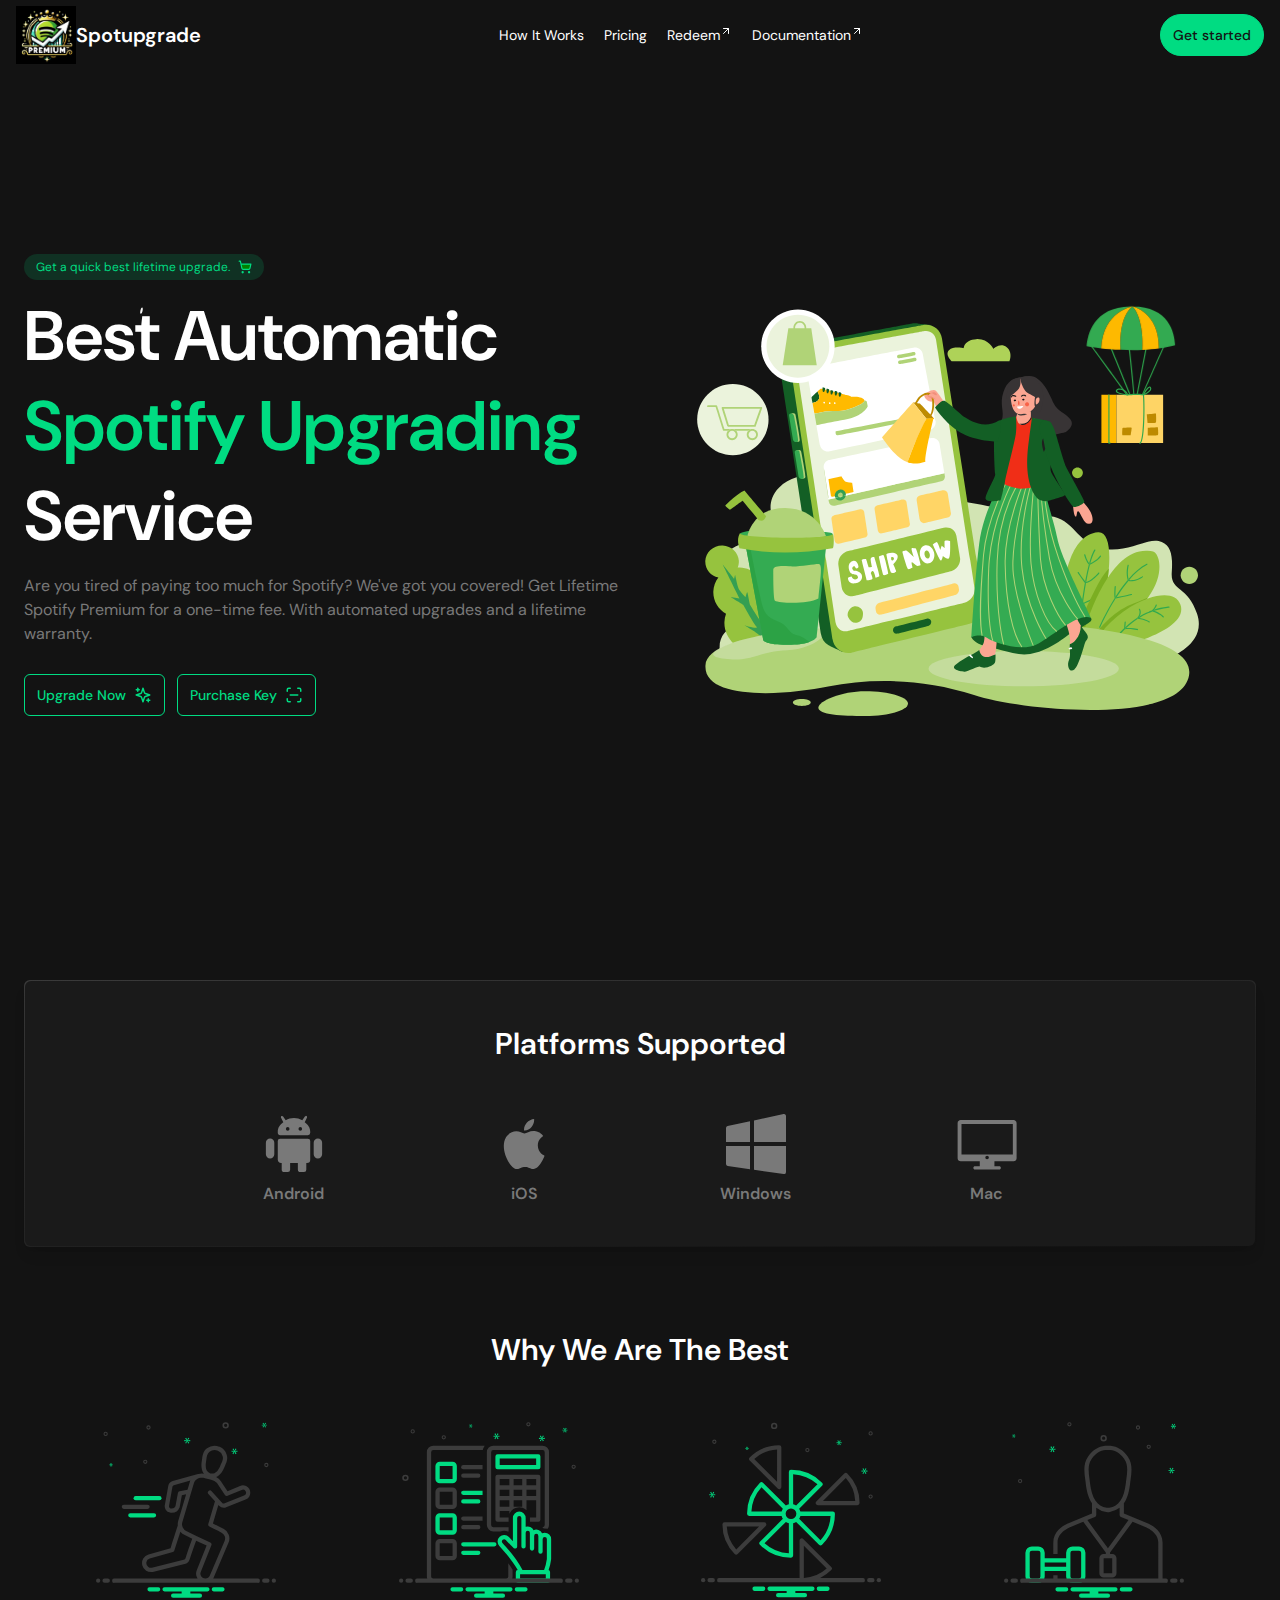
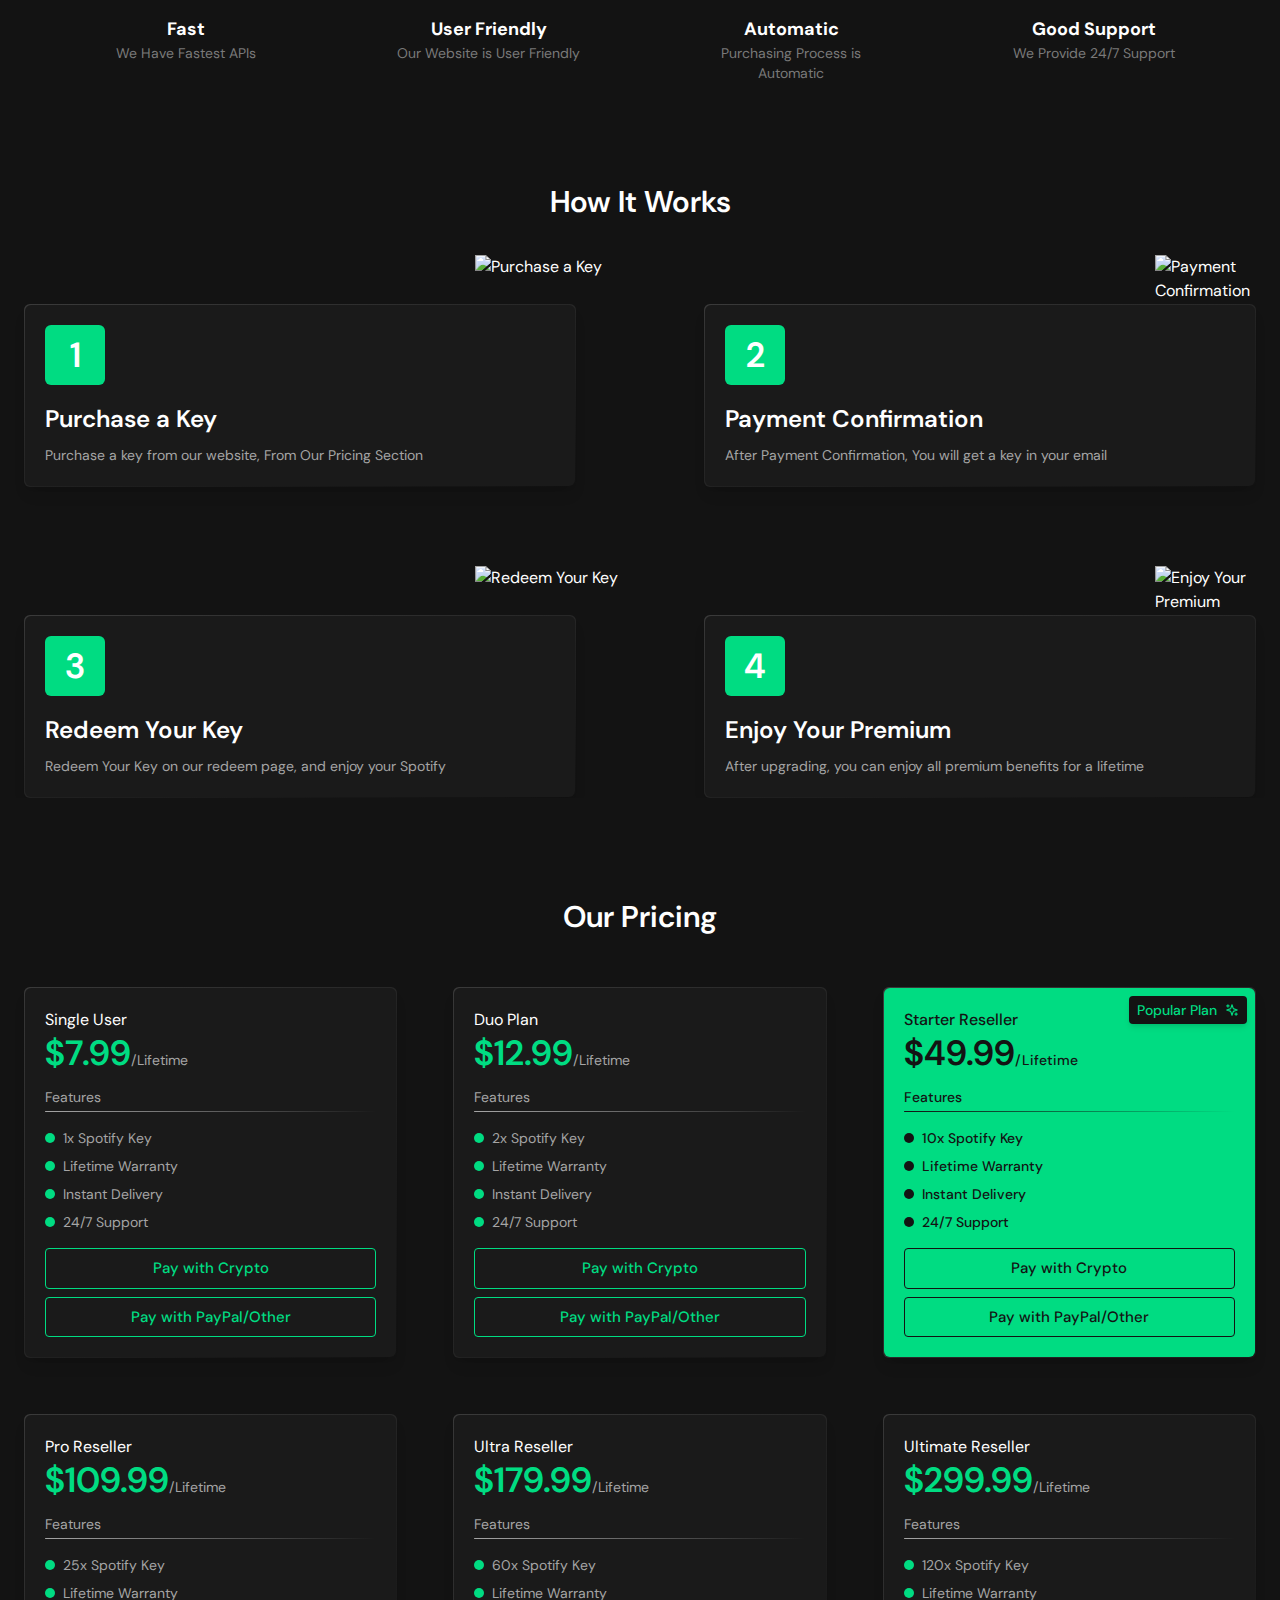
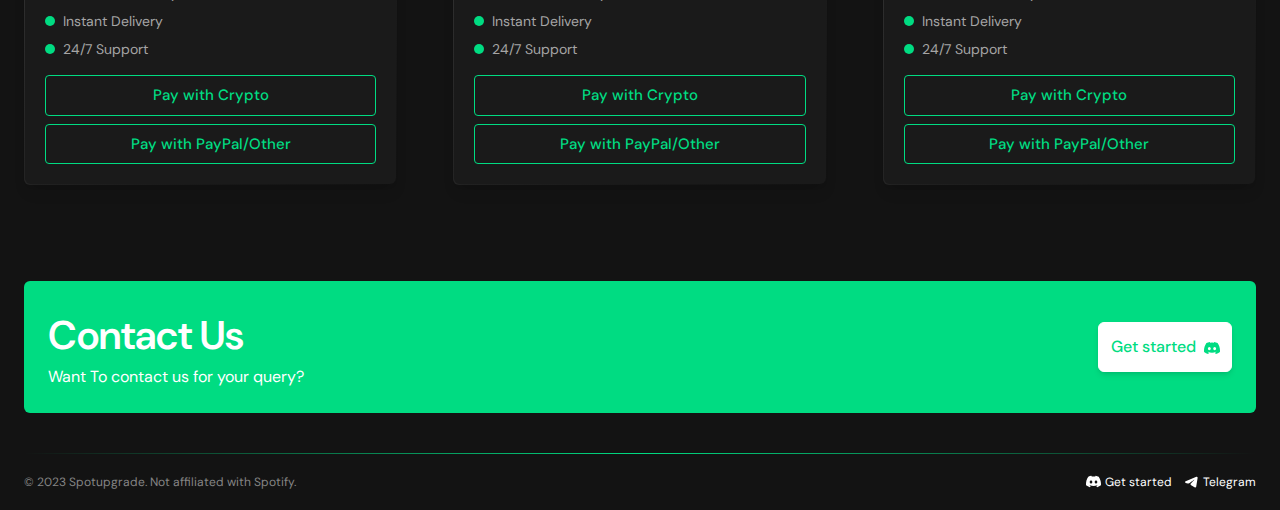
==== commit 3cdce016: "site logo upload and content editing" ====
--- a/index.html
+++ b/index.html
@@ -1,6 +1,812 @@
-<!DOCTYPE html><html lang="en">
-<meta http-equiv="content-type" content="text/html;charset=utf-8" />
-<head>
-    <meta charSet="utf-8"/><meta name="viewport" content="width=device-width"/><title>SPOTIGRADE.NET | Automated Spotify Upgrade Service</title><link rel="icon" href="images/spotify.png"/><meta name="theme-color" content="#00dc82"/><meta name="description" content="Are you tired of paying too much for Music? We&#x27;ve got you covered! Get Lifetime Premium for a one-time fee. With automated upgrades and a lifetime warranty."/><meta property="og:image" content="https://imgur.com/ANqZxz5"/><meta property="og:type" content="website"/><meta property="og:title" content="SPOTIGRADE.NET | Automated Spotify Upgrade Service"/><meta property="og:description" content="Are you tired of paying too much for Music? We&#x27;ve got you covered! Get Lifetime Premium for a one-time fee. With automated upgrades and a lifetime warranty."/><meta name="twitter:title" content="Spotify Shop"/><meta name="twitter:description" content="Are you tired of paying too much for Music? We&#x27;ve got you covered! Get Lifetime Premium for a one-time fee. With automated upgrades and a lifetime warranty."/><meta name="twitter:image" content="https://imgur.com/ANqZxz5"/><meta name="twitter:card" content="summary_large_image"/><script src="_next/static/js/embed.js"></script><meta name="next-head-count" content="15"/><link rel="preload" href="_next/static/css/42f016d3c9b3c994.css" as="style" crossorigin=""/><link rel="stylesheet" href="_next/static/css/42f016d3c9b3c994.css" crossorigin="" data-n-g=""/><noscript data-n-css=""></noscript><script defer="" crossorigin="" nomodule="" src="_next/static/chunks/polyfills-c67a75d1b6f99dc8.js"></script><script src="_next/static/chunks/webpack-8cf92f6c9a1b60e0.js" defer="" crossorigin=""></script><script src="_next/static/chunks/framework-5429a50ba5373c56.js" defer="" crossorigin=""></script><script src="_next/static/chunks/main-fe015bc011991627.js" defer="" crossorigin=""></script><script src="_next/static/chunks/pages/_app-f692bca386075bae.js" defer="" crossorigin=""></script><script src="_next/static/chunks/ea88be26-3ef8a5f788c0ad28.js" defer="" crossorigin=""></script><script src="_next/static/chunks/760-254cd5d7406e00ce.js" defer="" crossorigin=""></script><script src="_next/static/chunks/244-c409ff04dc34f3cd.js" defer="" crossorigin=""></script><script src="_next/static/chunks/pages/index-ef5773d8c5f6f8e1.js" defer="" crossorigin=""></script><script src="_next/static/wanlh9y9Jmf-tuULXVoKu/_buildManifest.js" defer="" crossorigin=""></script><script src="_next/static/wanlh9y9Jmf-tuULXVoKu/_ssgManifest.js" defer="" crossorigin=""></script></head><body><div class="px-4 select-none"><div class="mx-auto w-full max-w-[1400px]"><div class="h-[70px] w-full flex flex-row items-center justify-between"><a href="index.html"><div class="flex flex-row items-center"><img alt="logo" loading="lazy" width="60" height="60" decoding="async" data-nimg="1" style="color:transparent" src="./images/spotify.png"/><div class="flex flex-col justify-between"><div class="text-[20px] font-semibold leading-[20px]">Spotigrade</div></div></div></a><div class="text-sm flex-row items-center gap-5 hidden sm:flex"><div class="hover:text-brand cursor-pointer flex flex-row items-start"><a href="index.html#how-it-works">How It Works</a></div><div class="hover:text-brand cursor-pointer flex flex-row items-start"><a href="index.html#pricing">Pricing</a></div><div class="hover:text-brand cursor-pointer flex flex-row items-start"><a href="redeem.html">Redeem</a><svg xmlns="http://www.w3.org/2000/svg" width="12" height="12" viewBox="0 0 24 24" fill="none" stroke="currentColor" stroke-width="2" stroke-linecap="round" stroke-linejoin="round" class="lucide lucide-arrow-up-right duration-[50ms]"><path d="M7 7h10v10"></path><path d="M7 17 17 7"></path></svg></div><div class="hover:text-brand cursor-pointer flex flex-row items-start"><a href="https://docs.spotigrade.net/">Documentation</a><svg xmlns="http://www.w3.org/2000/svg" width="12" height="12" viewBox="0 0 24 24" fill="none" stroke="currentColor" stroke-width="2" stroke-linecap="round" stroke-linejoin="round" class="lucide lucide-arrow-up-right duration-[50ms]"><path d="M7 7h10v10"></path><path d="M7 17 17 7"></path></svg></div></div><a target="_blank" rel="noopener noreferrer" href="https://discord.gg/spotigrade"><div class="cursor-pointer text-sm border-brand border hover:bg-background bg-brand hover:text-brand text-background font-medium px-3 py-2.5 rounded-full">Join Discord</div></a></div></div></div><div class="min-h-screen"><div id="__next"><div><div class="px-4"><div style="height:calc(100svh - 70px)" class="mx-auto w-full max-w-[1400px] px-2 flex items-center"><div class="flex flex-row items-center"><div class="lg:w-1/2 flex flex-col gap-3 md:items-start items-center md:text-start text-center"><div class="btn text-[12px] text-brand bg-brand bg-opacity-[15%] w-fit px-3 rounded-full flex items-center justify-center gap-2 py-1"><div>For as low as $2.5 per user account</div><svg xmlns="http://www.w3.org/2000/svg" width="14" height="14" viewBox="0 0 24 24" fill="green" stroke="currentColor" stroke-width="2" stroke-linecap="round" stroke-linejoin="round" class="lucide lucide-shopping-cart "><circle cx="8" cy="21" r="1"></circle><circle cx="19" cy="21" r="1"></circle><path d="M2.05 2.05h2l2.66 12.42a2 2 0 0 0 2 1.58h9.78a2 2 0 0 0 1.95-1.57l1.65-7.43H5.12"></path></svg></div><div><div class="font-semibold text-[40px] leading-[60px] sm:text-[70px] sm:leading-[90px]">Best Automatic</div><div class="font-semibold text-[40px] leading-[60px] sm:text-[70px] sm:leading-[90px] text-brand">Spotify Upgrading</div><div class="font-semibold text-[40px] leading-[60px] sm:text-[70px] sm:leading-[90px]">Service</div></div><div class="text-[#797979] text-sm sm:text-base"><div>Are you tired of paying too much for Spotify? We&#x27;ve got you covered! Get Lifetime Spotify Premium for a one-time fee. With automated upgrades and a lifetime warranty.</div></div><div class="flex flex-row items-center gap-3 mt-4"><a href="redeem.html"><div class="btn flex flex-row items-center gap-2 cursor-pointer text-sm border-brand border text-brand font-medium px-3 py-2.5 rounded-md hover:bg-white hover:text-black"><div>Upgrade Now</div><svg xmlns="http://www.w3.org/2000/svg" width="18" height="18" viewBox="0 0 24 24" fill="none" stroke="currentColor" stroke-width="2" stroke-linecap="round" stroke-linejoin="round" class="lucide lucide-sparkles duration-[70ms]"><path d="m12 3-1.912 5.813a2 2 0 0 1-1.275 1.275L3 12l5.813 1.912a2 2 0 0 1 1.275 1.275L12 21l1.912-5.813a2 2 0 0 1 1.275-1.275L21 12l-5.813-1.912a2 2 0 0 1-1.275-1.275L12 3Z"></path><path d="M5 3v4"></path><path d="M19 17v4"></path><path d="M3 5h4"></path><path d="M17 19h4"></path></svg></div></a><a href="index.html#pricing"><div class="btn flex flex-row items-center gap-2 cursor-pointer text-sm border-brand border text-brand font-medium px-3 py-2.5 rounded-md hover:bg-white hover:text-black"><div>Purchase Key</div><svg xmlns="http://www.w3.org/2000/svg" width="18" height="18" viewBox="0 0 24 24" fill="none" stroke="currentColor" stroke-width="2" stroke-linecap="round" stroke-linejoin="round" class="lucide lucide-scan-line duration-[70ms]"><path d="M3 7V5a2 2 0 0 1 2-2h2"></path><path d="M17 3h2a2 2 0 0 1 2 2v2"></path><path d="M21 17v2a2 2 0 0 1-2 2h-2"></path><path d="M7 21H5a2 2 0 0 1-2-2v-2"></path><path d="M7 12h10"></path></svg></div></a></div></div><div class="w-1/2 hidden lg:block"><div class=""><div></div></div></div></div></div></div><div class="px-4"><div class="mx-auto w-full max-w-[1400px] px-2"><div class="mt-20 p-[1px] bg-gradient-to-br rounded-md from-[#3a3a3a] to-transparent"><div class="bg-littleGray rounded-md py-10  flex flex-col items-center shadow-lg"><div><div class="text-[30px] font-semibold">Platforms Supported</div></div><div class="mt-12 grid grid-flow-row grid-cols-2 md:grid-cols-4 gap-20 lg:gap-40"><div class="flex flex-col items-center platform1"><div class="h-[60px] w-[60px] "><svg xmlns="http://www.w3.org/2000/svg" width="100%" height="100%" viewBox="0 0 33.867 33.867"><path d="M10.156 1.06a.638.638 0 0 0-.28.085c-.319.185-.407.58-.243.91l1.251 2.533c-1.909 1.677-3.112 2.78-3.112 5.532v.496c0 .733.59 1.323 1.323 1.323H24.77a1.32 1.32 0 0 0 1.323-1.323v-.496c0-2.752-1.203-3.855-3.112-5.532l1.251-2.532c.164-.331.076-.726-.244-.91a.637.637 0 0 0-.374-.086.724.724 0 0 0-.536.329L21.61 3.591a9.141 9.141 0 0 0-4.677-1.276c-1.711 0-3.31.466-4.677 1.276L10.787 1.39a.726.726 0 0 0-.63-.33zm3.222 6.33a1.029 1.029 0 0 1 1.029 1.029 1.029 1.029 0 0 1-1.03 1.029 1.029 1.029 0 0 1-1.028-1.029 1.029 1.029 0 0 1 1.029-1.029zm7.11 0a1.029 1.029 0 0 1 1.03 1.029 1.029 1.029 0 0 1-1.03 1.029 1.029 1.029 0 0 1-1.028-1.029 1.029 1.029 0 0 1 1.028-1.029zM3.44 13.893a2.376 2.376 0 0 0-2.382 2.38v6.483a2.376 2.376 0 0 0 2.382 2.381 2.376 2.376 0 0 0 2.38-2.381v-6.482a2.376 2.376 0 0 0-2.38-2.381zm26.987 0a2.376 2.376 0 0 0-2.382 2.38v6.483a2.376 2.376 0 0 0 2.382 2.381 2.376 2.376 0 0 0 2.38-2.381v-6.482a2.376 2.376 0 0 0-2.38-2.381zm-21.332.085A1.32 1.32 0 0 0 7.772 15.3v10.496c0 1.026.826 1.852 1.852 1.852h.364v3.836c0 .733.59 1.323 1.323 1.323h2.116a1.32 1.32 0 0 0 1.323-1.323v-3.836h4.366v3.836c0 .733.59 1.323 1.323 1.323h2.116a1.32 1.32 0 0 0 1.323-1.323v-3.836h.364a1.848 1.848 0 0 0 1.852-1.852V15.3a1.32 1.32 0 0 0-1.323-1.323H9.095z" paint-order="fill markers stroke" fill="currentColor"></path></svg></div><div class="mt-2 font-semibold text-center">Android</div></div><div class="flex flex-col items-center platform2"><div class="h-[60px] w-[60px] "><svg width="100%" height="100%" viewBox="-3.5 -2 24 24" xmlns="http://www.w3.org/2000/svg" preserveAspectRatio="xMinYMin" class="jam jam-apple"><path fill="currentColor" d="M13.623 10.627c-.025-2.533 2.066-3.748 2.159-3.808-1.175-1.72-3.005-1.955-3.657-1.982-1.557-.158-3.039.917-3.83.917-.788 0-2.008-.894-3.3-.87C3.299 4.909 1.734 5.87.86 7.39c-1.764 3.06-.452 7.595 1.267 10.077.84 1.215 1.842 2.58 3.157 2.53 1.266-.05 1.745-.819 3.276-.819 1.531 0 1.962.82 3.302.795 1.363-.026 2.226-1.239 3.06-2.457.965-1.41 1.362-2.775 1.386-2.845-.03-.013-2.658-1.02-2.684-4.045zm-2.518-7.433c.698-.847 1.169-2.022 1.04-3.194C11.14.04 9.921.67 9.2 1.515c-.647.75-1.214 1.945-1.062 3.094 1.122.088 2.268-.57 2.967-1.415z"></path></svg></div><div class="mt-2 font-semibold text-center">iOS</div></div><div class="flex flex-col items-center platform3"><div class="h-[60px] w-[60px]"><svg width="100%" height="100%" viewBox="0 0 15 15" fill="none" xmlns="http://www.w3.org/2000/svg"><path d="M14.814.111A.5.5 0 0 1 15 .5V7H7V1.596L14.395.01a.5.5 0 0 1 .42.1ZM6 1.81.395 3.011A.5.5 0 0 0 0 3.5V7h6V1.81ZM0 8v4.5a.5.5 0 0 0 .43.495l5.57.796V8H0Zm7 5.934 7.43 1.061A.5.5 0 0 0 15 14.5V8H7v5.934Z" fill="currentColor"></path></svg></div><div class="mt-2 font-semibold text-center">Windows</div></div><div class="flex flex-col items-center platform4"><div class="h-[60px] w-[60px] "><svg width="100%" height="100%" baseProfile="tiny" xmlns="http://www.w3.org/2000/svg" viewBox="0 0 256 256" xml:space="preserve"><path fill="currentColor" d="M241.2 26H15.6c-7.1 0-13 5.9-13 13v149.4c0 7.1 5.9 13 13 13h81.6v21.8H76.4c-3.6 0-6.6 3-6.6 6.6v.9c0 3.6 3 6.6 6.6 6.6h104.1c3.6 0 6.6-3 6.6-6.6v-.9c0-3.6-3-6.6-6.6-6.6h-20.8v-21.8h81.6c7.1 0 13-5.9 13-13V39c-.1-7.2-6-13-13.1-13zM120.9 186c0-4.2 3.4-7.5 7.5-7.5 4.2 0 7.5 3.4 7.5 7.5 0 4.2-3.4 7.5-7.5 7.5-4.2.2-7.5-3.2-7.5-7.5zm117.4-13.3H19.2V42.2h219.1v130.5z"></path></svg></div><div class="mt-2 font-semibold text-center">Mac</div></div></div></div></div></div></div><div class="px-4"><div class="mx-auto w-full max-w-[1400px] px-2"><div class="mt-20 flex flex-col items-center"><div class="flex flex-col items-center"><div class="text-[30px] font-semibold">Why We Are The Best</div></div><div class="mt-12 flex flex-row justify-evenly w-full flex-wrap gap-10 sm:gap-32 sm:gap-y-10 lg:gap-10"><div class="flex flex-col gap-4 items-center max-w-[200px] w-full"><div class="w-[180px] h-[180px]"><svg xmlns="http://www.w3.org/2000/svg" width="100%" height="100%" data-name="Layer 1" viewBox="0 0 168 168" role="img" aria-label="icon"><path fill="#00dc82" d="M37.065 75h22.11a2 2 0 1 0 0-4h-22.11a2 2 0 1 0 0 4Z"></path><path fill="#3c3c3c" d="M50.13 81a2.005 2.005 0 0 0-2.01-2H26.01a2 2 0 1 0 0 4h22.11a2.005 2.005 0 0 0 2.01-2Z"></path><path fill="#00dc82" d="M56.16 89a2.005 2.005 0 0 0-2.01-2H32.04a2 2 0 1 0 0 4h22.11a2.005 2.005 0 0 0 2.01-2Z"></path><circle cx="2" cy="150" r="2" fill="#3c3c3c"></circle><path fill="#3c3c3c" d="M11 148H8a2 2 0 0 0 0 4h3a2 2 0 0 0 0-4zm149 0h-3a2 2 0 0 0 0 4h3a2 2 0 0 0 0-4z"></path><circle cx="166" cy="150" r="2" fill="#3c3c3c"></circle><path fill="#00dc82" d="M118.154 156h-8.308a2.006 2.006 0 0 0 0 4h8.308a2.006 2.006 0 0 0 0-4zm-60 0h-8.308a2.006 2.006 0 0 0 0 4h8.308a2.006 2.006 0 0 0 0-4zM104 156H64a2 2 0 0 0 0 4h15.94v2H72a2 2 0 0 0 0 4h25a2 2 0 0 0 0-4h-8.94v-2H104a2 2 0 0 0 0-4z"></path><path fill="#3c3c3c" d="M150.721 148h-41.405a8.57 8.57 0 0 0 .65-1.225l13.77-32.358a10.01 10.01 0 0 0-4.69-12.806l-.092-.047c-3.416-1.73-7.205-3.651-9.822-4.936l5.067-17.2.643.718a6.06 6.06 0 0 0 4.386 1.851 5.17 5.17 0 0 0 1.49-.21c.054-.017.107-.036.16-.057l18.771-7.456a6.862 6.862 0 0 0 .44-12.578 6.943 6.943 0 0 0-5.663-.151l-11.66 4.846-5.608-8.368c-.073-.133-.127-.275-.206-.406a12.114 12.114 0 0 0-4.844-4.385c4.51-1.887 6.655-6.796 7.615-9.005.201-.465.415-.931.627-1.396 1.431-3.13 3.054-6.678 1.535-10.718a11.776 11.776 0 0 0-6.47-7.075 17.97 17.97 0 0 0-2.59-.807 11.404 11.404 0 0 0-9.208 2.176c-3.483 2.502-4.063 6.389-4.575 9.818-.075.504-.15 1.007-.235 1.505-.382 2.262-1.355 8.115 1.893 12.396a14.204 14.204 0 0 0-5.006.216 1.996 1.996 0 0 0-.48.068l-23.622 6.594a5.99 5.99 0 0 0-4.136 4.464l-3.075 17.15a6.488 6.488 0 0 0 .688 5.086 5.943 5.943 0 0 0 3.974 2.73l.564.11a6.571 6.571 0 0 0 1.249.12 7.84 7.84 0 0 0 7.115-4.971 1.918 1.918 0 0 0 .099-.351l2.09-11.165 3.955-.78-7.4 24.847a10.764 10.764 0 0 0-.363 4.473 1.85 1.85 0 0 0-.053.098c-.092.182-.219.432-6.68 20.82l-20.576 5.873a8.378 8.378 0 0 0 3.839 16.292c.042-.007.085-.017.126-.028l29.642-7.398a6.12 6.12 0 0 0 4.726-4.204c2.17-6.688 3.729-11.112 6.084-17.527l9.779 4.479-9.203 23.167a8.508 8.508 0 0 0 .738 7.711H17.28a2.017 2.017 0 1 0 0 4h133.44a2.017 2.017 0 1 0 0-4zM102.772 38.394c.089-.523.167-1.051.247-1.58.452-3.032.843-5.65 2.95-7.163a7.753 7.753 0 0 1 4.594-1.654 7.194 7.194 0 0 1 1.448.151 14.892 14.892 0 0 1 1.822.568 7.722 7.722 0 0 1 4.285 4.797c.938 2.49-.159 4.887-1.427 7.662-.223.489-.447.978-.66 1.466-2.488 5.73-5.077 7.837-8.96 7.268a2.005 2.005 0 0 1-.694-.209c-3.573-1.747-4.652-5.128-3.605-11.306zm-24.73 28.123a2.004 2.004 0 0 0-1.585 1.595l-2.301 12.296a3.757 3.757 0 0 1-3.779 2.21l-.564-.109a1.938 1.938 0 0 1-1.318-.898 2.477 2.477 0 0 1-.217-2.005 1.913 1.913 0 0 0 .045-.195l3.09-17.24a2.014 2.014 0 0 1 1.235-1.308l15.41-4.301a12.976 12.976 0 0 0-.78 2.212l-1.873 6.29zm5.508 62.424a2.122 2.122 0 0 1-1.635 1.5c-.056.009-.113.02-.168.034l-29.648 7.4a4.385 4.385 0 0 1-3.262-.733 4.368 4.368 0 0 1 1.315-7.789l21.614-6.169a2.006 2.006 0 0 0 1.362-1.321c1.768-5.58 4.168-13.135 5.608-17.631a11.063 11.063 0 0 0 4.17 3.148l6.916 3.515c-2.45 6.668-4.039 11.167-6.272 18.046zm14.226 12.819 9.9-24.928a1.997 1.997 0 0 0-1.028-2.552L93.2 108.12l-8.522-4.332a1.72 1.72 0 0 0-.123-.057 6.945 6.945 0 0 1-3.986-8.35l10.587-35.55c1.41-5.57 6.37-6.478 10.542-5.473l5.77 1.385a9.989 9.989 0 0 1 5.48 3.166 1.952 1.952 0 0 0 .105.2l7.288 10.872a2.018 2.018 0 0 0 2.446.736l13.188-5.48a2.877 2.877 0 1 1 2.184 5.322l-18.667 7.415a2.04 2.04 0 0 1-1.651-.493l-9.93-11.069a2.018 2.018 0 0 0-2.838-.16 1.993 1.993 0 0 0-.161 2.824l6.134 6.838-6.249 21.21a1.996 1.996 0 0 0 1.061 2.368c2.427 1.155 7.126 3.536 11.271 5.636l.092.047a6.004 6.004 0 0 1 2.813 7.682l-13.77 32.359a4.578 4.578 0 0 1-4.223 2.784 4.528 4.528 0 0 1-3.792-1.997 4.48 4.48 0 0 1-.473-4.243zM121 8a3 3 0 1 0-3-3 3.003 3.003 0 0 0 3 3zm0-4.5a1.5 1.5 0 1 1-1.5 1.5 1.501 1.501 0 0 1 1.5-1.5zM46 37a2 2 0 1 0 2 2 2.002 2.002 0 0 0-2-2zm0 3a1 1 0 1 1 1-1 1.001 1.001 0 0 1-1 1zm3-35a2 2 0 1 0 2 2 2.002 2.002 0 0 0-2-2zm0 3a1 1 0 1 1 1-1 1.001 1.001 0 0 1-1 1zm110 32a2 2 0 1 0 2 2 2.002 2.002 0 0 0-2-2zm0 3a1 1 0 1 1 1-1 1.001 1.001 0 0 1-1 1zM11 13a2 2 0 1 0-2 2 2.002 2.002 0 0 0 2-2zm-3 0a1 1 0 1 1 1 1 1.001 1.001 0 0 1-1-1z"></path><path fill="#00dc82" d="m85.583 19.011 1.487-1.955-.939-.532-.954 2.19h-.032l-.97-2.175-.955.548 1.471 1.909v.031l-2.3-.297v1.064l2.316-.297v.031l-1.487 1.908.892.564 1.018-2.206h.03l.939 2.19.986-.563-1.502-1.878v-.031l2.362.282V18.73l-2.362.312v-.031zM13.777 42.067l-.857 1.099.514.324.586-1.27h.018l.54 1.261.568-.324-.865-1.082v-.018l1.36.163v-.613l-1.36.18v-.018l.856-1.126-.54-.306-.55 1.261h-.018l-.558-1.253-.551.316.848 1.099v.018l-1.325-.171v.613l1.334-.171v.018zM132 29.713V28.67l-2.317.307v-.031l1.459-1.918-.921-.522-.936 2.148h-.032l-.951-2.133-.937.538 1.443 1.872v.031l-2.256-.292v1.043l2.271-.291v.031l-1.458 1.872.875.553.998-2.165h.03l.921 2.149.967-.552-1.473-1.842v-.031l2.317.276zm25.443-25.127 1.258-1.655-.794-.45-.808 1.853h-.027l-.82-1.84-.808.464 1.245 1.615v.026l-1.947-.251v.9l1.96-.252v.027l-1.258 1.615.754.477.862-1.867h.025l.795 1.853.834-.476-1.271-1.589v-.027l1.999.239v-.9l-1.999.264v-.026z"></path></svg></div><div><div class="text-center text-[18px] font-bold text-[#fffff]">Fast</div><div class="text-[#797979] text-sm text-center"><div>We Have Fastest APIs</div></div></div></div><div class="flex flex-col gap-4 items-center max-w-[200px] w-full"><div class="w-[180px] h-[180px]"><svg xmlns="http://www.w3.org/2000/svg" data-name="Layer 1" viewBox="0 0 168 168" width="100%" height="100%"><path fill="#00dc82" d="M54 43a4.004 4.004 0 0 0-4-4H38a4.004 4.004 0 0 0-4 4v12a4.004 4.004 0 0 0 4 4h12a4.004 4.004 0 0 0 4-4ZM38 55V43h12l.003 12Z"></path><path fill="#3c3c3c" d="M60 54h14a2 2 0 0 0 0-4H60a2 2 0 0 0 0 4zm-6 13a4.004 4.004 0 0 0-4-4H38a4.004 4.004 0 0 0-4 4v12a4.004 4.004 0 0 0 4 4h12a4.004 4.004 0 0 0 4-4zM38 79V67h12l.003 12z"></path><path fill="#00dc82" d="M60 78h14a2 2 0 0 0 0-4H60a2 2 0 0 0 0 4zm-6 13a4.004 4.004 0 0 0-4-4H38a4.004 4.004 0 0 0-4 4v12a4.004 4.004 0 0 0 4 4h12a4.004 4.004 0 0 0 4-4zm-16 12V91h12l.003 12z"></path><path fill="#3c3c3c" d="M60 102h14a2 2 0 0 0 0-4H60a2 2 0 0 0 0 4zm-10 9H38a4.004 4.004 0 0 0-4 4v12a4.004 4.004 0 0 0 4 4h12a4.004 4.004 0 0 0 4-4v-12a4.004 4.004 0 0 0-4-4zm-12 16v-12h12l.003 12z"></path><path fill="#00dc82" d="M91 116a2 2 0 0 0-2-2H60a2 2 0 0 0 0 4h29a2 2 0 0 0 2-2zm-31 6a2 2 0 0 0 0 4h14a2 2 0 0 0 0-4z"></path><path fill="#3c3c3c" d="M60 94h18v-4H60a2 2 0 0 0 0 4Z"></path><path fill="#00dc82" d="M60 70h18v-4H60a2 2 0 0 0 0 4Z"></path><path fill="#3c3c3c" d="M60 46h18v-4H60a2 2 0 0 0 0 4Z"></path><path fill="#00dc82" d="M132 34a2 2 0 0 0-2-2H92a2 2 0 0 0-2 2v10a2 2 0 0 0 2 2h38a2 2 0 0 0 2-2Zm-4 8H94v-6h34Z"></path><path fill="#3c3c3c" d="M88 104h6.566a10.028 10.028 0 0 1 7.075 0h.66v-4H88a2.002 2.002 0 0 1-2-2V30a2.002 2.002 0 0 1 2-2h46a2.002 2.002 0 0 1 2 2v68a2.002 2.002 0 0 1-2 2h-.273a9.927 9.927 0 0 1 1.49 1.239q.41-.034.82-.034a9.942 9.942 0 0 1 2.752.394A5.961 5.961 0 0 0 140 98V30a6.007 6.007 0 0 0-6-6H88a6.007 6.007 0 0 0-6 6v68a6.007 6.007 0 0 0 6 6Z"></path><path fill="#00dc82" d="M136.038 105.205a5.941 5.941 0 0 0-2.493.55 5.952 5.952 0 0 0-7.925-2.95 5.947 5.947 0 0 0-7.394-3.165v-8.205a5.962 5.962 0 0 0-11.925 0v21.733a216.593 216.593 0 0 1-3.714-3.866 6.094 6.094 0 1 0-8.957 8.267c4.253 4.553 12.534 13.923 17.203 22.448A1.994 1.994 0 0 0 109 142v8a2 2 0 0 0 2 2h28a2 2 0 0 0 2-2v-8a1.994 1.994 0 0 0-1.368-1.888 49.418 49.418 0 0 0 2.36-10.17c.005-.06.008-.12.008-.181v-18.622a5.955 5.955 0 0 0-5.962-5.934ZM137 148h-24v-4h24Zm1-18.342A48.616 48.616 0 0 1 135.432 140h-20.125c-4.467-9.068-13.048-19.052-18.753-25.161a2.026 2.026 0 0 1-.547-1.567 2.053 2.053 0 0 1 .805-1.472 2.135 2.135 0 0 1 2.846.227c2.763 2.97 7.051 7.236 7.233 7.416.021.021.047.036.07.056a2 2 0 0 0 .233.19c.052.034.107.059.162.088a1.176 1.176 0 0 0 .39.16c.055.016.108.037.165.048a2.002 2.002 0 0 0 .349.035c.014 0 .027.004.04.004h.002a2.004 2.004 0 0 0 .395-.04c.047-.01.091-.028.137-.04a1.198 1.198 0 0 0 .412-.167c.056-.03.114-.055.167-.091a2.009 2.009 0 0 0 .304-.25l.002-.001c.011-.012.019-.026.03-.038a2.01 2.01 0 0 0 .216-.266c.034-.05.057-.104.086-.157a1.167 1.167 0 0 0 .16-.387c.017-.058.039-.114.05-.174a2 2 0 0 0 .033-.32c0-.023.007-.045.007-.069v-26.59a1.963 1.963 0 0 1 3.925 0v26.524a2 2 0 0 0 4 0v-12.72a1.963 1.963 0 0 1 3.924 0v14.754a2 2 0 0 0 4 0v-11.804a1.963 1.963 0 0 1 3.925 0v14.754a2 2 0 0 0 4 0V111.14a1.963 1.963 0 0 1 3.925 0Z"></path><path fill="#3c3c3c" d="M130 95a2 2 0 0 0 2-2V53a2 2 0 0 0-2-2H92a2 2 0 0 0-2 2v40a2 2 0 0 0 2 2h10.3v-3.565c0-.147.017-.29.023-.435H94v-6h9v2.802-.002c.096-.24.202-.473.315-.703l.038-.08q.174-.347.374-.678l.017-.028A9.938 9.938 0 0 1 119 84.137V75h9v16h-5.797c.007.145.023.288.023.435V95Zm-27-14h-9v-6h9Zm0-10h-9v-6h9Zm0-10h-9v-6h9Zm12 20h-8v-6h8Zm0-10h-8v-6h8Zm0-10h-8v-6h8Zm4-6h9v6h-9Zm0 16v-6h9v6Z"></path><circle cx="2" cy="150" r="2" fill="#3c3c3c"></circle><path fill="#3c3c3c" d="M11 148H8a2 2 0 0 0 0 4h3a2 2 0 0 0 0-4zm149 0h-3a2 2 0 0 0 0 4h3a2 2 0 0 0 0-4z"></path><circle cx="166" cy="150" r="2" fill="#3c3c3c"></circle><path fill="#00dc82" d="M118.154 156h-8.308a2.006 2.006 0 0 0 0 4h8.308a2.006 2.006 0 0 0 0-4zm-60 0h-8.308a2.006 2.006 0 0 0 0 4h8.308a2.006 2.006 0 0 0 0-4zM104 156H64a2 2 0 0 0 0 4h15.94v2H72a2 2 0 0 0 0 4h25a2 2 0 0 0 0-4h-8.94v-2H104a2 2 0 0 0 0-4z"></path><path fill="#3c3c3c" d="M150.721 148H105.65a5.96 5.96 0 0 0 .35-2v-6.438a1.99 1.99 0 0 1-.284-.349c-1.07-1.723-2.327-3.55-3.716-5.442V146a2.002 2.002 0 0 1-2 2H32a2.002 2.002 0 0 1-2-2V30a2.002 2.002 0 0 1 2-2h46.202a9.944 9.944 0 0 1 1.817-4H32a6.007 6.007 0 0 0-6 6v116a5.96 5.96 0 0 0 .35 2h-9.071a2.017 2.017 0 1 0 0 4H150.72a2.017 2.017 0 1 0 0-4zM6 57a3 3 0 1 0-3-3 3.003 3.003 0 0 0 3 3zm0-4.5A1.5 1.5 0 1 1 4.5 54 1.501 1.501 0 0 1 6 52.5zm157-10.836a2 2 0 1 0 2 2 2.002 2.002 0 0 0-2-2zm0 3a1 1 0 1 1 1-1 1.001 1.001 0 0 1-1 1zm-150.22-36a2 2 0 1 0 2 2 2.002 2.002 0 0 0-2-2zm0 3a1 1 0 1 1 1-1 1.001 1.001 0 0 1-1 1zM120.78 2a2 2 0 1 0 2 2 2.002 2.002 0 0 0-2-2zm0 3a1 1 0 1 1 1-1 1.001 1.001 0 0 1-1 1zm-77 11.183a2 2 0 1 0-2 2 2.002 2.002 0 0 0 2-2zm-3 0a1 1 0 1 1 1 1 1.001 1.001 0 0 1-1-1z"></path><path fill="#00dc82" d="m91.415 14.933 1.487-1.956-.939-.532-.954 2.19h-.032l-.969-2.175-.956.548 1.472 1.909v.032l-2.301-.298v1.064l2.316-.297v.031l-1.487 1.909.892.563 1.018-2.206h.03l.939 2.19.986-.563-1.502-1.877v-.032l2.362.282v-1.064l-2.362.313v-.031zM66.671 5.73l-.856 1.099.513.325.587-1.271h.017l.541 1.262.568-.325-.865-1.081v-.018l1.36.162v-.612l-1.36.18v-.018l.856-1.126L67.491 4l-.549 1.261h-.019l-.558-1.252-.55.316.847 1.099v.018l-1.325-.171v.612l1.334-.171v.018zm69.396 11.975v-1.044l-2.317.307v-.031l1.458-1.918-.921-.521-.936 2.148h-.031l-.951-2.133-.937.537 1.443 1.872v.031l-2.257-.292v1.044l2.272-.292v.031l-1.458 1.872.875.553.998-2.164h.03l.921 2.148.967-.552-1.473-1.842v-.031l2.317.277zm19.155-8.456 1.258-1.654-.794-.45-.807 1.853h-.027l-.821-1.84-.808.463 1.245 1.616v.026l-1.947-.252v.9l1.96-.251v.027l-1.258 1.614.754.477.862-1.867h.026l.794 1.854.834-.477-1.271-1.589v-.026l1.999.238v-.9l-1.999.265v-.027z"></path></svg></div><div><div class="text-center text-[18px] font-bold text-[#fffff]">User Friendly</div><div class="text-[#797979] text-sm text-center"><div>Our Website is User Friendly</div></div></div></div><div class="flex flex-col gap-4 items-center max-w-[200px] w-full"><div class="w-[180px] h-[180px]"><svg xmlns="http://www.w3.org/2000/svg" data-name="Layer 1" viewBox="0 0 168 168"><path fill="#3c3c3c" d="M71.586 63.914A2 2 0 0 0 75 62.5v-37a2 2 0 0 0-2-2 38.741 38.741 0 0 0-27.574 11.426 2 2 0 0 0 0 2.828zM71 27.556v30.116L49.708 36.379A34.702 34.702 0 0 1 71 27.556zM60.848 96.734A2 2 0 0 0 59 95.5H22a2 2 0 0 0-2 2 38.743 38.743 0 0 0 11.426 27.574 2 2 0 0 0 2.828 0l26.16-26.16a2 2 0 0 0 .434-2.18zm-27.969 24.058A34.701 34.701 0 0 1 24.056 99.5H54.17zm103.695-70.866a2 2 0 0 0-2.828 0l-26.16 26.16A2 2 0 0 0 109 79.5h37a2 2 0 0 0 2-2 38.743 38.743 0 0 0-11.426-27.574zM113.83 75.5l21.292-21.292a34.701 34.701 0 0 1 8.823 21.292z"></path><path fill="#00dc82" d="M123 85.5H92.768a8.937 8.937 0 0 0-1.157-2.782l21.377-21.378a2 2 0 0 0 0-2.828A40.731 40.731 0 0 0 84 46.5a2 2 0 0 0-2 2v30.232a8.939 8.939 0 0 0-2.782 1.157L57.84 58.512a2.059 2.059 0 0 0-2.828 0A40.73 40.73 0 0 0 43 87.5a2 2 0 0 0 2 2h30.232a8.937 8.937 0 0 0 1.157 2.782L55.012 113.66a2 2 0 0 0 0 2.828A40.731 40.731 0 0 0 84 128.5a2 2 0 0 0 2-2V96.268a8.939 8.939 0 0 0 2.782-1.157l21.378 21.377a2 2 0 0 0 2.828 0A40.73 40.73 0 0 0 125 87.5a2 2 0 0 0-2-2Zm-47.768 0h-28.18a36.689 36.689 0 0 1 9.41-22.708L76.39 82.718a8.936 8.936 0 0 0-1.157 2.782ZM86 50.553a36.696 36.696 0 0 1 22.709 9.41L88.781 79.889A8.939 8.939 0 0 0 86 78.732Zm-4 73.894a36.696 36.696 0 0 1-22.709-9.41l19.927-19.926A8.939 8.939 0 0 0 82 96.268ZM84 92.5a5 5 0 1 1 5-5 5.006 5.006 0 0 1-5 5Zm27.537 19.708L91.611 92.282a8.936 8.936 0 0 0 1.157-2.782h28.18a36.689 36.689 0 0 1-9.41 22.708Z"></path><circle cx="2" cy="149.5" r="2" fill="#3c3c3c"></circle><path fill="#3c3c3c" d="M11 147.5H8a2 2 0 0 0 0 4h3a2 2 0 0 0 0-4zm149 0h-3a2 2 0 0 0 0 4h3a2 2 0 0 0 0-4z"></path><circle cx="166" cy="149.5" r="2" fill="#3c3c3c"></circle><path fill="#00dc82" d="M118.154 155.5h-8.308a2.006 2.006 0 0 0 0 4h8.308a2.006 2.006 0 0 0 0-4zm-60 0h-8.308a2.006 2.006 0 0 0 0 4h8.308a2.006 2.006 0 0 0 0-4zm45.846 0H64a2 2 0 0 0 0 4h15.94v2H72a2 2 0 0 0 0 4h25a2 2 0 0 0 0-4h-8.94v-2H104a2 2 0 0 0 0-4z"></path><path fill="#3c3c3c" d="M150.721 147.5h-39.5a39.068 39.068 0 0 0 10.353-7.426 2 2 0 0 0 0-2.828l-26.16-26.16A2 2 0 0 0 92 112.5v35H17.279a2.017 2.017 0 1 0 0 4H150.72a2.017 2.017 0 1 0 0-4zM96 117.328l21.292 21.293A34.702 34.702 0 0 1 96 147.444zM68.305 8.5a3 3 0 1 0-3-3 3.003 3.003 0 0 0 3 3zm0-4.5a1.5 1.5 0 1 1-1.5 1.5 1.501 1.501 0 0 1 1.5-1.5zm90 65.5a2 2 0 1 0 2 2 2.002 2.002 0 0 0-2-2zm0 3a1 1 0 1 1 1-1 1.001 1.001 0 0 1-1 1zm-59-46.423a2 2 0 1 0 2 2 2.002 2.002 0 0 0-2-2zm0 3a1 1 0 1 1 1-1 1.001 1.001 0 0 1-1 1zm59-18.577a2 2 0 1 0 2 2 2.002 2.002 0 0 0-2-2zm0 3a1 1 0 1 1 1-1 1.001 1.001 0 0 1-1 1zM14.473 20.298a2 2 0 1 0-2 2 2.002 2.002 0 0 0 2-2zm-3 0a1 1 0 1 1 1 1 1.001 1.001 0 0 1-1-1z"></path><path fill="#00dc82" d="m10.888 69.511 1.487-1.955-.939-.532-.955 2.19h-.031l-.97-2.175-.955.548 1.471 1.909v.031l-2.301-.297v1.064l2.316-.297v.031l-1.486 1.908.891.564 1.018-2.206h.031l.939 2.19.986-.563-1.502-1.878v-.031l2.362.282V69.23l-2.362.312v-.031zm31.846-42.858-.856 1.099.514.325.586-1.271h.018l.54 1.262.568-.325-.865-1.081v-.018l1.36.162v-.612l-1.36.18v-.018l.856-1.126-.54-.307-.55 1.261h-.018l-.558-1.252-.551.315.848 1.1v.018l-1.325-.171v.612l1.333-.171v.018zm112.571 21.56V47.17l-2.317.307v-.031l1.458-1.918-.921-.522-.936 2.148h-.031l-.951-2.133-.937.538 1.443 1.872v.031l-2.257-.292v1.043l2.272-.291v.031l-1.458 1.872.875.553.998-2.165h.03l.921 2.149.967-.552-1.473-1.842v-.031l2.317.276zm-26.067-27.127 1.258-1.655-.795-.45-.807 1.853h-.027l-.82-1.84-.809.464 1.245 1.615v.026l-1.946-.251v.9l1.959-.252v.027l-1.258 1.615.755.477.861-1.867h.026l.794 1.853.835-.476-1.271-1.589v-.027l1.998.239v-.9l-1.998.264v-.026z"></path></svg></div><div><div class="text-center text-[18px] font-bold text-[#fffff]">Automatic</div><div class="text-[#797979] text-sm text-center"><div>Purchasing Process is Automatic</div></div></div></div><div class="flex flex-col gap-4 items-center max-w-[200px] w-full"><div class="w-[180px] h-[180px]"><svg height="100%" width="100%" xmlns="http://www.w3.org/2000/svg" data-name="Layer 1" viewBox="0 0 168 168"><path fill="#00dc82" d="M70 118h-6a6.007 6.007 0 0 0-6 6v5H38v-5a6.007 6.007 0 0 0-6-6h-6a6.007 6.007 0 0 0-6 6v22a6.007 6.007 0 0 0 6 6h6a6.007 6.007 0 0 0 6-6v-5h20v5a6.007 6.007 0 0 0 6 6h6a6.007 6.007 0 0 0 6-6v-22a6.007 6.007 0 0 0-6-6Zm-36 28a2.003 2.003 0 0 1-2 2h-6a2.003 2.003 0 0 1-2-2v-22a2.003 2.003 0 0 1 2-2h6a2.003 2.003 0 0 1 2 2Zm24-9H38v-4h20Zm14 9a2.003 2.003 0 0 1-2 2h-6a2.003 2.003 0 0 1-2-2v-22a2.003 2.003 0 0 1 2-2h6a2.003 2.003 0 0 1 2 2Z"></path><circle cx="2" cy="150" r="2" fill="#3c3c3c"></circle><path fill="#3c3c3c" d="M11 148H8a2 2 0 0 0 0 4h3a2 2 0 0 0 0-4zm149 0h-3a2 2 0 0 0 0 4h3a2 2 0 0 0 0-4z"></path><circle cx="166" cy="150" r="2" fill="#3c3c3c"></circle><path fill="#00dc82" d="M118.154 156h-8.308a2.006 2.006 0 0 0 0 4h8.308a2.006 2.006 0 0 0 0-4zm-60 0h-8.308a2.006 2.006 0 0 0 0 4h8.308a2.006 2.006 0 0 0 0-4zM104 156H64a2 2 0 0 0 0 4h15.94v2H72a2 2 0 0 0 0 4h25a2 2 0 0 0 0-4h-8.94v-2H104a2 2 0 0 0 0-4z"></path><path fill="#3c3c3c" d="M150.721 148H148v-33.759c0-12.62-14.148-17.94-14.682-18.133l-21.423-8.746v-9.621c3.708-5.32 5.107-12.359 5.846-18.761.13-1.125.281-2.254.433-3.385.994-7.4 2.022-15.052-2.865-21.764-4.227-5.813-9.523-9.089-15.742-9.735a33.819 33.819 0 0 0-5.255.012c-6.164.672-11.42 3.943-15.623 9.722-4.887 6.715-3.857 14.368-2.86 21.77.15 1.129.303 2.256.432 3.379.687 5.961 2.06 13.132 5.844 18.617v9.766l-21.354 8.72c-.603.22-14.751 5.538-14.751 18.16V125h4v-10.759c0-9.81 12.006-14.36 12.193-14.43l11.792-4.813L95 123.655V125h-2a4.004 4.004 0 0 0-4 4v14a4.004 4.004 0 0 0 4 4h8a4.004 4.004 0 0 0 4-4v-14a4.004 4.004 0 0 0-4-4h-2v-1.345l21.016-28.658 11.86 4.84c.121.046 12.124 4.549 12.124 14.404V148H50v-3h-4v3H17.279a2.017 2.017 0 1 0 0 4H150.72a2.017 2.017 0 1 0 0-4zM80.234 58.52a179.69 179.69 0 0 0-.442-3.454c-.932-6.924-1.813-13.464 2.132-18.883 3.561-4.897 7.755-7.546 12.822-8.098.512-.056 1.413-.084 2.3-.084.821 0 1.63.024 2.107.073 5.114.531 9.34 3.184 12.921 8.11 3.945 5.417 3.066 11.956 2.136 18.878-.155 1.156-.31 2.31-.443 3.458-1.71 14.829-6.378 21.817-15.608 23.367a5.98 5.98 0 0 1-2.154.027c-9.212-1.472-14.076-8.686-15.77-23.393zM101 129l.003 14H93v-14zm-4-9.382L77.803 93.44l7.058-2.881a2 2 0 0 0 1.244-1.852v-6.791a19.554 19.554 0 0 0 9.27 3.948A10.147 10.147 0 0 0 97 86a10.783 10.783 0 0 0 1.82-.168 19.825 19.825 0 0 0 9.075-3.84v6.714a2 2 0 0 0 1.244 1.852l7.059 2.88zM93 20a3 3 0 1 0-3-3 3.003 3.003 0 0 0 3 3zm0-4.5a1.5 1.5 0 1 1-1.5 1.5 1.501 1.501 0 0 1 1.5-1.5zM125.058 5a2 2 0 1 0 2 2 2.002 2.002 0 0 0-2-2zm0 3a1 1 0 1 1 1-1 1.001 1.001 0 0 1-1 1zm-64-6a2 2 0 1 0 2 2 2.002 2.002 0 0 0-2-2zm0 3a1 1 0 1 1 1-1 1.001 1.001 0 0 1-1 1zm74 18a2 2 0 1 0 2 2 2.002 2.002 0 0 0-2-2zm0 3a1 1 0 1 1 1-1 1.001 1.001 0 0 1-1 1zm-118 31a2 2 0 1 0-2 2 2.002 2.002 0 0 0 2-2zm-3 0a1 1 0 1 1 1 1 1.001 1.001 0 0 1-1-1z"></path><path fill="#00dc82" d="m45.641 27.011 1.487-1.955-.939-.532-.954 2.19h-.032l-.97-2.175-.955.548 1.471 1.909v.031l-2.301-.297v1.064l2.316-.297v.031l-1.486 1.908.891.564 1.018-2.206h.031l.939 2.19.986-.563-1.502-1.878v-.031l2.362.282V26.73l-2.362.312v-.031zM8.834 15.067l-.856 1.099.514.324.586-1.27h.017l.541 1.261.568-.324-.865-1.082v-.018l1.36.163v-.613l-1.36.18v-.018l.856-1.126-.54-.306-.55 1.261h-.018l-.559-1.253-.55.316.848 1.099v.018l-1.325-.171v.613l1.333-.171v.018zm150.224 32.646V46.67l-2.317.307v-.031l1.458-1.918-.921-.522-.936 2.148h-.031l-.951-2.133-.937.538 1.443 1.872v.031l-2.257-.292v1.043l2.272-.291v.031l-1.458 1.872.875.553.998-2.165h.03l.921 2.149.967-.552-1.473-1.842v-.031l2.317.276zm-.557-42.127 1.258-1.655-.794-.45-.808 1.853h-.027l-.82-1.84-.809.464 1.245 1.615v.026l-1.946-.251v.9l1.959-.252v.027l-1.258 1.615.755.477.861-1.867h.026l.795 1.853.834-.476-1.271-1.589v-.027l1.998.239v-.9l-1.998.264v-.026z"></path></svg></div><div><div class="text-center text-[18px] font-bold text-[#fffff]">Good Support</div><div class="text-[#797979] text-sm text-center"><div>We Provide 24/7 Support</div></div></div></div></div></div></div></div><div id="how-it-works" class="px-4 overflow-hidden"><div class="mx-auto w-full max-w-[1400px] px-2 "><div class="mt-24 flex flex-col"><div class="text-center"><div class="text-[30px] font-semibold">How It Works</div></div><div class="mt-20 grid grid-flow-row lg:grid-cols-2 lg:gap-20 xl:gap-32 gap-y-12 sm:gap-y-20"><div class="p-[1px] bg-gradient-to-br rounded-md from-[#3a3a3a] to-transparent"><div class="bg-littleGray p-5 rounded-md flex flex-row relative shadow-lg"><div class="flex flex-col"><div class="bg-brand h-[60px] w-[60px] rounded-md flex flex-row items-center"><div class="text-[35px] font-semibold w-full text-center">1</div></div><div><div class="mt-4 text-[24px] font-semibold">Purchase a Key</div><div class="mt-2 text-[14px] text-[#a5a5a5]">Purchase a key from our website, From Our Pricing Section</div></div></div><div class="absolute sm:top-[-50px] sm:right-[-50px] top-[-20px] right-[-20px]"><img alt="Purchase a Key" loading="lazy" width="250" height="250" decoding="async" data-nimg="1" class="sm:w-[150px] w-[100px] h-[100px] sm:h-[150px]" style="color:transparent" src="_next/images/moneye.png"/></div></div></div><div class="p-[1px] bg-gradient-to-br rounded-md from-[#3a3a3a] to-transparent"><div class="bg-littleGray p-5 rounded-md flex flex-row relative shadow-lg"><div class="flex flex-col"><div class="bg-brand h-[60px] w-[60px] rounded-md flex flex-row items-center"><div class="text-[35px] font-semibold w-full text-center">2</div></div><div><div class="mt-4 text-[24px] font-semibold">Payment Confirmation</div><div class="mt-2 text-[14px] text-[#a5a5a5]">After Payment Confirmation, You will get a key in your email</div></div></div><div class="absolute sm:top-[-50px] sm:right-[-50px] top-[-20px] right-[-20px]"><img alt="Payment Confirmation" loading="lazy" width="250" height="250" decoding="async" data-nimg="1" class="sm:w-[150px] w-[100px] h-[100px] sm:h-[150px]" style="color:transparent"  src="_next/images/payment-done.png"/></div></div></div><div class="p-[1px] bg-gradient-to-br rounded-md from-[#3a3a3a] to-transparent"><div class="bg-littleGray p-5 rounded-md flex flex-row relative shadow-lg"><div class="flex flex-col"><div class="bg-brand h-[60px] w-[60px] rounded-md flex flex-row items-center"><div class="text-[35px] font-semibold w-full text-center">3</div></div><div><div class="mt-4 text-[24px] font-semibold">Redeem Your Key</div><div class="mt-2 text-[14px] text-[#a5a5a5]">Redeem Your Key on our redeem page, and enjoy your Spotify</div></div></div><div class="absolute sm:top-[-50px] sm:right-[-50px] top-[-20px] right-[-20px]"><img alt="Redeem Your Key" loading="lazy" width="250" height="250" decoding="async" data-nimg="1" class="sm:w-[150px] w-[100px] h-[100px] sm:h-[150px]" style="color:transparent" src="_next/images/inventory.png"/></div></div></div><div class="p-[1px] bg-gradient-to-br rounded-md from-[#3a3a3a] to-transparent"><div class="bg-littleGray p-5 rounded-md flex flex-row relative shadow-lg"><div class="flex flex-col"><div class="bg-brand h-[60px] w-[60px] rounded-md flex flex-row items-center"><div class="text-[35px] font-semibold w-full text-center">4</div></div><div><div class="mt-4 text-[24px] font-semibold">Enjoy Your Premium</div><div class="mt-2 text-[14px] text-[#a5a5a5]">After upgrading, you can enjoy all premium benefits for a lifetime</div></div></div><div class="absolute sm:top-[-50px] sm:right-[-50px] top-[-20px] right-[-20px]"><img alt="Enjoy Your Premium" loading="lazy" width="250" height="250" decoding="async" data-nimg="1" class="sm:w-[150px] w-[100px] h-[100px] sm:h-[150px]" style="color:transparent" src="_next/images/enjoyspotify.png"/></div></div></div></div></div></div></div><div id="pricing" class="px-4"><div class="mx-auto w-full max-w-[1400px] px-2"><div class="mt-24 flex flex-col"><div class="text-center"><div class="text-[30px] font-semibold">Our Pricing</div></div><div class="mt-12 grid grid-flow-row grid-cols-1 sm:grid-cols-2 lg:grid-cols-3 gap-8 sm:gap-14"><div class="p-[1px] bg-gradient-to-br rounded-md from-[#3a3a3a] to-transparent"><div class="bg-littleGray p-5 rounded-md shadow-lg"><div>Single User</div><div class="flex flex-row items-end mt-1"><div class="text-[35px] leading-[35px] font-semibold text-brand">$7.99</div><div class="text-[14px] text-[#a5a5a5]">/Lifetime</div></div><div class="text-[#a5a5a5] text-sm mt-4">Features</div><div class="mt-1 h-[1px] rounded-full bg-gradient-to-r from-[#a5a5a5] to-transparent"></div><div class="mt-4"><div class="flex flex-row items-center"><div class="w-[10px] h-[10px] rounded-full bg-brand mr-2"></div><div class="text-[#a5a5a5] text-sm">1x Spotify Key</div></div><div class="flex flex-row items-center mt-2"><div class="w-[10px] h-[10px] rounded-full bg-brand mr-2"></div><div class="text-[#a5a5a5] text-sm">Lifetime Warranty</div></div><div class="flex flex-row items-center mt-2"><div class="w-[10px] h-[10px] rounded-full bg-brand mr-2"></div><div class="text-[#a5a5a5] text-sm">Instant Delivery</div></div><div class="flex flex-row items-center mt-2"><div class="w-[10px] h-[10px] rounded-full bg-brand mr-2"></div><div class="text-[#a5a5a5] text-sm">24/7 Support</div></div></div><div class="mt-4 w-full flex flex-col gap-2 z-50"><button alt="Buy Now with crypto" type="submit" data-sellix-product="6607d76ee42c7" class="btn w-full border border-brand text-brand hover:text-background hover:bg-brand text-[15px] text-center py-2 rounded-[4px] cursor-pointer font-medium">Pay with Crypto</button><button class="btn w-full border border-brand text-brand hover:text-background hover:bg-brand text-[15px] text-center py-2 rounded-[4px] cursor-pointer font-medium">Pay with PayPal/Other</button></div></div></div><div class="p-[1px] bg-gradient-to-br rounded-md from-[#3a3a3a] to-transparent"><div class="bg-littleGray p-5 rounded-md shadow-lg"><div>Duo Plan</div><div class="flex flex-row items-end mt-1"><div class="text-[35px] leading-[35px] font-semibold text-brand">$12.99</div><div class="text-[14px] text-[#a5a5a5]">/Lifetime</div></div><div class="text-[#a5a5a5] text-sm mt-4">Features</div><div class="mt-1 h-[1px] rounded-full bg-gradient-to-r from-[#a5a5a5] to-transparent"></div><div class="mt-4"><div class="flex flex-row items-center"><div class="w-[10px] h-[10px] rounded-full bg-brand mr-2"></div><div class="text-[#a5a5a5] text-sm">2x Spotify Key</div></div><div class="flex flex-row items-center mt-2"><div class="w-[10px] h-[10px] rounded-full bg-brand mr-2"></div><div class="text-[#a5a5a5] text-sm">Lifetime Warranty</div></div><div class="flex flex-row items-center mt-2"><div class="w-[10px] h-[10px] rounded-full bg-brand mr-2"></div><div class="text-[#a5a5a5] text-sm">Instant Delivery</div></div><div class="flex flex-row items-center mt-2"><div class="w-[10px] h-[10px] rounded-full bg-brand mr-2"></div><div class="text-[#a5a5a5] text-sm">24/7 Support</div></div></div><div class="mt-4 w-full flex flex-col gap-2 z-50"><button alt="Buy Now with crypto" type="submit" data-sellix-product="6607f042506ce" class="btn w-full border border-brand text-brand hover:text-background hover:bg-brand text-[15px] text-center py-2 rounded-[4px] cursor-pointer font-medium">Pay with Crypto</button><button class="btn w-full border border-brand text-brand hover:text-background hover:bg-brand text-[15px] text-center py-2 rounded-[4px] cursor-pointer font-medium">Pay with PayPal/Other</button></div></div></div><div class="p-[1px] bg-gradient-to-br rounded-md from-[#3a3a3a] to-littleGray shadow-lg"><div class="bg-brand p-5 rounded-md text-background relative font-medium"><div class="absolute top-2 right-2 bg-background text-brand rounded-[4px] text-sm px-2 py-1 flex flex-row items-center gap-2 shadow-md"><div>Popular Plan</div><svg xmlns="http://www.w3.org/2000/svg" width="14" height="14" viewBox="0 0 24 24" fill="none" stroke="currentColor" stroke-width="2" stroke-linecap="round" stroke-linejoin="round" class="lucide lucide-sparkles "><path d="m12 3-1.912 5.813a2 2 0 0 1-1.275 1.275L3 12l5.813 1.912a2 2 0 0 1 1.275 1.275L12 21l1.912-5.813a2 2 0 0 1 1.275-1.275L21 12l-5.813-1.912a2 2 0 0 1-1.275-1.275L12 3Z"></path><path d="M5 3v4"></path><path d="M19 17v4"></path><path d="M3 5h4"></path><path d="M17 19h4"></path></svg></div><div>Starter Reseller</div><div class="flex flex-row items-end mt-1"><div class="text-[35px] leading-[35px] font-semibold">$49.99</div><div class="text-[14px] text-background">/Lifetime</div></div><div class="text-background text-sm mt-4">Features</div><div class="mt-1 h-[1px] rounded-full bg-gradient-to-r from-background to-transparent"></div><div class="mt-4"><div class="flex flex-row items-center"><div class="w-[10px] h-[10px] rounded-full bg-background mr-2"></div><div class="text-background text-sm">10x Spotify Key</div></div><div class="flex flex-row items-center mt-2"><div class="w-[10px] h-[10px] rounded-full bg-background mr-2"></div><div class="text-background text-sm">Lifetime Warranty</div></div><div class="flex flex-row items-center mt-2"><div class="w-[10px] h-[10px] rounded-full bg-background mr-2"></div><div class="text-background text-sm">Instant Delivery</div></div><div class="flex flex-row items-center mt-2"><div class="w-[10px] h-[10px] rounded-full bg-background mr-2"></div><div class="text-background text-sm">24/7 Support</div></div></div><div class="mt-4 w-full flex flex-col gap-2"><button data-sellix-product="6607f0b1972af" type="submit" class="btn w-full border border-background text-backoundnd hover:text-brand hover:bg-background text-[15px] text-center py-2 rounded-[4px] cursor-pointer font-medium" alt="Buy Now with crypto">Pay with Crypto</button><button class="btn w-full border border-background text-background hover:text-brand hover:bg-background text-[15px] text-center py-2 rounded-[4px] cursor-pointer font-medium">Pay with PayPal/Other</button></div></div></div><div class="p-[1px] bg-gradient-to-br rounded-md from-[#3a3a3a] to-transparent"><div class="bg-littleGray p-5 rounded-md shadow-lg"><div>Pro Reseller</div><div class="flex flex-row items-end mt-1"><div class="text-[35px] leading-[35px] font-semibold text-brand">$109.99</div><div class="text-[14px] text-[#a5a5a5]">/Lifetime</div></div><div class="text-[#a5a5a5] text-sm mt-4">Features</div><div class="mt-1 h-[1px] rounded-full bg-gradient-to-r from-[#a5a5a5] to-transparent"></div><div class="mt-4"><div class="flex flex-row items-center"><div class="w-[10px] h-[10px] rounded-full bg-brand mr-2"></div><div class="text-[#a5a5a5] text-sm">25x Spotify Key</div></div><div class="flex flex-row items-center mt-2"><div class="w-[10px] h-[10px] rounded-full bg-brand mr-2"></div><div class="text-[#a5a5a5] text-sm">Lifetime Warranty</div></div><div class="flex flex-row items-center mt-2"><div class="w-[10px] h-[10px] rounded-full bg-brand mr-2"></div><div class="text-[#a5a5a5] text-sm">Instant Delivery</div></div><div class="flex flex-row items-center mt-2"><div class="w-[10px] h-[10px] rounded-full bg-brand mr-2"></div><div class="text-[#a5a5a5] text-sm">24/7 Support</div></div></div><div class="mt-4 w-full flex flex-col gap-2 z-50"><button alt="Buy Now with crypto" type="submit" data-sellix-product="6607f204e3015" class="btn w-full border border-brand text-brand hover:text-background hover:bg-brand text-[15px] text-center py-2 rounded-[4px] cursor-pointer font-medium">Pay with Crypto</button><button class="btn w-full border border-brand text-brand hover:text-background hover:bg-brand text-[15px] text-center py-2 rounded-[4px] cursor-pointer font-medium">Pay with PayPal/Other</button></div></div></div><div class="p-[1px] bg-gradient-to-br rounded-md from-[#3a3a3a] to-transparent"><div class="bg-littleGray p-5 rounded-md shadow-lg"><div>Ultra Reseller</div><div class="flex flex-row items-end mt-1"><div class="text-[35px] leading-[35px] font-semibold text-brand">$179.99</div><div class="text-[14px] text-[#a5a5a5]">/Lifetime</div></div><div class="text-[#a5a5a5] text-sm mt-4">Features</div><div class="mt-1 h-[1px] rounded-full bg-gradient-to-r from-[#a5a5a5] to-transparent"></div><div class="mt-4"><div class="flex flex-row items-center"><div class="w-[10px] h-[10px] rounded-full bg-brand mr-2"></div><div class="text-[#a5a5a5] text-sm">60x Spotify Key</div></div><div class="flex flex-row items-center mt-2"><div class="w-[10px] h-[10px] rounded-full bg-brand mr-2"></div><div class="text-[#a5a5a5] text-sm">Lifetime Warranty</div></div><div class="flex flex-row items-center mt-2"><div class="w-[10px] h-[10px] rounded-full bg-brand mr-2"></div><div class="text-[#a5a5a5] text-sm">Instant Delivery</div></div><div class="flex flex-row items-center mt-2"><div class="w-[10px] h-[10px] rounded-full bg-brand mr-2"></div><div class="text-[#a5a5a5] text-sm">24/7 Support</div></div></div><div class="mt-4 w-full flex flex-col gap-2 z-50"><button alt="Buy Now with crypto" type="submit" data-sellix-product="6607f3a37b0e4" class="btn w-full border border-brand text-brand hover:text-background hover:bg-brand text-[15px] text-center py-2 rounded-[4px] cursor-pointer font-medium">Pay with Crypto</button><button class="btn w-full border border-brand text-brand hover:text-background hover:bg-brand text-[15px] text-center py-2 rounded-[4px] cursor-pointer font-medium">Pay with PayPal/Other</button></div></div></div><div class="p-[1px] bg-gradient-to-br rounded-md from-[#3a3a3a] to-transparent"><div class="bg-littleGray p-5 rounded-md shadow-lg"><div>Ultimate Reseller</div><div class="flex flex-row items-end mt-1"><div class="text-[35px] leading-[35px] font-semibold text-brand">$299.99</div><div class="text-[14px] text-[#a5a5a5]">/Lifetime</div></div><div class="text-[#a5a5a5] text-sm mt-4">Features</div><div class="mt-1 h-[1px] rounded-full bg-gradient-to-r from-[#a5a5a5] to-transparent"></div><div class="mt-4"><div class="flex flex-row items-center"><div class="w-[10px] h-[10px] rounded-full bg-brand mr-2"></div><div class="text-[#a5a5a5] text-sm">120x Spotify Key</div></div><div class="flex flex-row items-center mt-2"><div class="w-[10px] h-[10px] rounded-full bg-brand mr-2"></div><div class="text-[#a5a5a5] text-sm">Lifetime Warranty</div></div><div class="flex flex-row items-center mt-2"><div class="w-[10px] h-[10px] rounded-full bg-brand mr-2"></div><div class="text-[#a5a5a5] text-sm">Instant Delivery</div></div><div class="flex flex-row items-center mt-2"><div class="w-[10px] h-[10px] rounded-full bg-brand mr-2"></div><div class="text-[#a5a5a5] text-sm">24/7 Support</div></div></div><div class="mt-4 w-full flex flex-col gap-2 z-50"><button alt="Buy Now with crypto" type="submit" data-sellix-product="6607f43b1dd9b" class="btn w-full border border-brand text-brand hover:text-background hover:bg-brand text-[15px] text-center py-2 rounded-[4px] cursor-pointer font-medium">Pay with Crypto</button><button class="btn w-full border border-brand text-brand hover:text-background hover:bg-brand text-[15px] text-center py-2 rounded-[4px] cursor-pointer font-medium">Pay with PayPal/Other</button></div></div></div></div></div></div></div><div class="px-4"><div class="mx-auto w-full max-w-[1400px] px-2"><div class="mt-24"><div class="p-6 bg-brand rounded-md flex flex-col text-center sm:text-start sm:flex-row items-center justify-between"><div><div class="text-[40px] font-semibold">Contact Us</div><div>Want To contact us for your query?</div></div><a target="_blank" href="https://discord.gg/spotigrade"><div class="mt-8 group sm:mt-0 cursor-pointer bg-white text-brand font-medium py-3 px-3 rounded-md shadow-md flex flex-row items-center gap-2 hover:bg-brand border border-white hover:text-white"><div>Discord</div><div class="h-[15px] w-[15px] duration-[0ms]"><svg xmlns="http://www.w3.org/2000/svg" viewBox="0 0 24 24" width="1em" height="1em" class="fill-brand group-hover:fill-white"><title>Discord</title><path d="M20.317 4.37a19.791 19.791 0 0 0-4.885-1.515.074.074 0 0 0-.079.037c-.21.375-.444.864-.608 1.25a18.27 18.27 0 0 0-5.487 0 12.64 12.64 0 0 0-.617-1.25.077.077 0 0 0-.079-.037A19.736 19.736 0 0 0 3.677 4.37a.07.07 0 0 0-.032.027C.533 9.046-.32 13.58.099 18.057a.082.082 0 0 0 .031.057 19.9 19.9 0 0 0 5.993 3.03.078.078 0 0 0 .084-.028c.462-.63.874-1.295 1.226-1.994a.076.076 0 0 0-.041-.106 13.107 13.107 0 0 1-1.872-.892.077.077 0 0 1-.008-.128 10.2 10.2 0 0 0 .372-.292.074.074 0 0 1 .077-.01c3.928 1.793 8.18 1.793 12.062 0a.074.074 0 0 1 .078.01c.12.098.246.198.373.292a.077.077 0 0 1-.006.127 12.299 12.299 0 0 1-1.873.892.077.077 0 0 0-.041.107c.36.698.772 1.362 1.225 1.993a.076.076 0 0 0 .084.028 19.839 19.839 0 0 0 6.002-3.03.077.077 0 0 0 .032-.054c.5-5.177-.838-9.674-3.549-13.66a.061.061 0 0 0-.031-.03zM8.02 15.33c-1.183 0-2.157-1.085-2.157-2.419 0-1.333.956-2.419 2.157-2.419 1.21 0 2.176 1.096 2.157 2.42 0 1.333-.956 2.418-2.157 2.418zm7.975 0c-1.183 0-2.157-1.085-2.157-2.419 0-1.333.955-2.419 2.157-2.419 1.21 0 2.176 1.096 2.157 2.42 0 1.333-.946 2.418-2.157 2.418Z"></path></svg></div></div></a></div></div></div></div><div class="px-4"><div class="mx-auto w-full max-w-[1400px] px-2"><div class="pt-10"><div class="flex flex-col"><div class="h-[1px] w-full bg-gradient-to-r from-transparent via-brand to-transparent"></div><div class="py-5 text-center text-xs text-[#858585] flex flex-col gap-2 md:flex-row items-center justify-between"><div>© 2023 Spotigrade. Not affiliated with Spotify.</div><div class="space-x-3 inline-flex items-center"><a target="_blank" href="https://discord.gg/spotigrade"><button class="flex flex-row gap-1 text-white fill-white"><svg xmlns="http://www.w3.org/2000/svg" viewBox="0 0 24 24" width="15" height="15"><title>Discord</title><path d="M20.317 4.37a19.791 19.791 0 0 0-4.885-1.515.074.074 0 0 0-.079.037c-.21.375-.444.864-.608 1.25a18.27 18.27 0 0 0-5.487 0 12.64 12.64 0 0 0-.617-1.25.077.077 0 0 0-.079-.037A19.736 19.736 0 0 0 3.677 4.37a.07.07 0 0 0-.032.027C.533 9.046-.32 13.58.099 18.057a.082.082 0 0 0 .031.057 19.9 19.9 0 0 0 5.993 3.03.078.078 0 0 0 .084-.028c.462-.63.874-1.295 1.226-1.994a.076.076 0 0 0-.041-.106 13.107 13.107 0 0 1-1.872-.892.077.077 0 0 1-.008-.128 10.2 10.2 0 0 0 .372-.292.074.074 0 0 1 .077-.01c3.928 1.793 8.18 1.793 12.062 0a.074.074 0 0 1 .078.01c.12.098.246.198.373.292a.077.077 0 0 1-.006.127 12.299 12.299 0 0 1-1.873.892.077.077 0 0 0-.041.107c.36.698.772 1.362 1.225 1.993a.076.076 0 0 0 .084.028 19.839 19.839 0 0 0 6.002-3.03.077.077 0 0 0 .032-.054c.5-5.177-.838-9.674-3.549-13.66a.061.061 0 0 0-.031-.03zM8.02 15.33c-1.183 0-2.157-1.085-2.157-2.419 0-1.333.956-2.419 2.157-2.419 1.21 0 2.176 1.096 2.157 2.42 0 1.333-.956 2.418-2.157 2.418zm7.975 0c-1.183 0-2.157-1.085-2.157-2.419 0-1.333.955-2.419 2.157-2.419 1.21 0 2.176 1.096 2.157 2.42 0 1.333-.946 2.418-2.157 2.418Z"></path></svg>Discord</button></a><a target="_blank" href="https://t.me/spotigrade_net"><button class="flex flex-row gap-1 text-white fill-white"><svg width="15" height="15" viewBox="0 0 24 24" xmlns="http://www.w3.org/2000/svg" style="transition-duration:0s"><g fill="none" fill-rule="evenodd"><path d="M24 0v24H0V0h24ZM12.593 23.258l-.011.002-.071.035-.02.004-.014-.004-.071-.035c-.01-.004-.019-.001-.024.005l-.004.01-.017.428.005.02.01.013.104.074.015.004.012-.004.104-.074.012-.016.004-.017-.017-.427c-.002-.01-.009-.017-.017-.018Zm.265-.113-.013.002-.185.093-.01.01-.003.011.018.43.005.012.008.007.201.093c.012.004.023 0 .029-.008l.004-.014-.034-.614c-.003-.012-.01-.02-.02-.022Zm-.715.002a.023.023 0 0 0-.027.006l-.006.014-.034.614c0 .012.007.02.017.024l.015-.002.201-.093.01-.008.004-.011.017-.43-.003-.012-.01-.01-.184-.092Z"></path><path d="M19.777 4.43a1.5 1.5 0 0 1 2.062 1.626l-2.268 13.757c-.22 1.327-1.676 2.088-2.893 1.427-1.018-.553-2.53-1.405-3.89-2.294-.68-.445-2.763-1.87-2.507-2.884.22-.867 3.72-4.125 5.72-6.062.785-.761.427-1.2-.5-.5-2.303 1.738-5.998 4.381-7.22 5.125-1.078.656-1.64.768-2.312.656-1.226-.204-2.363-.52-3.291-.905-1.254-.52-1.193-2.244-.001-2.746l17.1-7.2Z" fill="currentColor"></path></g></svg>Telegram</button></a></div></div></div></div></div></div></div></div></div><script id="__NEXT_DATA__" type="application/json" crossorigin="">{"props":{"pageProps":{}},"page":"/","query":{},"buildId":"wanlh9y9Jmf-tuULXVoKu","nextExport":true,"autoExport":true,"isFallback":false,"scriptLoader":[]}</script>
+<!DOCTYPE html>
+<html lang="en">
+    <meta http-equiv="content-type" content="text/html;charset=utf-8" />
+
+    <head>
+        <meta charSet="utf-8" />
+        <meta name="viewport" content="width=device-width" />
+        <title>SPOTUPGRADE | Automated Spotify Upgrade Service</title>
+        <link rel="icon" href="images/logo.jpg" />
+        <meta name="theme-color" content="#00dc82" />
+        <meta name="description"
+            content="Are you tired of paying too much for Music? We&#x27;ve got you covered! Get Lifetime Premium for a one-time fee. With automated upgrades and a lifetime warranty." />
+        <meta property="og:image" content="https://imgur.com/ANqZxz5" />
+        <meta property="og:type" content="website" />
+        <meta property="og:title" content="SPOTUPGRADE | Automated Spotify Upgrade Service" />
+        <meta property="og:description"
+            content="Are you tired of paying too much for Music? We&#x27;ve got you covered! Get Lifetime Premium for a one-time fee. With automated upgrades and a lifetime warranty." />
+        <meta name="twitter:title" content="Spotify Shop" />
+        <meta name="twitter:description"
+            content="Are you tired of paying too much for Music? We&#x27;ve got you covered! Get Lifetime Premium for a one-time fee. With automated upgrades and a lifetime warranty." />
+        <meta name="twitter:image" content="https://imgur.com/ANqZxz5" />
+        <meta name="twitter:card" content="summary_large_image" />
+        <script src="_next/static/js/embed.js"></script>
+        <meta name="next-head-count" content="15" />
+        <link rel="preload" href="_next/static/css/42f016d3c9b3c994.css" as="style" crossorigin="" />
+        <link rel="stylesheet" href="_next/static/css/42f016d3c9b3c994.css" crossorigin="" data-n-g="" /><noscript
+            data-n-css=""></noscript>
+        <script defer="" crossorigin="" nomodule="" src="_next/static/chunks/polyfills-c67a75d1b6f99dc8.js"></script>
+        <script src="_next/static/chunks/webpack-8cf92f6c9a1b60e0.js" defer="" crossorigin=""></script>
+        <script src="_next/static/chunks/framework-5429a50ba5373c56.js" defer="" crossorigin=""></script>
+        <script src="_next/static/chunks/main-fe015bc011991627.js" defer="" crossorigin=""></script>
+        <script src="_next/static/chunks/pages/_app-f692bca386075bae.js" defer="" crossorigin=""></script>
+        <script src="_next/static/chunks/ea88be26-3ef8a5f788c0ad28.js" defer="" crossorigin=""></script>
+        <script src="_next/static/chunks/760-254cd5d7406e00ce.js" defer="" crossorigin=""></script>
+        <script src="_next/static/chunks/244-c409ff04dc34f3cd.js" defer="" crossorigin=""></script>
+        <script src="_next/static/chunks/pages/index-ef5773d8c5f6f8e1.js" defer="" crossorigin=""></script>
+        <script src="_next/static/wanlh9y9Jmf-tuULXVoKu/_buildManifest.js" defer="" crossorigin=""></script>
+        <script src="_next/static/wanlh9y9Jmf-tuULXVoKu/_ssgManifest.js" defer="" crossorigin=""></script>
+    </head>
+
+    <body>
+        <div class="px-4 select-none">
+            <div class="mx-auto w-full max-w-[1400px]">
+                <div class="h-[70px] w-full flex flex-row items-center justify-between"><a href="index.html">
+                        <div class="flex flex-row items-center"><img alt="logo" loading="lazy" width="60" height="60"
+                                decoding="async" data-nimg="1" style="color:transparent" src="./images/logo.jpg" />
+                            <div class="flex flex-col justify-between">
+                                <div class="text-[20px] font-semibold leading-[20px]">Spotupgrade</div>
+                            </div>
+                        </div>
+                    </a>
+                    <div class="text-sm flex-row items-center gap-5 hidden sm:flex">
+                        <div class="hover:text-brand cursor-pointer flex flex-row items-start"><a
+                                href="index.html#how-it-works">How It Works</a></div>
+                        <div class="hover:text-brand cursor-pointer flex flex-row items-start"><a
+                                href="index.html#pricing">Pricing</a></div>
+                        <div class="hover:text-brand cursor-pointer flex flex-row items-start"><a
+                                href="redeem.html">Redeem</a><svg xmlns="http://www.w3.org/2000/svg" width="12"
+                                height="12" viewBox="0 0 24 24" fill="none" stroke="currentColor" stroke-width="2"
+                                stroke-linecap="round" stroke-linejoin="round"
+                                class="lucide lucide-arrow-up-right duration-[50ms]">
+                                <path d="M7 7h10v10"></path>
+                                <path d="M7 17 17 7"></path>
+                            </svg></div>
+                        <div class="hover:text-brand cursor-pointer flex flex-row items-start"><a
+                                href="https://docs.spotigrade.net/">Documentation</a><svg
+                                xmlns="http://www.w3.org/2000/svg" width="12" height="12" viewBox="0 0 24 24"
+                                fill="none" stroke="currentColor" stroke-width="2" stroke-linecap="round"
+                                stroke-linejoin="round" class="lucide lucide-arrow-up-right duration-[50ms]">
+                                <path d="M7 7h10v10"></path>
+                                <path d="M7 17 17 7"></path>
+                            </svg></div>
+                    </div><a target="_blank" rel="noopener noreferrer" href="https://discord.gg/spotigrade">
+                        <div
+                            class="cursor-pointer text-sm border-brand border hover:bg-background bg-brand hover:text-brand text-background font-medium px-3 py-2.5 rounded-full">
+                            Get started</div>
+                    </a>
+                </div>
+            </div>
+        </div>
+        <div class="min-h-screen">
+            <div id="__next">
+                <div>
+                    <div class="px-4">
+                        <div style="height:calc(100svh - 70px)"
+                            class="mx-auto w-full max-w-[1400px] px-2 flex items-center">
+                            <div class="flex flex-row items-center">
+                                <div
+                                    class="lg:w-1/2 flex flex-col gap-3 md:items-start items-center md:text-start text-center">
+                                    <div
+                                        class="btn text-[12px] text-brand bg-brand bg-opacity-[15%] w-fit px-3 rounded-full flex items-center justify-center gap-2 py-1">
+                                        <div>For as low as $2.5 per user account</div><svg
+                                            xmlns="http://www.w3.org/2000/svg" width="14" height="14"
+                                            viewBox="0 0 24 24" fill="green" stroke="currentColor" stroke-width="2"
+                                            stroke-linecap="round" stroke-linejoin="round"
+                                            class="lucide lucide-shopping-cart ">
+                                            <circle cx="8" cy="21" r="1"></circle>
+                                            <circle cx="19" cy="21" r="1"></circle>
+                                            <path
+                                                d="M2.05 2.05h2l2.66 12.42a2 2 0 0 0 2 1.58h9.78a2 2 0 0 0 1.95-1.57l1.65-7.43H5.12">
+                                            </path>
+                                        </svg>
+                                    </div>
+                                    <div>
+                                        <div
+                                            class="font-semibold text-[40px] leading-[60px] sm:text-[70px] sm:leading-[90px]">
+                                            Best Automatic</div>
+                                        <div
+                                            class="font-semibold text-[40px] leading-[60px] sm:text-[70px] sm:leading-[90px] text-brand">
+                                            Spotify Upgrading</div>
+                                        <div
+                                            class="font-semibold text-[40px] leading-[60px] sm:text-[70px] sm:leading-[90px]">
+                                            Service</div>
+                                    </div>
+                                    <div class="text-[#797979] text-sm sm:text-base">
+                                        <div>Are you tired of paying too much for Spotify? We&#x27;ve got you covered!
+                                            Get Lifetime Spotify Premium for a one-time fee. With automated upgrades and
+                                            a lifetime warranty.</div>
+                                    </div>
+                                    <div class="flex flex-row items-center gap-3 mt-4"><a href="redeem.html">
+                                            <div
+                                                class="btn flex flex-row items-center gap-2 cursor-pointer text-sm border-brand border text-brand font-medium px-3 py-2.5 rounded-md hover:bg-white hover:text-black">
+                                                <div>Upgrade Now</div><svg xmlns="http://www.w3.org/2000/svg" width="18"
+                                                    height="18" viewBox="0 0 24 24" fill="none" stroke="currentColor"
+                                                    stroke-width="2" stroke-linecap="round" stroke-linejoin="round"
+                                                    class="lucide lucide-sparkles duration-[70ms]">
+                                                    <path
+                                                        d="m12 3-1.912 5.813a2 2 0 0 1-1.275 1.275L3 12l5.813 1.912a2 2 0 0 1 1.275 1.275L12 21l1.912-5.813a2 2 0 0 1 1.275-1.275L21 12l-5.813-1.912a2 2 0 0 1-1.275-1.275L12 3Z">
+                                                    </path>
+                                                    <path d="M5 3v4"></path>
+                                                    <path d="M19 17v4"></path>
+                                                    <path d="M3 5h4"></path>
+                                                    <path d="M17 19h4"></path>
+                                                </svg>
+                                            </div>
+                                        </a><a href="index.html#pricing">
+                                            <div
+                                                class="btn flex flex-row items-center gap-2 cursor-pointer text-sm border-brand border text-brand font-medium px-3 py-2.5 rounded-md hover:bg-white hover:text-black">
+                                                <div>Purchase Key</div><svg xmlns="http://www.w3.org/2000/svg"
+                                                    width="18" height="18" viewBox="0 0 24 24" fill="none"
+                                                    stroke="currentColor" stroke-width="2" stroke-linecap="round"
+                                                    stroke-linejoin="round"
+                                                    class="lucide lucide-scan-line duration-[70ms]">
+                                                    <path d="M3 7V5a2 2 0 0 1 2-2h2"></path>
+                                                    <path d="M17 3h2a2 2 0 0 1 2 2v2"></path>
+                                                    <path d="M21 17v2a2 2 0 0 1-2 2h-2"></path>
+                                                    <path d="M7 21H5a2 2 0 0 1-2-2v-2"></path>
+                                                    <path d="M7 12h10"></path>
+                                                </svg>
+                                            </div>
+                                        </a></div>
+                                </div>
+                                <div class="w-1/2 hidden lg:block">
+                                    <div class="">
+                                        <div></div>
+                                    </div>
+                                </div>
+                            </div>
+                        </div>
+                    </div>
+                    <div class="px-4">
+                        <div class="mx-auto w-full max-w-[1400px] px-2">
+                            <div class="mt-20 p-[1px] bg-gradient-to-br rounded-md from-[#3a3a3a] to-transparent">
+                                <div class="bg-littleGray rounded-md py-10  flex flex-col items-center shadow-lg">
+                                    <div>
+                                        <div class="text-[30px] font-semibold">Platforms Supported</div>
+                                    </div>
+                                    <div class="mt-12 grid grid-flow-row grid-cols-2 md:grid-cols-4 gap-20 lg:gap-40">
+                                        <div class="flex flex-col items-center platform1">
+                                            <div class="h-[60px] w-[60px] "><svg xmlns="http://www.w3.org/2000/svg"
+                                                    width="100%" height="100%" viewBox="0 0 33.867 33.867">
+                                                    <path
+                                                        d="M10.156 1.06a.638.638 0 0 0-.28.085c-.319.185-.407.58-.243.91l1.251 2.533c-1.909 1.677-3.112 2.78-3.112 5.532v.496c0 .733.59 1.323 1.323 1.323H24.77a1.32 1.32 0 0 0 1.323-1.323v-.496c0-2.752-1.203-3.855-3.112-5.532l1.251-2.532c.164-.331.076-.726-.244-.91a.637.637 0 0 0-.374-.086.724.724 0 0 0-.536.329L21.61 3.591a9.141 9.141 0 0 0-4.677-1.276c-1.711 0-3.31.466-4.677 1.276L10.787 1.39a.726.726 0 0 0-.63-.33zm3.222 6.33a1.029 1.029 0 0 1 1.029 1.029 1.029 1.029 0 0 1-1.03 1.029 1.029 1.029 0 0 1-1.028-1.029 1.029 1.029 0 0 1 1.029-1.029zm7.11 0a1.029 1.029 0 0 1 1.03 1.029 1.029 1.029 0 0 1-1.03 1.029 1.029 1.029 0 0 1-1.028-1.029 1.029 1.029 0 0 1 1.028-1.029zM3.44 13.893a2.376 2.376 0 0 0-2.382 2.38v6.483a2.376 2.376 0 0 0 2.382 2.381 2.376 2.376 0 0 0 2.38-2.381v-6.482a2.376 2.376 0 0 0-2.38-2.381zm26.987 0a2.376 2.376 0 0 0-2.382 2.38v6.483a2.376 2.376 0 0 0 2.382 2.381 2.376 2.376 0 0 0 2.38-2.381v-6.482a2.376 2.376 0 0 0-2.38-2.381zm-21.332.085A1.32 1.32 0 0 0 7.772 15.3v10.496c0 1.026.826 1.852 1.852 1.852h.364v3.836c0 .733.59 1.323 1.323 1.323h2.116a1.32 1.32 0 0 0 1.323-1.323v-3.836h4.366v3.836c0 .733.59 1.323 1.323 1.323h2.116a1.32 1.32 0 0 0 1.323-1.323v-3.836h.364a1.848 1.848 0 0 0 1.852-1.852V15.3a1.32 1.32 0 0 0-1.323-1.323H9.095z"
+                                                        paint-order="fill markers stroke" fill="currentColor"></path>
+                                                </svg></div>
+                                            <div class="mt-2 font-semibold text-center">Android</div>
+                                        </div>
+                                        <div class="flex flex-col items-center platform2">
+                                            <div class="h-[60px] w-[60px] "><svg width="100%" height="100%"
+                                                    viewBox="-3.5 -2 24 24" xmlns="http://www.w3.org/2000/svg"
+                                                    preserveAspectRatio="xMinYMin" class="jam jam-apple">
+                                                    <path fill="currentColor"
+                                                        d="M13.623 10.627c-.025-2.533 2.066-3.748 2.159-3.808-1.175-1.72-3.005-1.955-3.657-1.982-1.557-.158-3.039.917-3.83.917-.788 0-2.008-.894-3.3-.87C3.299 4.909 1.734 5.87.86 7.39c-1.764 3.06-.452 7.595 1.267 10.077.84 1.215 1.842 2.58 3.157 2.53 1.266-.05 1.745-.819 3.276-.819 1.531 0 1.962.82 3.302.795 1.363-.026 2.226-1.239 3.06-2.457.965-1.41 1.362-2.775 1.386-2.845-.03-.013-2.658-1.02-2.684-4.045zm-2.518-7.433c.698-.847 1.169-2.022 1.04-3.194C11.14.04 9.921.67 9.2 1.515c-.647.75-1.214 1.945-1.062 3.094 1.122.088 2.268-.57 2.967-1.415z">
+                                                    </path>
+                                                </svg></div>
+                                            <div class="mt-2 font-semibold text-center">iOS</div>
+                                        </div>
+                                        <div class="flex flex-col items-center platform3">
+                                            <div class="h-[60px] w-[60px]"><svg width="100%" height="100%"
+                                                    viewBox="0 0 15 15" fill="none" xmlns="http://www.w3.org/2000/svg">
+                                                    <path
+                                                        d="M14.814.111A.5.5 0 0 1 15 .5V7H7V1.596L14.395.01a.5.5 0 0 1 .42.1ZM6 1.81.395 3.011A.5.5 0 0 0 0 3.5V7h6V1.81ZM0 8v4.5a.5.5 0 0 0 .43.495l5.57.796V8H0Zm7 5.934 7.43 1.061A.5.5 0 0 0 15 14.5V8H7v5.934Z"
+                                                        fill="currentColor"></path>
+                                                </svg></div>
+                                            <div class="mt-2 font-semibold text-center">Windows</div>
+                                        </div>
+                                        <div class="flex flex-col items-center platform4">
+                                            <div class="h-[60px] w-[60px] "><svg width="100%" height="100%"
+                                                    baseProfile="tiny" xmlns="http://www.w3.org/2000/svg"
+                                                    viewBox="0 0 256 256" xml:space="preserve">
+                                                    <path fill="currentColor"
+                                                        d="M241.2 26H15.6c-7.1 0-13 5.9-13 13v149.4c0 7.1 5.9 13 13 13h81.6v21.8H76.4c-3.6 0-6.6 3-6.6 6.6v.9c0 3.6 3 6.6 6.6 6.6h104.1c3.6 0 6.6-3 6.6-6.6v-.9c0-3.6-3-6.6-6.6-6.6h-20.8v-21.8h81.6c7.1 0 13-5.9 13-13V39c-.1-7.2-6-13-13.1-13zM120.9 186c0-4.2 3.4-7.5 7.5-7.5 4.2 0 7.5 3.4 7.5 7.5 0 4.2-3.4 7.5-7.5 7.5-4.2.2-7.5-3.2-7.5-7.5zm117.4-13.3H19.2V42.2h219.1v130.5z">
+                                                    </path>
+                                                </svg></div>
+                                            <div class="mt-2 font-semibold text-center">Mac</div>
+                                        </div>
+                                    </div>
+                                </div>
+                            </div>
+                        </div>
+                    </div>
+                    <div class="px-4">
+                        <div class="mx-auto w-full max-w-[1400px] px-2">
+                            <div class="mt-20 flex flex-col items-center">
+                                <div class="flex flex-col items-center">
+                                    <div class="text-[30px] font-semibold">Why We Are The Best</div>
+                                </div>
+                                <div
+                                    class="mt-12 flex flex-row justify-evenly w-full flex-wrap gap-10 sm:gap-32 sm:gap-y-10 lg:gap-10">
+                                    <div class="flex flex-col gap-4 items-center max-w-[200px] w-full">
+                                        <div class="w-[180px] h-[180px]"><svg xmlns="http://www.w3.org/2000/svg"
+                                                width="100%" height="100%" data-name="Layer 1" viewBox="0 0 168 168"
+                                                role="img" aria-label="icon">
+                                                <path fill="#00dc82"
+                                                    d="M37.065 75h22.11a2 2 0 1 0 0-4h-22.11a2 2 0 1 0 0 4Z"></path>
+                                                <path fill="#3c3c3c"
+                                                    d="M50.13 81a2.005 2.005 0 0 0-2.01-2H26.01a2 2 0 1 0 0 4h22.11a2.005 2.005 0 0 0 2.01-2Z">
+                                                </path>
+                                                <path fill="#00dc82"
+                                                    d="M56.16 89a2.005 2.005 0 0 0-2.01-2H32.04a2 2 0 1 0 0 4h22.11a2.005 2.005 0 0 0 2.01-2Z">
+                                                </path>
+                                                <circle cx="2" cy="150" r="2" fill="#3c3c3c"></circle>
+                                                <path fill="#3c3c3c"
+                                                    d="M11 148H8a2 2 0 0 0 0 4h3a2 2 0 0 0 0-4zm149 0h-3a2 2 0 0 0 0 4h3a2 2 0 0 0 0-4z">
+                                                </path>
+                                                <circle cx="166" cy="150" r="2" fill="#3c3c3c"></circle>
+                                                <path fill="#00dc82"
+                                                    d="M118.154 156h-8.308a2.006 2.006 0 0 0 0 4h8.308a2.006 2.006 0 0 0 0-4zm-60 0h-8.308a2.006 2.006 0 0 0 0 4h8.308a2.006 2.006 0 0 0 0-4zM104 156H64a2 2 0 0 0 0 4h15.94v2H72a2 2 0 0 0 0 4h25a2 2 0 0 0 0-4h-8.94v-2H104a2 2 0 0 0 0-4z">
+                                                </path>
+                                                <path fill="#3c3c3c"
+                                                    d="M150.721 148h-41.405a8.57 8.57 0 0 0 .65-1.225l13.77-32.358a10.01 10.01 0 0 0-4.69-12.806l-.092-.047c-3.416-1.73-7.205-3.651-9.822-4.936l5.067-17.2.643.718a6.06 6.06 0 0 0 4.386 1.851 5.17 5.17 0 0 0 1.49-.21c.054-.017.107-.036.16-.057l18.771-7.456a6.862 6.862 0 0 0 .44-12.578 6.943 6.943 0 0 0-5.663-.151l-11.66 4.846-5.608-8.368c-.073-.133-.127-.275-.206-.406a12.114 12.114 0 0 0-4.844-4.385c4.51-1.887 6.655-6.796 7.615-9.005.201-.465.415-.931.627-1.396 1.431-3.13 3.054-6.678 1.535-10.718a11.776 11.776 0 0 0-6.47-7.075 17.97 17.97 0 0 0-2.59-.807 11.404 11.404 0 0 0-9.208 2.176c-3.483 2.502-4.063 6.389-4.575 9.818-.075.504-.15 1.007-.235 1.505-.382 2.262-1.355 8.115 1.893 12.396a14.204 14.204 0 0 0-5.006.216 1.996 1.996 0 0 0-.48.068l-23.622 6.594a5.99 5.99 0 0 0-4.136 4.464l-3.075 17.15a6.488 6.488 0 0 0 .688 5.086 5.943 5.943 0 0 0 3.974 2.73l.564.11a6.571 6.571 0 0 0 1.249.12 7.84 7.84 0 0 0 7.115-4.971 1.918 1.918 0 0 0 .099-.351l2.09-11.165 3.955-.78-7.4 24.847a10.764 10.764 0 0 0-.363 4.473 1.85 1.85 0 0 0-.053.098c-.092.182-.219.432-6.68 20.82l-20.576 5.873a8.378 8.378 0 0 0 3.839 16.292c.042-.007.085-.017.126-.028l29.642-7.398a6.12 6.12 0 0 0 4.726-4.204c2.17-6.688 3.729-11.112 6.084-17.527l9.779 4.479-9.203 23.167a8.508 8.508 0 0 0 .738 7.711H17.28a2.017 2.017 0 1 0 0 4h133.44a2.017 2.017 0 1 0 0-4zM102.772 38.394c.089-.523.167-1.051.247-1.58.452-3.032.843-5.65 2.95-7.163a7.753 7.753 0 0 1 4.594-1.654 7.194 7.194 0 0 1 1.448.151 14.892 14.892 0 0 1 1.822.568 7.722 7.722 0 0 1 4.285 4.797c.938 2.49-.159 4.887-1.427 7.662-.223.489-.447.978-.66 1.466-2.488 5.73-5.077 7.837-8.96 7.268a2.005 2.005 0 0 1-.694-.209c-3.573-1.747-4.652-5.128-3.605-11.306zm-24.73 28.123a2.004 2.004 0 0 0-1.585 1.595l-2.301 12.296a3.757 3.757 0 0 1-3.779 2.21l-.564-.109a1.938 1.938 0 0 1-1.318-.898 2.477 2.477 0 0 1-.217-2.005 1.913 1.913 0 0 0 .045-.195l3.09-17.24a2.014 2.014 0 0 1 1.235-1.308l15.41-4.301a12.976 12.976 0 0 0-.78 2.212l-1.873 6.29zm5.508 62.424a2.122 2.122 0 0 1-1.635 1.5c-.056.009-.113.02-.168.034l-29.648 7.4a4.385 4.385 0 0 1-3.262-.733 4.368 4.368 0 0 1 1.315-7.789l21.614-6.169a2.006 2.006 0 0 0 1.362-1.321c1.768-5.58 4.168-13.135 5.608-17.631a11.063 11.063 0 0 0 4.17 3.148l6.916 3.515c-2.45 6.668-4.039 11.167-6.272 18.046zm14.226 12.819 9.9-24.928a1.997 1.997 0 0 0-1.028-2.552L93.2 108.12l-8.522-4.332a1.72 1.72 0 0 0-.123-.057 6.945 6.945 0 0 1-3.986-8.35l10.587-35.55c1.41-5.57 6.37-6.478 10.542-5.473l5.77 1.385a9.989 9.989 0 0 1 5.48 3.166 1.952 1.952 0 0 0 .105.2l7.288 10.872a2.018 2.018 0 0 0 2.446.736l13.188-5.48a2.877 2.877 0 1 1 2.184 5.322l-18.667 7.415a2.04 2.04 0 0 1-1.651-.493l-9.93-11.069a2.018 2.018 0 0 0-2.838-.16 1.993 1.993 0 0 0-.161 2.824l6.134 6.838-6.249 21.21a1.996 1.996 0 0 0 1.061 2.368c2.427 1.155 7.126 3.536 11.271 5.636l.092.047a6.004 6.004 0 0 1 2.813 7.682l-13.77 32.359a4.578 4.578 0 0 1-4.223 2.784 4.528 4.528 0 0 1-3.792-1.997 4.48 4.48 0 0 1-.473-4.243zM121 8a3 3 0 1 0-3-3 3.003 3.003 0 0 0 3 3zm0-4.5a1.5 1.5 0 1 1-1.5 1.5 1.501 1.501 0 0 1 1.5-1.5zM46 37a2 2 0 1 0 2 2 2.002 2.002 0 0 0-2-2zm0 3a1 1 0 1 1 1-1 1.001 1.001 0 0 1-1 1zm3-35a2 2 0 1 0 2 2 2.002 2.002 0 0 0-2-2zm0 3a1 1 0 1 1 1-1 1.001 1.001 0 0 1-1 1zm110 32a2 2 0 1 0 2 2 2.002 2.002 0 0 0-2-2zm0 3a1 1 0 1 1 1-1 1.001 1.001 0 0 1-1 1zM11 13a2 2 0 1 0-2 2 2.002 2.002 0 0 0 2-2zm-3 0a1 1 0 1 1 1 1 1.001 1.001 0 0 1-1-1z">
+                                                </path>
+                                                <path fill="#00dc82"
+                                                    d="m85.583 19.011 1.487-1.955-.939-.532-.954 2.19h-.032l-.97-2.175-.955.548 1.471 1.909v.031l-2.3-.297v1.064l2.316-.297v.031l-1.487 1.908.892.564 1.018-2.206h.03l.939 2.19.986-.563-1.502-1.878v-.031l2.362.282V18.73l-2.362.312v-.031zM13.777 42.067l-.857 1.099.514.324.586-1.27h.018l.54 1.261.568-.324-.865-1.082v-.018l1.36.163v-.613l-1.36.18v-.018l.856-1.126-.54-.306-.55 1.261h-.018l-.558-1.253-.551.316.848 1.099v.018l-1.325-.171v.613l1.334-.171v.018zM132 29.713V28.67l-2.317.307v-.031l1.459-1.918-.921-.522-.936 2.148h-.032l-.951-2.133-.937.538 1.443 1.872v.031l-2.256-.292v1.043l2.271-.291v.031l-1.458 1.872.875.553.998-2.165h.03l.921 2.149.967-.552-1.473-1.842v-.031l2.317.276zm25.443-25.127 1.258-1.655-.794-.45-.808 1.853h-.027l-.82-1.84-.808.464 1.245 1.615v.026l-1.947-.251v.9l1.96-.252v.027l-1.258 1.615.754.477.862-1.867h.025l.795 1.853.834-.476-1.271-1.589v-.027l1.999.239v-.9l-1.999.264v-.026z">
+                                                </path>
+                                            </svg></div>
+                                        <div>
+                                            <div class="text-center text-[18px] font-bold text-[#fffff]">Fast</div>
+                                            <div class="text-[#797979] text-sm text-center">
+                                                <div>We Have Fastest APIs</div>
+                                            </div>
+                                        </div>
+                                    </div>
+                                    <div class="flex flex-col gap-4 items-center max-w-[200px] w-full">
+                                        <div class="w-[180px] h-[180px]"><svg xmlns="http://www.w3.org/2000/svg"
+                                                data-name="Layer 1" viewBox="0 0 168 168" width="100%" height="100%">
+                                                <path fill="#00dc82"
+                                                    d="M54 43a4.004 4.004 0 0 0-4-4H38a4.004 4.004 0 0 0-4 4v12a4.004 4.004 0 0 0 4 4h12a4.004 4.004 0 0 0 4-4ZM38 55V43h12l.003 12Z">
+                                                </path>
+                                                <path fill="#3c3c3c"
+                                                    d="M60 54h14a2 2 0 0 0 0-4H60a2 2 0 0 0 0 4zm-6 13a4.004 4.004 0 0 0-4-4H38a4.004 4.004 0 0 0-4 4v12a4.004 4.004 0 0 0 4 4h12a4.004 4.004 0 0 0 4-4zM38 79V67h12l.003 12z">
+                                                </path>
+                                                <path fill="#00dc82"
+                                                    d="M60 78h14a2 2 0 0 0 0-4H60a2 2 0 0 0 0 4zm-6 13a4.004 4.004 0 0 0-4-4H38a4.004 4.004 0 0 0-4 4v12a4.004 4.004 0 0 0 4 4h12a4.004 4.004 0 0 0 4-4zm-16 12V91h12l.003 12z">
+                                                </path>
+                                                <path fill="#3c3c3c"
+                                                    d="M60 102h14a2 2 0 0 0 0-4H60a2 2 0 0 0 0 4zm-10 9H38a4.004 4.004 0 0 0-4 4v12a4.004 4.004 0 0 0 4 4h12a4.004 4.004 0 0 0 4-4v-12a4.004 4.004 0 0 0-4-4zm-12 16v-12h12l.003 12z">
+                                                </path>
+                                                <path fill="#00dc82"
+                                                    d="M91 116a2 2 0 0 0-2-2H60a2 2 0 0 0 0 4h29a2 2 0 0 0 2-2zm-31 6a2 2 0 0 0 0 4h14a2 2 0 0 0 0-4z">
+                                                </path>
+                                                <path fill="#3c3c3c" d="M60 94h18v-4H60a2 2 0 0 0 0 4Z"></path>
+                                                <path fill="#00dc82" d="M60 70h18v-4H60a2 2 0 0 0 0 4Z"></path>
+                                                <path fill="#3c3c3c" d="M60 46h18v-4H60a2 2 0 0 0 0 4Z"></path>
+                                                <path fill="#00dc82"
+                                                    d="M132 34a2 2 0 0 0-2-2H92a2 2 0 0 0-2 2v10a2 2 0 0 0 2 2h38a2 2 0 0 0 2-2Zm-4 8H94v-6h34Z">
+                                                </path>
+                                                <path fill="#3c3c3c"
+                                                    d="M88 104h6.566a10.028 10.028 0 0 1 7.075 0h.66v-4H88a2.002 2.002 0 0 1-2-2V30a2.002 2.002 0 0 1 2-2h46a2.002 2.002 0 0 1 2 2v68a2.002 2.002 0 0 1-2 2h-.273a9.927 9.927 0 0 1 1.49 1.239q.41-.034.82-.034a9.942 9.942 0 0 1 2.752.394A5.961 5.961 0 0 0 140 98V30a6.007 6.007 0 0 0-6-6H88a6.007 6.007 0 0 0-6 6v68a6.007 6.007 0 0 0 6 6Z">
+                                                </path>
+                                                <path fill="#00dc82"
+                                                    d="M136.038 105.205a5.941 5.941 0 0 0-2.493.55 5.952 5.952 0 0 0-7.925-2.95 5.947 5.947 0 0 0-7.394-3.165v-8.205a5.962 5.962 0 0 0-11.925 0v21.733a216.593 216.593 0 0 1-3.714-3.866 6.094 6.094 0 1 0-8.957 8.267c4.253 4.553 12.534 13.923 17.203 22.448A1.994 1.994 0 0 0 109 142v8a2 2 0 0 0 2 2h28a2 2 0 0 0 2-2v-8a1.994 1.994 0 0 0-1.368-1.888 49.418 49.418 0 0 0 2.36-10.17c.005-.06.008-.12.008-.181v-18.622a5.955 5.955 0 0 0-5.962-5.934ZM137 148h-24v-4h24Zm1-18.342A48.616 48.616 0 0 1 135.432 140h-20.125c-4.467-9.068-13.048-19.052-18.753-25.161a2.026 2.026 0 0 1-.547-1.567 2.053 2.053 0 0 1 .805-1.472 2.135 2.135 0 0 1 2.846.227c2.763 2.97 7.051 7.236 7.233 7.416.021.021.047.036.07.056a2 2 0 0 0 .233.19c.052.034.107.059.162.088a1.176 1.176 0 0 0 .39.16c.055.016.108.037.165.048a2.002 2.002 0 0 0 .349.035c.014 0 .027.004.04.004h.002a2.004 2.004 0 0 0 .395-.04c.047-.01.091-.028.137-.04a1.198 1.198 0 0 0 .412-.167c.056-.03.114-.055.167-.091a2.009 2.009 0 0 0 .304-.25l.002-.001c.011-.012.019-.026.03-.038a2.01 2.01 0 0 0 .216-.266c.034-.05.057-.104.086-.157a1.167 1.167 0 0 0 .16-.387c.017-.058.039-.114.05-.174a2 2 0 0 0 .033-.32c0-.023.007-.045.007-.069v-26.59a1.963 1.963 0 0 1 3.925 0v26.524a2 2 0 0 0 4 0v-12.72a1.963 1.963 0 0 1 3.924 0v14.754a2 2 0 0 0 4 0v-11.804a1.963 1.963 0 0 1 3.925 0v14.754a2 2 0 0 0 4 0V111.14a1.963 1.963 0 0 1 3.925 0Z">
+                                                </path>
+                                                <path fill="#3c3c3c"
+                                                    d="M130 95a2 2 0 0 0 2-2V53a2 2 0 0 0-2-2H92a2 2 0 0 0-2 2v40a2 2 0 0 0 2 2h10.3v-3.565c0-.147.017-.29.023-.435H94v-6h9v2.802-.002c.096-.24.202-.473.315-.703l.038-.08q.174-.347.374-.678l.017-.028A9.938 9.938 0 0 1 119 84.137V75h9v16h-5.797c.007.145.023.288.023.435V95Zm-27-14h-9v-6h9Zm0-10h-9v-6h9Zm0-10h-9v-6h9Zm12 20h-8v-6h8Zm0-10h-8v-6h8Zm0-10h-8v-6h8Zm4-6h9v6h-9Zm0 16v-6h9v6Z">
+                                                </path>
+                                                <circle cx="2" cy="150" r="2" fill="#3c3c3c"></circle>
+                                                <path fill="#3c3c3c"
+                                                    d="M11 148H8a2 2 0 0 0 0 4h3a2 2 0 0 0 0-4zm149 0h-3a2 2 0 0 0 0 4h3a2 2 0 0 0 0-4z">
+                                                </path>
+                                                <circle cx="166" cy="150" r="2" fill="#3c3c3c"></circle>
+                                                <path fill="#00dc82"
+                                                    d="M118.154 156h-8.308a2.006 2.006 0 0 0 0 4h8.308a2.006 2.006 0 0 0 0-4zm-60 0h-8.308a2.006 2.006 0 0 0 0 4h8.308a2.006 2.006 0 0 0 0-4zM104 156H64a2 2 0 0 0 0 4h15.94v2H72a2 2 0 0 0 0 4h25a2 2 0 0 0 0-4h-8.94v-2H104a2 2 0 0 0 0-4z">
+                                                </path>
+                                                <path fill="#3c3c3c"
+                                                    d="M150.721 148H105.65a5.96 5.96 0 0 0 .35-2v-6.438a1.99 1.99 0 0 1-.284-.349c-1.07-1.723-2.327-3.55-3.716-5.442V146a2.002 2.002 0 0 1-2 2H32a2.002 2.002 0 0 1-2-2V30a2.002 2.002 0 0 1 2-2h46.202a9.944 9.944 0 0 1 1.817-4H32a6.007 6.007 0 0 0-6 6v116a5.96 5.96 0 0 0 .35 2h-9.071a2.017 2.017 0 1 0 0 4H150.72a2.017 2.017 0 1 0 0-4zM6 57a3 3 0 1 0-3-3 3.003 3.003 0 0 0 3 3zm0-4.5A1.5 1.5 0 1 1 4.5 54 1.501 1.501 0 0 1 6 52.5zm157-10.836a2 2 0 1 0 2 2 2.002 2.002 0 0 0-2-2zm0 3a1 1 0 1 1 1-1 1.001 1.001 0 0 1-1 1zm-150.22-36a2 2 0 1 0 2 2 2.002 2.002 0 0 0-2-2zm0 3a1 1 0 1 1 1-1 1.001 1.001 0 0 1-1 1zM120.78 2a2 2 0 1 0 2 2 2.002 2.002 0 0 0-2-2zm0 3a1 1 0 1 1 1-1 1.001 1.001 0 0 1-1 1zm-77 11.183a2 2 0 1 0-2 2 2.002 2.002 0 0 0 2-2zm-3 0a1 1 0 1 1 1 1 1.001 1.001 0 0 1-1-1z">
+                                                </path>
+                                                <path fill="#00dc82"
+                                                    d="m91.415 14.933 1.487-1.956-.939-.532-.954 2.19h-.032l-.969-2.175-.956.548 1.472 1.909v.032l-2.301-.298v1.064l2.316-.297v.031l-1.487 1.909.892.563 1.018-2.206h.03l.939 2.19.986-.563-1.502-1.877v-.032l2.362.282v-1.064l-2.362.313v-.031zM66.671 5.73l-.856 1.099.513.325.587-1.271h.017l.541 1.262.568-.325-.865-1.081v-.018l1.36.162v-.612l-1.36.18v-.018l.856-1.126L67.491 4l-.549 1.261h-.019l-.558-1.252-.55.316.847 1.099v.018l-1.325-.171v.612l1.334-.171v.018zm69.396 11.975v-1.044l-2.317.307v-.031l1.458-1.918-.921-.521-.936 2.148h-.031l-.951-2.133-.937.537 1.443 1.872v.031l-2.257-.292v1.044l2.272-.292v.031l-1.458 1.872.875.553.998-2.164h.03l.921 2.148.967-.552-1.473-1.842v-.031l2.317.277zm19.155-8.456 1.258-1.654-.794-.45-.807 1.853h-.027l-.821-1.84-.808.463 1.245 1.616v.026l-1.947-.252v.9l1.96-.251v.027l-1.258 1.614.754.477.862-1.867h.026l.794 1.854.834-.477-1.271-1.589v-.026l1.999.238v-.9l-1.999.265v-.027z">
+                                                </path>
+                                            </svg></div>
+                                        <div>
+                                            <div class="text-center text-[18px] font-bold text-[#fffff]">User Friendly
+                                            </div>
+                                            <div class="text-[#797979] text-sm text-center">
+                                                <div>Our Website is User Friendly</div>
+                                            </div>
+                                        </div>
+                                    </div>
+                                    <div class="flex flex-col gap-4 items-center max-w-[200px] w-full">
+                                        <div class="w-[180px] h-[180px]"><svg xmlns="http://www.w3.org/2000/svg"
+                                                data-name="Layer 1" viewBox="0 0 168 168">
+                                                <path fill="#3c3c3c"
+                                                    d="M71.586 63.914A2 2 0 0 0 75 62.5v-37a2 2 0 0 0-2-2 38.741 38.741 0 0 0-27.574 11.426 2 2 0 0 0 0 2.828zM71 27.556v30.116L49.708 36.379A34.702 34.702 0 0 1 71 27.556zM60.848 96.734A2 2 0 0 0 59 95.5H22a2 2 0 0 0-2 2 38.743 38.743 0 0 0 11.426 27.574 2 2 0 0 0 2.828 0l26.16-26.16a2 2 0 0 0 .434-2.18zm-27.969 24.058A34.701 34.701 0 0 1 24.056 99.5H54.17zm103.695-70.866a2 2 0 0 0-2.828 0l-26.16 26.16A2 2 0 0 0 109 79.5h37a2 2 0 0 0 2-2 38.743 38.743 0 0 0-11.426-27.574zM113.83 75.5l21.292-21.292a34.701 34.701 0 0 1 8.823 21.292z">
+                                                </path>
+                                                <path fill="#00dc82"
+                                                    d="M123 85.5H92.768a8.937 8.937 0 0 0-1.157-2.782l21.377-21.378a2 2 0 0 0 0-2.828A40.731 40.731 0 0 0 84 46.5a2 2 0 0 0-2 2v30.232a8.939 8.939 0 0 0-2.782 1.157L57.84 58.512a2.059 2.059 0 0 0-2.828 0A40.73 40.73 0 0 0 43 87.5a2 2 0 0 0 2 2h30.232a8.937 8.937 0 0 0 1.157 2.782L55.012 113.66a2 2 0 0 0 0 2.828A40.731 40.731 0 0 0 84 128.5a2 2 0 0 0 2-2V96.268a8.939 8.939 0 0 0 2.782-1.157l21.378 21.377a2 2 0 0 0 2.828 0A40.73 40.73 0 0 0 125 87.5a2 2 0 0 0-2-2Zm-47.768 0h-28.18a36.689 36.689 0 0 1 9.41-22.708L76.39 82.718a8.936 8.936 0 0 0-1.157 2.782ZM86 50.553a36.696 36.696 0 0 1 22.709 9.41L88.781 79.889A8.939 8.939 0 0 0 86 78.732Zm-4 73.894a36.696 36.696 0 0 1-22.709-9.41l19.927-19.926A8.939 8.939 0 0 0 82 96.268ZM84 92.5a5 5 0 1 1 5-5 5.006 5.006 0 0 1-5 5Zm27.537 19.708L91.611 92.282a8.936 8.936 0 0 0 1.157-2.782h28.18a36.689 36.689 0 0 1-9.41 22.708Z">
+                                                </path>
+                                                <circle cx="2" cy="149.5" r="2" fill="#3c3c3c"></circle>
+                                                <path fill="#3c3c3c"
+                                                    d="M11 147.5H8a2 2 0 0 0 0 4h3a2 2 0 0 0 0-4zm149 0h-3a2 2 0 0 0 0 4h3a2 2 0 0 0 0-4z">
+                                                </path>
+                                                <circle cx="166" cy="149.5" r="2" fill="#3c3c3c"></circle>
+                                                <path fill="#00dc82"
+                                                    d="M118.154 155.5h-8.308a2.006 2.006 0 0 0 0 4h8.308a2.006 2.006 0 0 0 0-4zm-60 0h-8.308a2.006 2.006 0 0 0 0 4h8.308a2.006 2.006 0 0 0 0-4zm45.846 0H64a2 2 0 0 0 0 4h15.94v2H72a2 2 0 0 0 0 4h25a2 2 0 0 0 0-4h-8.94v-2H104a2 2 0 0 0 0-4z">
+                                                </path>
+                                                <path fill="#3c3c3c"
+                                                    d="M150.721 147.5h-39.5a39.068 39.068 0 0 0 10.353-7.426 2 2 0 0 0 0-2.828l-26.16-26.16A2 2 0 0 0 92 112.5v35H17.279a2.017 2.017 0 1 0 0 4H150.72a2.017 2.017 0 1 0 0-4zM96 117.328l21.292 21.293A34.702 34.702 0 0 1 96 147.444zM68.305 8.5a3 3 0 1 0-3-3 3.003 3.003 0 0 0 3 3zm0-4.5a1.5 1.5 0 1 1-1.5 1.5 1.501 1.501 0 0 1 1.5-1.5zm90 65.5a2 2 0 1 0 2 2 2.002 2.002 0 0 0-2-2zm0 3a1 1 0 1 1 1-1 1.001 1.001 0 0 1-1 1zm-59-46.423a2 2 0 1 0 2 2 2.002 2.002 0 0 0-2-2zm0 3a1 1 0 1 1 1-1 1.001 1.001 0 0 1-1 1zm59-18.577a2 2 0 1 0 2 2 2.002 2.002 0 0 0-2-2zm0 3a1 1 0 1 1 1-1 1.001 1.001 0 0 1-1 1zM14.473 20.298a2 2 0 1 0-2 2 2.002 2.002 0 0 0 2-2zm-3 0a1 1 0 1 1 1 1 1.001 1.001 0 0 1-1-1z">
+                                                </path>
+                                                <path fill="#00dc82"
+                                                    d="m10.888 69.511 1.487-1.955-.939-.532-.955 2.19h-.031l-.97-2.175-.955.548 1.471 1.909v.031l-2.301-.297v1.064l2.316-.297v.031l-1.486 1.908.891.564 1.018-2.206h.031l.939 2.19.986-.563-1.502-1.878v-.031l2.362.282V69.23l-2.362.312v-.031zm31.846-42.858-.856 1.099.514.325.586-1.271h.018l.54 1.262.568-.325-.865-1.081v-.018l1.36.162v-.612l-1.36.18v-.018l.856-1.126-.54-.307-.55 1.261h-.018l-.558-1.252-.551.315.848 1.1v.018l-1.325-.171v.612l1.333-.171v.018zm112.571 21.56V47.17l-2.317.307v-.031l1.458-1.918-.921-.522-.936 2.148h-.031l-.951-2.133-.937.538 1.443 1.872v.031l-2.257-.292v1.043l2.272-.291v.031l-1.458 1.872.875.553.998-2.165h.03l.921 2.149.967-.552-1.473-1.842v-.031l2.317.276zm-26.067-27.127 1.258-1.655-.795-.45-.807 1.853h-.027l-.82-1.84-.809.464 1.245 1.615v.026l-1.946-.251v.9l1.959-.252v.027l-1.258 1.615.755.477.861-1.867h.026l.794 1.853.835-.476-1.271-1.589v-.027l1.998.239v-.9l-1.998.264v-.026z">
+                                                </path>
+                                            </svg></div>
+                                        <div>
+                                            <div class="text-center text-[18px] font-bold text-[#fffff]">Automatic</div>
+                                            <div class="text-[#797979] text-sm text-center">
+                                                <div>Purchasing Process is Automatic</div>
+                                            </div>
+                                        </div>
+                                    </div>
+                                    <div class="flex flex-col gap-4 items-center max-w-[200px] w-full">
+                                        <div class="w-[180px] h-[180px]"><svg height="100%" width="100%"
+                                                xmlns="http://www.w3.org/2000/svg" data-name="Layer 1"
+                                                viewBox="0 0 168 168">
+                                                <path fill="#00dc82"
+                                                    d="M70 118h-6a6.007 6.007 0 0 0-6 6v5H38v-5a6.007 6.007 0 0 0-6-6h-6a6.007 6.007 0 0 0-6 6v22a6.007 6.007 0 0 0 6 6h6a6.007 6.007 0 0 0 6-6v-5h20v5a6.007 6.007 0 0 0 6 6h6a6.007 6.007 0 0 0 6-6v-22a6.007 6.007 0 0 0-6-6Zm-36 28a2.003 2.003 0 0 1-2 2h-6a2.003 2.003 0 0 1-2-2v-22a2.003 2.003 0 0 1 2-2h6a2.003 2.003 0 0 1 2 2Zm24-9H38v-4h20Zm14 9a2.003 2.003 0 0 1-2 2h-6a2.003 2.003 0 0 1-2-2v-22a2.003 2.003 0 0 1 2-2h6a2.003 2.003 0 0 1 2 2Z">
+                                                </path>
+                                                <circle cx="2" cy="150" r="2" fill="#3c3c3c"></circle>
+                                                <path fill="#3c3c3c"
+                                                    d="M11 148H8a2 2 0 0 0 0 4h3a2 2 0 0 0 0-4zm149 0h-3a2 2 0 0 0 0 4h3a2 2 0 0 0 0-4z">
+                                                </path>
+                                                <circle cx="166" cy="150" r="2" fill="#3c3c3c"></circle>
+                                                <path fill="#00dc82"
+                                                    d="M118.154 156h-8.308a2.006 2.006 0 0 0 0 4h8.308a2.006 2.006 0 0 0 0-4zm-60 0h-8.308a2.006 2.006 0 0 0 0 4h8.308a2.006 2.006 0 0 0 0-4zM104 156H64a2 2 0 0 0 0 4h15.94v2H72a2 2 0 0 0 0 4h25a2 2 0 0 0 0-4h-8.94v-2H104a2 2 0 0 0 0-4z">
+                                                </path>
+                                                <path fill="#3c3c3c"
+                                                    d="M150.721 148H148v-33.759c0-12.62-14.148-17.94-14.682-18.133l-21.423-8.746v-9.621c3.708-5.32 5.107-12.359 5.846-18.761.13-1.125.281-2.254.433-3.385.994-7.4 2.022-15.052-2.865-21.764-4.227-5.813-9.523-9.089-15.742-9.735a33.819 33.819 0 0 0-5.255.012c-6.164.672-11.42 3.943-15.623 9.722-4.887 6.715-3.857 14.368-2.86 21.77.15 1.129.303 2.256.432 3.379.687 5.961 2.06 13.132 5.844 18.617v9.766l-21.354 8.72c-.603.22-14.751 5.538-14.751 18.16V125h4v-10.759c0-9.81 12.006-14.36 12.193-14.43l11.792-4.813L95 123.655V125h-2a4.004 4.004 0 0 0-4 4v14a4.004 4.004 0 0 0 4 4h8a4.004 4.004 0 0 0 4-4v-14a4.004 4.004 0 0 0-4-4h-2v-1.345l21.016-28.658 11.86 4.84c.121.046 12.124 4.549 12.124 14.404V148H50v-3h-4v3H17.279a2.017 2.017 0 1 0 0 4H150.72a2.017 2.017 0 1 0 0-4zM80.234 58.52a179.69 179.69 0 0 0-.442-3.454c-.932-6.924-1.813-13.464 2.132-18.883 3.561-4.897 7.755-7.546 12.822-8.098.512-.056 1.413-.084 2.3-.084.821 0 1.63.024 2.107.073 5.114.531 9.34 3.184 12.921 8.11 3.945 5.417 3.066 11.956 2.136 18.878-.155 1.156-.31 2.31-.443 3.458-1.71 14.829-6.378 21.817-15.608 23.367a5.98 5.98 0 0 1-2.154.027c-9.212-1.472-14.076-8.686-15.77-23.393zM101 129l.003 14H93v-14zm-4-9.382L77.803 93.44l7.058-2.881a2 2 0 0 0 1.244-1.852v-6.791a19.554 19.554 0 0 0 9.27 3.948A10.147 10.147 0 0 0 97 86a10.783 10.783 0 0 0 1.82-.168 19.825 19.825 0 0 0 9.075-3.84v6.714a2 2 0 0 0 1.244 1.852l7.059 2.88zM93 20a3 3 0 1 0-3-3 3.003 3.003 0 0 0 3 3zm0-4.5a1.5 1.5 0 1 1-1.5 1.5 1.501 1.501 0 0 1 1.5-1.5zM125.058 5a2 2 0 1 0 2 2 2.002 2.002 0 0 0-2-2zm0 3a1 1 0 1 1 1-1 1.001 1.001 0 0 1-1 1zm-64-6a2 2 0 1 0 2 2 2.002 2.002 0 0 0-2-2zm0 3a1 1 0 1 1 1-1 1.001 1.001 0 0 1-1 1zm74 18a2 2 0 1 0 2 2 2.002 2.002 0 0 0-2-2zm0 3a1 1 0 1 1 1-1 1.001 1.001 0 0 1-1 1zm-118 31a2 2 0 1 0-2 2 2.002 2.002 0 0 0 2-2zm-3 0a1 1 0 1 1 1 1 1.001 1.001 0 0 1-1-1z">
+                                                </path>
+                                                <path fill="#00dc82"
+                                                    d="m45.641 27.011 1.487-1.955-.939-.532-.954 2.19h-.032l-.97-2.175-.955.548 1.471 1.909v.031l-2.301-.297v1.064l2.316-.297v.031l-1.486 1.908.891.564 1.018-2.206h.031l.939 2.19.986-.563-1.502-1.878v-.031l2.362.282V26.73l-2.362.312v-.031zM8.834 15.067l-.856 1.099.514.324.586-1.27h.017l.541 1.261.568-.324-.865-1.082v-.018l1.36.163v-.613l-1.36.18v-.018l.856-1.126-.54-.306-.55 1.261h-.018l-.559-1.253-.55.316.848 1.099v.018l-1.325-.171v.613l1.333-.171v.018zm150.224 32.646V46.67l-2.317.307v-.031l1.458-1.918-.921-.522-.936 2.148h-.031l-.951-2.133-.937.538 1.443 1.872v.031l-2.257-.292v1.043l2.272-.291v.031l-1.458 1.872.875.553.998-2.165h.03l.921 2.149.967-.552-1.473-1.842v-.031l2.317.276zm-.557-42.127 1.258-1.655-.794-.45-.808 1.853h-.027l-.82-1.84-.809.464 1.245 1.615v.026l-1.946-.251v.9l1.959-.252v.027l-1.258 1.615.755.477.861-1.867h.026l.795 1.853.834-.476-1.271-1.589v-.027l1.998.239v-.9l-1.998.264v-.026z">
+                                                </path>
+                                            </svg></div>
+                                        <div>
+                                            <div class="text-center text-[18px] font-bold text-[#fffff]">Good Support
+                                            </div>
+                                            <div class="text-[#797979] text-sm text-center">
+                                                <div>We Provide 24/7 Support</div>
+                                            </div>
+                                        </div>
+                                    </div>
+                                </div>
+                            </div>
+                        </div>
+                    </div>
+                    <div id="how-it-works" class="px-4 overflow-hidden">
+                        <div class="mx-auto w-full max-w-[1400px] px-2 ">
+                            <div class="mt-24 flex flex-col">
+                                <div class="text-center">
+                                    <div class="text-[30px] font-semibold">How It Works</div>
+                                </div>
+                                <div
+                                    class="mt-20 grid grid-flow-row lg:grid-cols-2 lg:gap-20 xl:gap-32 gap-y-12 sm:gap-y-20">
+                                    <div class="p-[1px] bg-gradient-to-br rounded-md from-[#3a3a3a] to-transparent">
+                                        <div class="bg-littleGray p-5 rounded-md flex flex-row relative shadow-lg">
+                                            <div class="flex flex-col">
+                                                <div
+                                                    class="bg-brand h-[60px] w-[60px] rounded-md flex flex-row items-center">
+                                                    <div class="text-[35px] font-semibold w-full text-center">1</div>
+                                                </div>
+                                                <div>
+                                                    <div class="mt-4 text-[24px] font-semibold">Purchase a Key</div>
+                                                    <div class="mt-2 text-[14px] text-[#a5a5a5]">Purchase a key from our
+                                                        website, From Our Pricing Section</div>
+                                                </div>
+                                            </div>
+                                            <div
+                                                class="absolute sm:top-[-50px] sm:right-[-50px] top-[-20px] right-[-20px]">
+                                                <img alt="Purchase a Key" loading="lazy" width="250" height="250"
+                                                    decoding="async" data-nimg="1"
+                                                    class="sm:w-[150px] w-[100px] h-[100px] sm:h-[150px]"
+                                                    style="color:transparent" src="/images/moneye.png" />
+                                            </div>
+                                        </div>
+                                    </div>
+                                    <div class="p-[1px] bg-gradient-to-br rounded-md from-[#3a3a3a] to-transparent">
+                                        <div class="bg-littleGray p-5 rounded-md flex flex-row relative shadow-lg">
+                                            <div class="flex flex-col">
+                                                <div
+                                                    class="bg-brand h-[60px] w-[60px] rounded-md flex flex-row items-center">
+                                                    <div class="text-[35px] font-semibold w-full text-center">2</div>
+                                                </div>
+                                                <div>
+                                                    <div class="mt-4 text-[24px] font-semibold">Payment Confirmation
+                                                    </div>
+                                                    <div class="mt-2 text-[14px] text-[#a5a5a5]">After Payment
+                                                        Confirmation, You will get a key in your email</div>
+                                                </div>
+                                            </div>
+                                            <div
+                                                class="absolute sm:top-[-50px] sm:right-[-50px] top-[-20px] right-[-20px]">
+                                                <img alt="Payment Confirmation" loading="lazy" width="250" height="250"
+                                                    decoding="async" data-nimg="1"
+                                                    class="sm:w-[150px] w-[100px] h-[100px] sm:h-[150px]"
+                                                    style="color:transparent" src="/images/payment-done.png" />
+                                            </div>
+                                        </div>
+                                    </div>
+                                    <div class="p-[1px] bg-gradient-to-br rounded-md from-[#3a3a3a] to-transparent">
+                                        <div class="bg-littleGray p-5 rounded-md flex flex-row relative shadow-lg">
+                                            <div class="flex flex-col">
+                                                <div
+                                                    class="bg-brand h-[60px] w-[60px] rounded-md flex flex-row items-center">
+                                                    <div class="text-[35px] font-semibold w-full text-center">3</div>
+                                                </div>
+                                                <div>
+                                                    <div class="mt-4 text-[24px] font-semibold">Redeem Your Key</div>
+                                                    <div class="mt-2 text-[14px] text-[#a5a5a5]">Redeem Your Key on our
+                                                        redeem page, and enjoy your Spotify</div>
+                                                </div>
+                                            </div>
+                                            <div
+                                                class="absolute sm:top-[-50px] sm:right-[-50px] top-[-20px] right-[-20px]">
+                                                <img alt="Redeem Your Key" loading="lazy" width="250" height="250"
+                                                    decoding="async" data-nimg="1"
+                                                    class="sm:w-[150px] w-[100px] h-[100px] sm:h-[150px]"
+                                                    style="color:transparent" src="/images/inventory.png" />
+                                            </div>
+                                        </div>
+                                    </div>
+                                    <div class="p-[1px] bg-gradient-to-br rounded-md from-[#3a3a3a] to-transparent">
+                                        <div class="bg-littleGray p-5 rounded-md flex flex-row relative shadow-lg">
+                                            <div class="flex flex-col">
+                                                <div
+                                                    class="bg-brand h-[60px] w-[60px] rounded-md flex flex-row items-center">
+                                                    <div class="text-[35px] font-semibold w-full text-center">4</div>
+                                                </div>
+                                                <div>
+                                                    <div class="mt-4 text-[24px] font-semibold">Enjoy Your Premium</div>
+                                                    <div class="mt-2 text-[14px] text-[#a5a5a5]">After upgrading, you
+                                                        can enjoy all premium benefits for a lifetime</div>
+                                                </div>
+                                            </div>
+                                            <div
+                                                class="absolute sm:top-[-50px] sm:right-[-50px] top-[-20px] right-[-20px]">
+                                                <img alt="Enjoy Your Premium" loading="lazy" width="250" height="250"
+                                                    decoding="async" data-nimg="1"
+                                                    class="sm:w-[150px] w-[100px] h-[100px] sm:h-[150px]"
+                                                    style="color:transparent" src="/images/enjoyspotify.png" />
+                                            </div>
+                                        </div>
+                                    </div>
+                                </div>
+                            </div>
+                        </div>
+                    </div>
+                    <div id="pricing" class="px-4">
+                        <div class="mx-auto w-full max-w-[1400px] px-2">
+                            <div class="mt-24 flex flex-col">
+                                <div class="text-center">
+                                    <div class="text-[30px] font-semibold">Our Pricing</div>
+                                </div>
+                                <div
+                                    class="mt-12 grid grid-flow-row grid-cols-1 sm:grid-cols-2 lg:grid-cols-3 gap-8 sm:gap-14">
+                                    <div class="p-[1px] bg-gradient-to-br rounded-md from-[#3a3a3a] to-transparent">
+                                        <div class="bg-littleGray p-5 rounded-md shadow-lg">
+                                            <div>Single User</div>
+                                            <div class="flex flex-row items-end mt-1">
+                                                <div class="text-[35px] leading-[35px] font-semibold text-brand">$7.99
+                                                </div>
+                                                <div class="text-[14px] text-[#a5a5a5]">/Lifetime</div>
+                                            </div>
+                                            <div class="text-[#a5a5a5] text-sm mt-4">Features</div>
+                                            <div
+                                                class="mt-1 h-[1px] rounded-full bg-gradient-to-r from-[#a5a5a5] to-transparent">
+                                            </div>
+                                            <div class="mt-4">
+                                                <div class="flex flex-row items-center">
+                                                    <div class="w-[10px] h-[10px] rounded-full bg-brand mr-2"></div>
+                                                    <div class="text-[#a5a5a5] text-sm">1x Spotify Key</div>
+                                                </div>
+                                                <div class="flex flex-row items-center mt-2">
+                                                    <div class="w-[10px] h-[10px] rounded-full bg-brand mr-2"></div>
+                                                    <div class="text-[#a5a5a5] text-sm">Lifetime Warranty</div>
+                                                </div>
+                                                <div class="flex flex-row items-center mt-2">
+                                                    <div class="w-[10px] h-[10px] rounded-full bg-brand mr-2"></div>
+                                                    <div class="text-[#a5a5a5] text-sm">Instant Delivery</div>
+                                                </div>
+                                                <div class="flex flex-row items-center mt-2">
+                                                    <div class="w-[10px] h-[10px] rounded-full bg-brand mr-2"></div>
+                                                    <div class="text-[#a5a5a5] text-sm">24/7 Support</div>
+                                                </div>
+                                            </div>
+                                            <div class="mt-4 w-full flex flex-col gap-2 z-50"><button
+                                                    alt="Buy Now with crypto" type="submit"
+                                                    data-sellix-product="6607d76ee42c7"
+                                                    class="btn w-full border border-brand text-brand hover:text-background hover:bg-brand text-[15px] text-center py-2 rounded-[4px] cursor-pointer font-medium">Pay
+                                                    with Crypto</button><button
+                                                    class="btn w-full border border-brand text-brand hover:text-background hover:bg-brand text-[15px] text-center py-2 rounded-[4px] cursor-pointer font-medium">Pay
+                                                    with PayPal/Other</button></div>
+                                        </div>
+                                    </div>
+                                    <div class="p-[1px] bg-gradient-to-br rounded-md from-[#3a3a3a] to-transparent">
+                                        <div class="bg-littleGray p-5 rounded-md shadow-lg">
+                                            <div>Duo Plan</div>
+                                            <div class="flex flex-row items-end mt-1">
+                                                <div class="text-[35px] leading-[35px] font-semibold text-brand">$12.99
+                                                </div>
+                                                <div class="text-[14px] text-[#a5a5a5]">/Lifetime</div>
+                                            </div>
+                                            <div class="text-[#a5a5a5] text-sm mt-4">Features</div>
+                                            <div
+                                                class="mt-1 h-[1px] rounded-full bg-gradient-to-r from-[#a5a5a5] to-transparent">
+                                            </div>
+                                            <div class="mt-4">
+                                                <div class="flex flex-row items-center">
+                                                    <div class="w-[10px] h-[10px] rounded-full bg-brand mr-2"></div>
+                                                    <div class="text-[#a5a5a5] text-sm">2x Spotify Key</div>
+                                                </div>
+                                                <div class="flex flex-row items-center mt-2">
+                                                    <div class="w-[10px] h-[10px] rounded-full bg-brand mr-2"></div>
+                                                    <div class="text-[#a5a5a5] text-sm">Lifetime Warranty</div>
+                                                </div>
+                                                <div class="flex flex-row items-center mt-2">
+                                                    <div class="w-[10px] h-[10px] rounded-full bg-brand mr-2"></div>
+                                                    <div class="text-[#a5a5a5] text-sm">Instant Delivery</div>
+                                                </div>
+                                                <div class="flex flex-row items-center mt-2">
+                                                    <div class="w-[10px] h-[10px] rounded-full bg-brand mr-2"></div>
+                                                    <div class="text-[#a5a5a5] text-sm">24/7 Support</div>
+                                                </div>
+                                            </div>
+                                            <div class="mt-4 w-full flex flex-col gap-2 z-50"><button
+                                                    alt="Buy Now with crypto" type="submit"
+                                                    data-sellix-product="6607f042506ce"
+                                                    class="btn w-full border border-brand text-brand hover:text-background hover:bg-brand text-[15px] text-center py-2 rounded-[4px] cursor-pointer font-medium">Pay
+                                                    with Crypto</button><button
+                                                    class="btn w-full border border-brand text-brand hover:text-background hover:bg-brand text-[15px] text-center py-2 rounded-[4px] cursor-pointer font-medium">Pay
+                                                    with PayPal/Other</button></div>
+                                        </div>
+                                    </div>
+                                    <div
+                                        class="p-[1px] bg-gradient-to-br rounded-md from-[#3a3a3a] to-littleGray shadow-lg">
+                                        <div class="bg-brand p-5 rounded-md text-background relative font-medium">
+                                            <div
+                                                class="absolute top-2 right-2 bg-background text-brand rounded-[4px] text-sm px-2 py-1 flex flex-row items-center gap-2 shadow-md">
+                                                <div>Popular Plan</div><svg xmlns="http://www.w3.org/2000/svg"
+                                                    width="14" height="14" viewBox="0 0 24 24" fill="none"
+                                                    stroke="currentColor" stroke-width="2" stroke-linecap="round"
+                                                    stroke-linejoin="round" class="lucide lucide-sparkles ">
+                                                    <path
+                                                        d="m12 3-1.912 5.813a2 2 0 0 1-1.275 1.275L3 12l5.813 1.912a2 2 0 0 1 1.275 1.275L12 21l1.912-5.813a2 2 0 0 1 1.275-1.275L21 12l-5.813-1.912a2 2 0 0 1-1.275-1.275L12 3Z">
+                                                    </path>
+                                                    <path d="M5 3v4"></path>
+                                                    <path d="M19 17v4"></path>
+                                                    <path d="M3 5h4"></path>
+                                                    <path d="M17 19h4"></path>
+                                                </svg>
+                                            </div>
+                                            <div>Starter Reseller</div>
+                                            <div class="flex flex-row items-end mt-1">
+                                                <div class="text-[35px] leading-[35px] font-semibold">$49.99</div>
+                                                <div class="text-[14px] text-background">/Lifetime</div>
+                                            </div>
+                                            <div class="text-background text-sm mt-4">Features</div>
+                                            <div
+                                                class="mt-1 h-[1px] rounded-full bg-gradient-to-r from-background to-transparent">
+                                            </div>
+                                            <div class="mt-4">
+                                                <div class="flex flex-row items-center">
+                                                    <div class="w-[10px] h-[10px] rounded-full bg-background mr-2">
+                                                    </div>
+                                                    <div class="text-background text-sm">10x Spotify Key</div>
+                                                </div>
+                                                <div class="flex flex-row items-center mt-2">
+                                                    <div class="w-[10px] h-[10px] rounded-full bg-background mr-2">
+                                                    </div>
+                                                    <div class="text-background text-sm">Lifetime Warranty</div>
+                                                </div>
+                                                <div class="flex flex-row items-center mt-2">
+                                                    <div class="w-[10px] h-[10px] rounded-full bg-background mr-2">
+                                                    </div>
+                                                    <div class="text-background text-sm">Instant Delivery</div>
+                                                </div>
+                                                <div class="flex flex-row items-center mt-2">
+                                                    <div class="w-[10px] h-[10px] rounded-full bg-background mr-2">
+                                                    </div>
+                                                    <div class="text-background text-sm">24/7 Support</div>
+                                                </div>
+                                            </div>
+                                            <div class="mt-4 w-full flex flex-col gap-2"><button
+                                                    data-sellix-product="6607f0b1972af" type="submit"
+                                                    class="btn w-full border border-background text-backoundnd hover:text-brand hover:bg-background text-[15px] text-center py-2 rounded-[4px] cursor-pointer font-medium"
+                                                    alt="Buy Now with crypto">Pay with Crypto</button><button
+                                                    class="btn w-full border border-background text-background hover:text-brand hover:bg-background text-[15px] text-center py-2 rounded-[4px] cursor-pointer font-medium">Pay
+                                                    with PayPal/Other</button></div>
+                                        </div>
+                                    </div>
+                                    <div class="p-[1px] bg-gradient-to-br rounded-md from-[#3a3a3a] to-transparent">
+                                        <div class="bg-littleGray p-5 rounded-md shadow-lg">
+                                            <div>Pro Reseller</div>
+                                            <div class="flex flex-row items-end mt-1">
+                                                <div class="text-[35px] leading-[35px] font-semibold text-brand">$109.99
+                                                </div>
+                                                <div class="text-[14px] text-[#a5a5a5]">/Lifetime</div>
+                                            </div>
+                                            <div class="text-[#a5a5a5] text-sm mt-4">Features</div>
+                                            <div
+                                                class="mt-1 h-[1px] rounded-full bg-gradient-to-r from-[#a5a5a5] to-transparent">
+                                            </div>
+                                            <div class="mt-4">
+                                                <div class="flex flex-row items-center">
+                                                    <div class="w-[10px] h-[10px] rounded-full bg-brand mr-2"></div>
+                                                    <div class="text-[#a5a5a5] text-sm">25x Spotify Key</div>
+                                                </div>
+                                                <div class="flex flex-row items-center mt-2">
+                                                    <div class="w-[10px] h-[10px] rounded-full bg-brand mr-2"></div>
+                                                    <div class="text-[#a5a5a5] text-sm">Lifetime Warranty</div>
+                                                </div>
+                                                <div class="flex flex-row items-center mt-2">
+                                                    <div class="w-[10px] h-[10px] rounded-full bg-brand mr-2"></div>
+                                                    <div class="text-[#a5a5a5] text-sm">Instant Delivery</div>
+                                                </div>
+                                                <div class="flex flex-row items-center mt-2">
+                                                    <div class="w-[10px] h-[10px] rounded-full bg-brand mr-2"></div>
+                                                    <div class="text-[#a5a5a5] text-sm">24/7 Support</div>
+                                                </div>
+                                            </div>
+                                            <div class="mt-4 w-full flex flex-col gap-2 z-50"><button
+                                                    alt="Buy Now with crypto" type="submit"
+                                                    data-sellix-product="6607f204e3015"
+                                                    class="btn w-full border border-brand text-brand hover:text-background hover:bg-brand text-[15px] text-center py-2 rounded-[4px] cursor-pointer font-medium">Pay
+                                                    with Crypto</button><button
+                                                    class="btn w-full border border-brand text-brand hover:text-background hover:bg-brand text-[15px] text-center py-2 rounded-[4px] cursor-pointer font-medium">Pay
+                                                    with PayPal/Other</button></div>
+                                        </div>
+                                    </div>
+                                    <div class="p-[1px] bg-gradient-to-br rounded-md from-[#3a3a3a] to-transparent">
+                                        <div class="bg-littleGray p-5 rounded-md shadow-lg">
+                                            <div>Ultra Reseller</div>
+                                            <div class="flex flex-row items-end mt-1">
+                                                <div class="text-[35px] leading-[35px] font-semibold text-brand">$179.99
+                                                </div>
+                                                <div class="text-[14px] text-[#a5a5a5]">/Lifetime</div>
+                                            </div>
+                                            <div class="text-[#a5a5a5] text-sm mt-4">Features</div>
+                                            <div
+                                                class="mt-1 h-[1px] rounded-full bg-gradient-to-r from-[#a5a5a5] to-transparent">
+                                            </div>
+                                            <div class="mt-4">
+                                                <div class="flex flex-row items-center">
+                                                    <div class="w-[10px] h-[10px] rounded-full bg-brand mr-2"></div>
+                                                    <div class="text-[#a5a5a5] text-sm">60x Spotify Key</div>
+                                                </div>
+                                                <div class="flex flex-row items-center mt-2">
+                                                    <div class="w-[10px] h-[10px] rounded-full bg-brand mr-2"></div>
+                                                    <div class="text-[#a5a5a5] text-sm">Lifetime Warranty</div>
+                                                </div>
+                                                <div class="flex flex-row items-center mt-2">
+                                                    <div class="w-[10px] h-[10px] rounded-full bg-brand mr-2"></div>
+                                                    <div class="text-[#a5a5a5] text-sm">Instant Delivery</div>
+                                                </div>
+                                                <div class="flex flex-row items-center mt-2">
+                                                    <div class="w-[10px] h-[10px] rounded-full bg-brand mr-2"></div>
+                                                    <div class="text-[#a5a5a5] text-sm">24/7 Support</div>
+                                                </div>
+                                            </div>
+                                            <div class="mt-4 w-full flex flex-col gap-2 z-50"><button
+                                                    alt="Buy Now with crypto" type="submit"
+                                                    data-sellix-product="6607f3a37b0e4"
+                                                    class="btn w-full border border-brand text-brand hover:text-background hover:bg-brand text-[15px] text-center py-2 rounded-[4px] cursor-pointer font-medium">Pay
+                                                    with Crypto</button><button
+                                                    class="btn w-full border border-brand text-brand hover:text-background hover:bg-brand text-[15px] text-center py-2 rounded-[4px] cursor-pointer font-medium">Pay
+                                                    with PayPal/Other</button></div>
+                                        </div>
+                                    </div>
+                                    <div class="p-[1px] bg-gradient-to-br rounded-md from-[#3a3a3a] to-transparent">
+                                        <div class="bg-littleGray p-5 rounded-md shadow-lg">
+                                            <div>Ultimate Reseller</div>
+                                            <div class="flex flex-row items-end mt-1">
+                                                <div class="text-[35px] leading-[35px] font-semibold text-brand">$299.99
+                                                </div>
+                                                <div class="text-[14px] text-[#a5a5a5]">/Lifetime</div>
+                                            </div>
+                                            <div class="text-[#a5a5a5] text-sm mt-4">Features</div>
+                                            <div
+                                                class="mt-1 h-[1px] rounded-full bg-gradient-to-r from-[#a5a5a5] to-transparent">
+                                            </div>
+                                            <div class="mt-4">
+                                                <div class="flex flex-row items-center">
+                                                    <div class="w-[10px] h-[10px] rounded-full bg-brand mr-2"></div>
+                                                    <div class="text-[#a5a5a5] text-sm">120x Spotify Key</div>
+                                                </div>
+                                                <div class="flex flex-row items-center mt-2">
+                                                    <div class="w-[10px] h-[10px] rounded-full bg-brand mr-2"></div>
+                                                    <div class="text-[#a5a5a5] text-sm">Lifetime Warranty</div>
+                                                </div>
+                                                <div class="flex flex-row items-center mt-2">
+                                                    <div class="w-[10px] h-[10px] rounded-full bg-brand mr-2"></div>
+                                                    <div class="text-[#a5a5a5] text-sm">Instant Delivery</div>
+                                                </div>
+                                                <div class="flex flex-row items-center mt-2">
+                                                    <div class="w-[10px] h-[10px] rounded-full bg-brand mr-2"></div>
+                                                    <div class="text-[#a5a5a5] text-sm">24/7 Support</div>
+                                                </div>
+                                            </div>
+                                            <div class="mt-4 w-full flex flex-col gap-2 z-50"><button
+                                                    alt="Buy Now with crypto" type="submit"
+                                                    data-sellix-product="6607f43b1dd9b"
+                                                    class="btn w-full border border-brand text-brand hover:text-background hover:bg-brand text-[15px] text-center py-2 rounded-[4px] cursor-pointer font-medium">Pay
+                                                    with Crypto</button><button
+                                                    class="btn w-full border border-brand text-brand hover:text-background hover:bg-brand text-[15px] text-center py-2 rounded-[4px] cursor-pointer font-medium">Pay
+                                                    with PayPal/Other</button></div>
+                                        </div>
+                                    </div>
+                                </div>
+                            </div>
+                        </div>
+                    </div>
+                    <div class="px-4">
+                        <div class="mx-auto w-full max-w-[1400px] px-2">
+                            <div class="mt-24">
+                                <div
+                                    class="p-6 bg-brand rounded-md flex flex-col text-center sm:text-start sm:flex-row items-center justify-between">
+                                    <div>
+                                        <div class="text-[40px] font-semibold">Contact Us</div>
+                                        <div>Want To contact us for your query?</div>
+                                    </div><a target="_blank" href="https://discord.gg/spotigrade">
+                                        <div
+                                            class="mt-8 group sm:mt-0 cursor-pointer bg-white text-brand font-medium py-3 px-3 rounded-md shadow-md flex flex-row items-center gap-2 hover:bg-brand border border-white hover:text-white">
+                                            <div>Discord</div>
+                                            <div class="h-[15px] w-[15px] duration-[0ms]"><svg
+                                                    xmlns="http://www.w3.org/2000/svg" viewBox="0 0 24 24" width="1em"
+                                                    height="1em" class="fill-brand group-hover:fill-white">
+                                                    <title>Discord</title>
+                                                    <path
+                                                        d="M20.317 4.37a19.791 19.791 0 0 0-4.885-1.515.074.074 0 0 0-.079.037c-.21.375-.444.864-.608 1.25a18.27 18.27 0 0 0-5.487 0 12.64 12.64 0 0 0-.617-1.25.077.077 0 0 0-.079-.037A19.736 19.736 0 0 0 3.677 4.37a.07.07 0 0 0-.032.027C.533 9.046-.32 13.58.099 18.057a.082.082 0 0 0 .031.057 19.9 19.9 0 0 0 5.993 3.03.078.078 0 0 0 .084-.028c.462-.63.874-1.295 1.226-1.994a.076.076 0 0 0-.041-.106 13.107 13.107 0 0 1-1.872-.892.077.077 0 0 1-.008-.128 10.2 10.2 0 0 0 .372-.292.074.074 0 0 1 .077-.01c3.928 1.793 8.18 1.793 12.062 0a.074.074 0 0 1 .078.01c.12.098.246.198.373.292a.077.077 0 0 1-.006.127 12.299 12.299 0 0 1-1.873.892.077.077 0 0 0-.041.107c.36.698.772 1.362 1.225 1.993a.076.076 0 0 0 .084.028 19.839 19.839 0 0 0 6.002-3.03.077.077 0 0 0 .032-.054c.5-5.177-.838-9.674-3.549-13.66a.061.061 0 0 0-.031-.03zM8.02 15.33c-1.183 0-2.157-1.085-2.157-2.419 0-1.333.956-2.419 2.157-2.419 1.21 0 2.176 1.096 2.157 2.42 0 1.333-.956 2.418-2.157 2.418zm7.975 0c-1.183 0-2.157-1.085-2.157-2.419 0-1.333.955-2.419 2.157-2.419 1.21 0 2.176 1.096 2.157 2.42 0 1.333-.946 2.418-2.157 2.418Z">
+                                                    </path>
+                                                </svg></div>
+                                        </div>
+                                    </a>
+                                </div>
+                            </div>
+                        </div>
+                    </div>
+                    <div class="px-4">
+                        <div class="mx-auto w-full max-w-[1400px] px-2">
+                            <div class="pt-10">
+                                <div class="flex flex-col">
+                                    <div
+                                        class="h-[1px] w-full bg-gradient-to-r from-transparent via-brand to-transparent">
+                                    </div>
+                                    <div
+                                        class="py-5 text-center text-xs text-[#858585] flex flex-col gap-2 md:flex-row items-center justify-between">
+                                        <div>© 2023 Spotigrade. Not affiliated with Spotify.</div>
+                                        <div class="space-x-3 inline-flex items-center"><a target="_blank"
+                                                href="https://discord.gg/spotigrade"><button
+                                                    class="flex flex-row gap-1 text-white fill-white"><svg
+                                                        xmlns="http://www.w3.org/2000/svg" viewBox="0 0 24 24"
+                                                        width="15" height="15">
+                                                        <title>Discord</title>
+                                                        <path
+                                                            d="M20.317 4.37a19.791 19.791 0 0 0-4.885-1.515.074.074 0 0 0-.079.037c-.21.375-.444.864-.608 1.25a18.27 18.27 0 0 0-5.487 0 12.64 12.64 0 0 0-.617-1.25.077.077 0 0 0-.079-.037A19.736 19.736 0 0 0 3.677 4.37a.07.07 0 0 0-.032.027C.533 9.046-.32 13.58.099 18.057a.082.082 0 0 0 .031.057 19.9 19.9 0 0 0 5.993 3.03.078.078 0 0 0 .084-.028c.462-.63.874-1.295 1.226-1.994a.076.076 0 0 0-.041-.106 13.107 13.107 0 0 1-1.872-.892.077.077 0 0 1-.008-.128 10.2 10.2 0 0 0 .372-.292.074.074 0 0 1 .077-.01c3.928 1.793 8.18 1.793 12.062 0a.074.074 0 0 1 .078.01c.12.098.246.198.373.292a.077.077 0 0 1-.006.127 12.299 12.299 0 0 1-1.873.892.077.077 0 0 0-.041.107c.36.698.772 1.362 1.225 1.993a.076.076 0 0 0 .084.028 19.839 19.839 0 0 0 6.002-3.03.077.077 0 0 0 .032-.054c.5-5.177-.838-9.674-3.549-13.66a.061.061 0 0 0-.031-.03zM8.02 15.33c-1.183 0-2.157-1.085-2.157-2.419 0-1.333.956-2.419 2.157-2.419 1.21 0 2.176 1.096 2.157 2.42 0 1.333-.956 2.418-2.157 2.418zm7.975 0c-1.183 0-2.157-1.085-2.157-2.419 0-1.333.955-2.419 2.157-2.419 1.21 0 2.176 1.096 2.157 2.42 0 1.333-.946 2.418-2.157 2.418Z">
+                                                        </path>
+                                                    </svg>Discord</button></a><a target="_blank"
+                                                href="https://t.me/spotigrade_net"><button
+                                                    class="flex flex-row gap-1 text-white fill-white"><svg width="15"
+                                                        height="15" viewBox="0 0 24 24"
+                                                        xmlns="http://www.w3.org/2000/svg"
+                                                        style="transition-duration:0s">
+                                                        <g fill="none" fill-rule="evenodd">
+                                                            <path
+                                                                d="M24 0v24H0V0h24ZM12.593 23.258l-.011.002-.071.035-.02.004-.014-.004-.071-.035c-.01-.004-.019-.001-.024.005l-.004.01-.017.428.005.02.01.013.104.074.015.004.012-.004.104-.074.012-.016.004-.017-.017-.427c-.002-.01-.009-.017-.017-.018Zm.265-.113-.013.002-.185.093-.01.01-.003.011.018.43.005.012.008.007.201.093c.012.004.023 0 .029-.008l.004-.014-.034-.614c-.003-.012-.01-.02-.02-.022Zm-.715.002a.023.023 0 0 0-.027.006l-.006.014-.034.614c0 .012.007.02.017.024l.015-.002.201-.093.01-.008.004-.011.017-.43-.003-.012-.01-.01-.184-.092Z">
+                                                            </path>
+                                                            <path
+                                                                d="M19.777 4.43a1.5 1.5 0 0 1 2.062 1.626l-2.268 13.757c-.22 1.327-1.676 2.088-2.893 1.427-1.018-.553-2.53-1.405-3.89-2.294-.68-.445-2.763-1.87-2.507-2.884.22-.867 3.72-4.125 5.72-6.062.785-.761.427-1.2-.5-.5-2.303 1.738-5.998 4.381-7.22 5.125-1.078.656-1.64.768-2.312.656-1.226-.204-2.363-.52-3.291-.905-1.254-.52-1.193-2.244-.001-2.746l17.1-7.2Z"
+                                                                fill="currentColor"></path>
+                                                        </g>
+                                                    </svg>Telegram</button></a></div>
+                                    </div>
+                                </div>
+                            </div>
+                        </div>
+                    </div>
+                </div>
+            </div>
+        </div>
+        <script id="__NEXT_DATA__" type="application/json"
+            crossorigin="">{"props":{"pageProps":{}},"page":"/","query":{},"buildId":"wanlh9y9Jmf-tuULXVoKu","nextExport":true,"autoExport":true,"isFallback":false,"scriptLoader":[]}</script>
     </body>
+
 </html>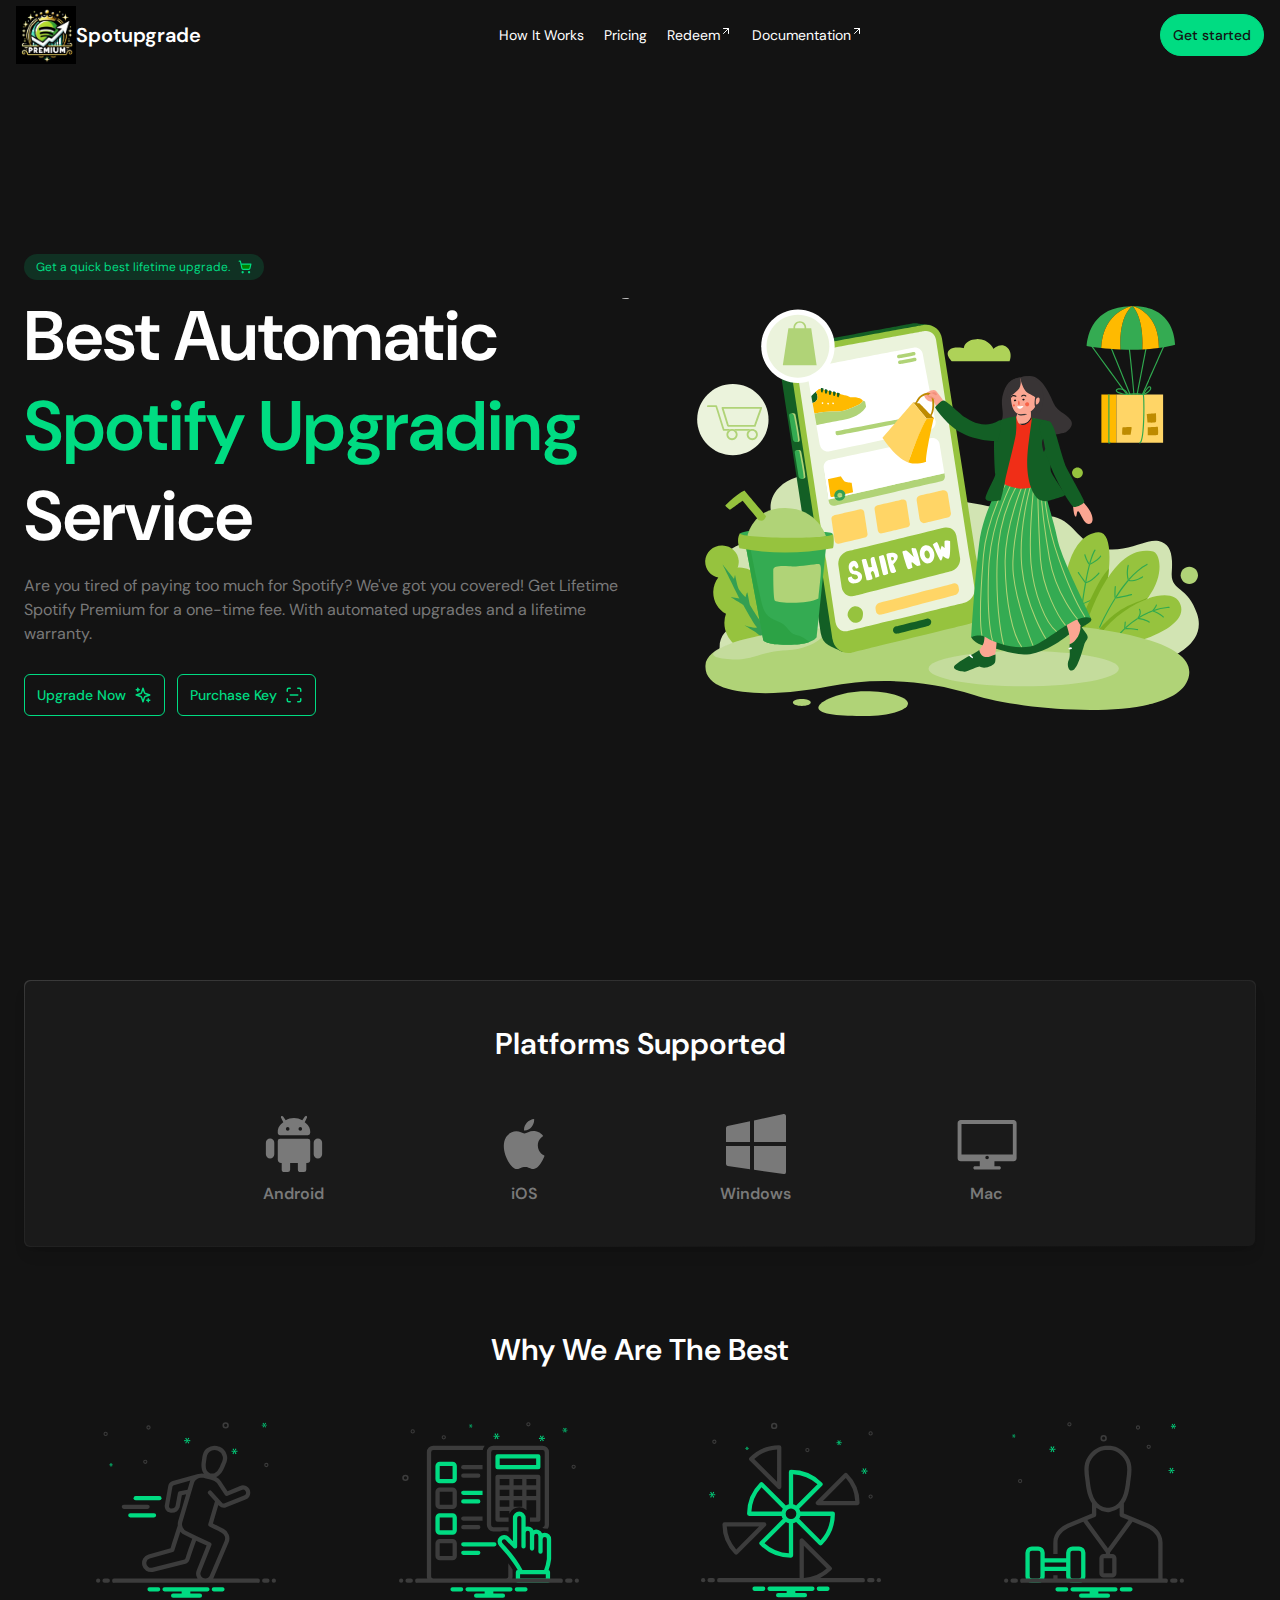
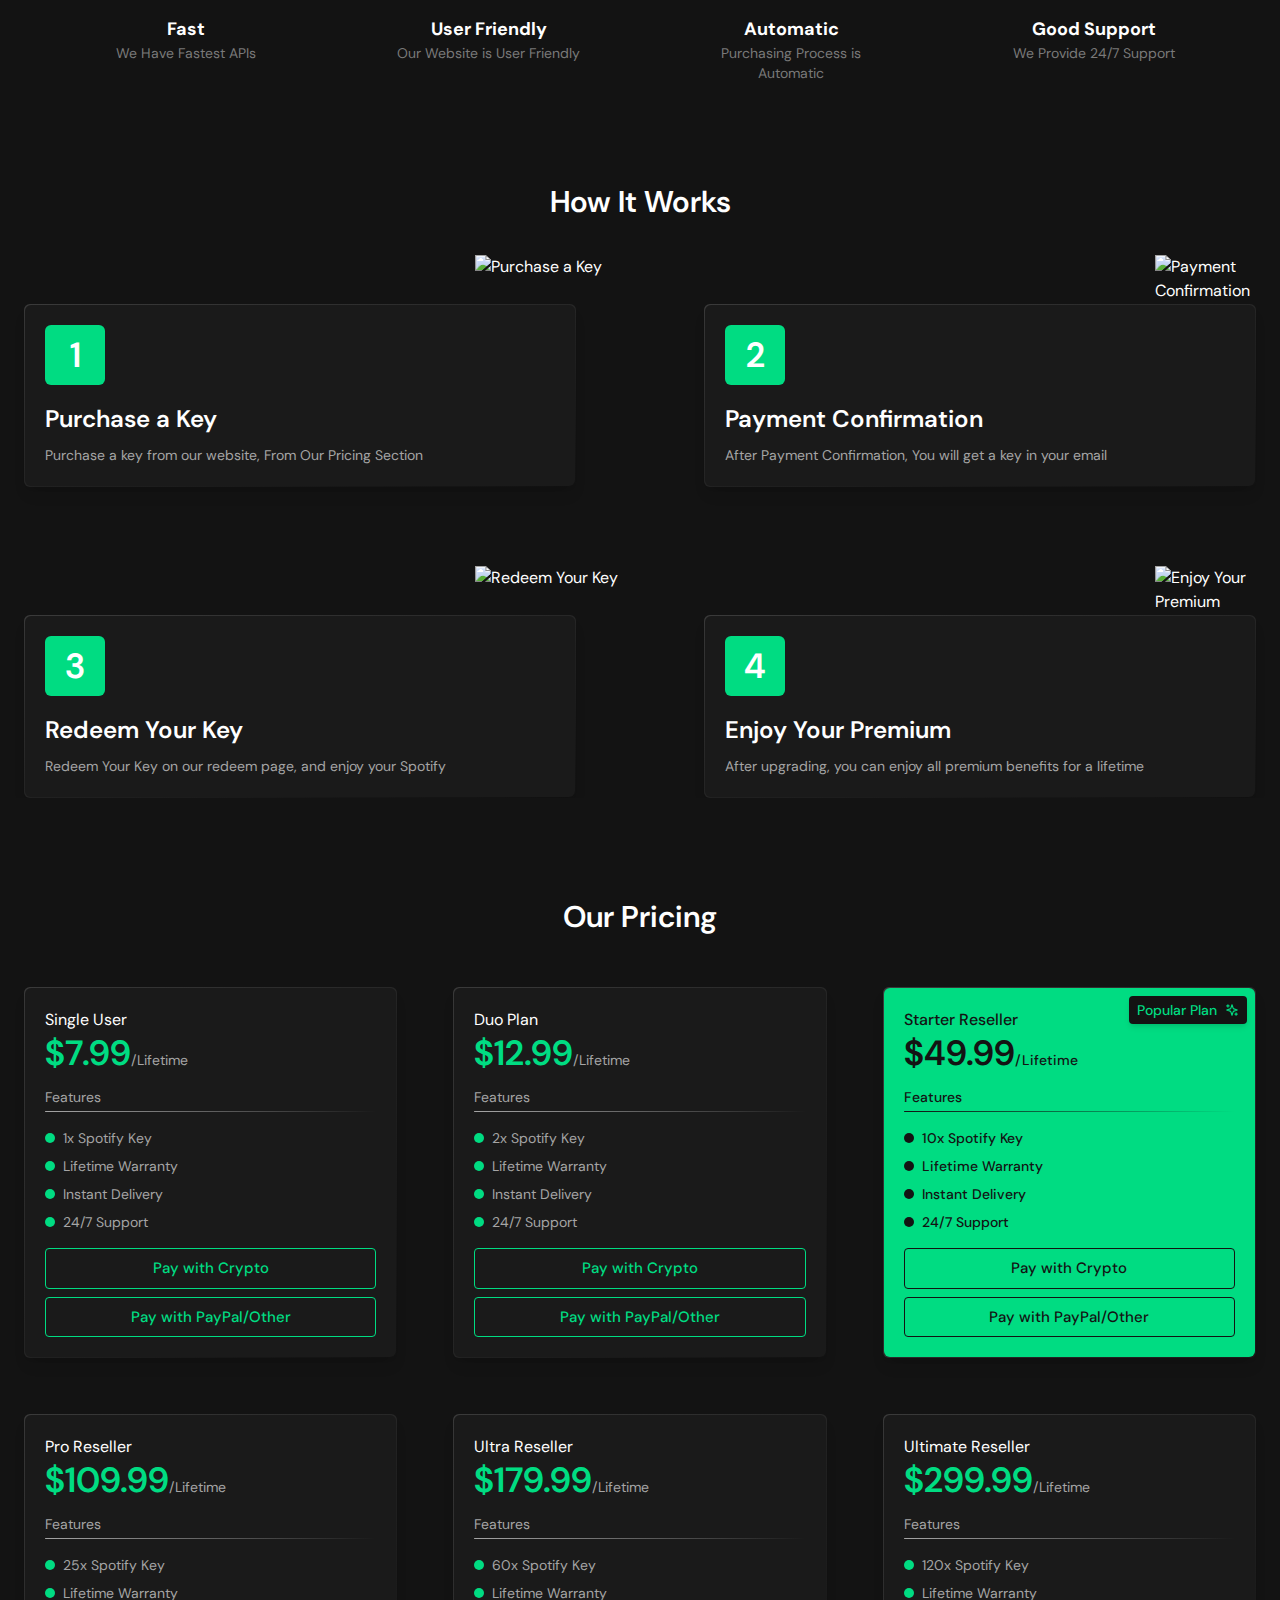
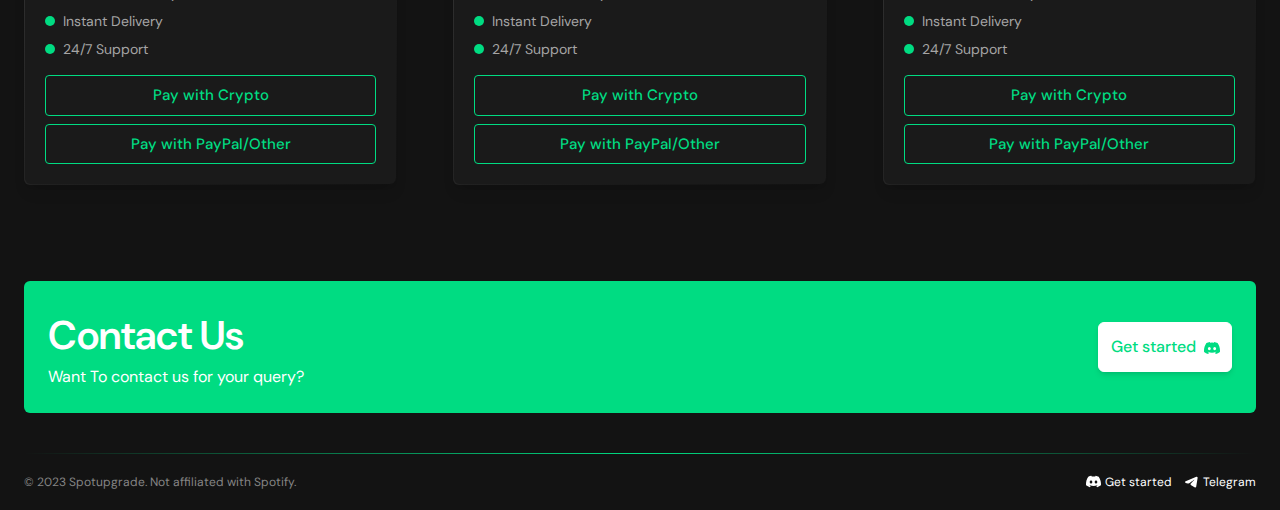
==== commit 5e2350fa: "site logo update and content editing" ====
--- a/index.html
+++ b/index.html
@@ -15,7 +15,7 @@
         <meta property="og:title" content="SPOTUPGRADE | Automated Spotify Upgrade Service" />
         <meta property="og:description"
             content="Are you tired of paying too much for Music? We&#x27;ve got you covered! Get Lifetime Premium for a one-time fee. With automated upgrades and a lifetime warranty." />
-        <meta name="twitter:title" content="Spotify Shop" />
+        <meta name="twitter:title" content="Spotupgrade Shop" />
         <meta name="twitter:description"
             content="Are you tired of paying too much for Music? We&#x27;ve got you covered! Get Lifetime Premium for a one-time fee. With automated upgrades and a lifetime warranty." />
         <meta name="twitter:image" content="https://imgur.com/ANqZxz5" />
